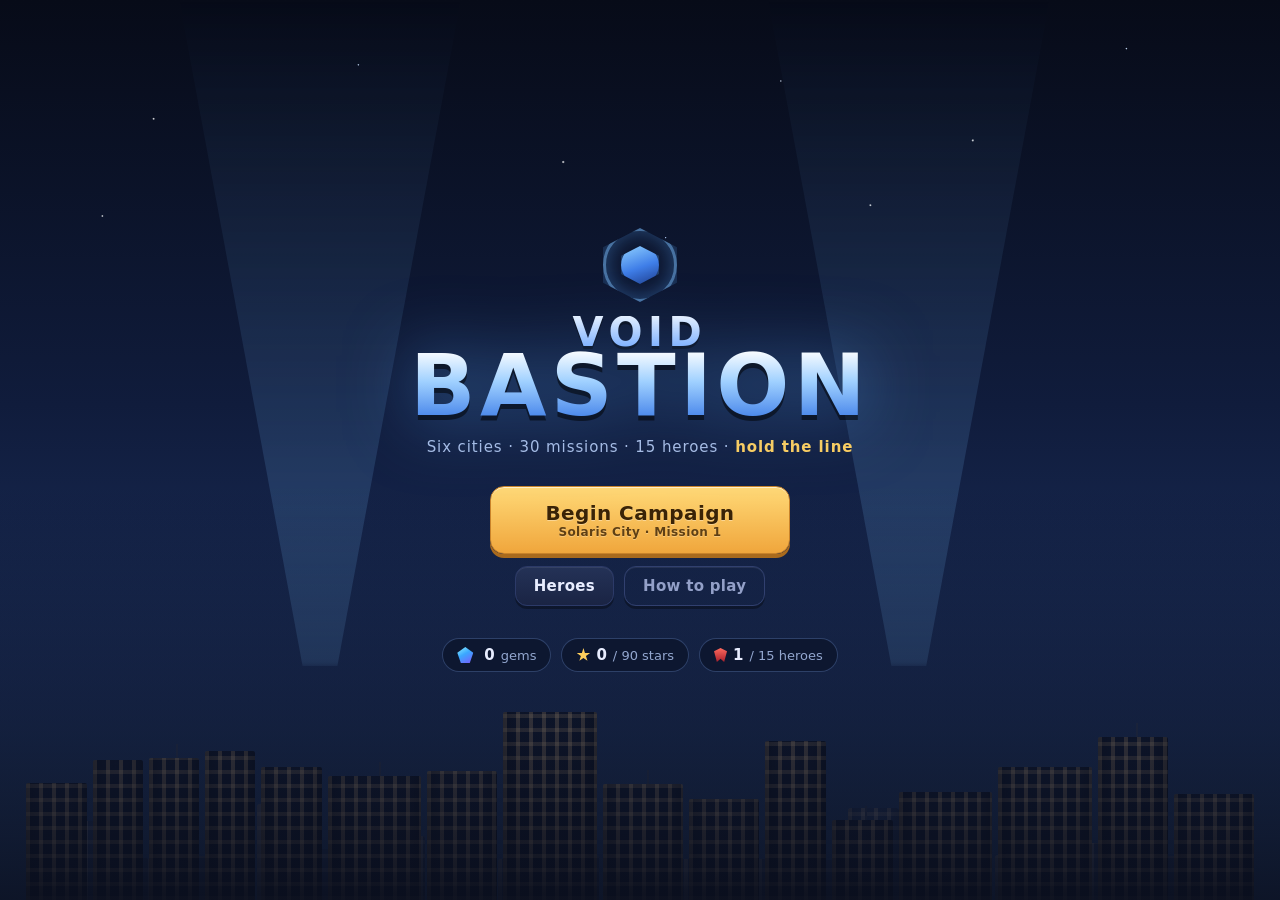
==== docs/index.html @ 84820d8e "Add a build script and an installable app build Playing through a link inside another app is a poor " ====
<!DOCTYPE html>
<html lang="en">
<head>
<meta charset="utf-8" />
<meta name="viewport" content="width=device-width, initial-scale=1, maximum-scale=1, user-scalable=no, viewport-fit=cover" />
<title>Void Bastion</title>
<meta name="description" content="A 30-mission tower-defense campaign across six cities." />
<meta name="theme-color" content="#0b1020" />
<meta name="mobile-web-app-capable" content="yes" />
<meta name="apple-mobile-web-app-capable" content="yes" />
<meta name="apple-mobile-web-app-status-bar-style" content="black-translucent" />
<meta name="apple-mobile-web-app-title" content="Void Bastion" />
<link rel="manifest" href="manifest.webmanifest" />
<link rel="apple-touch-icon" href="icon-180.png" />
<link rel="icon" href="icon-192.png" />
<style>
html,body{background:#0b1020;color-scheme:dark}
/* ============ base ============ */
:root{
  --bg:#0b1020;
  --bg2:#121a33;
  --panel:#182241;
  --panel2:#1f2b52;
  --line:#2c3a68;
  --txt:#e8edff;
  --muted:#93a0c8;
  --gold:#ffcf5c;
  --green:#4ade80;
  --red:#ff5a6e;
  --blue:#54b8ff;
  --violet:#a97bff;
  --shadow:0 10px 30px rgba(0,0,0,.45);
  --radius:14px;
}

*{box-sizing:border-box}
/* class rules like .btn-ult{display:flex} otherwise beat the UA's [hidden] */
[hidden]{display:none !important}
html,body{height:100%}
body{
  margin:0;
  background:radial-gradient(1200px 800px at 50% -10%, #1b2750 0%, var(--bg) 60%);
  color:var(--txt);
  font-family:"Trebuchet MS","Segoe UI",system-ui,-apple-system,sans-serif;
  -webkit-font-smoothing:antialiased;
  overflow:hidden;
}

.screen{
  position:fixed; inset:0;
  display:none;
  opacity:0;
  transition:opacity .28s ease;
}
.screen.active{display:flex; opacity:1}

button{font-family:inherit}

/* ============ buttons ============ */
.btn{
  appearance:none; border:1px solid var(--line);
  background:linear-gradient(#243257,#1a2444);
  color:var(--txt);
  padding:10px 18px;
  border-radius:12px;
  font-size:15px; font-weight:700; letter-spacing:.02em;
  cursor:pointer;
  box-shadow:0 3px 0 rgba(0,0,0,.35), inset 0 1px 0 rgba(255,255,255,.08);
  transition:transform .08s ease, filter .15s ease, box-shadow .1s ease;
}
.btn:hover{filter:brightness(1.15)}
.btn:active{transform:translateY(2px); box-shadow:0 1px 0 rgba(0,0,0,.35)}
.btn:disabled{opacity:.45; cursor:not-allowed; filter:grayscale(.5)}
.btn.big{padding:15px 44px; font-size:20px; border-radius:14px}
.btn.small{padding:7px 12px; font-size:13px; border-radius:10px}
.btn.ghost{background:transparent; border-color:#31406f; color:var(--muted)}
.btn.ghost:hover{color:var(--txt)}
.btn.danger{background:linear-gradient(#5c2130,#431622); border-color:#7a2d40}
.btn-primary{
  background:linear-gradient(#ffd977,#f0a63c);
  border-color:#c9832a; color:#3a2306;
  box-shadow:0 4px 0 #a96a1d, inset 0 1px 0 rgba(255,255,255,.6);
  text-shadow:0 1px 0 rgba(255,255,255,.35);
}
.btn-primary:active{box-shadow:0 1px 0 #a96a1d}

/* ============ gems / icons ============ */
.gem{
  display:inline-block; width:16px; height:16px; vertical-align:-3px;
  background:linear-gradient(150deg,#8ef1ff,#3aa8ff 45%,#7a5bff);
  clip-path:polygon(50% 0,100% 36%,78% 100%,22% 100%,0 36%);
  filter:drop-shadow(0 0 5px rgba(90,180,255,.7));
  margin-right:5px;
}
.gem.sm{width:13px;height:13px;vertical-align:-2px;margin:0 0 0 4px}
.gem-chip{
  background:rgba(20,30,60,.7); border:1px solid var(--line);
  padding:7px 14px; border-radius:999px; font-weight:800; font-size:15px;
}
.roster-chip{color:var(--muted); font-size:14px}
.muted{color:var(--muted)}

/* ============ MENU ============ */
#screen-menu{align-items:center; justify-content:center; overflow:hidden}

.skyline{position:absolute; inset:0; overflow:hidden;
  background:linear-gradient(180deg,#070b18 0%,#101c3c 45%,#1b2f5c 78%,#24406e 100%)}
.skyline .stars{
  position:absolute; inset:0 0 40% 0;
  background-image:
    radial-gradient(1.4px 1.4px at 12% 22%, #fff, transparent),
    radial-gradient(1.2px 1.2px at 28% 12%, #cfe4ff, transparent),
    radial-gradient(1.6px 1.6px at 44% 30%, #fff, transparent),
    radial-gradient(1.1px 1.1px at 61% 15%, #dbe9ff, transparent),
    radial-gradient(1.5px 1.5px at 76% 26%, #fff, transparent),
    radial-gradient(1.2px 1.2px at 88% 9%, #cfe4ff, transparent),
    radial-gradient(1.3px 1.3px at 8% 40%, #fff, transparent),
    radial-gradient(1.1px 1.1px at 52% 44%, #bcd6ff, transparent),
    radial-gradient(1.4px 1.4px at 68% 38%, #fff, transparent);
  animation:twinkle 5s ease-in-out infinite;
}
@keyframes twinkle{0%,100%{opacity:.55}50%{opacity:1}}

/* searchlights sweeping the clouds */
.skyline .beam{
  position:absolute; bottom:26%; width:34vw; height:120vh;
  transform-origin:50% 100%;
  background:linear-gradient(to top, rgba(120,190,255,.22), rgba(120,190,255,0) 62%);
  clip-path:polygon(46% 100%, 54% 100%, 100% 0, 0 0);
  filter:blur(3px);
}
.skyline .b-a{left:8%;  animation:sweep 13s ease-in-out infinite}
.skyline .b-b{right:12%; animation:sweep 17s ease-in-out infinite reverse}
@keyframes sweep{0%,100%{transform:rotate(-19deg)}50%{transform:rotate(17deg)}}

/* two parallax bands of rooftops */
.skyline .city{
  position:absolute; left:0; right:0; bottom:0;
  display:flex; align-items:flex-end; justify-content:center;
  gap:6px; padding:0 2vw;
}
.skyline .city i{
  display:block; width:var(--w); height:var(--h);
  border-radius:3px 3px 0 0;
  background-image:
    repeating-linear-gradient(90deg, rgba(255,206,130,.30) 0 4px, transparent 4px 13px),
    repeating-linear-gradient(0deg, rgba(255,206,130,.22) 0 4px, transparent 4px 14px),
    linear-gradient(to top, var(--c1), var(--c2));
  background-blend-mode:screen, screen, normal;
  box-shadow:inset 0 -14px 22px rgba(0,0,0,.5);
}
.skyline .far{--c1:#16233f; --c2:#22345c; opacity:.75; filter:blur(.4px)}
.skyline .near{--c1:#070c1a; --c2:#101a33}
.skyline .far i{height:var(--h)}
.skyline .near i{border-radius:2px 2px 0 0}
/* a few roof aerials on the near band */
.skyline .near i:nth-child(3n)::after{
  content:""; position:absolute; margin-top:-14px; margin-left:calc(var(--w) / 2 - 1px);
  width:2px; height:14px; background:#2a3757;
}
.skyline .near i{position:relative}

.skyline .haze{
  position:absolute; inset:auto 0 0 0; height:46%;
  background:linear-gradient(to top, rgba(11,16,32,.9), rgba(11,16,32,0));
}

.menu-inner{position:relative; text-align:center; z-index:2; padding:0 20px}

/* the bastion crest above the wordmark */
.crest{position:relative; width:74px; height:74px; margin:0 auto 14px}
.crest-ring,.crest-core{position:absolute; inset:0; border-radius:50%}
.crest-ring{
  border:3px solid rgba(120,190,255,.55);
  box-shadow:0 0 26px rgba(90,170,255,.45), inset 0 0 20px rgba(90,170,255,.35);
  animation:crestSpin 9s linear infinite;
  clip-path:polygon(50% 0,100% 26%,100% 74%,50% 100%,0 74%,0 26%);
}
.crest-core{
  inset:18px; background:linear-gradient(160deg,#8fd0ff,#3f7ee8 55%,#20408f);
  clip-path:polygon(50% 0,100% 26%,100% 74%,50% 100%,0 74%,0 26%);
  box-shadow:0 0 22px rgba(90,170,255,.7);
  animation:crestPulse 3.4s ease-in-out infinite;
}
@keyframes crestSpin{to{transform:rotate(360deg)}}
@keyframes crestPulse{0%,100%{opacity:.85; transform:scale(1)}50%{opacity:1; transform:scale(1.07)}}

.logo{margin:0; line-height:.84; user-select:none}
.logo-top,.logo-bot{display:block; font-weight:900; letter-spacing:.14em}
.logo-top{
  font-size:40px;
  background:linear-gradient(#eaf3ff,#7fb0ff);
  -webkit-background-clip:text; background-clip:text; color:transparent;
  filter:drop-shadow(0 3px 0 rgba(0,0,0,.45));
}
.logo-bot{
  font-size:86px; letter-spacing:.05em;
  background:linear-gradient(#ffffff,#9fd0ff 45%,#3f7ee8);
  -webkit-background-clip:text; background-clip:text; color:transparent;
  filter:drop-shadow(0 5px 0 rgba(0,0,0,.5)) drop-shadow(0 0 34px rgba(90,170,255,.5));
}
.tagline{color:#a9bde4; margin:16px 0 30px; font-size:15px; letter-spacing:.06em}
.tagline em{color:#ffcf5c; font-style:normal; font-weight:800}

.menu-buttons{display:flex; flex-direction:column; gap:12px; align-items:center}
.menu-buttons .btn-primary{min-width:300px; padding:14px 30px; line-height:1.2}
.menu-buttons .go-label{font-size:20px}
.menu-buttons .go-sub{font-size:12px; opacity:.8}
.menu-row{display:flex; gap:10px}
.menu-foot{margin-top:32px; display:flex; gap:10px; align-items:center; justify-content:center; flex-wrap:wrap}
.stat-chip{
  display:inline-flex; align-items:center; gap:6px;
  background:rgba(12,20,42,.72); border:1px solid rgba(120,160,230,.3);
  padding:7px 14px; border-radius:999px; font-size:13px; color:#93a7cf;
  backdrop-filter:blur(4px);
}
.stat-chip b{color:#e8edff; font-size:15px}
.ico-star{
  width:14px;height:14px;background:var(--gold);
  clip-path:polygon(50% 0,61% 35%,98% 35%,68% 57%,79% 91%,50% 70%,21% 91%,32% 57%,2% 35%,39% 35%);
  filter:drop-shadow(0 0 5px rgba(255,207,92,.6));
}
.ico-cape{
  width:13px;height:14px;background:linear-gradient(#ff6a5e,#a8202c);
  clip-path:polygon(50% 0,100% 22%,78% 100%,50% 76%,22% 100%,0 22%);
}

/* ============ COLLECTION ============ */
#screen-collection{flex-direction:column; padding:26px 34px; overflow:auto}
.sub-head{display:flex; align-items:center; gap:18px; margin-bottom:26px}
.sub-head h2{margin:0; font-size:28px; flex:1}
.collection-body{display:flex; gap:28px; align-items:stretch; flex-wrap:wrap; justify-content:center; margin-top:2vh}
.hero-cards{display:flex; gap:20px; flex-wrap:wrap; justify-content:center}

.hero-card{
  width:230px; border-radius:18px; padding:18px;
  background:linear-gradient(180deg,var(--panel2),var(--panel));
  border:1px solid var(--line);
  box-shadow:var(--shadow);
  position:relative; overflow:hidden;
  transition:transform .18s ease;
}
.hero-card:hover{transform:translateY(-4px)}
.hero-card::before{
  content:""; position:absolute; inset:-40% -40% auto -40%; height:70%;
  background:radial-gradient(closest-side, var(--glow,rgba(255,255,255,.25)), transparent);
  opacity:.55;
}
.hero-card.locked{filter:grayscale(.9) brightness(.62)}
.hero-card .art{position:relative; height:150px; display:grid; place-items:center}
.hero-card h3{margin:6px 0 2px; font-size:20px; text-align:center; position:relative}
.hero-card .role{text-align:center; color:var(--muted); font-size:13px; margin-bottom:10px; position:relative}
.hero-card .desc{font-size:13px; color:#c3cdf0; line-height:1.45; min-height:56px; position:relative}
.hero-card .hero-tags{
  position:relative; display:flex; gap:5px; flex-wrap:wrap; margin-top:9px;
}
.hero-card .hero-tags span{
  font-size:10px; font-weight:800; letter-spacing:.08em; text-transform:uppercase;
  padding:3px 7px; border-radius:999px;
  background:rgba(255,255,255,.1); color:#c3cdf0;
}
.hero-card .state{
  position:relative; display:block; text-align:center; margin-top:10px;
  font-weight:800; font-size:13px; letter-spacing:.08em;
}
.hero-card .state.owned{color:var(--green)}
.hero-card .state.locked{color:var(--muted)}
.hero-card .starter{position:absolute; top:10px; right:10px; font-size:10px; letter-spacing:.1em;
  background:rgba(255,255,255,.12); padding:3px 8px; border-radius:999px}

.crate-panel{
  width:300px; text-align:center; padding:22px;
  background:linear-gradient(180deg,var(--panel2),var(--panel));
  border:1px solid var(--line); border-radius:18px; box-shadow:var(--shadow);
}
.crate-panel h3{margin:8px 0 6px}
.crate-panel p{font-size:13px; margin:0 0 14px}
.crate-note{min-height:18px; color:var(--gold); font-weight:700}
.crate-visual{height:130px; display:grid; place-items:center}

/* crate art */
.crate{position:relative; width:110px; height:92px; transform-origin:50% 100%}
.crate.big{width:170px; height:142px}
.crate-body{
  position:absolute; inset:18px 0 0 0;
  background:linear-gradient(#a4652f,#6f4019);
  border:3px solid #4a2a0f; border-radius:10px;
  box-shadow:inset 0 -12px 18px rgba(0,0,0,.35), inset 0 8px 12px rgba(255,255,255,.18);
  display:grid; place-items:center;
}
.crate-star{font-size:30px; color:#ffd977; text-shadow:0 0 12px rgba(255,200,80,.9)}
.crate.big .crate-star{font-size:46px}
.crate-lid{
  position:absolute; top:0; left:-6px; right:-6px; height:26px;
  background:linear-gradient(#c07a3c,#8a5222);
  border:3px solid #4a2a0f; border-radius:8px;
  transform-origin:50% 100%;
  box-shadow:inset 0 4px 8px rgba(255,255,255,.22);
}
.crate-panel .crate{animation:crateIdle 3.4s ease-in-out infinite}
@keyframes crateIdle{0%,100%{transform:translateY(0) rotate(0)}50%{transform:translateY(-7px) rotate(-2deg)}}

/* ============ LEVEL SELECT ============ */
#screen-levels{flex-direction:column; padding:24px 34px; overflow:auto}
.progress-chip{
  background:rgba(20,30,60,.7); border:1px solid var(--line);
  padding:7px 14px; border-radius:999px; font-weight:800; font-size:14px; color:var(--muted);
}
.progress-chip b{color:var(--green)}
.level-grid{
  display:grid; grid-template-columns:repeat(auto-fill,minmax(210px,1fr));
  gap:16px; align-content:start; padding-bottom:24px;
}
.level-card{
  position:relative; text-align:left; padding:14px 16px 16px;
  border-radius:16px; border:1px solid var(--line);
  background:linear-gradient(180deg,var(--panel2),var(--panel));
  box-shadow:var(--shadow); cursor:pointer; color:var(--txt);
  transition:transform .15s ease, border-color .15s ease;
  display:flex; flex-direction:column; gap:3px;
}
.level-card:hover:not(.locked){transform:translateY(-3px); border-color:#4b60a8}
.level-card .lv-n{font-size:11px; letter-spacing:.18em; color:var(--muted); font-weight:800}
.level-card .lv-name{font-size:17px; font-weight:900}
.level-card .lv-map{font-size:12px; color:var(--muted)}
.level-card .lv-meta{margin-top:8px; display:flex; gap:8px; flex-wrap:wrap; font-size:11px; font-weight:800}
.level-card .tag{padding:3px 8px; border-radius:999px; background:rgba(255,255,255,.09); color:#cdd8f6}
.level-card .tag.boss{background:rgba(255,90,110,.2); color:#ff97a6}
.level-card .tag.swift{background:rgba(255,210,63,.18); color:#ffd977}
.level-card .tag.shield{background:rgba(120,220,255,.18); color:#9fe4ff}
.level-card .tag.gems{background:rgba(90,180,255,.16); color:#9fd0ff}
.level-card .tag.counter{
  background:color-mix(in srgb, var(--c) 20%, transparent);
  color:var(--c);
  border:1px solid color-mix(in srgb, var(--c) 45%, transparent);
}
.level-card.cleared{border-color:#2f7a4d}
.level-card .lv-done{
  position:absolute; top:12px; right:12px; font-size:15px; color:var(--green); font-weight:900;
}
.level-card.locked{opacity:.45; cursor:not-allowed; filter:grayscale(.6)}
.level-card.next{border-color:var(--gold); box-shadow:0 0 0 2px rgba(255,207,92,.22), var(--shadow)}

/* ============ CHAPTER SELECT ============ */
#screen-chapters{flex-direction:column; padding:24px 34px; overflow:auto}
.chapter-grid{
  display:grid; grid-template-columns:repeat(auto-fill,minmax(300px,1fr));
  gap:18px; align-content:start; padding-bottom:26px;
}
.chapter-card{
  position:relative; overflow:hidden; text-align:left; cursor:pointer; color:var(--txt);
  padding:20px; border-radius:20px; border:1px solid var(--line);
  background:linear-gradient(180deg,var(--panel2),var(--panel));
  box-shadow:var(--shadow);
  transition:transform .16s ease, border-color .16s ease;
  display:flex; flex-direction:column; gap:6px;
}
.chapter-card::before{
  content:""; position:absolute; inset:-60% -30% auto -30%; height:120%;
  background:radial-gradient(closest-side, var(--accent), transparent 70%);
  opacity:.22; pointer-events:none;
}
.chapter-card:hover:not(.locked){transform:translateY(-4px); border-color:var(--accent)}
.chapter-card .ch-n{font-size:11px; letter-spacing:.2em; color:var(--muted); font-weight:800; position:relative}
.chapter-card .ch-name{font-size:24px; font-weight:900; position:relative}
.chapter-card .ch-tag{font-size:12px; color:var(--accent); font-weight:800; letter-spacing:.1em;
  text-transform:uppercase; position:relative}
.chapter-card .ch-blurb{font-size:12.5px; color:#c3cdf0; line-height:1.5; margin-top:6px; position:relative}
.chapter-card .ch-boss{
  position:relative; margin-top:10px; font-size:11.5px; color:#ffb0a0;
  background:rgba(255,90,110,.12); border:1px solid rgba(255,90,110,.3);
  padding:6px 10px; border-radius:9px;
}
.chapter-card .ch-bar{
  position:relative; margin-top:12px; height:8px; border-radius:999px;
  background:rgba(255,255,255,.09); overflow:hidden;
}
.chapter-card .ch-bar i{display:block; height:100%; border-radius:999px;
  background:linear-gradient(90deg,var(--accent),#fff); box-shadow:0 0 10px var(--accent)}
.chapter-card .ch-stat{position:relative; display:flex; justify-content:space-between;
  margin-top:7px; font-size:11.5px; font-weight:800; color:var(--muted)}
.chapter-card .ch-stat b{color:var(--txt)}
.chapter-card.locked{opacity:.42; cursor:not-allowed; filter:grayscale(.65)}
.chapter-card.done{border-color:#2f7a4d}
.chapter-card .ch-lock{
  position:relative; margin-top:10px; font-size:11.5px; color:#ffcf5c; font-weight:800;
}

.chapter-blurb{margin:-12px 0 18px; color:var(--muted); font-size:13.5px}

/* mission stars */
.level-card .lv-stars{position:absolute; top:12px; right:12px; display:flex; gap:3px}
.level-card .lv-stars i{
  width:12px; height:12px; background:rgba(255,255,255,.16);
  clip-path:polygon(50% 0,61% 35%,98% 35%,68% 57%,79% 91%,50% 70%,21% 91%,32% 57%,2% 35%,39% 35%);
}
.level-card .lv-stars i.on{background:var(--gold); filter:drop-shadow(0 0 4px rgba(255,207,92,.7))}
.level-card .lv-boss-name{
  margin-top:8px; font-size:11px; font-weight:800; color:#ffb0a0;
}

.res-stars{display:flex; gap:10px; justify-content:center; margin:6px 0 12px}
.res-stars span{
  width:34px; height:34px; background:rgba(255,255,255,.14);
  clip-path:polygon(50% 0,61% 35%,98% 35%,68% 57%,79% 91%,50% 70%,21% 91%,32% 57%,2% 35%,39% 35%);
  transform:scale(.3); opacity:0;
}
.res-stars span.on{background:var(--gold); filter:drop-shadow(0 0 12px rgba(255,207,92,.8))}
.res-stars span.show{animation:starPop .45s cubic-bezier(.2,1.5,.4,1) forwards}
.res-stars span:nth-child(2).show{animation-delay:.16s}
.res-stars span:nth-child(3).show{animation-delay:.32s}
@keyframes starPop{to{transform:scale(1); opacity:1}}

/* ============ GAME ============ */
#screen-game{flex-direction:column}
.game-wrap{display:flex; width:100%; height:100%; gap:0}
.stage{flex:1; display:flex; flex-direction:column; min-width:0; padding:12px 12px 12px 16px}

.hud{
  display:flex; align-items:center; gap:12px; margin-bottom:10px;
}
.hud-item{
  display:flex; align-items:center; gap:8px;
  background:linear-gradient(#1d2950,#141d3a);
  border:1px solid var(--line); border-radius:12px;
  padding:8px 16px; font-weight:800; font-size:17px;
  box-shadow:var(--shadow);
}
.hud-item .lbl{font-size:11px; color:var(--muted); letter-spacing:.14em}
.hud-item.lives span{color:#ff8a98}
.hud-item.cash span{color:var(--gold)}
.hud-item.mission{flex-direction:column; align-items:flex-start; gap:0; padding:5px 14px}
.hud-item.mission .lbl{font-size:10px}
.hud-item.mission span:last-child{font-size:13px; color:#c3cdf0}
.hud-quit{margin-left:auto}
.ico-heart{width:16px;height:15px;background:var(--red);
  clip-path:path("M8 15C8 15 0 9.6 0 4.8 0 2.1 1.9 0 4.3 0 5.9 0 7.2 .9 8 2.2 8.8 .9 10.1 0 11.7 0 14.1 0 16 2.1 16 4.8 16 9.6 8 15 8 15Z");
  filter:drop-shadow(0 0 6px rgba(255,90,110,.55))}
.ico-coin{width:16px;height:16px;border-radius:50%;
  background:radial-gradient(circle at 34% 30%,#fff4c2,#ffc63f 55%,#c98a13);
  box-shadow:0 0 8px rgba(255,200,70,.5), inset 0 -2px 3px rgba(0,0,0,.3)}

.canvas-holder{
  position:relative; flex:1; display:flex; align-items:center; justify-content:center; min-height:0;
}
canvas#game{
  width:100%; height:auto; max-height:100%;
  border-radius:18px;
  border:2px solid #26325c;
  box-shadow:0 18px 50px rgba(0,0,0,.55);
  cursor:crosshair;
  touch-action:none;
}
canvas#game.placing{cursor:none}

.wave-banner{
  position:absolute; top:15%; left:50%; transform:translate(-50%,-14px);
  font-size:36px; font-weight:900; letter-spacing:.12em;
  color:#fff; text-shadow:0 4px 0 rgba(0,0,0,.5), 0 0 30px rgba(120,170,255,.8);
  opacity:0; pointer-events:none;
}
.wave-banner.show{animation:bannerPop 1.7s ease forwards}
@keyframes bannerPop{
  0%{opacity:0; transform:translate(-50%,10px) scale(.85)}
  18%{opacity:1; transform:translate(-50%,-14px) scale(1.04)}
  76%{opacity:1; transform:translate(-50%,-14px) scale(1)}
  100%{opacity:0; transform:translate(-50%,-40px) scale(1)}
}

/* sidebar */
.sidebar{
  width:322px; flex:0 0 322px;
  background:linear-gradient(180deg,#16203f,#101833);
  border-left:1px solid var(--line);
  padding:14px 14px 12px;
  display:flex; flex-direction:column; gap:12px;
  overflow-y:auto;
}
.shop-section h4{
  margin:0 0 8px; font-size:12px; letter-spacing:.16em; color:var(--muted); text-transform:uppercase;
}
.shop-section h4 .hint{float:right; text-transform:none; letter-spacing:0; font-size:11px; opacity:.7}
.shop-grid{display:grid; grid-template-columns:minmax(0,1fr); gap:6px}
.shop-grid.heroes{grid-template-columns:minmax(0,1fr)}

.shop-item{
  position:relative; display:flex; gap:9px; align-items:center; min-width:0;
  padding:7px 9px; border-radius:11px; cursor:pointer;
  background:linear-gradient(#1e2a52,#182142);
  border:1px solid #2b3866;
  transition:transform .08s ease, border-color .15s, box-shadow .15s;
  text-align:left;
}
.shop-item:hover{border-color:#4b60a8; transform:translateY(-2px)}
.shop-item.selected{border-color:var(--gold); box-shadow:0 0 0 2px rgba(255,207,92,.28), 0 0 18px rgba(255,190,60,.25)}
.shop-item.disabled{opacity:.4; cursor:not-allowed; transform:none}
.shop-item canvas{flex:0 0 auto; border-radius:8px; background:radial-gradient(circle at 50% 40%,#2a3560,#141c38)}
.shop-item .si-txt{min-width:0; flex:1}
.shop-item .si-name{display:block; font-size:13px; font-weight:800; white-space:nowrap; overflow:hidden; text-overflow:ellipsis}
.shop-item .si-cost{display:block; font-size:12px; color:var(--gold); font-weight:800}
.shop-item .si-cost.free{color:var(--violet)}
.shop-item .si-cost.warn{color:#ff8a98}
.shop-item .si-lock{display:block; font-size:11px; color:var(--muted)}

.inspect{
  background:rgba(10,16,34,.6); border:1px solid var(--line);
  border-radius:14px; padding:12px;
}
.inspect-head{display:flex; justify-content:space-between; align-items:center; margin-bottom:8px}
.inspect-head b{font-size:15px}
.inspect-head .lvl{font-size:11px; background:rgba(255,255,255,.1); padding:3px 8px; border-radius:999px}
.inspect-stats{display:grid; grid-template-columns:1fr 1fr; gap:4px 10px; font-size:12px; color:var(--muted); margin-bottom:10px}
.inspect-stats b{color:var(--txt); float:right}
.ins-warn{
  margin-bottom:8px; padding:6px 9px; border-radius:9px;
  font-size:11px; font-weight:800; line-height:1.3;
  color:var(--warn,#ff8a98);
  background:color-mix(in srgb, var(--warn,#ff5a6e) 14%, transparent);
  border:1px solid color-mix(in srgb, var(--warn,#ff5a6e) 45%, transparent);
}
/* activated ability — the one green control in a blue panel */
.btn-ult{
  display:flex; width:100%; align-items:center; justify-content:space-between; gap:8px;
  margin-bottom:8px;
  background:linear-gradient(#4bf08e,#17a558);
  border-color:#0f7a3f; color:#04240f;
  box-shadow:0 3px 0 #0c6633, inset 0 1px 0 rgba(255,255,255,.5);
  text-shadow:0 1px 0 rgba(255,255,255,.3);
}
.btn-ult:active{box-shadow:0 1px 0 #0c6633}
.btn-ult .ult-charges{
  font-size:11px; font-weight:900; letter-spacing:.06em;
  background:rgba(4,36,15,.28); padding:3px 7px; border-radius:999px;
}
.btn-ult:disabled{filter:grayscale(.65) brightness(.8)}

.inspect-actions{display:flex; gap:8px}
.inspect-actions .btn{flex:1}

.sidebar-foot{
  margin-top:auto; display:flex; gap:8px;
  /* stays reachable when the shop list outgrows a short viewport */
  position:sticky; bottom:-12px;
  padding:10px 0 4px;
  background:linear-gradient(180deg, rgba(16,24,51,0), #101833 24%);
}
.btn-go{
  flex:1; padding:12px; border-radius:14px; line-height:1.15;
  background:linear-gradient(#5ee38a,#22a75a); border-color:#177c40; color:#06240f;
  box-shadow:0 4px 0 #157a3f, inset 0 1px 0 rgba(255,255,255,.5);
  text-shadow:0 1px 0 rgba(255,255,255,.3);
}
.btn-go:active{box-shadow:0 1px 0 #157a3f}
.btn-go.running{background:linear-gradient(#3b4a80,#26325c); color:#aab7de; box-shadow:0 4px 0 #1a2143; text-shadow:none}
.go-label{display:block; font-size:16px; font-weight:900}
.go-sub{display:block; font-size:11px; opacity:.75; font-weight:700}
.btn.speed{flex:0 0 60px; font-size:16px; font-weight:900}
.btn.speed.on{background:linear-gradient(#ffd977,#f0a63c); color:#3a2306; border-color:#c9832a}

/* ============ overlays ============ */
.overlay{
  position:fixed; inset:0; z-index:50;
  background:rgba(6,10,22,.78); backdrop-filter:blur(6px);
  display:flex; align-items:center; justify-content:center;
  animation:fade .25s ease;
  /* a short landscape phone must still be able to reach the buttons */
  overflow-y:auto; -webkit-overflow-scrolling:touch;
  padding:max(12px, env(safe-area-inset-top)) 12px max(12px, env(safe-area-inset-bottom));
}
.result-card,.help-card{
  max-height:calc(100vh - 28px);
  overflow-y:auto;
}
@supports (height: 100dvh){
  .result-card,.help-card{max-height:calc(100dvh - 28px)}
}
.overlay[hidden]{display:none}
@keyframes fade{from{opacity:0}to{opacity:1}}

.result-card,.help-card{
  width:min(520px,90vw); text-align:center; padding:34px;
  background:linear-gradient(180deg,var(--panel2),var(--panel));
  border:1px solid var(--line); border-radius:22px; box-shadow:var(--shadow);
  animation:popIn .35s cubic-bezier(.2,1.4,.5,1);
}
@keyframes popIn{from{transform:scale(.85); opacity:0}to{transform:scale(1); opacity:1}}
.result-card h2{margin:0 0 6px; font-size:42px;
  background:linear-gradient(#ffe08a,#f08c2e); -webkit-background-clip:text; background-clip:text; color:transparent}
.result-card.defeat h2{background:linear-gradient(#ffb3bd,#e2405a); -webkit-background-clip:text; background-clip:text}
.result-card p{color:var(--muted); margin:0 0 18px}
.reward-row{font-weight:800; margin-bottom:22px; font-size:17px}
.result-actions{display:flex; gap:10px; justify-content:center}

.help-card{text-align:left}
.help-card h2{margin-top:0; text-align:center}
.help-card ol{color:#c8d2f2; line-height:1.6; font-size:14px; padding-left:20px}
.help-card .btn{display:block; margin:18px auto 0}

/* crate opening */
.crate-stage{position:relative; display:grid; place-items:center;
  width:min(560px,92vw); height:min(520px, calc(100vh - 40px)); min-height:340px}
.rays{
  position:absolute; width:640px; height:640px; opacity:0;
  background:repeating-conic-gradient(from 0deg, rgba(255,255,255,.42) 0deg 5deg, transparent 5deg 22deg);
  mask-image:radial-gradient(circle, rgba(0,0,0,.9) 12%, transparent 68%);
  -webkit-mask-image:radial-gradient(circle, rgba(0,0,0,.9) 12%, transparent 68%);
}
.crate-stage.burst .rays{animation:rays 2.6s linear forwards}
@keyframes rays{
  0%{opacity:0; transform:rotate(0) scale(.4)}
  18%{opacity:.85}
  100%{opacity:.5; transform:rotate(140deg) scale(1)}
}
#crate-anim{position:absolute; transition:opacity .2s}
.crate-stage.shaking #crate-anim{animation:crateShake .42s ease-in-out infinite}
@keyframes crateShake{
  0%,100%{transform:translate(0,0) rotate(0)}
  20%{transform:translate(-7px,2px) rotate(-4deg) scale(1.02)}
  50%{transform:translate(6px,-3px) rotate(4deg) scale(1.05)}
  80%{transform:translate(-4px,1px) rotate(-2deg) scale(1.03)}
}
.crate-stage.burst #crate-anim{animation:crateBurst .5s ease forwards}
@keyframes crateBurst{
  0%{transform:scale(1.06)}
  40%{transform:scale(1.35); filter:brightness(2.4)}
  100%{transform:scale(2.2); opacity:0; filter:brightness(3)}
}

.reveal-card{
  position:absolute; width:260px; height:360px;
  opacity:0; transform:rotateY(90deg) scale(.7);
  perspective:900px;
}
.crate-stage.revealed .reveal-card{animation:reveal .7s cubic-bezier(.2,1.3,.4,1) forwards}
@keyframes reveal{
  0%{opacity:0; transform:rotateY(90deg) scale(.7)}
  60%{opacity:1; transform:rotateY(-12deg) scale(1.06)}
  100%{opacity:1; transform:rotateY(0) scale(1)}
}
.reveal-inner{
  width:100%; height:100%; border-radius:20px; padding:16px;
  background:linear-gradient(180deg,#243257,#151d3a);
  border:2px solid var(--rare,#6f86d6);
  box-shadow:0 0 40px var(--rare,#6f86d6), inset 0 0 40px rgba(255,255,255,.06);
  display:flex; flex-direction:column; align-items:center; justify-content:center; gap:6px;
  text-align:center;
}
.reveal-art{width:170px; height:170px; display:grid; place-items:center}
.reveal-name{font-size:26px; font-weight:900}
.reveal-role{font-size:13px; color:var(--muted); letter-spacing:.1em; text-transform:uppercase}
.reveal-tag{
  margin-top:8px; font-size:12px; font-weight:900; letter-spacing:.18em;
  padding:5px 12px; border-radius:999px;
  background:var(--rare,#6f86d6); color:#0b1020;
}
.crate-continue{position:absolute; bottom:2px}

/* short viewports — tighten the chrome so the map keeps its room */
@media (max-height:720px){
  .stage{padding:8px 8px 8px 12px}
  .hud{margin-bottom:6px}
  .hud-item{padding:5px 12px; font-size:15px}
  .shop-item{padding:6px}
  .shop-grid{gap:6px}
  .sidebar{gap:8px; padding:10px 12px 10px}
  .shop-section h4{margin-bottom:5px}
  .inspect{padding:9px}
}

/* small screens */
@media (max-width:900px){
  .logo-top{font-size:44px} .logo-bot{font-size:62px}
  .sidebar{width:230px; flex-basis:230px}
  .shop-grid{grid-template-columns:1fr}
}

/* ============================================================
   TOUCH + PHONE LAYOUT
   The desktop build is a canvas beside a 322px sidebar, which
   leaves a phone with almost no battlefield. On small screens the
   sidebar becomes a dock instead: horizontal shop rails under the
   map in portrait, a compact icon rail beside it in landscape.
   ============================================================ */

/* stop the page itself behaving like a scrollable document */
html, body{
  overscroll-behavior:none;
  -webkit-tap-highlight-color:transparent;
  -webkit-text-size-adjust:100%;
}
body{ user-select:none; -webkit-user-select:none; }
.btn, .shop-item, .level-card, .chapter-card, .hero-card{ touch-action:manipulation; }

/* keep chrome clear of the notch and the home indicator */
.hud{ padding-left:env(safe-area-inset-left); padding-right:env(safe-area-inset-right); }
#screen-menu .menu-inner,
#screen-chapters, #screen-levels, #screen-collection{
  padding-left:max(16px, env(safe-area-inset-left));
  padding-right:max(16px, env(safe-area-inset-right));
}

/* the rotate nudge */
.rotate-hint{
  display:flex; align-items:center; gap:9px;
  padding:7px 10px; border-radius:10px;
  background:rgba(20,30,60,.7); border:1px solid var(--line);
  color:#c3cdf0; font-size:11.5px; font-weight:700;
  flex:0 0 auto;
}
.rotate-hint span:nth-child(2){flex:1; min-width:0}
.rotate-hint[hidden]{display:none}
.rot-icon{
  width:14px; height:20px; border:2px solid #9fc4ff; border-radius:3px;
  animation:rotTip 2.4s ease-in-out infinite;
}
@keyframes rotTip{0%,55%{transform:rotate(0)}75%,100%{transform:rotate(90deg)}}
.rot-x{
  appearance:none; background:none; border:0; color:var(--muted);
  font-size:17px; line-height:1; padding:0 2px; cursor:pointer;
}

/* ---------- narrow screens, portrait: stack the whole thing ---------- */
@media (max-width:900px) and (orientation:portrait){
  .game-wrap{flex-direction:column}

  .stage{flex:0 0 auto; padding:6px 6px 0; min-height:0}
  .hud{gap:6px; margin-bottom:6px; flex-wrap:wrap}
  .hud-item{padding:5px 10px; font-size:14px; border-radius:10px}
  .hud-item .lbl{font-size:9px; letter-spacing:.1em}
  .hud-item.mission{padding:4px 10px}
  .hud-item.mission span:last-child{font-size:11px}
  .canvas-holder{flex:0 0 auto}
  canvas#game{border-radius:12px; border-width:1px}

  /* the sidebar becomes a bottom dock */
  .sidebar{
    width:100%; flex:1 1 auto; min-height:0;
    border-left:none; border-top:1px solid var(--line);
    padding:8px 8px calc(6px + env(safe-area-inset-bottom));
    gap:8px; overflow:hidden;
    display:flex; flex-direction:column;
  }
  .shop-section{min-height:0}
  .shop-section h4{margin-bottom:5px; font-size:10px}
  /* rails you swipe sideways */
  .shop-grid, .shop-grid.heroes{
    display:flex; gap:8px; overflow-x:auto; overflow-y:hidden;
    padding-bottom:4px; scroll-snap-type:x proximity;
    -webkit-overflow-scrolling:touch;
  }
  .shop-grid::-webkit-scrollbar{height:4px}
  .shop-grid::-webkit-scrollbar-thumb{background:#2e3c6e; border-radius:2px}
  .shop-item{
    flex:0 0 auto; width:156px; scroll-snap-align:start;
    padding:9px; min-height:58px;
  }
  .shop-item canvas{width:42px; height:42px}
  .shop-item .si-name{font-size:13.5px}
  .shop-item .si-cost,.shop-item .si-lock{font-size:12px}
  /* spread the rails through the dock instead of stacking them at the top */
  .sidebar{justify-content:flex-start; gap:12px}
  .shop-section:last-of-type{margin-bottom:2px}

  /* selected unit slides up as a sheet above the dock */
  .inspect{
    position:fixed; left:8px; right:8px;
    bottom:calc(70px + env(safe-area-inset-bottom));
    z-index:6; padding:12px;
    background:rgba(12,19,40,.97); backdrop-filter:blur(8px);
    box-shadow:0 -8px 30px rgba(0,0,0,.5);
    animation:sheetUp .2s ease;
  }
  @keyframes sheetUp{from{transform:translateY(14px); opacity:0}to{transform:none; opacity:1}}
  .inspect-actions .btn, .btn-ult{min-height:42px}

  /* the action bar is pinned to the bottom of the screen */
  .sidebar-foot{
    position:fixed; left:0; right:0; bottom:0; margin:0; z-index:7;
    padding:8px 10px calc(8px + env(safe-area-inset-bottom));
    background:linear-gradient(180deg, rgba(16,24,51,.86), #101833 40%);
    border-top:1px solid var(--line);
    backdrop-filter:blur(6px);
  }
  .btn-go{min-height:50px}
  .btn.speed{flex:0 0 66px; min-height:50px}
  /* leave room for the pinned bar */
  .sidebar{padding-bottom:76px}
}

/* ---------- landscape phones: compact icon rail beside the map ---------- */
@media (max-height:560px) and (orientation:landscape){
  .stage{padding:6px 4px 6px 8px}
  .hud{gap:6px; margin-bottom:5px}
  .hud-item{padding:4px 10px; font-size:13px}
  .hud-item .lbl{font-size:9px}
  .hud-item.mission{display:none}
  canvas#game{border-radius:10px; border-width:1px}

  .sidebar{
    width:132px; flex:0 0 132px; gap:6px;
    padding:6px 6px calc(4px + env(safe-area-inset-bottom));
  }
  .shop-section h4{font-size:9px; letter-spacing:.1em; margin-bottom:4px}
  .shop-section h4 .hint{display:none}
  .shop-grid{gap:5px}
  .shop-item{padding:5px; gap:6px; min-height:40px}
  .shop-item canvas{width:30px; height:30px}
  .shop-item .si-name{font-size:10.5px; letter-spacing:-.01em}
  .shop-item .si-cost,.shop-item .si-lock{font-size:9.5px}
  .sidebar{width:142px; flex-basis:142px}
  .inspect{padding:8px; font-size:11px}
  .inspect-stats{grid-template-columns:1fr; gap:2px; font-size:10px}
  .btn-ult{font-size:11px; padding:6px 8px}
  .inspect-actions .btn{font-size:11px; padding:6px 6px}
  .go-label{font-size:13px}
  .go-sub{display:none}
  .btn.speed{flex:0 0 44px; font-size:13px}
}

@media (max-height:560px) and (orientation:landscape){
  .result-card,.help-card{padding:18px 22px; border-radius:16px}
  .result-card h2{font-size:26px; margin-bottom:2px}
  .help-card h2{font-size:20px}
  .help-card ol{font-size:12px; line-height:1.45; margin:8px 0}
  .res-stars span{width:26px; height:26px}
  .reward-row{margin-bottom:12px; font-size:14px}
  .crate-stage{height:calc(100vh - 24px); min-height:0}
  .reveal-card{width:200px; height:min(300px, calc(100vh - 90px))}
  .reveal-art{width:110px; height:110px}
  .reveal-art canvas{width:110px; height:110px}
  .reveal-name{font-size:20px}
  .crate.big{width:120px; height:100px}
}

/* ---------- type + card scaling on small screens ---------- */
@media (max-width:640px){
  .logo-top{font-size:clamp(22px,7vw,40px)}
  .logo-bot{font-size:clamp(44px,15vw,86px)}
  .tagline{font-size:12.5px; margin:12px 0 22px}
  .crest{width:56px; height:56px}
  .menu-buttons .btn-primary{min-width:min(300px,86vw)}
  .menu-foot{gap:7px}
  .stat-chip{font-size:11.5px; padding:6px 11px}

  .sub-head{gap:10px; margin-bottom:16px; flex-wrap:wrap}
  .sub-head h2{font-size:20px}
  .progress-chip,.gem-chip{font-size:12px; padding:6px 11px}

  .chapter-grid{grid-template-columns:1fr; gap:12px}
  .chapter-card{padding:16px; border-radius:16px}
  .chapter-card .ch-name{font-size:20px}
  .level-grid{grid-template-columns:repeat(auto-fill,minmax(150px,1fr)); gap:10px}
  .level-card{padding:12px}
  .level-card .lv-name{font-size:15px}

  .hero-cards{gap:12px}
  .hero-card{width:min(260px,88vw)}
  .crate-panel{width:min(300px,88vw)}

  .result-card,.help-card{padding:24px 20px; border-radius:18px}
  .result-card h2{font-size:30px}
  .help-card ol{font-size:13px; padding-left:18px}
  .reveal-card{width:min(240px,72vw); height:min(340px,52vh)}
}

/* thumb-sized hit areas on touch */
@media (hover:none){
  .btn.small{min-height:40px; padding:9px 14px}
  .hud-quit{min-height:40px; padding:9px 16px}
  .rot-x{min-width:40px; min-height:40px; font-size:20px; margin:-10px -6px -10px 0}
  [data-back], #btn-back-chapters{min-height:42px}
}

/* on a touch device the hover lift just leaves cards stuck mid-animation */
@media (hover:none){
  .hero-card:hover,.level-card:hover:not(.locked),.chapter-card:hover:not(.locked){transform:none}
  .shop-item:hover{transform:none}
  .btn:hover{filter:none}
}

</style>
</head>
<body>
<!-- ===================== MENU ===================== -->
<section class="screen active" id="screen-menu">
  <div class="skyline">
    <div class="stars"></div>
    <div class="beam b-a"></div><div class="beam b-b"></div>
    <div class="city far"><i style="--w:54px;--h:47px"></i><i style="--w:62px;--h:79px"></i><i style="--w:38px;--h:42px"></i><i style="--w:70px;--h:44px"></i><i style="--w:54px;--h:75px"></i><i style="--w:38px;--h:96px"></i><i style="--w:70px;--h:51px"></i><i style="--w:38px;--h:43px"></i><i style="--w:62px;--h:64px"></i><i style="--w:38px;--h:53px"></i><i style="--w:38px;--h:73px"></i><i style="--w:62px;--h:41px"></i><i style="--w:70px;--h:45px"></i><i style="--w:46px;--h:78px"></i><i style="--w:70px;--h:41px"></i><i style="--w:70px;--h:75px"></i><i style="--w:62px;--h:41px"></i><i style="--w:46px;--h:40px"></i><i style="--w:70px;--h:92px"></i><i style="--w:46px;--h:56px"></i><i style="--w:62px;--h:47px"></i><i style="--w:70px;--h:45px"></i><i style="--w:70px;--h:57px"></i><i style="--w:70px;--h:90px"></i><i style="--w:46px;--h:44px"></i><i style="--w:70px;--h:74px"></i></div>
    <div class="city near"><i style="--w:68px;--h:117px"></i><i style="--w:56px;--h:140px"></i><i style="--w:56px;--h:142px"></i><i style="--w:56px;--h:149px"></i><i style="--w:68px;--h:133px"></i><i style="--w:104px;--h:124px"></i><i style="--w:78px;--h:129px"></i><i style="--w:104px;--h:188px"></i><i style="--w:90px;--h:116px"></i><i style="--w:78px;--h:101px"></i><i style="--w:68px;--h:159px"></i><i style="--w:68px;--h:80px"></i><i style="--w:104px;--h:108px"></i><i style="--w:104px;--h:133px"></i><i style="--w:78px;--h:163px"></i><i style="--w:90px;--h:106px"></i></div>
    <div class="haze"></div>
  </div>

  <div class="menu-inner">
    <div class="crest">
      <span class="crest-ring"></span>
      <span class="crest-core"></span>
    </div>
    <h1 class="logo">
      <span class="logo-top">VOID</span>
      <span class="logo-bot">BASTION</span>
    </h1>
    <p class="tagline">Six cities &middot; 30 missions &middot; 15 heroes &middot; <em>hold the line</em></p>

    <div class="menu-buttons">
      <button class="btn btn-primary big" id="btn-play">
        <span class="go-label" id="menu-play-label">Begin Campaign</span>
        <span class="go-sub" id="menu-play-sub">Solaris City · Mission 1</span>
      </button>
      <div class="menu-row">
        <button class="btn" id="btn-collection">Heroes</button>
        <button class="btn ghost" id="btn-howto">How to play</button>
      </div>
    </div>

    <div class="menu-foot">
      <span class="stat-chip"><i class="gem"></i><b id="menu-gems">0</b><span>gems</span></span>
      <span class="stat-chip"><i class="ico-star"></i><b id="menu-stars">0</b><span>/ <span id="menu-stars-max">90</span> stars</span></span>
      <span class="stat-chip"><i class="ico-cape"></i><b id="menu-roster">1</b><span>/ <span id="menu-roster-max">15</span> heroes</span></span>
    </div>
  </div>
</section>

<!-- ===================== COLLECTION ===================== -->
<section class="screen" id="screen-collection">
  <header class="sub-head">
    <button class="btn small" data-back>&larr; Back</button>
    <h2>Hero Collection</h2>
    <span class="gem-chip"><i class="gem"></i><span id="col-gems">0</span></span>
  </header>

  <div class="collection-body">
    <div class="hero-cards" id="hero-cards"><!-- built by JS --></div>

    <div class="crate-panel">
      <div class="crate-visual" id="crate-visual">
        <div class="crate">
          <div class="crate-lid"></div>
          <div class="crate-body"><span class="crate-star">★</span></div>
        </div>
      </div>
      <h3>Hero Crate</h3>
      <p class="muted">Contains one hero. Duplicates convert to <b>75</b> gems.</p>
      <button class="btn btn-primary" id="btn-open-crate">Open Crate &mdash; 150 <i class="gem sm"></i></button>
      <p class="crate-note" id="crate-note">Earn gems by clearing rounds.</p>
    </div>
  </div>
</section>

<!-- ===================== CHAPTER SELECT ===================== -->
<section class="screen" id="screen-chapters">
  <header class="sub-head">
    <button class="btn small" data-back>&larr; Menu</button>
    <h2>Campaign</h2>
    <span class="progress-chip"><i class="ico-star"></i><b id="ch-stars">0</b> stars</span>
    <span class="gem-chip"><i class="gem"></i><span id="ch-gems">0</span></span>
  </header>
  <div class="chapter-grid" id="chapter-grid"><!-- built by JS --></div>
</section>

<!-- ===================== MISSION SELECT ===================== -->
<section class="screen" id="screen-levels">
  <header class="sub-head">
    <button class="btn small" id="btn-back-chapters">&larr; Cities</button>
    <h2 id="lvl-chapter-name">Solaris City</h2>
    <span class="progress-chip" id="lvl-gate">0/15 stars</span>
    <span class="gem-chip"><i class="gem"></i><span id="lvl-gems">0</span></span>
  </header>
  <p class="chapter-blurb" id="lvl-blurb"></p>
  <div class="level-grid" id="level-grid"><!-- built by JS --></div>
</section>

<!-- ===================== GAME ===================== -->
<section class="screen" id="screen-game">
  <div class="game-wrap">
    <div class="stage">
      <div class="hud">
        <div class="hud-item lives"><i class="ico-heart"></i><span id="hud-lives">100</span></div>
        <div class="hud-item cash"><i class="ico-coin"></i><span id="hud-cash">650</span></div>
        <div class="hud-item round"><span class="lbl">ROUND</span><span id="hud-round">0/6</span></div>
        <div class="hud-item mission"><span class="lbl" id="hud-level">LEVEL 1</span><span id="hud-map">Sentry Ridge</span></div>
        <button class="btn small ghost hud-quit" id="btn-quit">Quit</button>
      </div>

      <div class="canvas-holder">
        <canvas id="game" width="1120" height="640"></canvas>
        <div class="wave-banner" id="wave-banner"></div>
      </div>
    </div>

    <aside class="sidebar">
      <div class="rotate-hint" id="rotate-hint" hidden>
        <span class="rot-icon"></span>
        <span>Turn sideways for a bigger battlefield</span>
        <button class="rot-x" id="rotate-hint-x" aria-label="Dismiss">&times;</button>
      </div>
      <div class="shop-section">
        <h4>Towers</h4>
        <div class="shop-grid" id="shop-towers"></div>
      </div>
      <div class="shop-section">
        <h4>Heroes <span class="hint" id="hero-slots">0 / 2 deployed</span></h4>
        <div class="shop-grid heroes" id="shop-heroes"></div>
      </div>

      <div class="inspect" id="inspect" hidden>
        <div class="inspect-head">
          <b id="ins-name">—</b>
          <span class="lvl" id="ins-level">Lv 1</span>
        </div>
        <div class="inspect-stats" id="ins-stats"></div>
        <div class="ins-warn" id="ins-warn" hidden></div>
        <button class="btn small btn-ult" id="btn-ult" hidden>
          <span id="ult-name">Unleash</span>
          <span class="ult-charges" id="ult-charges">1 / 1</span>
        </button>
        <div class="inspect-actions">
          <button class="btn small btn-primary" id="btn-upgrade">Upgrade</button>
          <button class="btn small danger" id="btn-sell">Sell</button>
        </div>
      </div>

      <div class="sidebar-foot">
        <button class="btn btn-go" id="btn-start-round">
          <span class="go-label">Start Round</span>
          <span class="go-sub" id="go-sub">15 rounds to win</span>
        </button>
        <button class="btn speed" id="btn-speed">1&times;</button>
      </div>
    </aside>
  </div>
</section>

<!-- ===================== OVERLAYS ===================== -->
<div class="overlay" id="overlay-result" hidden>
  <div class="result-card">
    <h2 id="res-title">Victory!</h2>
    <div class="res-stars" id="res-stars" hidden><span></span><span></span><span></span></div>
    <p id="res-sub">You defended the bastion.</p>
    <div class="reward-row"><i class="gem"></i><span id="res-gems">+0</span> gems earned</div>
    <div class="result-actions">
      <button class="btn btn-primary" id="btn-res-again">Play again</button>
      <button class="btn" id="btn-res-menu">Menu</button>
    </div>
  </div>
</div>

<div class="overlay" id="overlay-crate" hidden>
  <div class="crate-stage" id="crate-stage">
    <div class="rays"></div>
    <div class="crate big" id="crate-anim">
      <div class="crate-lid"></div>
      <div class="crate-body"><span class="crate-star">★</span></div>
    </div>
    <div class="reveal-card" id="reveal-card">
      <div class="reveal-inner">
        <div class="reveal-art" id="reveal-art"></div>
        <div class="reveal-name" id="reveal-name">Hero</div>
        <div class="reveal-role" id="reveal-role">role</div>
        <div class="reveal-tag" id="reveal-tag">NEW HERO</div>
      </div>
    </div>
    <button class="btn btn-primary crate-continue" id="btn-crate-continue" hidden>Continue</button>
  </div>
</div>

<div class="overlay" id="overlay-help" hidden>
  <div class="help-card">
    <h2>How to play</h2>
    <ol>
      <li>Pick a tower or hero from the right panel, then click the grass to place it. You can't build on the track.</li>
      <li>Press <b>Start Round</b> to send in the legion. Clear every round to finish the level.</li>
      <li>Every trooper that reaches the bastion costs you lives. Kills earn cash for more towers.</li>
      <li>You may deploy only <b>2 heroes per mission</b> — choose them to suit the map.</li>
      <li>Click a placed unit to <b>upgrade</b> or <b>sell</b> it.</li>
      <li>Clearing rounds earns <b>gems</b>. Spend 150 gems on a crate to unlock the other heroes.</li>
      <li><b>Verdant</b>, <b>Streak</b> and <b>Paragon</b> have clickable ultimates — click them on the
          map to fire. Each gets 1 use per round, 2 once upgraded, and 3 at max level.</li>
      <li>From level 3 the legion sends <b>counter escorts</b>: some suppress heroes that carry a
          matching tag while they're nearby, others are flatly immune to a damage type. Check the
          level card before you pick your two heroes — and remember towers are never affected.</li>
      <li>Beat all <b>10 levels</b> across four maps to finish the campaign.</li>
    </ol>
    <button class="btn btn-primary" id="btn-help-close">Got it</button>
  </div>
</div>
<script>
/* ------------------------------------------------------------------
   utils.js — tiny math / drawing helpers shared by the whole demo
------------------------------------------------------------------- */
const TAU = Math.PI * 2;

const clamp = (v, a, b) => (v < a ? a : v > b ? b : v);
const lerp = (a, b, t) => a + (b - a) * t;
const rand = (a, b) => a + Math.random() * (b - a);
const randInt = (a, b) => Math.floor(rand(a, b + 1));
const pick = (arr) => arr[(Math.random() * arr.length) | 0];

function dist(ax, ay, bx, by) {
  const dx = ax - bx, dy = ay - by;
  return Math.sqrt(dx * dx + dy * dy);
}

function distSq(ax, ay, bx, by) {
  const dx = ax - bx, dy = ay - by;
  return dx * dx + dy * dy;
}

const easeOutCubic = (t) => 1 - Math.pow(1 - t, 3);
const easeOutBack = (t) => 1 + 2.7 * Math.pow(t - 1, 3) + 1.7 * Math.pow(t - 1, 2);

/** shortest squared distance from a point to a line segment */
function pointSegDistSq(px, py, x1, y1, x2, y2) {
  const dx = x2 - x1, dy = y2 - y1;
  const len2 = dx * dx + dy * dy;
  let t = len2 ? ((px - x1) * dx + (py - y1) * dy) / len2 : 0;
  t = clamp(t, 0, 1);
  return distSq(px, py, x1 + dx * t, y1 + dy * t);
}

/** lighten (amt > 0) or darken (amt < 0) a #rrggbb colour */
function shade(hex, amt) {
  const n = parseInt(hex.slice(1), 16);
  const f = (c) => clamp(Math.round(c + 255 * amt), 0, 255);
  return `rgb(${f((n >> 16) & 255)},${f((n >> 8) & 255)},${f(n & 255)})`;
}

function rgba(hex, a) {
  const n = parseInt(hex.slice(1), 16);
  return `rgba(${(n >> 16) & 255},${(n >> 8) & 255},${n & 255},${a})`;
}

/** rounded-rect path helper (older Safari lacks ctx.roundRect) */
function roundRect(ctx, x, y, w, h, r) {
  ctx.beginPath();
  ctx.moveTo(x + r, y);
  ctx.arcTo(x + w, y, x + w, y + h, r);
  ctx.arcTo(x + w, y + h, x, y + h, r);
  ctx.arcTo(x, y + h, x, y, r);
  ctx.arcTo(x, y, x + w, y, r);
  ctx.closePath();
}

/** star polygon, used for hero badges and sparkles */
function starPath(ctx, x, y, spikes, outer, inner, rot = 0) {
  ctx.beginPath();
  for (let i = 0; i < spikes * 2; i++) {
    const r = i % 2 ? inner : outer;
    const a = rot + (i * Math.PI) / spikes - Math.PI / 2;
    ctx[i ? 'lineTo' : 'moveTo'](x + Math.cos(a) * r, y + Math.sin(a) * r);
  }
  ctx.closePath();
}

/**
 * Builds a polyline path with cumulative lengths so entities can be
 * positioned by "distance travelled" instead of raw coordinates.
 */
function buildPath(points) {
  const segs = [];
  let total = 0;
  for (let i = 0; i < points.length - 1; i++) {
    const a = points[i], b = points[i + 1];
    const len = dist(a.x, a.y, b.x, b.y);
    segs.push({ a, b, len, start: total, ux: (b.x - a.x) / len, uy: (b.y - a.y) / len });
    total += len;
  }
  return {
    points,
    segs,
    length: total,
    /** world position at a distance along the path */
    at(d) {
      d = clamp(d, 0, total);
      for (let i = 0; i < segs.length; i++) {
        const s = segs[i];
        if (d <= s.start + s.len || i === segs.length - 1) {
          const k = d - s.start;
          return { x: s.a.x + s.ux * k, y: s.a.y + s.uy * k, ang: Math.atan2(s.uy, s.ux) };
        }
      }
      return { x: segs[0].a.x, y: segs[0].a.y, ang: 0 };
    },
    /** squared distance from an arbitrary point to the track */
    distanceTo(px, py) {
      let best = Infinity;
      for (const s of segs) {
        const d2 = pointSegDistSq(px, py, s.a.x, s.a.y, s.b.x, s.b.y);
        if (d2 < best) best = d2;
      }
      return Math.sqrt(best);
    },
  };
}

/** deterministic RNG so procedural maps look the same on every load */
function mulberry32(seed) {
  let a = seed >>> 0;
  return function () {
    a = (a + 0x6D2B79F5) | 0;
    let t = Math.imul(a ^ (a >>> 15), 1 | a);
    t = (t + Math.imul(t ^ (t >>> 7), 61 | t)) ^ t;
    return ((t ^ (t >>> 14)) >>> 0) / 4294967296;
  };
}

/* ------------------------------------------------------------------
   data.js — maps, the Void Legion, the campaign, towers and heroes.
   All artwork is procedural canvas drawing so the demo ships as
   plain files with zero assets to load.
------------------------------------------------------------------- */

/* ---------------- stage ---------------- */
const CANVAS_W = 1120;
const CANVAS_H = 640;
const TRACK_WIDTH = 46;

/* how many heroes may be deployed in a single run */
const HERO_SLOTS = 2;

/* ---------------- chapters ----------------
   Six cities, five missions each. Every mission gets its own procedurally
   generated route, so all thirty maps are distinct but a city still reads as
   one place. Clearing a mission opens the next; taking all three stars on
   every mission in a city is what opens the next city. */
const CHAPTERS = [
  {
    id: 'solaris', name: 'Solaris City', tag: 'The shining city',
    blurb: 'Deco towers and open plazas. The legion tests the brightest city on the map first.',
    accent: '#4fa8ff', decor: 'city',
    theme: {
      ground: ['#3f5a86', '#33496e', '#26375a'],
      tuftLight: '150,200,255', tuftDark: '30,48,84',
      trackEdge: '#1e2b47', track: '#6a7fa8', trackMid: '#7d92bd',
      grit: ['70,95,140', '190,215,255'],
    },
    boss: {
      id: 'magnate', name: 'The Magnate', color: '#7fd4ff',
      hp: 260, speed: 40, reward: 120,
      power: { kind: 'summon', interval: 6, count: 3 },
      line: 'Deploys a drone screen — kill the escorts or drown in them.',
    },
  },
  {
    id: 'grimhaven', name: 'Grimhaven', tag: 'The rain city',
    blurb: 'Gargoyles, gas lamps and permanent drizzle. Something in the dark is laughing.',
    accent: '#a97bff', decor: 'gothic',
    theme: {
      ground: ['#2b2c3d', '#232433', '#191a26'],
      tuftLight: '130,140,190', tuftDark: '18,18,28',
      trackEdge: '#12131c', track: '#3d4055', trackMid: '#4b4f67',
      grit: ['70,72,100', '150,155,195'],
    },
    boss: {
      id: 'grin', name: 'Mister Grin', color: '#b06cf0',
      hp: 320, speed: 52, reward: 150,
      power: { kind: 'gas', interval: 5.5, radius: 210, duration: 3 },
      line: 'Laughing gas: whichever hero is closest simply stops working.',
    },
  },
  {
    id: 'tempest', name: 'Tempest Bay', tag: 'The storm coast',
    blurb: 'A drowned harbour under permanent thunderheads. The water is not the problem.',
    accent: '#38d9c0', decor: 'coast',
    theme: {
      ground: ['#1f5a63', '#18464f', '#11333a'],
      tuftLight: '140,240,230', tuftDark: '10,50,58',
      trackEdge: '#0d2b31', track: '#4d7d84', trackMid: '#5d9199',
      grit: ['40,90,98', '170,225,230'],
    },
    boss: {
      id: 'maelstrom', name: 'Maelstrom', color: '#5bc8ff',
      hp: 420, speed: 48, reward: 180,
      power: { kind: 'emp', interval: 7, radius: 240, duration: 2.4 },
      line: 'Surge pulse: every tower in reach goes dark for a few seconds.',
    },
  },
  {
    id: 'ashfall', name: 'Ashfall Reach', tag: 'The burning flats',
    blurb: 'Cinder plains where the ground itself is still cooling. Fire is useless here.',
    accent: '#ff7a3d', decor: 'volcanic',
    theme: {
      ground: ['#4a3634', '#3a2926', '#2a1d1b'],
      tuftLight: '196,104,58', tuftDark: '60,38,32',
      trackEdge: '#2a1c18', track: '#5d4038', trackMid: '#6d4c41',
      grit: ['96,60,48', '190,110,70'],
    },
    boss: {
      id: 'cinderlord', name: 'The Cinderlord', color: '#ff9a3d',
      hp: 520, speed: 44, reward: 210,
      power: { kind: 'regen', interval: 3, amount: 22 },
      line: 'Burns hotter as it takes hits, and knits its own plating back together.',
    },
  },
  {
    id: 'frostline', name: 'Frostline Expanse', tag: 'The white silence',
    blurb: 'Whiteout country. Machinery seizes, and so does anything you have built.',
    accent: '#9fe4ff', decor: 'ice',
    theme: {
      ground: ['#dfe9f5', '#c6d6e8', '#aabdd4'],
      tuftLight: '255,255,255', tuftDark: '140,164,192',
      trackEdge: '#4a5a72', track: '#6d7f97', trackMid: '#7e91aa',
      grit: ['70,90,115', '210,225,245'],
    },
    boss: {
      id: 'rimewarden', name: 'The Rimewarden', color: '#c8f0ff',
      hp: 640, speed: 40, reward: 250,
      power: { kind: 'freeze', interval: 6.5, radius: 280, duration: 3 },
      line: 'Flash-freezes everything you own inside a huge radius.',
    },
  },
  {
    id: 'reach', name: 'The Emerald Reach', tag: 'The cosmos',
    blurb: 'Past the last beacon, where the ring-light fails. The Sovereign is waiting.',
    accent: '#3ef07a', decor: 'void',
    theme: {
      ground: ['#2b2450', '#221c42', '#181432'],
      tuftLight: '150,120,255', tuftDark: '60,44,120',
      trackEdge: '#140f2c', track: '#3b3168', trackMid: '#4a3d80',
      grit: ['90,72,160', '180,150,255'],
    },
    boss: {
      id: 'sovereign', name: 'The Void Sovereign', color: '#9dff6b',
      hp: 900, speed: 36, reward: 400,
      power: { kind: 'null', interval: 8, radius: 340, duration: 4, count: 4 },
      line: 'Null pulse: every hero on the field goes offline, and more keep coming.',
    },
  },
];
const CHAPTER_BY_ID = Object.fromEntries(CHAPTERS.map((c) => [c.id, c]));
const MISSIONS_PER_CHAPTER = 5;

/* ---------------- procedural routes ----------------
   Four route families, each guaranteed not to cross itself so towers always
   have somewhere legal to stand. The seed picks the family and its shape, so
   every mission has its own map and that map never changes. */
function generateRoute(seed) {
  const rng = mulberry32(seed);
  const pickOne = (arr) => arr[(rng() * arr.length) | 0];
  const M = 96;                       // keep turns off the very edge
  const family = pickOne(['serpentine', 'vertical', 'comb', 'spiral']);
  const pts = [];

  if (family === 'serpentine') {
    const bands = 3 + ((rng() * 3) | 0);                 // 3..5 horizontal legs
    const top = M + rng() * 40;
    const gap = (CANVAS_H - top - M) / (bands - 1);
    let leftToRight = rng() < .5;
    pts.push({ x: leftToRight ? -50 : CANVAS_W + 50, y: top });
    for (let i = 0; i < bands; i++) {
      const y = top + gap * i;
      const near = M + rng() * 70;
      const far = CANVAS_W - M - rng() * 70;
      const a = leftToRight ? near : far;
      const b = leftToRight ? far : near;
      pts.push({ x: a, y }, { x: b, y });
      if (i < bands - 1) pts.push({ x: b, y: y + gap });
      leftToRight = !leftToRight;
    }
    const last = pts[pts.length - 1];
    pts.push({ x: last.x, y: CANVAS_H + 60 });

  } else if (family === 'vertical') {
    const bands = 3 + ((rng() * 3) | 0);                 // vertical legs
    const left = M + rng() * 40;
    const gap = (CANVAS_W - left - M) / (bands - 1);
    let topToBottom = rng() < .5;
    pts.push({ x: left, y: topToBottom ? -50 : CANVAS_H + 50 });
    for (let i = 0; i < bands; i++) {
      const x = left + gap * i;
      const near = M + rng() * 50;
      const far = CANVAS_H - M - rng() * 50;
      const a = topToBottom ? near : far;
      const b = topToBottom ? far : near;
      pts.push({ x, y: a }, { x, y: b });
      if (i < bands - 1) pts.push({ x: x + gap, y: b });
      topToBottom = !topToBottom;
    }
    const last = pts[pts.length - 1];
    pts.push({ x: CANVAS_W + 60, y: last.y });

  } else if (family === 'comb') {
    const teeth = 3 + ((rng() * 2) | 0);                 // up-down switchbacks
    const spine = rng() < .5 ? M + 40 + rng() * 60 : CANVAS_H - M - 40 - rng() * 60;
    const other = spine < CANVAS_H / 2 ? CANVAS_H - M - rng() * 60 : M + rng() * 60;
    const step = (CANVAS_W - M * 2) / (teeth * 2 - 1);
    pts.push({ x: -50, y: spine });
    let up = true;
    for (let i = 0; i < teeth * 2; i++) {
      const x = M + step * i;
      const y = up ? spine : other;
      pts.push({ x, y });
      up = !up;
      if (i < teeth * 2 - 1) pts.push({ x, y: up ? spine : other });
    }
    const last = pts[pts.length - 1];
    pts.push({ x: CANVAS_W + 60, y: last.y });

  } else {
    /* spiral inward — long route, lots of adjacency for towers */
    let l = M - 20 + rng() * 30, r = CANVAS_W - M + 20 - rng() * 30;
    let t = M - 20 + rng() * 30, b = CANVAS_H - M + 20 - rng() * 30;
    const inset = 100 + rng() * 30;
    pts.push({ x: -50, y: t });
    for (let i = 0; i < 2; i++) {
      pts.push({ x: r, y: t });
      pts.push({ x: r, y: b });
      pts.push({ x: l, y: b });
      if (i === 1) break;
      t += inset; l += inset;
      pts.push({ x: l, y: t });
      r -= inset; b -= inset;
    }
    const last = pts[pts.length - 1];
    pts.push({ x: last.x, y: -60 });
  }

  return pts;
}

/* ---------------- the 30 maps ---------------- */
const MAPS = [];
CHAPTERS.forEach((ch, ci) => {
  for (let i = 0; i < MISSIONS_PER_CHAPTER; i++) {
    const seed = 9000 + ci * 137 + i * 29;
    MAPS.push({
      id: `${ch.id}-${i + 1}`,
      name: `${ch.name} ${['I', 'II', 'III', 'IV', 'V'][i]}`,
      chapter: ch.id,
      seed,
      decor: ch.decor,
      theme: ch.theme,
      points: generateRoute(seed),
    });
  }
});
const MAP_BY_ID = Object.fromEntries(MAPS.map((m) => [m.id, m]));

/* scattered scenery — kept clear of the route */
function generateScenery(path, map, count = 30) {
  const rng = mulberry32(map.seed ^ 0x2f1d);
  const kinds = {
    forest: ['tree', 'tree', 'tree', 'rock', 'bush', 'bush'],
    volcanic: ['rock', 'rock', 'lava', 'deadtree', 'lava'],
    ice: ['pine', 'pine', 'ice', 'rock', 'ice'],
    void: ['crystal', 'crystal', 'rock', 'rift'],
    city: ['building', 'building', 'planter', 'lamp', 'building'],
    gothic: ['spire', 'deadtree', 'lamp', 'spire', 'rock'],
    coast: ['water', 'rock', 'palm', 'water', 'palm'],
  }[map.decor];

  const out = [];
  let guard = 0;
  while (out.length < count && guard++ < 4000) {
    const x = 40 + rng() * (CANVAS_W - 80);
    const y = 40 + rng() * (CANVAS_H - 80);
    if (path.distanceTo(x, y) < 62) continue;
    const a = path.at(0), b = path.at(path.length);
    if (distSq(x, y, a.x, a.y) < 110 * 110) continue;
    if (distSq(x, y, b.x, b.y) < 130 * 130) continue;
    if (out.some((s) => distSq(s.x, s.y, x, y) < 68 * 68)) continue;
    out.push({ t: kinds[(rng() * kinds.length) | 0], x, y, s: .78 + rng() * .5 });
  }
  return out;
}

/* the live map — rebound by setMap() */
let CURRENT_MAP = MAPS[0];
let PATH = buildPath(CURRENT_MAP.points);
let SCENERY = generateScenery(PATH, CURRENT_MAP);

function setMap(id) {
  CURRENT_MAP = MAP_BY_ID[id] || MAPS[0];
  PATH = buildPath(CURRENT_MAP.points);
  SCENERY = generateScenery(PATH, CURRENT_MAP);
  return CURRENT_MAP;
}

/* ---------------- the Void Legion ---------------- */
/* Each tier is a heavier grade of armour. Damage strips a grade at a time,
   so an Elite sheds plating down through the ranks before it drops. */
const TROOPS = [
  { name: 'Grunt',  color: '#8d94a8', trim: '#5a6076', speed: 62,  r: 12, reward: 1 },
  { name: 'Scout',  color: '#4f86d6', trim: '#2c4f86', speed: 80,  r: 13, reward: 1 },
  { name: 'Ranger', color: '#3fb173', trim: '#227048', speed: 98,  r: 14, reward: 1 },
  { name: 'Shocker',color: '#e0be3f', trim: '#8f7716', speed: 142, r: 15, reward: 2 },
  { name: 'Elite',  color: '#d4568f', trim: '#7d2b53', speed: 178, r: 16, reward: 2 },
];
const DREAD = {
  name: 'Dreadnought', color: '#3a4157', speed: 46, r: 34, hp: 120, reward: 40, leak: 15,
};

/* ---------------- counter units ----------------
   Each special escort shuts down a different slice of the roster, either by
   suppressing heroes that carry a tag while it is nearby, or by being flatly
   immune to that kind of damage. Towers are never affected — they stay the
   backbone so a counter wave is a problem to solve, not an instant loss. */
const SPECIALS = {
  riftstone: {
    id: 'riftstone', name: 'Riftstone Carrier', color: '#7cff6b', badge: 'crystal',
    aura: 155, suppress: ['solar'],
    short: 'Riftstone', desc: 'Its shard smothers solar power — Paragon goes dark nearby.',
  },
  amber: {
    id: 'amber', name: 'Amber Ring', color: '#ffc53f', badge: 'ring',
    immune: ['construct'],
    short: 'Amber Ring', desc: 'A rival ring: completely immune to construct damage.',
  },
  dampener: {
    id: 'dampener', name: 'Static Dampener', color: '#5bc8ff', badge: 'coil',
    aura: 165, suppress: ['tech', 'electric'],
    short: 'Dampener', desc: 'Kills circuits and current — tech and electric heroes stall out.',
  },
  shroud: {
    id: 'shroud', name: 'Ash Shroud', color: '#c07bff', badge: 'smoke',
    aura: 145, suppress: ['mind'], immune: ['fire'],
    short: 'Ash Shroud', desc: 'Fireproof, and its haze blanks out trickery and marks.',
  },
};
const SPECIAL_LIST = Object.values(SPECIALS);

/* modifiers a wave can carry */
const SWIFT_MUL = 1.45;   // faster runners
const SHIELD_SOAK = 1;    // shielded troopers shrug off this much of every hit

/* ---------------- campaign ----------------
   30 missions: six cities of five. Difficulty is driven by the global mission
   number, so the thirtieth fight is a very different animal from the first. */
const LEVELS = [];
CHAPTERS.forEach((ch, ci) => {
  for (let i = 0; i < MISSIONS_PER_CHAPTER; i++) {
    const n = ci * MISSIONS_PER_CHAPTER + i + 1;
    const last = i === MISSIONS_PER_CHAPTER - 1;
    /* counter escorts start in the second city and stack up from there */
    const pool = ['dampener', 'riftstone', 'amber', 'shroud'];
    const specials = ci === 0 ? [] : pool.slice(0, clamp(ci, 1, 4));
    LEVELS.push({
      n,
      chapter: ch.id,
      mission: i + 1,
      map: `${ch.id}-${i + 1}`,
      name: `${ch.name} — ${['Landfall', 'Push', 'Crossfire', 'Siege', 'Showdown'][i]}`,
      rounds: 6 + ci + Math.floor(i * 1.5),
      tiers: clamp(2 + ci, 2, TROOPS.length),
      cash: 650 + ci * 60,
      lives: Math.max(60, 100 - ci * 6),
      specials,
      /* every city's fifth mission is its boss fight */
      chapterBoss: last ? ch.boss : null,
      boss: last ? [Math.max(3, 6 + ci)] : (i >= 2 ? [4 + i] : null),
      mods: {
        speed: 1 + ci * .035,
        swift: ci >= 1 && i >= 1,
        shield: ci >= 2 && i >= 1,
      },
    });
  }
});
const LEVEL_COUNT = LEVELS.length;
const LEVEL_BY_N = Object.fromEntries(LEVELS.map((l) => [l.n, l]));

/** gems paid out for finishing a mission (first clear pays double) */
function levelReward(lv) { return 18 + lv.n * 4; }

/** stars are earned on how much of the bastion survived */
const STAR_THRESHOLDS = [0, .55, .9];      // 1★ clear, 2★ 55% lives, 3★ 90%
function starsFor(livesLeft, livesStart) {
  const k = livesStart > 0 ? livesLeft / livesStart : 0;
  if (k >= STAR_THRESHOLDS[2]) return 3;
  if (k >= STAR_THRESHOLDS[1]) return 2;
  return 1;
}

/**
 * Waves are generated rather than hand-authored — deterministic, so a mission
 * always plays the same, but escalating hard with the global mission number.
 */
function buildLevelWaves(lv) {
  const waves = [];
  const mods = lv.mods || {};
  const diff = 1 + (lv.n - 1) * .085;

  for (let r = 1; r <= lv.rounds; r++) {
    const p = lv.rounds > 1 ? (r - 1) / (lv.rounds - 1) : 1;
    const top = clamp(Math.round(p * (lv.tiers - 1)), 0, TROOPS.length - 1);
    const groups = [];

    /* the city boss headlines the final round of a showdown */
    if (lv.chapterBoss && r === lv.rounds) {
      groups.push({ tier: 'chapterBoss', count: 1, gap: 1, delay: 1.5 });
    }
    if (lv.boss && lv.boss.includes(r)) {
      groups.push({ tier: 'boss', count: 1 + Math.floor(lv.n / 9), gap: 3.2, delay: 0 });
    }

    const count = Math.round((9 + r * 2.2) * diff);
    const gap = Math.max(.16, .58 - p * .24 - lv.n * .004);
    groups.push({
      tier: top, count, gap, delay: groups.length ? 2.5 : 0,
      swift: !!mods.swift && r % 3 === 0,
    });

    if (top > 0) {
      groups.push({
        tier: Math.max(0, top - 1), count: Math.round(count * .85), gap: gap * .8,
        delay: 4.5, shield: !!mods.shield && r % 2 === 0,
      });
    }
    if (top > 2 && r > lv.rounds * .5) {
      groups.push({
        tier: top - 2, count: Math.round(count * 1.1), gap: gap * .7, delay: 8.5,
        swift: !!mods.swift,
      });
    }

    /* counter escorts thicken as the mission runs on */
    if (lv.specials.length && r >= Math.max(2, Math.ceil(lv.rounds * .3))) {
      lv.specials.forEach((sid, i) => {
        if ((r + i) % 2) return;
        groups.push({
          tier: clamp(top - 1, 1, TROOPS.length - 1),
          count: 2 + Math.floor(p * 4) + Math.floor(lv.n / 8),
          gap: 1.5, delay: 6 + i * 3.5, special: sid,
          shield: !!mods.shield && p > .6,
        });
      });
    }
    waves.push(groups);
  }
  return waves;
}

/* ---------------- procedural art ---------------- */
/* every unit draws itself around (0,0) facing +X; the game rotates. */
const Art = {
  /* --- shared bits --- */
  base(ctx, c1, c2, r = 17) {
    ctx.fillStyle = 'rgba(0,0,0,.28)';
    ctx.beginPath(); ctx.ellipse(0, r * .55, r * 1.05, r * .62, 0, 0, TAU); ctx.fill();
    const g = ctx.createLinearGradient(0, -r, 0, r);
    g.addColorStop(0, c1); g.addColorStop(1, c2);
    ctx.fillStyle = g;
    ctx.beginPath(); ctx.arc(0, 0, r, 0, TAU); ctx.fill();
    ctx.strokeStyle = 'rgba(0,0,0,.35)'; ctx.lineWidth = 2; ctx.stroke();
    ctx.fillStyle = 'rgba(255,255,255,.22)';
    ctx.beginPath(); ctx.ellipse(-r * .3, -r * .38, r * .42, r * .26, -.5, 0, TAU); ctx.fill();
  },

  /* --- towers --- */
  sentry(ctx, lvl, t) {
    Art.base(ctx, '#7f8db5', '#3b4670');
    /* barrel */
    ctx.fillStyle = '#232a46';
    roundRect(ctx, 0, -6.5, 27, 13, 5); ctx.fill();
    ctx.fillStyle = '#39436c';
    roundRect(ctx, 4, -4.5, 14, 4, 2); ctx.fill();
    /* muzzle + loaded dart */
    ctx.fillStyle = '#c9d4f5';
    roundRect(ctx, 22, -5.5, 7, 11, 3); ctx.fill();
    ctx.fillStyle = lvl > 1 ? '#ffd977' : '#eef3ff';
    ctx.beginPath(); ctx.moveTo(36, 0); ctx.lineTo(28, 3.4); ctx.lineTo(28, -3.4); ctx.closePath(); ctx.fill();
    /* hub */
    ctx.fillStyle = lvl > 1 ? '#ffcf5c' : '#8fa3d8';
    ctx.beginPath(); ctx.arc(-3, 0, 6.5, 0, TAU); ctx.fill();
    ctx.fillStyle = 'rgba(0,0,0,.3)';
    ctx.beginPath(); ctx.arc(-3, 0, 2.4, 0, TAU); ctx.fill();
    if (lvl > 2) { ctx.fillStyle = '#ffcf5c'; starPath(ctx, -3, -15, 5, 5, 2.2); ctx.fill(); }
  },
  tack(ctx, lvl, t) {
    Art.base(ctx, '#d79a54', '#7c4a1c');
    ctx.save(); ctx.rotate(t * 1.6);
    ctx.fillStyle = '#e8eefc';
    for (let i = 0; i < 8; i++) {
      ctx.rotate(TAU / 8);
      ctx.beginPath(); ctx.moveTo(9, -2.6); ctx.lineTo(21, 0); ctx.lineTo(9, 2.6); ctx.closePath(); ctx.fill();
    }
    ctx.restore();
    ctx.fillStyle = lvl > 1 ? '#ffcf5c' : '#5c3a15';
    ctx.beginPath(); ctx.arc(0, 0, 7, 0, TAU); ctx.fill();
  },
  frost(ctx, lvl, t) {
    Art.base(ctx, '#9fe4ff', '#3b7fb5');
    ctx.save(); ctx.rotate(t * .7);
    ctx.strokeStyle = '#eaffff'; ctx.lineWidth = 2.6; ctx.lineCap = 'round';
    for (let i = 0; i < 6; i++) {
      ctx.rotate(TAU / 6);
      ctx.beginPath(); ctx.moveTo(0, 0); ctx.lineTo(0, -15);
      ctx.moveTo(0, -9); ctx.lineTo(4.5, -13); ctx.moveTo(0, -9); ctx.lineTo(-4.5, -13);
      ctx.stroke();
    }
    ctx.restore();
    ctx.fillStyle = lvl > 1 ? '#ffffff' : '#d8f6ff';
    ctx.beginPath(); ctx.arc(0, 0, 5.5 + Math.sin(t * 3) * .6, 0, TAU); ctx.fill();
  },
  bomb(ctx, lvl, t) {
    Art.base(ctx, '#6d7590', '#33384f');
    ctx.fillStyle = '#1d2133';
    ctx.save(); ctx.rotate(-.35);
    roundRect(ctx, -2, -8, 26, 16, 7); ctx.fill();
    ctx.fillStyle = '#454d6b'; roundRect(ctx, 16, -6, 8, 12, 4); ctx.fill();
    ctx.restore();
    ctx.fillStyle = lvl > 1 ? '#ffcf5c' : '#8a92ad';
    ctx.beginPath(); ctx.arc(-4, 2, 6, 0, TAU); ctx.fill();
  },

  /* --- heroes --- */
  ember(ctx, lvl, t) {
    const bob = Math.sin(t * 2.4) * 1.2;
    ctx.save(); ctx.translate(0, bob);

    ctx.fillStyle = 'rgba(0,0,0,.3)';
    ctx.beginPath(); ctx.ellipse(0, 13, 14, 5.5, 0, 0, TAU); ctx.fill();

    /* cloak */
    const g = ctx.createLinearGradient(0, -14, 0, 14);
    g.addColorStop(0, '#ff9a4d'); g.addColorStop(1, '#932a17');
    ctx.fillStyle = g;
    ctx.beginPath();
    ctx.moveTo(0, -12); ctx.quadraticCurveTo(13, -4, 10, 13);
    ctx.lineTo(-10, 13); ctx.quadraticCurveTo(-13, -4, 0, -12);
    ctx.fill();
    ctx.strokeStyle = 'rgba(0,0,0,.25)'; ctx.lineWidth = 1.4; ctx.stroke();

    /* face inside a hood */
    ctx.fillStyle = '#ffd9b0';
    ctx.beginPath(); ctx.ellipse(1, -14, 5.4, 5.8, 0, 0, TAU); ctx.fill();
    ctx.fillStyle = '#2a1710';
    ctx.beginPath(); ctx.arc(3, -15, 1.3, 0, TAU); ctx.fill();
    ctx.fillStyle = '#c8452a';
    ctx.beginPath();
    ctx.arc(0, -15, 8, Math.PI * .78, Math.PI * 2.16);
    ctx.quadraticCurveTo(-2, -8, -7, -9);
    ctx.fill();

    /* single flame plume — brighter core inside a soft outer tongue */
    const f = Math.sin(t * 7) * 1.6, f2 = Math.cos(t * 5.5) * 1.2;
    ctx.fillStyle = '#ff6a1e';
    ctx.beginPath();
    ctx.moveTo(-5, -20);
    ctx.quadraticCurveTo(-7 + f2, -27, -1 + f, -34);
    ctx.quadraticCurveTo(4 + f2, -27, 5, -20);
    ctx.quadraticCurveTo(0, -17.5, -5, -20);
    ctx.fill();
    ctx.fillStyle = '#ffd15c';
    ctx.beginPath();
    ctx.moveTo(-2.6, -20.5);
    ctx.quadraticCurveTo(-3.4 + f2 * .6, -25, -.4 + f * .7, -29.5);
    ctx.quadraticCurveTo(2.4, -25, 2.6, -20.5);
    ctx.quadraticCurveTo(0, -19, -2.6, -20.5);
    ctx.fill();

    /* bow, held out front */
    ctx.strokeStyle = lvl > 1 ? '#ffd977' : '#d9a066'; ctx.lineWidth = 2.6;
    ctx.lineCap = 'round';
    ctx.beginPath(); ctx.arc(11, -1, 11, -1.25, 1.25); ctx.stroke();
    ctx.strokeStyle = 'rgba(255,255,255,.7)'; ctx.lineWidth = 1;
    ctx.beginPath(); ctx.moveTo(14.5, -11.4); ctx.lineTo(14.5, 9.4); ctx.stroke();
    /* nocked arrow glows while idle */
    ctx.strokeStyle = 'rgba(255,190,90,.9)'; ctx.lineWidth = 1.6;
    ctx.beginPath(); ctx.moveTo(8, -1); ctx.lineTo(19, -1); ctx.stroke();
    ctx.restore();
  },
  volt(ctx, lvl, t) {
    const bob = Math.sin(t * 2.1 + 1) * 1.4;
    ctx.save(); ctx.translate(0, bob);
    ctx.fillStyle = 'rgba(0,0,0,.3)';
    ctx.beginPath(); ctx.ellipse(0, 12, 15, 6, 0, 0, TAU); ctx.fill();
    const g = ctx.createLinearGradient(0, -16, 0, 14);
    g.addColorStop(0, '#7ee6ff'); g.addColorStop(1, '#2b46a8');
    ctx.fillStyle = g;
    ctx.beginPath();
    ctx.moveTo(0, -13); ctx.quadraticCurveTo(13, -4, 10, 13);
    ctx.lineTo(-10, 13); ctx.quadraticCurveTo(-13, -4, 0, -13); ctx.fill();
    ctx.fillStyle = '#e9f3ff';
    ctx.beginPath(); ctx.arc(0, -15, 7, 0, TAU); ctx.fill();
    /* visor */
    ctx.fillStyle = '#0d2a55';
    roundRect(ctx, -6, -17, 12, 5, 2.5); ctx.fill();
    /* orb */
    const pulse = .8 + Math.sin(t * 5) * .2;
    ctx.fillStyle = 'rgba(140,225,255,.35)';
    ctx.beginPath(); ctx.arc(13, 0, 9 * pulse, 0, TAU); ctx.fill();
    ctx.fillStyle = lvl > 1 ? '#fff' : '#bff0ff';
    ctx.beginPath(); ctx.arc(13, 0, 4.5 * pulse, 0, TAU); ctx.fill();
    /* sparks */
    ctx.strokeStyle = 'rgba(190,240,255,.9)'; ctx.lineWidth = 1.4;
    for (let i = 0; i < 3; i++) {
      const a = t * 4 + (i * TAU) / 3;
      ctx.beginPath();
      ctx.moveTo(13 + Math.cos(a) * 7, Math.sin(a) * 7);
      ctx.lineTo(13 + Math.cos(a) * 11, Math.sin(a) * 11);
      ctx.stroke();
    }
    ctx.restore();
  },
  terra(ctx, lvl, t) {
    const bob = Math.sin(t * 1.6) * 1;
    ctx.save(); ctx.translate(0, bob);
    ctx.fillStyle = 'rgba(0,0,0,.32)';
    ctx.beginPath(); ctx.ellipse(0, 13, 17, 6.5, 0, 0, TAU); ctx.fill();
    const g = ctx.createLinearGradient(0, -16, 0, 15);
    g.addColorStop(0, '#a3b58f'); g.addColorStop(1, '#4a5340');
    ctx.fillStyle = g;
    roundRect(ctx, -12, -12, 24, 26, 8); ctx.fill();
    ctx.strokeStyle = 'rgba(0,0,0,.35)'; ctx.lineWidth = 2; ctx.stroke();
    /* mossy shoulders */
    ctx.fillStyle = '#6fbf5a';
    ctx.beginPath(); ctx.ellipse(-9, -9, 6, 4, -.4, 0, TAU); ctx.fill();
    ctx.beginPath(); ctx.ellipse(9, -10, 5, 3.4, .4, 0, TAU); ctx.fill();
    /* head */
    ctx.fillStyle = '#8c9b7a';
    roundRect(ctx, -7, -22, 14, 12, 5); ctx.fill();
    ctx.fillStyle = lvl > 1 ? '#ffd977' : '#d9ffb0';
    ctx.beginPath(); ctx.arc(-3, -16, 1.9, 0, TAU); ctx.arc(3, -16, 1.9, 0, TAU); ctx.fill();
    /* hammer */
    ctx.save(); ctx.translate(14, 2); ctx.rotate(Math.sin(t * 1.6) * .12 - .3);
    ctx.fillStyle = '#5a4630'; roundRect(ctx, -1.6, -4, 3.2, 16, 1.5); ctx.fill();
    ctx.fillStyle = '#7e8a95'; roundRect(ctx, -7, -12, 14, 9, 3); ctx.fill();
    ctx.strokeStyle = 'rgba(0,0,0,.3)'; ctx.lineWidth = 1.6; ctx.stroke();
    ctx.restore();
    ctx.restore();
  },
  verdant(ctx, lvl, t) {
    const bob = Math.sin(t * 2.2) * 1.8;
    const pulse = .75 + Math.sin(t * 4) * .25;
    ctx.save(); ctx.translate(0, bob);

    /* he hovers, so the ground gets a glow instead of a shadow */
    const hover = ctx.createRadialGradient(0, 15, 1, 0, 15, 19);
    hover.addColorStop(0, `rgba(70,255,140,${.45 * pulse})`);
    hover.addColorStop(1, 'rgba(70,255,140,0)');
    ctx.fillStyle = hover;
    ctx.beginPath(); ctx.ellipse(0, 15, 19, 7, 0, 0, TAU); ctx.fill();

    /* legs */
    ctx.fillStyle = '#0d1a13';
    roundRect(ctx, -7.5, 2, 6, 12, 3); ctx.fill();
    roundRect(ctx, 1.5, 2, 6, 12, 3); ctx.fill();

    /* torso */
    const g = ctx.createLinearGradient(0, -12, 0, 6);
    g.addColorStop(0, '#4dff9b'); g.addColorStop(1, '#0e8b4c');
    ctx.fillStyle = g;
    ctx.beginPath();
    ctx.moveTo(-8.5, -11); ctx.lineTo(8.5, -11);
    ctx.quadraticCurveTo(11, -2, 8, 5); ctx.lineTo(-8, 5);
    ctx.quadraticCurveTo(-11, -2, -8.5, -11);
    ctx.fill();
    /* black shoulders */
    ctx.fillStyle = '#101c16';
    roundRect(ctx, -12.5, -11.5, 5.5, 11, 2.5); ctx.fill();
    roundRect(ctx, 7, -11.5, 5.5, 11, 2.5); ctx.fill();

    /* chest emblem — a ring construct glyph */
    ctx.strokeStyle = '#eafff2'; ctx.lineWidth = 1.7;
    ctx.beginPath(); ctx.arc(0, -4, 4, 0, TAU); ctx.stroke();
    ctx.fillStyle = '#eafff2';
    ctx.fillRect(-5.4, -4.85, 10.8, 1.7);

    /* head: jaw, mask, visor slit */
    ctx.fillStyle = '#f0c49b';
    ctx.beginPath(); ctx.arc(0, -16, 6, 0, TAU); ctx.fill();
    ctx.fillStyle = '#15a15a';
    ctx.beginPath(); ctx.arc(0, -16, 6, Math.PI * .94, Math.PI * 2.06); ctx.fill();
    ctx.fillStyle = '#2a1a10';
    ctx.beginPath(); ctx.arc(0, -20.5, 6, Math.PI * 1.05, Math.PI * 1.95); ctx.fill();
    ctx.fillStyle = '#eafff2';
    ctx.beginPath(); ctx.ellipse(2.6, -17.2, 2.1, 1.2, -.12, 0, TAU); ctx.fill();

    /* extended fist with the power ring */
    ctx.fillStyle = '#101c16';
    roundRect(ctx, 8, -6, 10, 7.5, 3.2); ctx.fill();
    const orb = ctx.createRadialGradient(20, -2.2, 0, 20, -2.2, 8 * pulse);
    orb.addColorStop(0, 'rgba(220,255,235,.95)');
    orb.addColorStop(.4, `rgba(80,255,150,${.75 * pulse})`);
    orb.addColorStop(1, 'rgba(60,240,130,0)');
    ctx.fillStyle = orb;
    ctx.beginPath(); ctx.arc(20, -2.2, 8 * pulse, 0, TAU); ctx.fill();
    ctx.strokeStyle = '#bfffd8'; ctx.lineWidth = 1.8;
    ctx.beginPath(); ctx.arc(18.5, -2.2, 3.2, 0, TAU); ctx.stroke();

    /* level 3 gets orbiting construct sparks */
    if (lvl > 2) {
      ctx.fillStyle = '#9dffc6';
      for (let i = 0; i < 4; i++) {
        const a = t * 2.2 + (i * TAU) / 4;
        ctx.beginPath();
        ctx.arc(Math.cos(a) * 20, -4 + Math.sin(a) * 9, 1.9, 0, TAU);
        ctx.fill();
      }
      ctx.strokeStyle = 'rgba(120,255,180,.45)'; ctx.lineWidth = 1.2;
      ctx.beginPath(); ctx.ellipse(0, -4, 20, 9, 0, 0, TAU); ctx.stroke();
    }
    ctx.restore();
  },
  streak(ctx, lvl, t) {
    const bob = Math.sin(t * 3.4) * 1.4;
    ctx.save(); ctx.translate(0, bob);

    /* he never quite stands still — a low blur skirt under the feet */
    ctx.fillStyle = 'rgba(255,190,60,.22)';
    ctx.beginPath(); ctx.ellipse(-4, 13, 17, 4.5, 0, 0, TAU); ctx.fill();

    /* crackle around the boots */
    ctx.strokeStyle = `rgba(255,225,120,${.5 + Math.sin(t * 18) * .3})`;
    ctx.lineWidth = 1.4;
    for (let i = 0; i < 3; i++) {
      const a = t * 9 + i * 2.1;
      ctx.beginPath();
      ctx.moveTo(Math.cos(a) * 12, 9 + Math.sin(a) * 3);
      ctx.lineTo(Math.cos(a) * 18, 12 + Math.sin(a) * 4);
      ctx.stroke();
    }

    ctx.fillStyle = '#7d1520';
    roundRect(ctx, -7.5, 2, 6, 12, 3); ctx.fill();
    roundRect(ctx, 1.5, 2, 6, 12, 3); ctx.fill();

    /* suit */
    const g = ctx.createLinearGradient(0, -13, 0, 6);
    g.addColorStop(0, '#f0453f'); g.addColorStop(1, '#8e1119');
    ctx.fillStyle = g;
    ctx.beginPath();
    ctx.moveTo(-8.5, -11); ctx.lineTo(8.5, -11);
    ctx.quadraticCurveTo(11, -2, 8, 5); ctx.lineTo(-8, 5);
    ctx.quadraticCurveTo(-11, -2, -8.5, -11);
    ctx.fill();

    /* chest bolt */
    ctx.fillStyle = '#ffd23f';
    ctx.beginPath();
    ctx.moveTo(1, -10); ctx.lineTo(-3.5, -3.5); ctx.lineTo(-.5, -3.5);
    ctx.lineTo(-2.5, 2.5); ctx.lineTo(3.5, -5); ctx.lineTo(.5, -5);
    ctx.closePath(); ctx.fill();

    /* helm with wing flashes */
    ctx.fillStyle = '#d93a34';
    ctx.beginPath(); ctx.arc(0, -16, 6.2, 0, TAU); ctx.fill();
    ctx.fillStyle = '#f7d9c0';
    ctx.beginPath(); ctx.arc(1.5, -14.5, 4.4, -.5, 1.9); ctx.fill();
    ctx.fillStyle = '#ffd23f';
    for (const s2 of [-1, 1]) {
      ctx.beginPath();
      ctx.moveTo(s2 * 5.5, -18.5);
      ctx.lineTo(s2 * 12, -21.5 + Math.sin(t * 14 + s2) * 1.2);
      ctx.lineTo(s2 * 5.5, -15.5);
      ctx.closePath(); ctx.fill();
    }

    /* trailing after-images while idle */
    ctx.globalAlpha = .18;
    for (let i = 1; i <= (lvl > 2 ? 3 : 2); i++) {
      ctx.fillStyle = '#ff6a5e';
      ctx.beginPath();
      ctx.ellipse(-10 - i * 6, -2, 5 - i, 11 - i * 1.6, 0, 0, TAU);
      ctx.fill();
    }
    ctx.globalAlpha = 1;
    ctx.restore();
  },
  paragon(ctx, lvl, t) {
    const bob = Math.sin(t * 1.9) * 2.2;
    ctx.save(); ctx.translate(0, bob);

    /* hovering, so a soft light pool rather than a shadow */
    const pool = ctx.createRadialGradient(0, 15, 1, 0, 15, 18);
    pool.addColorStop(0, 'rgba(120,190,255,.4)');
    pool.addColorStop(1, 'rgba(120,190,255,0)');
    ctx.fillStyle = pool;
    ctx.beginPath(); ctx.ellipse(0, 15, 18, 6.5, 0, 0, TAU); ctx.fill();

    /* cape */
    ctx.fillStyle = '#a8202c';
    ctx.beginPath();
    ctx.moveTo(-7, -11);
    ctx.quadraticCurveTo(-19 - Math.sin(t * 2.2) * 3, 0, -12, 14);
    ctx.lineTo(-2, 6); ctx.lineTo(-4, -10);
    ctx.closePath(); ctx.fill();

    ctx.fillStyle = '#1d3f8f';
    roundRect(ctx, -7.5, 2, 6, 12, 3); ctx.fill();
    roundRect(ctx, 1.5, 2, 6, 12, 3); ctx.fill();

    /* suit */
    const g = ctx.createLinearGradient(0, -13, 0, 6);
    g.addColorStop(0, '#3f7ee8'); g.addColorStop(1, '#16357c');
    ctx.fillStyle = g;
    ctx.beginPath();
    ctx.moveTo(-8.5, -11); ctx.lineTo(8.5, -11);
    ctx.quadraticCurveTo(11, -2, 8, 5); ctx.lineTo(-8, 5);
    ctx.quadraticCurveTo(-11, -2, -8.5, -11);
    ctx.fill();

    /* crest: a solar diamond */
    ctx.fillStyle = '#ffd23f';
    ctx.beginPath();
    ctx.moveTo(0, -9.5); ctx.lineTo(4.5, -5); ctx.lineTo(0, -.5); ctx.lineTo(-4.5, -5);
    ctx.closePath(); ctx.fill();
    ctx.fillStyle = '#a8202c';
    ctx.beginPath();
    ctx.moveTo(0, -7.5); ctx.lineTo(2.4, -5); ctx.lineTo(0, -2.5); ctx.lineTo(-2.4, -5);
    ctx.closePath(); ctx.fill();

    /* head */
    ctx.fillStyle = '#f7d9c0';
    ctx.beginPath(); ctx.arc(0, -16, 6.2, 0, TAU); ctx.fill();
    ctx.fillStyle = '#16181f';
    ctx.beginPath(); ctx.arc(0, -19.5, 6.4, Math.PI * 1.02, Math.PI * 1.98); ctx.fill();
    ctx.beginPath(); ctx.arc(-4.5, -17.5, 2.6, 0, TAU); ctx.fill();

    /* eyes banked with heat */
    const heat = .55 + Math.sin(t * 3) * .45;
    ctx.fillStyle = `rgba(255,${120 - heat * 60},60,${.55 + heat * .45})`;
    ctx.beginPath();
    ctx.ellipse(2, -16.5, 2.4, 1.1, 0, 0, TAU);
    ctx.ellipse(-2.6, -16.5, 1.8, 1, 0, 0, TAU);
    ctx.fill();
    if (lvl > 2) {
      ctx.strokeStyle = `rgba(255,190,90,${heat * .7})`;
      ctx.lineWidth = 1.3;
      ctx.beginPath(); ctx.moveTo(4, -16.4); ctx.lineTo(11, -16.2); ctx.stroke();
    }
    ctx.restore();
  },
  nocturne(ctx, lvl, t) {
    const bob = Math.sin(t * 1.7) * 1.2;
    ctx.save(); ctx.translate(0, bob);
    ctx.fillStyle = 'rgba(0,0,0,.35)';
    ctx.beginPath(); ctx.ellipse(0, 14, 15, 5, 0, 0, TAU); ctx.fill();

    /* cape sweeping behind */
    ctx.fillStyle = '#14171f';
    ctx.beginPath();
    ctx.moveTo(-6, -11);
    ctx.quadraticCurveTo(-22 - Math.sin(t * 1.6) * 3, 2, -14, 15);
    ctx.lineTo(14, 15);
    ctx.quadraticCurveTo(21 + Math.sin(t * 1.6) * 3, 2, 6, -11);
    ctx.closePath(); ctx.fill();

    ctx.fillStyle = '#1c2029';
    roundRect(ctx, -7.5, 2, 6, 12, 3); ctx.fill();
    roundRect(ctx, 1.5, 2, 6, 12, 3); ctx.fill();

    const g = ctx.createLinearGradient(0, -12, 0, 6);
    g.addColorStop(0, '#39404f'); g.addColorStop(1, '#161a23');
    ctx.fillStyle = g;
    ctx.beginPath();
    ctx.moveTo(-8.5, -11); ctx.lineTo(8.5, -11);
    ctx.quadraticCurveTo(11, -2, 8, 5); ctx.lineTo(-8, 5);
    ctx.quadraticCurveTo(-11, -2, -8.5, -11);
    ctx.fill();

    /* utility belt */
    ctx.fillStyle = '#d8ac3f';
    roundRect(ctx, -8, 1, 16, 3.4, 1.5); ctx.fill();
    /* chest sigil */
    ctx.fillStyle = '#0d1016';
    ctx.beginPath();
    ctx.moveTo(-5, -6); ctx.quadraticCurveTo(0, -2, 5, -6);
    ctx.quadraticCurveTo(2, -8.5, 0, -6.5); ctx.quadraticCurveTo(-2, -8.5, -5, -6);
    ctx.fill();

    /* cowl with ears */
    ctx.fillStyle = '#232833';
    ctx.beginPath(); ctx.arc(0, -15, 6, 0, TAU); ctx.fill();
    ctx.beginPath();
    ctx.moveTo(-5.5, -18); ctx.lineTo(-4, -26); ctx.lineTo(-1.5, -18); ctx.closePath();
    ctx.moveTo(5.5, -18); ctx.lineTo(4, -26); ctx.lineTo(1.5, -18); ctx.closePath();
    ctx.fill();
    ctx.fillStyle = '#3a3f4c';
    ctx.beginPath(); ctx.arc(0, -12.5, 6, Math.PI * .1, Math.PI * .9); ctx.fill();
    /* lit eye slits */
    ctx.fillStyle = lvl > 2 ? '#8fdcff' : '#dfe7f5';
    roundRect(ctx, -4.6, -16.6, 3.6, 1.7, .8); ctx.fill();
    roundRect(ctx, 1, -16.6, 3.6, 1.7, .8); ctx.fill();

    /* batarang ready in hand */
    ctx.fillStyle = '#8f98ab';
    ctx.save(); ctx.translate(13, -2); ctx.rotate(t * 3);
    ctx.beginPath();
    ctx.moveTo(-6, 0); ctx.lineTo(0, -3); ctx.lineTo(6, 0); ctx.lineTo(0, 2); ctx.closePath();
    ctx.fill();
    ctx.restore();
    ctx.restore();
  },
  ironclad(ctx, lvl, t) {
    const bob = Math.sin(t * 2.1) * 1.6;
    ctx.save(); ctx.translate(0, bob);

    /* repulsor wash under the boots */
    const jet = ctx.createRadialGradient(0, 15, 1, 0, 15, 17);
    jet.addColorStop(0, 'rgba(140,210,255,.45)');
    jet.addColorStop(1, 'rgba(140,210,255,0)');
    ctx.fillStyle = jet;
    ctx.beginPath(); ctx.ellipse(0, 15, 17, 6, 0, 0, TAU); ctx.fill();

    ctx.fillStyle = '#8f1f26';
    roundRect(ctx, -7.5, 2, 6, 12, 3); ctx.fill();
    roundRect(ctx, 1.5, 2, 6, 12, 3); ctx.fill();

    /* armour */
    const g = ctx.createLinearGradient(0, -12, 0, 6);
    g.addColorStop(0, '#e04b3a'); g.addColorStop(1, '#8d1c22');
    ctx.fillStyle = g;
    ctx.beginPath();
    ctx.moveTo(-8.5, -11); ctx.lineTo(8.5, -11);
    ctx.quadraticCurveTo(11, -2, 8, 5); ctx.lineTo(-8, 5);
    ctx.quadraticCurveTo(-11, -2, -8.5, -11);
    ctx.fill();
    ctx.fillStyle = '#e8b93f';
    roundRect(ctx, -10.5, -11, 5, 10, 2.5); ctx.fill();
    roundRect(ctx, 5.5, -11, 5, 10, 2.5); ctx.fill();

    /* arc reactor */
    const pulse = .7 + Math.sin(t * 4) * .3;
    const core = ctx.createRadialGradient(0, -5, 0, 0, -5, 8 * pulse);
    core.addColorStop(0, 'rgba(240,255,255,.98)');
    core.addColorStop(.45, `rgba(130,225,255,${.85 * pulse})`);
    core.addColorStop(1, 'rgba(90,180,255,0)');
    ctx.fillStyle = core;
    ctx.beginPath(); ctx.arc(0, -5, 8 * pulse, 0, TAU); ctx.fill();
    ctx.strokeStyle = '#f0e6c0'; ctx.lineWidth = 1.3;
    ctx.beginPath(); ctx.arc(0, -5, 3.6, 0, TAU); ctx.stroke();

    /* helm */
    ctx.fillStyle = '#e8b93f';
    ctx.beginPath(); ctx.arc(0, -15, 6.2, 0, TAU); ctx.fill();
    ctx.fillStyle = '#c53a30';
    ctx.beginPath(); ctx.arc(0, -17, 6.2, Math.PI * 1.02, Math.PI * 1.98); ctx.fill();
    ctx.fillStyle = '#cffaff';
    roundRect(ctx, -4.4, -16, 3.4, 1.9, .9); ctx.fill();
    roundRect(ctx, 1, -16, 3.4, 1.9, .9); ctx.fill();

    /* palm repulsor charged */
    ctx.fillStyle = '#e8b93f';
    roundRect(ctx, 8, -6, 9, 7, 3); ctx.fill();
    const pr = ctx.createRadialGradient(17, -2.5, 0, 17, -2.5, 7 * pulse);
    pr.addColorStop(0, 'rgba(230,250,255,.95)');
    pr.addColorStop(1, 'rgba(110,200,255,0)');
    ctx.fillStyle = pr;
    ctx.beginPath(); ctx.arc(17, -2.5, 7 * pulse, 0, TAU); ctx.fill();

    if (lvl > 2) {
      /* shoulder pods snapped open at max tier */
      ctx.fillStyle = '#4a4f5e';
      roundRect(ctx, -13, -14, 6, 4, 1.5); ctx.fill();
      roundRect(ctx, 7, -14, 6, 4, 1.5); ctx.fill();
    }
    ctx.restore();
  },
  havoc(ctx, lvl, t) {
    const breathe = Math.sin(t * 1.6) * 1.4;
    ctx.save(); ctx.translate(0, breathe * .4);
    ctx.fillStyle = 'rgba(0,0,0,.34)';
    ctx.beginPath(); ctx.ellipse(0, 15, 20, 6.5, 0, 0, TAU); ctx.fill();

    /* legs */
    ctx.fillStyle = '#4b3a86';
    roundRect(ctx, -9, 4, 8, 11, 3); ctx.fill();
    roundRect(ctx, 1, 4, 8, 11, 3); ctx.fill();

    /* enormous torso */
    const g = ctx.createLinearGradient(0, -14, 0, 8);
    g.addColorStop(0, '#7ee060'); g.addColorStop(1, '#2f7c31');
    ctx.fillStyle = g;
    ctx.beginPath();
    ctx.moveTo(-13, -8);
    ctx.quadraticCurveTo(-15, 6, -9, 7);
    ctx.lineTo(9, 7);
    ctx.quadraticCurveTo(15, 6, 13, -8);
    ctx.quadraticCurveTo(8, -13, 0, -12);
    ctx.quadraticCurveTo(-8, -13, -13, -8);
    ctx.fill();
    ctx.strokeStyle = 'rgba(0,0,0,.3)'; ctx.lineWidth = 1.5; ctx.stroke();

    /* slabs of arm, knuckles down */
    ctx.fillStyle = '#5fbe49';
    ctx.save(); ctx.translate(-14, -4); ctx.rotate(-.25 + breathe * .04);
    roundRect(ctx, -5, 0, 9, 16, 4.5); ctx.fill(); ctx.restore();
    ctx.save(); ctx.translate(14, -4); ctx.rotate(.25 - breathe * .04);
    roundRect(ctx, -4, 0, 9, 16, 4.5); ctx.fill(); ctx.restore();

    /* small head sunk into the shoulders */
    ctx.fillStyle = '#6ccf52';
    roundRect(ctx, -6, -20, 12, 10, 4.5); ctx.fill();
    ctx.fillStyle = '#123d16';
    roundRect(ctx, -4.5, -17.5, 3.4, 1.8, .8); ctx.fill();
    roundRect(ctx, 1.1, -17.5, 3.4, 1.8, .8); ctx.fill();
    /* clenched jaw */
    ctx.fillStyle = '#e9ffe2';
    roundRect(ctx, -3, -12.6, 6, 1.5, .6); ctx.fill();

    if (lvl > 2) {
      ctx.strokeStyle = `rgba(140,255,120,${.35 + Math.sin(t * 6) * .25})`;
      ctx.lineWidth = 2;
      ctx.beginPath(); ctx.arc(0, -2, 24, 0, TAU); ctx.stroke();
    }
    ctx.restore();
  },
  jester(ctx, lvl, t) {
    const bob = Math.sin(t * 2.6) * 1.5;
    ctx.save(); ctx.translate(0, bob);
    ctx.fillStyle = 'rgba(0,0,0,.3)';
    ctx.beginPath(); ctx.ellipse(0, 14, 14, 5, 0, 0, TAU); ctx.fill();

    ctx.fillStyle = '#2d6b3a';
    roundRect(ctx, -7.5, 2, 6, 12, 3); ctx.fill();
    roundRect(ctx, 1.5, 2, 6, 12, 3); ctx.fill();

    /* long purple coat */
    const g = ctx.createLinearGradient(0, -12, 0, 8);
    g.addColorStop(0, '#a35cd8'); g.addColorStop(1, '#4d2170');
    ctx.fillStyle = g;
    ctx.beginPath();
    ctx.moveTo(-9, -11); ctx.lineTo(9, -11);
    ctx.quadraticCurveTo(12, 0, 9, 9); ctx.lineTo(-9, 9);
    ctx.quadraticCurveTo(-12, 0, -9, -11);
    ctx.fill();
    /* lapels and flower */
    ctx.fillStyle = '#f0a83c';
    ctx.beginPath();
    ctx.moveTo(-4, -11); ctx.lineTo(0, -3); ctx.lineTo(4, -11); ctx.closePath(); ctx.fill();
    ctx.fillStyle = '#4ade80';
    ctx.beginPath(); ctx.arc(-6, -8, 2.4, 0, TAU); ctx.fill();

    /* chalk-white face */
    ctx.fillStyle = '#f4f2ee';
    ctx.beginPath(); ctx.arc(0, -16, 6.2, 0, TAU); ctx.fill();
    /* green hair */
    ctx.fillStyle = '#3fbf5f';
    ctx.beginPath(); ctx.arc(0, -18.5, 6.4, Math.PI * 1.02, Math.PI * 1.98); ctx.fill();
    for (const s2 of [-1, 1]) {
      ctx.beginPath();
      ctx.moveTo(s2 * 4, -19);
      ctx.quadraticCurveTo(s2 * 11, -18 + Math.sin(t * 5 + s2) * 1.5, s2 * 7, -12);
      ctx.quadraticCurveTo(s2 * 6, -16, s2 * 4, -19);
      ctx.fill();
    }
    /* eyes and the grin */
    ctx.fillStyle = '#16121c';
    ctx.beginPath(); ctx.arc(-2.2, -17, 1.2, 0, TAU); ctx.arc(2.2, -17, 1.2, 0, TAU); ctx.fill();
    ctx.strokeStyle = '#c8324f'; ctx.lineWidth = 1.6; ctx.lineCap = 'round';
    ctx.beginPath(); ctx.arc(0, -14.5, 3.6, .15, Math.PI - .15); ctx.stroke();

    /* fanned cards */
    ctx.save(); ctx.translate(12, -1);
    for (let i = -1; i <= 1; i++) {
      ctx.save(); ctx.rotate(i * .3 + Math.sin(t * 2) * .08);
      ctx.fillStyle = '#f4f2ee';
      roundRect(ctx, -2, -7, 4.4, 9, 1); ctx.fill();
      ctx.fillStyle = i === 0 ? '#c8324f' : '#16121c';
      ctx.beginPath(); ctx.arc(.2, -2.5, 1, 0, TAU); ctx.fill();
      ctx.restore();
    }
    ctx.restore();
    ctx.restore();
  },
  webline(ctx, lvl, t) {
    const bob = Math.sin(t * 3) * 1.6;
    ctx.save(); ctx.translate(0, bob);
    ctx.fillStyle = 'rgba(0,0,0,.3)';
    ctx.beginPath(); ctx.ellipse(0, 14, 13, 4.5, 0, 0, TAU); ctx.fill();

    /* crouched, coiled */
    ctx.fillStyle = '#1d3f8f';
    roundRect(ctx, -8, 3, 6.5, 11, 3); ctx.fill();
    roundRect(ctx, 1.5, 3, 6.5, 11, 3); ctx.fill();
    const g = ctx.createLinearGradient(0, -12, 0, 6);
    g.addColorStop(0, '#e0433f'); g.addColorStop(1, '#95201f');
    ctx.fillStyle = g;
    ctx.beginPath();
    ctx.moveTo(-8.5, -10); ctx.lineTo(8.5, -10);
    ctx.quadraticCurveTo(11, -1, 8, 6); ctx.lineTo(-8, 6);
    ctx.quadraticCurveTo(-11, -1, -8.5, -10);
    ctx.fill();
    /* web lines across the chest */
    ctx.strokeStyle = 'rgba(20,25,45,.75)'; ctx.lineWidth = .8;
    for (let i = -2; i <= 2; i++) {
      ctx.beginPath(); ctx.moveTo(i * 3.4, -10); ctx.lineTo(i * 2, 6); ctx.stroke();
    }
    for (let i = 0; i < 3; i++) {
      ctx.beginPath(); ctx.arc(0, -12, 5 + i * 4.5, .5, Math.PI - .5); ctx.stroke();
    }
    /* mask with big lenses */
    ctx.fillStyle = '#d0392f';
    ctx.beginPath(); ctx.arc(0, -15, 6.2, 0, TAU); ctx.fill();
    ctx.fillStyle = '#f2f6ff';
    ctx.beginPath();
    ctx.ellipse(-2.6, -15.6, 3, 2.1, .35, 0, TAU);
    ctx.ellipse(2.6, -15.6, 3, 2.1, -.35, 0, TAU);
    ctx.fill();
    /* a line of web trailing from the wrist */
    ctx.strokeStyle = 'rgba(240,246,255,.7)'; ctx.lineWidth = 1.2;
    ctx.beginPath();
    ctx.moveTo(10, -2);
    ctx.quadraticCurveTo(17, -6 + Math.sin(t * 4) * 2, 22, -1);
    ctx.stroke();
    ctx.restore();
  },
  skyforge(ctx, lvl, t) {
    const bob = Math.sin(t * 1.9) * 1.6;
    ctx.save(); ctx.translate(0, bob);
    ctx.fillStyle = 'rgba(0,0,0,.32)';
    ctx.beginPath(); ctx.ellipse(0, 14, 16, 5.5, 0, 0, TAU); ctx.fill();

    /* cape */
    ctx.fillStyle = '#8f1f2e';
    ctx.beginPath();
    ctx.moveTo(-7, -11);
    ctx.quadraticCurveTo(-19 - Math.sin(t * 2) * 3, 2, -12, 15);
    ctx.lineTo(-1, 7); ctx.lineTo(-4, -10);
    ctx.closePath(); ctx.fill();

    ctx.fillStyle = '#2a2f3d';
    roundRect(ctx, -7.5, 2, 6, 12, 3); ctx.fill();
    roundRect(ctx, 1.5, 2, 6, 12, 3); ctx.fill();

    const g = ctx.createLinearGradient(0, -12, 0, 6);
    g.addColorStop(0, '#9aa6bd'); g.addColorStop(1, '#4a5468');
    ctx.fillStyle = g;
    ctx.beginPath();
    ctx.moveTo(-9, -11); ctx.lineTo(9, -11);
    ctx.quadraticCurveTo(11.5, -2, 8, 5); ctx.lineTo(-8, 5);
    ctx.quadraticCurveTo(-11.5, -2, -9, -11);
    ctx.fill();
    /* armour discs */
    ctx.fillStyle = '#cfd8ea';
    for (const dx of [-4.5, 4.5]) {
      ctx.beginPath(); ctx.arc(dx, -5, 2.6, 0, TAU); ctx.fill();
    }

    /* winged helm */
    ctx.fillStyle = '#f0d9a8';
    ctx.beginPath(); ctx.arc(0, -15, 6, 0, TAU); ctx.fill();
    ctx.fillStyle = '#b8c3d8';
    ctx.beginPath(); ctx.arc(0, -17, 6.2, Math.PI * 1.02, Math.PI * 1.98); ctx.fill();
    ctx.fillStyle = '#e8eefc';
    for (const s2 of [-1, 1]) {
      ctx.beginPath();
      ctx.moveTo(s2 * 5, -18);
      ctx.lineTo(s2 * 12, -25 + Math.sin(t * 3) * 1.2);
      ctx.lineTo(s2 * 5, -15);
      ctx.closePath(); ctx.fill();
    }

    /* hammer, wreathed in current */
    ctx.save(); ctx.translate(15, 0); ctx.rotate(Math.sin(t * 2) * .15);
    ctx.fillStyle = '#6b5a44';
    roundRect(ctx, -1.6, -2, 3.2, 15, 1.4); ctx.fill();
    ctx.fillStyle = '#aeb8ca';
    roundRect(ctx, -6, -12, 12, 10, 2.5); ctx.fill();
    ctx.strokeStyle = 'rgba(0,0,0,.35)'; ctx.lineWidth = 1.4; ctx.stroke();
    ctx.strokeStyle = `rgba(150,230,255,${.5 + Math.sin(t * 18) * .4})`;
    ctx.lineWidth = 1.4;
    for (let i = 0; i < 3; i++) {
      const a = t * 7 + i * 2.1;
      ctx.beginPath();
      ctx.moveTo(Math.cos(a) * 8, -7 + Math.sin(a) * 8);
      ctx.lineTo(Math.cos(a) * 13, -7 + Math.sin(a) * 13);
      ctx.stroke();
    }
    ctx.restore();
    ctx.restore();
  },
  bulwark(ctx, lvl, t) {
    const bob = Math.sin(t * 2) * 1.2;
    ctx.save(); ctx.translate(0, bob);
    ctx.fillStyle = 'rgba(0,0,0,.3)';
    ctx.beginPath(); ctx.ellipse(0, 14, 14, 5, 0, 0, TAU); ctx.fill();

    ctx.fillStyle = '#1b2a52';
    roundRect(ctx, -7.5, 2, 6, 12, 3); ctx.fill();
    roundRect(ctx, 1.5, 2, 6, 12, 3); ctx.fill();

    const g = ctx.createLinearGradient(0, -12, 0, 6);
    g.addColorStop(0, '#3f6fd0'); g.addColorStop(1, '#1c3576');
    ctx.fillStyle = g;
    ctx.beginPath();
    ctx.moveTo(-8.5, -11); ctx.lineTo(8.5, -11);
    ctx.quadraticCurveTo(11, -2, 8, 5); ctx.lineTo(-8, 5);
    ctx.quadraticCurveTo(-11, -2, -8.5, -11);
    ctx.fill();
    /* chest star */
    ctx.fillStyle = '#f2f6ff';
    starPath(ctx, 0, -5, 5, 4.6, 2);
    ctx.fill();

    ctx.fillStyle = '#f0c9a0';
    ctx.beginPath(); ctx.arc(0, -15, 5.8, 0, TAU); ctx.fill();
    ctx.fillStyle = '#3f6fd0';
    ctx.beginPath(); ctx.arc(0, -17, 6, Math.PI * 1.02, Math.PI * 1.98); ctx.fill();
    ctx.fillStyle = '#f2f6ff';
    for (const s2 of [-1, 1]) {
      ctx.beginPath();
      ctx.moveTo(s2 * 5, -18.5); ctx.lineTo(s2 * 9.5, -21); ctx.lineTo(s2 * 5, -15.5);
      ctx.closePath(); ctx.fill();
    }

    /* the shield, held out and spinning slowly */
    ctx.save(); ctx.translate(13, 0); ctx.rotate(t * 1.4);
    const rings = ['#d8443f', '#f2f6ff', '#d8443f', '#2f5fc0'];
    rings.forEach((c, i) => {
      ctx.fillStyle = c;
      ctx.beginPath(); ctx.arc(0, 0, 9 - i * 2.1, 0, TAU); ctx.fill();
    });
    ctx.fillStyle = '#f2f6ff';
    starPath(ctx, 0, 0, 5, 2.6, 1.1);
    ctx.fill();
    ctx.restore();
    ctx.restore();
  },
  valkyra(ctx, lvl, t) {
    const bob = Math.sin(t * 2.2) * 1.3;
    ctx.save(); ctx.translate(0, bob);
    ctx.fillStyle = 'rgba(0,0,0,.3)';
    ctx.beginPath(); ctx.ellipse(0, 14, 14, 5, 0, 0, TAU); ctx.fill();

    /* skirt + boots */
    ctx.fillStyle = '#2f4fa8';
    ctx.beginPath();
    ctx.moveTo(-8, 0); ctx.lineTo(8, 0); ctx.lineTo(10, 12); ctx.lineTo(-10, 12);
    ctx.closePath(); ctx.fill();
    ctx.fillStyle = '#a8202c';
    roundRect(ctx, -7.5, 10, 6, 5, 2); ctx.fill();
    roundRect(ctx, 1.5, 10, 6, 5, 2); ctx.fill();

    /* bodice */
    const g = ctx.createLinearGradient(0, -12, 0, 2);
    g.addColorStop(0, '#d84a3c'); g.addColorStop(1, '#8e1d24');
    ctx.fillStyle = g;
    ctx.beginPath();
    ctx.moveTo(-8, -11); ctx.lineTo(8, -11);
    ctx.quadraticCurveTo(10, -4, 7, 1); ctx.lineTo(-7, 1);
    ctx.quadraticCurveTo(-10, -4, -8, -11);
    ctx.fill();
    ctx.fillStyle = '#e8b93f';
    ctx.beginPath();
    ctx.moveTo(0, -9); ctx.lineTo(4, -5); ctx.lineTo(0, -2); ctx.lineTo(-4, -5);
    ctx.closePath(); ctx.fill();

    /* head, dark hair, tiara */
    ctx.fillStyle = '#1c1620';
    ctx.beginPath(); ctx.arc(0, -14, 7.4, 0, TAU); ctx.fill();
    ctx.fillStyle = '#f2d2b0';
    ctx.beginPath(); ctx.arc(.5, -15, 5.4, 0, TAU); ctx.fill();
    ctx.fillStyle = '#e8b93f';
    roundRect(ctx, -5, -21, 10, 2.4, 1); ctx.fill();
    ctx.fillStyle = '#d84a3c';
    ctx.beginPath(); ctx.arc(.5, -20.4, 1.5, 0, TAU); ctx.fill();

    /* bracers + glowing lasso */
    ctx.fillStyle = '#dfe6f5';
    roundRect(ctx, -13, -5, 5, 6, 2); ctx.fill();
    roundRect(ctx, 8, -5, 5, 6, 2); ctx.fill();
    ctx.strokeStyle = `rgba(255,200,90,${.6 + Math.sin(t * 5) * .3})`;
    ctx.lineWidth = 2;
    ctx.beginPath();
    ctx.ellipse(17, 2, 7, 4.5, Math.sin(t * 2) * .3, 0, TAU);
    ctx.stroke();
    ctx.restore();
  },
  arcanist(ctx, lvl, t) {
    const bob = Math.sin(t * 1.7) * 2;
    ctx.save(); ctx.translate(0, bob);

    /* he hovers over a faint sigil */
    ctx.strokeStyle = `rgba(255,140,60,${.35 + Math.sin(t * 2) * .2})`;
    ctx.lineWidth = 1.4;
    ctx.save(); ctx.translate(0, 15); ctx.scale(1, .38); ctx.rotate(t * .8);
    ctx.beginPath(); ctx.arc(0, 0, 17, 0, TAU); ctx.stroke();
    ctx.beginPath(); ctx.arc(0, 0, 12, 0, TAU); ctx.stroke();
    for (let i = 0; i < 6; i++) {
      const a = (i / 6) * TAU;
      ctx.beginPath();
      ctx.moveTo(Math.cos(a) * 12, Math.sin(a) * 12);
      ctx.lineTo(Math.cos(a) * 17, Math.sin(a) * 17);
      ctx.stroke();
    }
    ctx.restore();

    /* cloak */
    ctx.fillStyle = '#a8202c';
    ctx.beginPath();
    ctx.moveTo(-7, -11);
    ctx.quadraticCurveTo(-20 - Math.sin(t * 1.8) * 4, 2, -13, 14);
    ctx.lineTo(13, 14);
    ctx.quadraticCurveTo(20 + Math.sin(t * 1.8) * 4, 2, 7, -11);
    ctx.closePath(); ctx.fill();

    const g = ctx.createLinearGradient(0, -12, 0, 6);
    g.addColorStop(0, '#3d4a6b'); g.addColorStop(1, '#1c2338');
    ctx.fillStyle = g;
    ctx.beginPath();
    ctx.moveTo(-7.5, -11); ctx.lineTo(7.5, -11);
    ctx.quadraticCurveTo(10, -2, 7, 6); ctx.lineTo(-7, 6);
    ctx.quadraticCurveTo(-10, -2, -7.5, -11);
    ctx.fill();

    /* amulet */
    const pulse = .7 + Math.sin(t * 3.5) * .3;
    ctx.fillStyle = `rgba(140,240,180,${pulse})`;
    ctx.beginPath(); ctx.ellipse(0, -5, 2.6, 3.4, 0, 0, TAU); ctx.fill();

    ctx.fillStyle = '#f0c9a0';
    ctx.beginPath(); ctx.arc(0, -15, 5.8, 0, TAU); ctx.fill();
    ctx.fillStyle = '#20242f';
    ctx.beginPath(); ctx.arc(0, -17.5, 6, Math.PI * 1.02, Math.PI * 1.98); ctx.fill();
    ctx.fillStyle = '#c8ccd8';
    roundRect(ctx, -6.5, -14.5, 2.6, 4, 1); ctx.fill();

    /* a conjured ring in the raised hand */
    ctx.save(); ctx.translate(15, -6); ctx.rotate(t * 2.2);
    ctx.strokeStyle = `rgba(255,150,60,${.75 + Math.sin(t * 6) * .25})`;
    ctx.lineWidth = 2.2;
    ctx.beginPath(); ctx.arc(0, 0, 7, .3, TAU - .3); ctx.stroke();
    ctx.lineWidth = 1.2;
    ctx.beginPath(); ctx.arc(0, 0, 4, .8, TAU - .2); ctx.stroke();
    ctx.restore();
    ctx.restore();
  },
};

/* ---------------- towers ---------------- */
const TOWERS = [
  {
    id: 'sentry', name: 'Dart Sentry', cost: 200, art: Art.sentry, rotates: true,
    range: 132, cooldown: .58, damage: 1, pierce: 2, projSpeed: 560, kind: 'dart',
    color: '#8fa3d8', desc: 'Reliable single-target darts.',
  },
  {
    id: 'tack', name: 'Tack Ring', cost: 320, art: Art.tack,
    range: 96, cooldown: 1.05, damage: 1, pierce: 1, projSpeed: 330, kind: 'burst', shots: 8,
    color: '#d79a54', desc: 'Fires eight tacks in a ring. Great on corners.',
  },
  {
    id: 'frost', name: 'Frost Totem', cost: 380, art: Art.frost,
    range: 112, cooldown: 1.7, damage: 1, kind: 'frost', slow: .45, slowTime: 2.2,
    color: '#9fe4ff', desc: 'Chilling pulse slows every balloon in range.',
  },
  {
    id: 'bomb', name: 'Bomb Lobber', cost: 480, art: Art.bomb, rotates: true,
    range: 158, cooldown: 1.5, damage: 2, projSpeed: 300, kind: 'bomb', blast: 54,
    color: '#8a92ad', desc: 'Lobs explosives that damage a whole cluster.',
  },
];

/* ---------------- heroes ---------------- */
const HEROES = [
  {
    id: 'ember', name: 'Ember', role: 'Flame Archer', art: Art.ember,
    rarity: 'Starter', rarityColor: '#ff9a4d', glow: 'rgba(255,140,60,.45)',
    starter: true,
    range: 158, cooldown: .36, damage: 1, pierce: 1, projSpeed: 620, kind: 'dart',
    burn: { dps: 1, time: 2.4 }, color: '#ff8a3d', tags: ['fire'],
    desc: 'Rapid flaming arrows that set balloons alight for extra damage over time.',
  },
  {
    id: 'volt', name: 'Volt', role: 'Storm Caller', art: Art.volt,
    rarity: 'Rare', rarityColor: '#62d9ff', glow: 'rgba(90,200,255,.45)',
    range: 168, cooldown: 1.1, damage: 2, kind: 'chain', chains: 4, color: '#62d9ff',
    tags: ['electric'],
    desc: 'Calls down forked lightning that arcs between up to four balloons at once.',
  },
  {
    id: 'terra', name: 'Terra', role: 'Stone Warden', art: Art.terra,
    rarity: 'Epic', rarityColor: '#a97bff', glow: 'rgba(160,120,255,.45)',
    range: 118, cooldown: 1.8, damage: 3, kind: 'slam', knockback: 46,
    slow: .35, slowTime: 1.4, color: '#9bbf78', tags: ['kinetic'],
    desc: 'Shatters the ground, damaging every nearby balloon and shoving them backwards.',
  },
  {
    id: 'verdant', name: 'Verdant', role: 'Ring Bearer', art: Art.verdant,
    rarity: 'Legendary', rarityColor: '#3ef07a', glow: 'rgba(60,240,130,.45)',
    range: 150, cooldown: .72, damage: 1, kind: 'ray', color: '#3ef07a', tags: ['construct'],
    /* the only hero with a player-triggered ability */
    ability: {
      kind: 'saw',
      name: 'Buzzsaw Construct',
      charges: [1, 2, 3],   // by hero level
      hint: 'Click Verdant to unleash',
    },
    desc: 'A weak ring beam chips away on its own — click him to grow huge and roll a giant '
        + 'sawblade construct down the whole track.',
  },
  {
    id: 'streak', name: 'Streak', role: 'Speedster', art: Art.streak,
    rarity: 'Epic', rarityColor: '#ffd23f', glow: 'rgba(255,200,60,.45)',
    range: 142, cooldown: .28, damage: 1, kind: 'ray', color: '#ffd23f', rayColor: '#ffe27a',
    tags: ['electric', 'speed'],
    ability: {
      kind: 'overdrive',
      name: 'Overdrive',
      charges: [1, 2, 3],
      duration: [5, 6.5, 8],
      hint: 'Click Streak to go supersonic',
    },
    desc: 'Snaps off quick lightning jabs. Click him to enter Overdrive — a burst of supersonic '
        + 'fire where every shot forks between targets.',
  },
  {
    id: 'paragon', name: 'Paragon', role: 'Solar Sentinel', art: Art.paragon,
    rarity: 'Legendary', rarityColor: '#4fa8ff', glow: 'rgba(90,170,255,.45)',
    range: 182, cooldown: 1.25, damage: 2, pierce: 2, projSpeed: 660, kind: 'dart',
    color: '#4fa8ff', tags: ['solar'],
    ability: {
      kind: 'lance',
      name: 'Solar Lance',
      charges: [1, 2, 3],
      duration: [2.2, 2.8, 3.4],
      hint: 'Click Paragon to fire the lance',
    },
    desc: 'Hurls heavy solar bolts. Click him to open his eyes and sweep a blinding beam across '
        + 'the field, burning everything it touches.',
  },
  {
    id: 'nocturne', name: 'Nocturne', role: 'Dark Detective', art: Art.nocturne,
    rarity: 'Epic', rarityColor: '#8fa8d8', glow: 'rgba(120,150,210,.4)',
    range: 165, cooldown: .8, damage: 2, pierce: 4, projSpeed: 520, kind: 'dart',
    color: '#8fa8d8', tags: ['mind', 'kinetic'],
    ability: {
      kind: 'mark',
      name: 'Prep Time',
      charges: [1, 2, 3],
      duration: [6, 8, 10],
      hint: 'Click Nocturne to mark the field',
    },
    desc: 'No powers — just a batarang that cuts through a whole file of troopers. His prep work '
        + 'marks every hostile on the field so everything you own hits them twice as hard.',
  },
  {
    id: 'ironclad', name: 'Ironclad', role: 'Arc Armorer', art: Art.ironclad,
    rarity: 'Legendary', rarityColor: '#ff8a5c', glow: 'rgba(255,140,80,.42)',
    range: 172, cooldown: .5, damage: 2, pierce: 1, projSpeed: 720, kind: 'dart',
    color: '#e04b3a', tags: ['tech'],
    ability: {
      kind: 'missiles',
      name: 'Micro-Missile Barrage',
      charges: [1, 2, 3],
      salvo: [8, 12, 18],
      hint: 'Click Ironclad to empty the pods',
    },
    desc: 'Repulsor bolts on a fast cycle. His shoulder pods snap open and empty a swarm of '
        + 'homing micro-missiles across the field.',
  },
  {
    id: 'havoc', name: 'Havoc', role: 'Rage Titan', art: Art.havoc,
    rarity: 'Legendary', rarityColor: '#6ccf52', glow: 'rgba(110,210,80,.42)',
    range: 96, cooldown: 1.5, damage: 5, kind: 'smash', color: '#6ccf52', tags: ['kinetic'],
    ability: {
      kind: 'thunderclap',
      name: 'Thunderclap',
      charges: [1, 2, 3],
      radius: [230, 280, 340],
      hint: 'Click Havoc to bring both fists down',
    },
    desc: 'Hits like a falling building but only at arm’s length. Thunderclap flattens everything '
        + 'in a huge radius, stuns it and throws it back down the route.',
  },
  {
    id: 'jester', name: 'Jester', role: 'Chaos Agent', art: Art.jester,
    rarity: 'Legendary', rarityColor: '#b06cf0', glow: 'rgba(175,110,240,.42)',
    range: 155, cooldown: .62, damage: 1, pierce: 2, projSpeed: 560, kind: 'cards',
    color: '#a35cd8', tags: ['mind', 'chaos'],
    ability: {
      kind: 'wildcard',
      name: 'Wild Card',
      charges: [1, 2, 3],
      hint: 'Click Jester and see what happens',
    },
    desc: 'Fans out razor cards for wildly inconsistent damage. Wild Card deals every hostile on '
        + 'the field a random fate — blown up, stunned, sent marching backwards, or shaken down '
        + 'for pocket money.',
  },
  {
    id: 'webline', name: 'Webline', role: 'Wall-Crawler', art: Art.webline,
    rarity: 'Epic', rarityColor: '#e0433f', glow: 'rgba(224,67,63,.4)',
    range: 158, cooldown: .34, damage: 1, pierce: 2, projSpeed: 700, kind: 'dart',
    color: '#e0433f', tags: ['agility'],
    web: { slow: .45, time: 2.2 },
    ability: {
      kind: 'webzone',
      name: 'Web Zone',
      charges: [1, 2, 3],
      duration: [5, 7, 9],
      radius: [140, 165, 195],
      hint: 'Click Webline to string the route',
    },
    desc: 'Quick web-shots that gum troopers up as they run. Web Zone strings the whole area and '
        + 'anything crossing it crawls.',
  },
  {
    id: 'skyforge', name: 'Skyforge', role: 'Storm Smith', art: Art.skyforge,
    rarity: 'Legendary', rarityColor: '#b8c3d8', glow: 'rgba(170,215,255,.45)',
    range: 176, cooldown: 1.15, damage: 3, kind: 'chain', chains: 3,
    color: '#aeb8ca', tags: ['electric', 'storm'],
    ability: {
      kind: 'stormcall',
      name: 'Storm Call',
      charges: [1, 2, 3],
      strikes: [10, 16, 24],
      hint: 'Click Skyforge to call the sky down',
    },
    desc: 'A thrown hammer that arcs between targets. Storm Call drops a barrage of lightning '
        + 'bolts across the whole route, one after another.',
  },
  {
    id: 'bulwark', name: 'Bulwark', role: 'Shield Bearer', art: Art.bulwark,
    rarity: 'Epic', rarityColor: '#3f6fd0', glow: 'rgba(90,150,235,.42)',
    range: 168, cooldown: .95, damage: 2, pierce: 6, projSpeed: 480, kind: 'dart',
    color: '#3f6fd0', tags: ['kinetic'],
    ability: {
      kind: 'rally',
      name: 'Rally',
      charges: [1, 2, 3],
      duration: [6, 8, 10],
      hint: 'Click Bulwark to rally the line',
    },
    desc: 'A ricocheting shield that cuts through a whole column. Rally hardens the whole '
        + 'defence: every tower and hero fires far faster while it holds.',
  },
  {
    id: 'valkyra', name: 'Valkyra', role: 'Warrior Princess', art: Art.valkyra,
    rarity: 'Legendary', rarityColor: '#e8b93f', glow: 'rgba(232,185,63,.45)',
    range: 132, cooldown: .55, damage: 4, kind: 'smash',
    color: '#d84a3c', tags: ['kinetic', 'mystic'],
    ability: {
      kind: 'lasso',
      name: 'Lasso of Truth',
      charges: [1, 2, 3],
      duration: [4, 5.5, 7],
      hint: 'Click Valkyra to bind the line',
    },
    desc: 'Sword and bracers at close quarters, hitting everything in reach. The lasso binds every '
        + 'hostile on the field in place and drags them backwards.',
  },
  {
    id: 'arcanist', name: 'Arcanist', role: 'Sorcerer Supreme', art: Art.arcanist,
    rarity: 'Legendary', rarityColor: '#ff8a3d', glow: 'rgba(255,150,80,.45)',
    range: 190, cooldown: 1.35, damage: 3, pierce: 3, projSpeed: 560, kind: 'dart',
    color: '#ff8a3d', tags: ['mystic'],
    ability: {
      kind: 'portal',
      name: 'Mirror Portal',
      charges: [1, 2, 3],
      send: [.35, .5, .68],
      hint: 'Click Arcanist to fold the route',
    },
    desc: 'Bolts of raw spellwork that punch through ranks. Mirror Portal opens a gate under the '
        + 'legion and drops every hostile a long way back down the route.',
  },
];

const HERO_BY_ID = Object.fromEntries(HEROES.map((h) => [h.id, h]));
const TOWER_BY_ID = Object.fromEntries(TOWERS.map((t) => [t.id, t]));
const UNIT_BY_ID = { ...TOWER_BY_ID, ...HERO_BY_ID };

/* upgrade curve — shared by towers and heroes */
const MAX_LEVEL = 3;
function upgradeCost(def, level) {
  const base = def.cost || 300; // heroes are free to place, priced off 300
  return Math.round(base * (level === 1 ? .85 : 1.6));
}
function levelMods(level) {
  return {
    range: 1 + (level - 1) * .14,
    rate: 1 - (level - 1) * .22,      // cooldown multiplier
    damage: level === 3 ? 1 : 0,      // flat bonus at level 3
    pierce: level - 1,
  };
}

/* ------------------------------------------------------------------
   save.js — tiny localStorage-backed profile (gems + unlocked heroes)
------------------------------------------------------------------- */
const SAVE_KEY = 'balloon-bastion-demo-v1';

const Save = {
  data: { gems: 0, heroes: ['ember'], bestRound: 0, seenHelp: false, levels: 0, stars: {} },

  load() {
    try {
      const raw = localStorage.getItem(SAVE_KEY);
      if (raw) {
        const parsed = JSON.parse(raw);
        this.data = { ...this.data, ...parsed };
      }
    } catch (e) {
      /* corrupted or unavailable storage — fall back to a fresh profile */
      console.warn('save unavailable, running in memory only', e);
    }
    // the starter hero can never be missing
    if (!this.data.heroes.includes('ember')) this.data.heroes.unshift('ember');
    return this.data;
  },

  flush() {
    try {
      localStorage.setItem(SAVE_KEY, JSON.stringify(this.data));
    } catch (e) { /* private mode: keep playing without persistence */ }
  },

  get gems() { return this.data.gems; },
  addGems(n) { this.data.gems += n; this.flush(); return this.data.gems; },
  spendGems(n) {
    if (this.data.gems < n) return false;
    this.data.gems -= n; this.flush(); return true;
  },

  owns(id) { return this.data.heroes.includes(id); },
  ownedHeroes() { return HEROES.filter((h) => this.owns(h.id)); },
  lockedHeroes() { return HEROES.filter((h) => !this.owns(h.id)); },
  unlock(id) {
    if (this.owns(id)) return false;
    this.data.heroes.push(id); this.flush(); return true;
  },

  recordRound(r) {
    if (r > this.data.bestRound) { this.data.bestRound = r; this.flush(); }
  },

  /* ---- campaign progress ---- */
  clearedLevels() { return this.data.levels || 0; },
  starsOn(n) { return (this.data.stars && this.data.stars[n]) || 0; },
  totalStars() {
    return Object.values(this.data.stars || {}).reduce((a, b) => a + b, 0);
  },

  /** every mission in a chapter three-starred? that is what opens the next city */
  chapterMastered(chapterId) {
    return LEVELS.filter((l) => l.chapter === chapterId).every((l) => this.starsOn(l.n) >= 3);
  },
  chapterUnlocked(chapterId) {
    const idx = CHAPTERS.findIndex((c) => c.id === chapterId);
    if (idx <= 0) return true;
    return this.chapterMastered(CHAPTERS[idx - 1].id);
  },

  isUnlocked(n) {
    const lv = LEVEL_BY_N[n];
    if (!lv) return false;
    if (!this.chapterUnlocked(lv.chapter)) return false;
    if (lv.mission === 1) return true;              // first mission of an open city
    return this.starsOn(n - 1) >= 1;                // otherwise clear the one before
  },

  clearLevel(n, stars) {
    if (n > this.clearedLevels()) this.data.levels = n;
    if (!this.data.stars) this.data.stars = {};
    if (stars > this.starsOn(n)) this.data.stars[n] = stars;
    this.flush();
  },
  campaignComplete() {
    return LEVELS.every((l) => this.starsOn(l.n) >= 1);
  },
};

/* ------------------------------------------------------------------
   audio.js — every sound is synthesised at runtime, no audio files.

   The approach: real-world sounds are mostly a noise transient plus a
   pitched body. A balloon pop is a broadband crack with a low cavity
   thump behind it; a circular saw is a buzzing blade tone amplitude-
   modulated at the rate its teeth pass, plus a bed of grind noise. So
   the toolkit below is two primitives — `tone` and `noise` (filtered,
   with a sweepable cutoff) — and each effect layers them.
------------------------------------------------------------------- */
const Sfx = {
  ctx: null,
  master: null,
  noiseBuf: null,
  muted: false,
  _voices: new Set(),   // sustained sounds (the saw) that must be stopped
  _popTimes: [],        // gate so a cascading balloon isn't a machine gun

  ready() {
    if (this.ctx) return this.ctx;
    const AC = window.AudioContext || window.webkitAudioContext;
    if (!AC) return null;
    const c = new AC();
    this.ctx = c;

    /* a compressor keeps a wave of simultaneous pops from clipping */
    const comp = c.createDynamicsCompressor();
    comp.threshold.value = -15;
    comp.knee.value = 24;
    comp.ratio.value = 9;
    comp.attack.value = .003;
    comp.release.value = .2;
    const out = c.createGain();
    out.gain.value = .85;
    comp.connect(out);
    out.connect(c.destination);
    this.master = comp;

    /* one reusable bed of white noise — cheaper than minting a buffer per shot */
    const len = Math.ceil(c.sampleRate * 2);
    const buf = c.createBuffer(1, len, c.sampleRate);
    const data = buf.getChannelData(0);
    for (let i = 0; i < len; i++) data[i] = Math.random() * 2 - 1;
    this.noiseBuf = buf;

    return c;
  },

  /* browsers block audio until the first gesture */
  resume() {
    const c = this.ready();
    if (c && c.state === 'suspended') c.resume();
  },

  stopAll() {
    for (const v of [...this._voices]) v.stop();
  },

  /* ---------------- primitives ---------------- */

  /** a pitched body: one oscillator with an optional glide */
  tone({ freq = 440, to = freq, dur = .1, type = 'sine', gain = .08, delay = 0, attack = .004,
         hold = 0 }) {
    const c = this.ready();
    if (!c || this.muted) return;
    const t0 = c.currentTime + delay;
    const osc = c.createOscillator();
    const g = c.createGain();
    osc.type = type;
    osc.frequency.setValueAtTime(freq, t0);
    if (to !== freq) osc.frequency.exponentialRampToValueAtTime(Math.max(1, to), t0 + dur);
    const atk = Math.min(attack, dur * .5);
    g.gain.setValueAtTime(0, t0);
    g.gain.linearRampToValueAtTime(gain, t0 + atk);
    if (hold > 0) g.gain.setValueAtTime(gain, t0 + Math.min(atk + hold, dur * .9));
    g.gain.exponentialRampToValueAtTime(.0001, t0 + dur);
    osc.connect(g); g.connect(this.master);
    osc.start(t0); osc.stop(t0 + dur + .02);
  },

  /** a transient: filtered noise with a sweepable cutoff */
  noise({ dur = .18, gain = .09, type = 'lowpass', freq = 1200, freqTo = 0, q = 1,
          delay = 0, attack = .002, hold = 0 }) {
    const c = this.ready();
    if (!c || this.muted) return;
    const t0 = c.currentTime + delay;
    const src = c.createBufferSource();
    src.buffer = this.noiseBuf;
    const bq = c.createBiquadFilter();
    bq.type = type;
    bq.Q.value = q;
    bq.frequency.setValueAtTime(freq, t0);
    if (freqTo) bq.frequency.exponentialRampToValueAtTime(Math.max(30, freqTo), t0 + dur);
    const g = c.createGain();
    const atk = Math.min(attack, dur * .4);
    g.gain.setValueAtTime(0, t0);
    g.gain.linearRampToValueAtTime(gain, t0 + atk);
    if (hold > 0) g.gain.setValueAtTime(gain, t0 + Math.min(atk + hold, dur * .9));
    g.gain.exponentialRampToValueAtTime(.0001, t0 + dur);
    src.connect(bq); bq.connect(g); g.connect(this.master);
    /* start somewhere random in the bed so repeats don't sound identical */
    src.start(t0, Math.random() * (2 - dur - .05), dur + .04);
  },

  /* ---------------- balloons ---------------- */

  /**
   * A trooper going down: armour cracking apart over a short low thud, with a
   * fizz off the ruptured power core. Heavier grades crack lower and duller.
   */
  kill(tier = 0) {
    const c = this.ready();
    if (!c || this.muted) return;
    /* a pink balloon cascades five layers in one frame — thin the stack */
    const now = c.currentTime;
    this._popTimes = this._popTimes.filter((t) => t > now - .05);
    if (this._popTimes.length >= 3) return;
    this._popTimes.push(now);

    const t = clamp(tier, 0, 4);
    const crack = 2000 - t * 190;
    /* the plate splitting */
    this.noise({ dur: .06, gain: .22, type: 'bandpass', freq: crack, freqTo: crack * .3, q: 1.1, attack: .0006 });
    /* metal debris scatter */
    this.noise({ dur: .09, gain: .1, type: 'highpass', freq: 3600, attack: .0005 });
    /* body thud */
    this.tone({ freq: 190 - t * 20, to: 58, dur: .1, type: 'sine', gain: .13, attack: .001 });
    /* core fizz */
    this.tone({ freq: 1500 + t * 120, to: 400, dur: .07, type: 'sawtooth', gain: .03, attack: .001 });
  },

  /** a balloon reaching the bastion: the squeal of one deflating away */
  leak() {
    this.tone({ freq: 920, to: 170, dur: .55, type: 'sawtooth', gain: .06, attack: .012, hold: .3 });
    this.tone({ freq: 934, to: 164, dur: .55, type: 'square', gain: .03, attack: .012, hold: .3 });
    this.noise({ dur: .55, gain: .14, type: 'bandpass', freq: 1300, freqTo: 380, q: 2.2, hold: .25 });
  },

  /* ---------------- weapons ---------------- */

  /** dart leaving a barrel: a short airy thwip that rises as it goes */
  shoot() {
    this.noise({ dur: .05, gain: .26, type: 'bandpass', freq: 900, freqTo: 3400, q: 1.4, attack: .001 });
    this.tone({ freq: 430, to: 1500, dur: .04, type: 'sine', gain: .03, attack: .001 });
  },

  /** a ring of metal tacks flung at once */
  tack() {
    this.noise({ dur: .06, gain: .3, type: 'bandpass', freq: 3200, freqTo: 1500, q: 3, attack: .001 });
    [2400, 3150, 4300].forEach((f, i) =>
      this.tone({ freq: f, to: f * .82, dur: .07, type: 'triangle', gain: .022, delay: i * .012, attack: .001 }));
  },

  /** explosion: a hard crack, a filtered body that darkens, and a sub drop */
  boom() {
    this.noise({ dur: .05, gain: .24, type: 'highpass', freq: 1300, attack: .0007 });
    this.noise({ dur: .75, gain: .2, type: 'lowpass', freq: 950, freqTo: 110, q: .7, attack: .004, hold: .1 });
    this.tone({ freq: 125, to: 32, dur: .6, type: 'sine', gain: .18, attack: .002, hold: .08 });
  },

  /** frost pulse: an airy rush upward with icy partials over it */
  frost() {
    this.noise({ dur: .4, gain: .055, type: 'highpass', freq: 2000, freqTo: 7500, attack: .025 });
    [1850, 2470, 3300].forEach((f, i) =>
      this.tone({ freq: f, to: f * 1.16, dur: .45, type: 'sine', gain: .024, delay: i * .03, attack: .015 }));
  },

  /** lightning: a bright crackle collapsing downward, then a thunder tail */
  zap() {
    this.noise({ dur: .12, gain: .3, type: 'bandpass', freq: 5200, freqTo: 1100, q: .8, attack: .0006 });
    this.tone({ freq: 2700, to: 210, dur: .14, type: 'sawtooth', gain: .05, attack: .001 });
    this.noise({ dur: .28, gain: .05, type: 'lowpass', freq: 420, freqTo: 150, delay: .05, attack: .01 });
  },

  /** stone slam: a deep impact with debris rattling after it */
  slam() {
    this.tone({ freq: 132, to: 33, dur: .5, type: 'sine', gain: .21, attack: .002, hold: .07 });
    this.noise({ dur: .45, gain: .16, type: 'lowpass', freq: 620, freqTo: 110, attack: .001, hold: .05 });
    for (let i = 0; i < 4; i++) {
      this.noise({ dur: .05, gain: .028, type: 'bandpass', freq: rand(1200, 2700), q: 2.4,
        delay: .06 + i * .05, attack: .001 });
    }
  },

  /* ---------------- the ring construct ---------------- */

  /** a light electric jab — Streak and Verdant's passive shots */
  spark() {
    this.noise({ dur: .07, gain: .16, type: 'bandpass', freq: 4200, freqTo: 1800, q: 2.4, attack: .0006 });
    this.tone({ freq: 1900, to: 700, dur: .07, type: 'sawtooth', gain: .022, attack: .001 });
  },

  /** Overdrive kicking in: a sonic-boom crack into a electric whine */
  overdrive() {
    this.noise({ dur: .12, gain: .3, type: 'highpass', freq: 1800, attack: .0006 });
    this.tone({ freq: 220, to: 2400, dur: .35, type: 'sawtooth', gain: .06, attack: .01 });
    this.tone({ freq: 2400, to: 1800, dur: .8, type: 'square', gain: .022, delay: .3, attack: .05, hold: .3 });
    this.noise({ dur: .7, gain: .05, type: 'bandpass', freq: 3000, freqTo: 6000, q: 1.6, delay: .25, attack: .08 });
  },

  /** Verdant winding up: a rising charge with an energy rush behind it */
  ultCharge() {
    this.tone({ freq: 170, to: 1450, dur: .45, type: 'sawtooth', gain: .05, attack: .06 });
    this.noise({ dur: .45, gain: .06, type: 'bandpass', freq: 600, freqTo: 5200, q: 1.4, attack: .05 });
  },

  /** the lance igniting: a deep charge and a bright ignition crack */
  lanceStart() {
    this.tone({ freq: 90, to: 700, dur: .3, type: 'sawtooth', gain: .07, attack: .02 });
    this.noise({ dur: .16, gain: .3, type: 'highpass', freq: 2200, attack: .001, delay: .16 });
  },

  /**
   * The solar lance while it burns: a searing sustained voice — a bright
   * detuned pair over a wide band of roaring noise.
   */
  startLance() {
    const c = this.ready();
    const noop = { stop() {} };
    if (!c || this.muted) return noop;
    const t0 = c.currentTime;

    const out = c.createGain();
    out.gain.setValueAtTime(.0001, t0);
    out.gain.linearRampToValueAtTime(.13, t0 + .1);
    out.connect(this.master);

    const a = c.createOscillator(); a.type = 'sawtooth'; a.frequency.setValueAtTime(320, t0);
    const b = c.createOscillator(); b.type = 'sawtooth'; b.frequency.setValueAtTime(324, t0);
    const og = c.createGain(); og.gain.value = .22;
    const lp = c.createBiquadFilter(); lp.type = 'lowpass'; lp.frequency.value = 3200; lp.Q.value = 3;
    a.connect(og); b.connect(og); og.connect(lp); lp.connect(out);

    const roar = c.createBufferSource(); roar.buffer = this.noiseBuf; roar.loop = true;
    const bp = c.createBiquadFilter(); bp.type = 'bandpass'; bp.frequency.value = 1400; bp.Q.value = .7;
    const rg = c.createGain(); rg.gain.value = .5;
    roar.connect(bp); bp.connect(rg); rg.connect(out);

    a.start(t0); b.start(t0); roar.start(t0, Math.random() * 1.5);

    const voice = {
      stopped: false,
      bite() {},
      stop() {
        if (voice.stopped) return;
        voice.stopped = true;
        const n = c.currentTime;
        out.gain.cancelScheduledValues(n);
        out.gain.setValueAtTime(Math.max(.0001, out.gain.value), n);
        out.gain.exponentialRampToValueAtTime(.0001, n + .25);
        a.stop(n + .3); b.stop(n + .3); roar.stop(n + .3);
        Sfx._voices.delete(voice);
      },
    };
    this._voices.add(voice);
    return voice;
  },

  /**
   * The sawblade, as a sustained voice rather than a one-shot.
   * A blade tone plus its octave, amplitude-modulated at the rate the teeth
   * pass (that's the "brrrr"), with a bed of bandpassed grind noise. It
   * spins up on start, bites when it cuts something, and spins down on stop.
   */
  startSaw(level = 1) {
    const c = this.ready();
    const noop = { stop() {}, bite() {} };
    if (!c || this.muted) return noop;

    const t0 = c.currentTime;
    const base = 78 + (level - 1) * 15;

    const out = c.createGain();
    out.gain.setValueAtTime(.0001, t0);
    out.gain.linearRampToValueAtTime(.12, t0 + .14);
    out.connect(this.master);

    /* tooth chatter: an LFO swings the blade's amplitude 0..1 */
    const am = c.createGain();
    am.gain.value = .5;
    const amDepth = c.createGain();
    amDepth.gain.value = .5;
    const lfo = c.createOscillator();
    lfo.type = 'sawtooth';
    lfo.frequency.setValueAtTime(26 + (level - 1) * 8, t0);
    lfo.connect(amDepth); amDepth.connect(am.gain);

    const blade = c.createOscillator();
    blade.type = 'sawtooth';
    blade.frequency.setValueAtTime(base, t0);
    const blade2 = c.createOscillator();
    blade2.type = 'square';
    blade2.frequency.setValueAtTime(base * 2.02, t0);
    const mix = c.createGain();
    mix.gain.value = .45;
    const lp = c.createBiquadFilter();
    lp.type = 'lowpass';
    lp.frequency.value = 2300 + (level - 1) * 800;
    lp.Q.value = .8;
    blade.connect(mix); blade2.connect(mix);
    mix.connect(lp); lp.connect(am); am.connect(out);

    /* the grind */
    const grind = c.createBufferSource();
    grind.buffer = this.noiseBuf;
    grind.loop = true;
    const bp = c.createBiquadFilter();
    bp.type = 'bandpass';
    bp.frequency.value = 2400 + (level - 1) * 900;
    bp.Q.value = 1.1;
    const gg = c.createGain();
    const grindLevel = .085 + (level - 1) * .022;
    gg.gain.value = grindLevel;
    grind.connect(bp); bp.connect(gg); gg.connect(out);

    blade.start(t0); blade2.start(t0); lfo.start(t0);
    grind.start(t0, Math.random() * 1.5);

    const voice = {
      stopped: false,
      /** a momentary bite when the blade meets a balloon */
      bite() {
        if (voice.stopped) return;
        const n = c.currentTime;
        gg.gain.cancelScheduledValues(n);
        gg.gain.setValueAtTime(grindLevel * 2.7, n);
        gg.gain.exponentialRampToValueAtTime(grindLevel, n + .15);
        blade.frequency.cancelScheduledValues(n);
        blade.frequency.setValueAtTime(base * 1.16, n);
        blade.frequency.exponentialRampToValueAtTime(base, n + .2);
      },
      stop() {
        if (voice.stopped) return;
        voice.stopped = true;
        const n = c.currentTime;
        /* spin down rather than cut out */
        blade.frequency.cancelScheduledValues(n);
        blade.frequency.setValueAtTime(Math.max(1, blade.frequency.value), n);
        blade.frequency.exponentialRampToValueAtTime(base * .4, n + .3);
        lfo.frequency.cancelScheduledValues(n);
        lfo.frequency.setValueAtTime(Math.max(1, lfo.frequency.value), n);
        lfo.frequency.exponentialRampToValueAtTime(6, n + .3);
        out.gain.cancelScheduledValues(n);
        out.gain.setValueAtTime(Math.max(.0001, out.gain.value), n);
        out.gain.exponentialRampToValueAtTime(.0001, n + .32);
        blade.stop(n + .36); blade2.stop(n + .36); lfo.stop(n + .36); grind.stop(n + .36);
        Sfx._voices.delete(voice);
      },
    };
    this._voices.add(voice);
    return voice;
  },

  /* ---------------- interface ---------------- */

  /** placing a unit: a wooden thunk with a small confirming chime */
  place() {
    this.noise({ dur: .09, gain: .11, type: 'lowpass', freq: 850, freqTo: 200, attack: .001 });
    this.tone({ freq: 185, to: 118, dur: .1, type: 'sine', gain: .08, attack: .002 });
    this.tone({ freq: 720, to: 1080, dur: .12, type: 'triangle', gain: .04, delay: .035 });
  },

  /** money: a bright metallic ding over a register clunk, then coins settling */
  coin() {
    this.noise({ dur: .05, gain: .16, type: 'bandpass', freq: 5200, q: 2, attack: .0005 });
    [1568, 2349, 3136].forEach((f, i) =>
      this.tone({ freq: f, to: f * .99, dur: .34, type: 'triangle', gain: .04, delay: i * .015, attack: .001 }));
    this.tone({ freq: 320, to: 180, dur: .12, type: 'sine', gain: .07, delay: .01, attack: .002 });
    for (let i = 0; i < 4; i++) {
      this.noise({ dur: .05, gain: .05, type: 'bandpass', freq: rand(3200, 6200), q: 4,
        delay: .09 + i * .045, attack: .0006 });
    }
  },

  /**
   * A coin landing in the counter. The pitch climbs with the kill streak so a
   * good run sounds like a run of good luck — purely audible, no economy change.
   */
  pickup(streak = 1) {
    const step = Math.min(streak - 1, 15);
    const f = 880 * Math.pow(2, step / 12);       // a semitone per kill
    this.tone({ freq: f, dur: .09, type: 'triangle', gain: .035, attack: .001 });
    this.tone({ freq: f * 1.5, dur: .07, type: 'sine', gain: .022, delay: .015, attack: .001 });
    this.noise({ dur: .03, gain: .05, type: 'highpass', freq: 6000, attack: .0005 });
  },

  /** a round or level payout: the same ka-ching with a rising cash flourish */
  cash() {
    this.coin();
    [1046, 1319, 1568, 2093].forEach((f, i) =>
      this.tone({ freq: f, dur: .3, type: 'triangle', gain: .045, delay: .05 + i * .06, attack: .002 }));
    this.tone({ freq: 262, to: 392, dur: .35, type: 'sine', gain: .05, delay: .05, attack: .01 });
  },

  click() {
    this.tone({ freq: 660, to: 880, dur: .05, type: 'triangle', gain: .03, attack: .001 });
  },

  /* ---------------- counters and new abilities ---------------- */

  /** damage bouncing off an immune escort */
  deflect() {
    this.tone({ freq: 1400, to: 2100, dur: .09, type: 'square', gain: .03, attack: .001 });
    this.noise({ dur: .07, gain: .12, type: 'bandpass', freq: 3400, q: 4, attack: .0006 });
  },

  /** a hero being jammed by a counter escort */
  suppress() {
    this.tone({ freq: 620, to: 180, dur: .34, type: 'sawtooth', gain: .05, attack: .004 });
    this.noise({ dur: .3, gain: .07, type: 'lowpass', freq: 1400, freqTo: 300, attack: .006 });
  },

  /** Havoc's fists meeting the ground */
  smash() {
    this.tone({ freq: 150, to: 42, dur: .28, type: 'sine', gain: .17, attack: .001, hold: .04 });
    this.noise({ dur: .22, gain: .16, type: 'lowpass', freq: 800, freqTo: 160, attack: .001 });
  },

  /** the full Thunderclap: a colossal double impact */
  thunderclap() {
    this.noise({ dur: .07, gain: .3, type: 'highpass', freq: 900, attack: .0006 });
    this.noise({ dur: 1.1, gain: .24, type: 'lowpass', freq: 1200, freqTo: 90, attack: .003, hold: .16 });
    this.tone({ freq: 150, to: 26, dur: .95, type: 'sine', gain: .22, attack: .002, hold: .12 });
    this.tone({ freq: 88, to: 30, dur: 1.2, type: 'square', gain: .07, delay: .05, attack: .01, hold: .2 });
  },

  /** Jester's cards leaving his hand */
  cards() {
    for (let i = 0; i < 3; i++) {
      this.noise({ dur: .045, gain: .13, type: 'bandpass', freq: rand(2600, 4200), q: 3,
        delay: i * .022, attack: .0008 });
    }
  },

  /** Wild Card: a stinger that refuses to settle */
  wildcard() {
    [523, 622, 740, 880, 1046].forEach((f, i) =>
      this.tone({ freq: f * (i % 2 ? .97 : 1.03), dur: .18, type: 'square',
        gain: .04, delay: i * .05, attack: .002 }));
    this.noise({ dur: .5, gain: .07, type: 'bandpass', freq: 900, freqTo: 4200, q: 1.2, attack: .02 });
    this.tone({ freq: 300, to: 90, dur: .5, type: 'sawtooth', gain: .04, delay: .22, attack: .01 });
  },

  /** Nocturne finishing his prep */
  mark() {
    this.tone({ freq: 1200, to: 1600, dur: .1, type: 'sine', gain: .035, attack: .002 });
    this.tone({ freq: 300, to: 220, dur: .4, type: 'triangle', gain: .05, delay: .05, attack: .01, hold: .1 });
    for (let i = 0; i < 3; i++) {
      this.noise({ dur: .05, gain: .07, type: 'bandpass', freq: 5200, q: 5, delay: .08 + i * .06 });
    }
  },

  /** Ironclad emptying the pods */
  missiles() {
    for (let i = 0; i < 6; i++) {
      this.noise({ dur: .16, gain: .11, type: 'bandpass', freq: 1200, freqTo: 3600, q: 1.4,
        delay: i * .045, attack: .004 });
      this.tone({ freq: 420 + i * 40, to: 1500, dur: .18, type: 'sawtooth', gain: .022,
        delay: i * .045, attack: .004 });
    }
  },

  /* ---------------- city bosses ---------------- */
  bossSummon() {
    this.tone({ freq: 180, to: 90, dur: .4, type: 'square', gain: .06, attack: .006, hold: .08 });
    this.noise({ dur: .35, gain: .1, type: 'bandpass', freq: 900, freqTo: 2600, q: 1.2, attack: .01 });
  },
  bossGas() {
    this.tone({ freq: 700, to: 240, dur: .7, type: 'sine', gain: .05, attack: .04, hold: .2 });
    this.noise({ dur: .8, gain: .09, type: 'lowpass', freq: 1800, freqTo: 400, attack: .06, hold: .2 });
    [660, 784, 587].forEach((f, i) =>
      this.tone({ freq: f, dur: .16, type: 'square', gain: .03, delay: .1 + i * .12 }));
  },
  bossEmp() {
    this.tone({ freq: 2400, to: 60, dur: .5, type: 'sawtooth', gain: .07, attack: .002 });
    this.noise({ dur: .5, gain: .12, type: 'lowpass', freq: 4000, freqTo: 200, attack: .002 });
  },
  bossFreeze() {
    this.noise({ dur: .7, gain: .1, type: 'highpass', freq: 1500, freqTo: 8000, attack: .02 });
    [1400, 1900, 2600, 3300].forEach((f, i) =>
      this.tone({ freq: f, to: f * .82, dur: .6, type: 'sine', gain: .028, delay: i * .04, attack: .01 }));
    this.tone({ freq: 200, to: 80, dur: .5, type: 'sine', gain: .07, attack: .01 });
  },
  bossRegen() {
    [523, 659, 784].forEach((f, i) =>
      this.tone({ freq: f, to: f * 1.06, dur: .3, type: 'triangle', gain: .035, delay: i * .06, attack: .01 }));
  },
  bossNull() {
    this.tone({ freq: 90, to: 34, dur: 1.1, type: 'sine', gain: .2, attack: .004, hold: .2 });
    this.noise({ dur: 1, gain: .16, type: 'lowpass', freq: 2600, freqTo: 120, attack: .004, hold: .12 });
    this.tone({ freq: 1600, to: 200, dur: .7, type: 'sawtooth', gain: .05, attack: .002 });
  },

  /* ---------------- new hero abilities ---------------- */
  web() {
    this.noise({ dur: .3, gain: .14, type: 'bandpass', freq: 2600, freqTo: 900, q: 1.6, attack: .004 });
    this.tone({ freq: 900, to: 300, dur: .28, type: 'triangle', gain: .035, attack: .004 });
  },
  stormcall() {
    this.tone({ freq: 70, to: 44, dur: 1.2, type: 'sine', gain: .16, attack: .02, hold: .3 });
    this.noise({ dur: 1.1, gain: .12, type: 'lowpass', freq: 900, freqTo: 200, attack: .03, hold: .2 });
  },
  rally() {
    [392, 523, 659, 784].forEach((f, i) =>
      this.tone({ freq: f, dur: .35, type: 'triangle', gain: .055, delay: i * .07, attack: .004 }));
    this.noise({ dur: .3, gain: .07, type: 'highpass', freq: 3000, attack: .01 });
  },
  lasso() {
    this.tone({ freq: 500, to: 1500, dur: .35, type: 'sine', gain: .05, attack: .006 });
    this.noise({ dur: .3, gain: .1, type: 'bandpass', freq: 1800, freqTo: 4200, q: 2, attack: .006 });
    this.tone({ freq: 240, to: 160, dur: .4, type: 'triangle', gain: .05, delay: .18, attack: .008 });
  },
  portal() {
    this.tone({ freq: 220, to: 1100, dur: .4, type: 'sine', gain: .06, attack: .01 });
    this.tone({ freq: 1100, to: 180, dur: .5, type: 'sine', gain: .05, delay: .3, attack: .01 });
    this.noise({ dur: .8, gain: .09, type: 'bandpass', freq: 700, freqTo: 3600, q: 1, attack: .04 });
  },

  /** can't afford it / can't do that */
  deny() {
    this.tone({ freq: 225, to: 155, dur: .12, type: 'square', gain: .05, attack: .002 });
    this.tone({ freq: 168, to: 112, dur: .14, type: 'square', gain: .04, delay: .055, attack: .002 });
  },

  /** the crate straining before it bursts: a low wooden rumble */
  crateRumble() {
    this.noise({ dur: 1.15, gain: .06, type: 'lowpass', freq: 260, freqTo: 700, q: .9, attack: .3 });
    this.tone({ freq: 150, to: 400, dur: 1.15, type: 'sawtooth', gain: .028, attack: .3 });
  },

  /** crate: the lid cracking open, then a rush of sparkle */
  crate() {
    this.noise({ dur: .08, gain: .19, type: 'bandpass', freq: 950, freqTo: 300, q: 1.2, attack: .0008 });
    this.noise({ dur: .5, gain: .07, type: 'highpass', freq: 3000, freqTo: 9000, attack: .035 });
    for (let i = 0; i < 7; i++) {
      this.tone({ freq: 1200 + i * 390, dur: .34, type: 'sine', gain: .02, delay: .06 + i * .05, attack: .002 });
    }
  },

  fanfare() {
    const notes = [523, 659, 784, 1046];
    notes.forEach((f, i) => {
      this.tone({ freq: f, dur: .32, type: 'triangle', gain: .07, delay: i * .1 });
      this.tone({ freq: f * 2, dur: .2, type: 'sine', gain: .022, delay: i * .1 });
    });
    [523, 659, 784, 1318].forEach((f) =>
      this.tone({ freq: f, dur: .9, type: 'triangle', gain: .045, delay: .44, attack: .02 }));
  },

  defeat() {
    [440, 370, 294, 208].forEach((f, i) =>
      this.tone({ freq: f, to: f * .97, dur: .45, type: 'sawtooth', gain: .05, delay: i * .17, attack: .01 }));
    this.noise({ dur: 1.2, gain: .03, type: 'lowpass', freq: 520, freqTo: 180, delay: .5, attack: .1 });
  },
};

/* ------------------------------------------------------------------
   game.js — simulation + rendering for the tower-defense stage
------------------------------------------------------------------- */

/* =============================== VOID LEGION TROOPER =============================== */
class Enemy {
  constructor(tier, opts = {}) {
    this.tier = tier;                 // 0..4, 'boss' or 'chapterBoss'
    this.chapterBoss = tier === 'chapterBoss' ? opts.bossDef : null;
    this.boss = tier === 'boss' || !!this.chapterBoss;
    this.d = 0;                       // distance marched along the route
    this.x = 0; this.y = 0; this.ang = 0;
    this.seed = rand(0, TAU);
    this.dead = false;
    this.slowT = 0; this.slowF = 1;
    this.burnT = 0; this.burnTick = 0;
    this.hitFlash = 0;
    this.spawnAnim = 0;
    this.swift = !!opts.swift;        // runner
    this.shield = !!opts.shield;      // soaks part of every hit
    this.speedMul = opts.speedMul || 1;
    this.special = opts.special ? SPECIALS[opts.special] : null;   // counter escort
    this.marked = 0;                  // Nocturne's prep work: takes double damage
    this.backward = 0;                // Jester's confusion: marches the wrong way
    this.hp = this.chapterBoss ? this.chapterBoss.hp
      : this.boss ? Math.round(DREAD.hp * (opts.hpMul || 1)) : 1;
    this.maxHp = this.hp;
    this.r = this.chapterBoss ? 46 : this.boss ? DREAD.r : TROOPS[tier].r;
    this.powerCd = this.chapterBoss ? this.chapterBoss.power.interval * .6 : 0;
    this.step = rand(0, TAU);         // walk cycle offset
  }

  get info() { return this.chapterBoss || (this.boss ? DREAD : TROOPS[this.tier]); }
  get color() { return this.info.color; }
  get speed() {
    return this.info.speed * this.slowF * this.speedMul * (this.swift ? SWIFT_MUL : 1);
  }
  /** does this unit shrug off a damage source carrying these tags? */
  immuneTo(tags) {
    if (!this.special || !this.special.immune || !tags) return false;
    return tags.some((t) => this.special.immune.includes(t));
  }

  update(dt, game) {
    this.spawnAnim = Math.min(1, this.spawnAnim + dt * 4);
    if (this.slowT > 0) { this.slowT -= dt; if (this.slowT <= 0) this.slowF = 1; }
    if (this.hitFlash > 0) this.hitFlash -= dt * 4;

    if (this.burnT > 0) {
      this.burnT -= dt;
      this.burnTick -= dt;
      if (this.burnTick <= 0) {
        this.burnTick = .55;
        game.damage(this, 1, { silent: true, dot: true });
        if (this.dead) return;
      }
      if (Math.random() < dt * 24) {
        game.particles.push(new Particle(this.x + rand(-6, 6), this.y + rand(-8, 4), {
          vx: rand(-14, 14), vy: rand(-46, -22), life: .5, size: rand(2, 4.5),
          color: pick(['#ffd166', '#ff8a3d', '#ff5f2e']), kind: 'spark',
        }));
      }
    }

    if (this.marked > 0) this.marked -= dt;
    if (this.chapterBoss) {
      this.powerCd -= dt;
      if (this.powerCd <= 0) {
        this.powerCd = this.chapterBoss.power.interval;
        game.bossPower(this);
      }
    }

    const v = this.speed;
    if (this.backward > 0) {
      /* confused: marching back the way it came */
      this.backward -= dt;
      this.d = Math.max(0, this.d - v * .6 * dt);
      this.step += dt * v * .09;
      const q = PATH.at(this.d);
      this.x = q.x; this.y = q.y; this.ang = q.ang;
      return;
    }

    this.d += v * dt;
    this.step += dt * v * .09;
    if (this.d >= PATH.length) { game.leak(this); return; }
    const p = PATH.at(this.d);
    this.x = p.x; this.y = p.y; this.ang = p.ang;
  }

  chill(factor, time) {
    if (factor < this.slowF) this.slowF = factor;
    this.slowT = Math.max(this.slowT, time);
  }

  ignite(time) { this.burnT = Math.max(this.burnT, time); }

  draw(ctx, time) {
    const grow = easeOutBack(this.spawnAnim);
    ctx.save();
    ctx.translate(this.x, this.y);

    ctx.fillStyle = 'rgba(0,0,0,.24)';
    ctx.beginPath();
    ctx.ellipse(2, this.r * .82 + 4, this.r * .74, this.r * .3, 0, 0, TAU);
    ctx.fill();

    if (this.chapterBoss) this.drawChapterBoss(ctx, time, grow);
    else if (this.boss) this.drawDread(ctx, time, grow);
    else this.drawTrooper(ctx, time, grow);

    ctx.restore();
  }

  drawTrooper(ctx, time, grow) {
    const info = TROOPS[this.tier];
    ctx.scale(grow * 1.18, grow * 1.18);
    /* troopers stay upright and face the way they are marching */
    if (Math.cos(this.ang) < 0) ctx.scale(-1, 1);

    const swing = Math.sin(this.step * 2) * 3.4;
    const bounce = Math.abs(Math.cos(this.step * 2)) * 1.4;
    ctx.translate(0, -bounce);

    /* legs */
    ctx.fillStyle = '#22262f';
    ctx.save(); ctx.translate(-1.5, 4); ctx.rotate(swing * .06);
    roundRect(ctx, -2.6, 0, 5, 9, 2); ctx.fill(); ctx.restore();
    ctx.save(); ctx.translate(2.5, 4); ctx.rotate(-swing * .06);
    roundRect(ctx, -2.6, 0, 5, 9, 2); ctx.fill(); ctx.restore();

    /* torso plating in the tier colour */
    const g = ctx.createLinearGradient(0, -9, 0, 5);
    g.addColorStop(0, shade(info.color, .18));
    g.addColorStop(1, info.trim);
    ctx.fillStyle = g;
    roundRect(ctx, -6.5, -8, 13, 13, 4); ctx.fill();
    ctx.strokeStyle = 'rgba(0,0,0,.45)'; ctx.lineWidth = 1.4; ctx.stroke();

    /* shoulder pads */
    ctx.fillStyle = info.trim;
    roundRect(ctx, -9, -8.5, 4.5, 7, 2); ctx.fill();
    roundRect(ctx, 4.5, -8.5, 4.5, 7, 2); ctx.fill();

    /* rifle held forward */
    ctx.fillStyle = '#171a22';
    roundRect(ctx, 5, -4.5, 12, 2.8, 1.2); ctx.fill();
    ctx.fillStyle = '#3d4453';
    roundRect(ctx, 12, -5.4, 4, 1.6, .8); ctx.fill();

    /* helmet with a hot visor slit */
    ctx.fillStyle = '#2b3040';
    ctx.beginPath(); ctx.arc(0, -12.5, 5.4, 0, TAU); ctx.fill();
    ctx.fillStyle = shade(info.color, -.05);
    ctx.beginPath(); ctx.arc(0, -13.6, 5.4, Math.PI * 1.02, Math.PI * 1.98); ctx.fill();
    const glow = .6 + Math.sin(time * 5 + this.seed) * .4;
    ctx.fillStyle = `rgba(255,60,50,${.6 + glow * .4})`;
    roundRect(ctx, -3.4, -12.6, 7, 2.1, 1); ctx.fill();
    ctx.fillStyle = `rgba(255,180,160,${glow * .5})`;
    roundRect(ctx, 1, -12.4, 2.2, 1.6, .8); ctx.fill();

    if (this.swift) {
      /* speed streaks trailing behind a runner */
      ctx.strokeStyle = 'rgba(255,240,180,.5)'; ctx.lineWidth = 1.4;
      for (let i = 0; i < 3; i++) {
        ctx.beginPath();
        ctx.moveTo(-10 - i * 4, -6 + i * 4);
        ctx.lineTo(-17 - i * 5, -6 + i * 4);
        ctx.stroke();
      }
    }
    if (this.shield) {
      const p = .5 + Math.sin(time * 4 + this.seed) * .5;
      ctx.strokeStyle = `rgba(120,220,255,${.45 + p * .35})`;
      ctx.lineWidth = 1.8;
      ctx.beginPath(); ctx.arc(0, -5, 14, 0, TAU); ctx.stroke();
      ctx.fillStyle = `rgba(120,220,255,${.1 + p * .07})`;
      ctx.beginPath(); ctx.arc(0, -5, 14, 0, TAU); ctx.fill();
    }
    if (this.special) this.drawSpecial(ctx, time);
    if (this.slowT > 0) {
      ctx.fillStyle = 'rgba(160,230,255,.3)';
      roundRect(ctx, -8, -14, 16, 20, 5); ctx.fill();
    }
    if (this.marked > 0) {
      const p = .6 + Math.sin(time * 9) * .4;
      ctx.strokeStyle = `rgba(255,90,110,${p})`;
      ctx.lineWidth = 1.6;
      ctx.beginPath(); ctx.arc(0, -6, 13, 0, TAU); ctx.stroke();
      ctx.beginPath();
      ctx.moveTo(-17, -6); ctx.lineTo(-11, -6); ctx.moveTo(11, -6); ctx.lineTo(17, -6);
      ctx.moveTo(0, -23); ctx.lineTo(0, -17); ctx.moveTo(0, 5); ctx.lineTo(0, 11);
      ctx.stroke();
    }
    if (this.backward > 0) {
      ctx.fillStyle = `rgba(200,140,255,${.5 + Math.sin(time * 12) * .3})`;
      ctx.font = 'bold 11px Trebuchet MS, sans-serif';
      ctx.textAlign = 'center';
      ctx.fillText('?', 0, -24);
    }
    if (this.hitFlash > 0) {
      ctx.fillStyle = `rgba(255,255,255,${clamp(this.hitFlash, 0, .7)})`;
      roundRect(ctx, -8, -16, 16, 22, 5); ctx.fill();
    }
  }

  /** the escort's badge, and the ground ring showing its suppression reach */
  drawSpecial(ctx, time) {
    const sp = this.special;
    const p = .5 + Math.sin(time * 3 + this.seed) * .5;

    ctx.save();
    ctx.strokeStyle = rgba(sp.color, .8);
    ctx.lineWidth = 1.6;
    ctx.beginPath(); ctx.arc(0, -6, 12 + p * 1.5, 0, TAU); ctx.stroke();

    ctx.fillStyle = sp.color;
    ctx.save();
    ctx.translate(0, -22);
    if (sp.badge === 'crystal') {
      ctx.beginPath();
      ctx.moveTo(0, -6); ctx.lineTo(3.4, 0); ctx.lineTo(0, 5); ctx.lineTo(-3.4, 0);
      ctx.closePath(); ctx.fill();
    } else if (sp.badge === 'ring') {
      ctx.lineWidth = 2.2; ctx.strokeStyle = sp.color;
      ctx.beginPath(); ctx.arc(0, 0, 4, 0, TAU); ctx.stroke();
    } else if (sp.badge === 'coil') {
      ctx.lineWidth = 1.6; ctx.strokeStyle = sp.color;
      ctx.beginPath();
      for (let i = 0; i < 3; i++) ctx.arc(0, -3 + i * 3, 3.4, .2, Math.PI - .2);
      ctx.stroke();
    } else {
      ctx.globalAlpha = .8;
      ctx.beginPath();
      ctx.arc(-2.5, 0, 3, 0, TAU); ctx.arc(2.5, -1, 3.4, 0, TAU); ctx.arc(0, 2, 2.6, 0, TAU);
      ctx.fill();
    }
    ctx.restore();

    /* a soft halo so the escort is obvious in a crowd */
    const halo = ctx.createRadialGradient(0, -6, 2, 0, -6, 22);
    halo.addColorStop(0, rgba(sp.color, .3));
    halo.addColorStop(1, rgba(sp.color, 0));
    ctx.fillStyle = halo;
    ctx.beginPath(); ctx.arc(0, -6, 22, 0, TAU); ctx.fill();
    ctx.restore();
  }

  /** a city's warlord: bigger, lit in its own colour, with a named health bar */
  drawChapterBoss(ctx, time, grow) {
    const bd = this.chapterBoss;
    ctx.scale(grow, grow);
    if (Math.cos(this.ang) < 0) ctx.scale(-1, 1);
    const gait = Math.sin(this.step * 1.4) * 2.5;
    const charge = clamp(1 - this.powerCd / bd.power.interval, 0, 1);

    /* aura, brighter as the next power comes round */
    const halo = ctx.createRadialGradient(0, 0, 8, 0, 0, 62);
    halo.addColorStop(0, rgba(bd.color, .18 + charge * .32));
    halo.addColorStop(1, rgba(bd.color, 0));
    ctx.fillStyle = halo;
    ctx.beginPath(); ctx.arc(0, 0, 62, 0, TAU); ctx.fill();

    /* legs */
    ctx.strokeStyle = '#14161f'; ctx.lineWidth = 7; ctx.lineCap = 'round';
    for (const s2 of [-1, 1]) {
      ctx.beginPath();
      ctx.moveTo(s2 * 18, 10);
      ctx.lineTo(s2 * 24 + gait * s2, 26);
      ctx.lineTo(s2 * 17 + gait * s2, 40);
      ctx.stroke();
    }

    /* hull */
    const w = 86, h = 56;
    const g = ctx.createLinearGradient(0, -h / 2, 0, h / 2);
    g.addColorStop(0, shade(bd.color, .1));
    g.addColorStop(.5, '#2b3145');
    g.addColorStop(1, '#12151f');
    ctx.fillStyle = g;
    roundRect(ctx, -w / 2, -h / 2, w, h, 16); ctx.fill();
    ctx.strokeStyle = rgba(bd.color, .8); ctx.lineWidth = 3; ctx.stroke();

    /* shoulder mounts */
    ctx.fillStyle = '#1b2030';
    roundRect(ctx, -w / 2 - 8, -h / 2 + 4, 12, 20, 5); ctx.fill();
    roundRect(ctx, w / 2 - 4, -h / 2 + 4, 12, 20, 5); ctx.fill();

    /* core, winding up between powers */
    const pulse = .5 + Math.sin(time * 6) * .5;
    const core = ctx.createRadialGradient(0, 0, 1, 0, 0, 20 + charge * 8);
    core.addColorStop(0, 'rgba(255,255,255,.95)');
    core.addColorStop(.4, rgba(bd.color, .85));
    core.addColorStop(1, rgba(bd.color, 0));
    ctx.fillStyle = core;
    ctx.beginPath(); ctx.arc(0, 0, (20 + charge * 8) * (.85 + pulse * .15), 0, TAU); ctx.fill();

    /* crown of spikes so it reads as the boss at a glance */
    ctx.fillStyle = rgba(bd.color, .95);
    for (let i = -2; i <= 2; i++) {
      ctx.beginPath();
      ctx.moveTo(i * 12 - 4, -h / 2);
      ctx.lineTo(i * 12, -h / 2 - 14 - Math.abs(i) * -3);
      ctx.lineTo(i * 12 + 4, -h / 2);
      ctx.closePath(); ctx.fill();
    }

    /* name plate + health */
    const p = clamp(this.hp / this.maxHp, 0, 1);
    ctx.fillStyle = 'rgba(0,0,0,.6)';
    roundRect(ctx, -52, -h / 2 - 40, 104, 10, 5); ctx.fill();
    const hg = ctx.createLinearGradient(-52, 0, 52, 0);
    hg.addColorStop(0, '#ff5a6e'); hg.addColorStop(1, bd.color);
    ctx.fillStyle = hg;
    roundRect(ctx, -50.5, -h / 2 - 38.5, 101 * p, 7, 3.5); ctx.fill();
    ctx.fillStyle = '#ffffff';
    ctx.font = 'bold 11px Trebuchet MS, sans-serif';
    ctx.textAlign = 'center';
    ctx.fillText(bd.name.toUpperCase(), 0, -h / 2 - 46);

    if (this.hitFlash > 0) {
      ctx.fillStyle = `rgba(255,255,255,${clamp(this.hitFlash, 0, .8)})`;
      roundRect(ctx, -w / 2, -h / 2, w, h, 16); ctx.fill();
    }
  }

  drawDread(ctx, time, grow) {
    ctx.scale(grow, grow);
    if (Math.cos(this.ang) < 0) ctx.scale(-1, 1);
    const gait = Math.sin(this.step * 1.6) * 2;

    const w = 74, h = 46;
    /* walker legs */
    ctx.strokeStyle = '#1b2030'; ctx.lineWidth = 5; ctx.lineCap = 'round';
    for (const s2 of [-1, 1]) {
      ctx.beginPath();
      ctx.moveTo(s2 * 16, 8);
      ctx.lineTo(s2 * 20 + gait * s2, 20);
      ctx.lineTo(s2 * 14 + gait * s2, 30);
      ctx.stroke();
    }

    /* hull */
    const g = ctx.createLinearGradient(0, -h / 2, 0, h / 2);
    g.addColorStop(0, '#5b6580'); g.addColorStop(.5, DREAD.color); g.addColorStop(1, '#1d2231');
    ctx.fillStyle = g;
    roundRect(ctx, -w / 2, -h / 2, w, h, 12); ctx.fill();
    ctx.strokeStyle = 'rgba(0,0,0,.5)'; ctx.lineWidth = 2.5; ctx.stroke();

    /* armour seams */
    ctx.strokeStyle = 'rgba(255,255,255,.14)'; ctx.lineWidth = 1.6;
    for (let i = -1; i <= 1; i++) {
      ctx.beginPath(); ctx.moveTo(i * 18, -h / 2 + 5); ctx.lineTo(i * 18, h / 2 - 5); ctx.stroke();
    }

    /* cannon and core */
    ctx.fillStyle = '#171b28';
    roundRect(ctx, w / 2 - 6, -7, 20, 12, 4); ctx.fill();
    const pulse = .55 + Math.sin(time * 5) * .45;
    const core = ctx.createRadialGradient(-4, 0, 1, -4, 0, 13);
    core.addColorStop(0, `rgba(255,80,60,${.7 + pulse * .3})`);
    core.addColorStop(1, 'rgba(255,60,40,0)');
    ctx.fillStyle = core;
    ctx.beginPath(); ctx.arc(-4, 0, 13, 0, TAU); ctx.fill();
    ctx.fillStyle = `rgba(255,180,140,${pulse})`;
    ctx.beginPath(); ctx.arc(-4, 0, 4.5, 0, TAU); ctx.fill();

    /* health bar */
    const p = clamp(this.hp / this.maxHp, 0, 1);
    ctx.fillStyle = 'rgba(0,0,0,.55)';
    roundRect(ctx, -34, -h / 2 - 16, 68, 8, 4); ctx.fill();
    const hg = ctx.createLinearGradient(-34, 0, 34, 0);
    hg.addColorStop(0, '#ff5a6e'); hg.addColorStop(1, '#ffd166');
    ctx.fillStyle = hg;
    roundRect(ctx, -32.5, -h / 2 - 14.5, 65 * p, 5, 2.5); ctx.fill();

    if (this.hitFlash > 0) {
      ctx.fillStyle = `rgba(255,255,255,${clamp(this.hitFlash, 0, .8)})`;
      roundRect(ctx, -w / 2, -h / 2, w, h, 12); ctx.fill();
    }
  }
}

/* =============================== TOWER =============================== */
class Tower {
  constructor(def, x, y, isHero) {
    this.def = def;
    this.isHero = !!isHero;
    this.x = x; this.y = y;
    this.level = 1;
    this.angle = 0;
    this.facing = 1;
    this.cd = 0;
    this.recoil = 0;
    this.pops = 0;
    this.spent = def.cost || 0;
    this.placeAnim = 0;
    /* activated-ability state */
    this.charges = this.maxCharges;
    this.ultAnim = 0;
    this.overdrive = 0;      // Streak's supersonic window
    this.disabled = 0;       // knocked offline by a boss power
  }

  get mods() { return levelMods(this.level); }
  get maxCharges() { return this.def.ability ? this.def.ability.charges[this.level - 1] : 0; }
  get ultReady() { return !!this.def.ability && this.charges > 0; }
  get range() { return this.def.range * this.mods.range; }
  get rate() { return this.def.cooldown * this.mods.rate; }
  get damage() { return this.def.damage + this.mods.damage; }
  get pierce() { return (this.def.pierce || 1) + this.mods.pierce; }
  /** Overdrive collapses the cooldown to a fraction of normal; Rally speeds everything up */
  firingRateIn(game) {
    let r = this.overdrive > 0 ? this.rate * .17 : this.rate;
    if (game && game.rally > 0) r *= .5;
    return r;
  }

  update(dt, game) {
    this.placeAnim = Math.min(1, this.placeAnim + dt * 3.2);
    if (this.ultAnim > 0) this.ultAnim = Math.max(0, this.ultAnim - dt);
    if (this.overdrive > 0) {
      this.overdrive = Math.max(0, this.overdrive - dt);
      /* he blurs through his own after-images while it lasts */
      if (Math.random() < dt * 30) {
        game.particles.push(new Particle(this.x + rand(-10, 10), this.y + rand(-12, 8), {
          vx: rand(-30, 30), vy: rand(-40, 10), life: .3, size: rand(2, 4),
          color: pick(['#ffd23f', '#ff6a5e', '#fff2b0']), kind: 'spark',
        }));
      }
    }
    if (this.recoil > 0) this.recoil = Math.max(0, this.recoil - dt * 26);
    this.cd -= dt;

    if (this.disabled > 0) {
      this.disabled -= dt;
      this.cd = Math.max(this.cd, .15);
      return;
    }
    if (this.suppressed) { this.cd = Math.max(this.cd, .15); return; }

    const target = game.firstInRange(this.x, this.y, this.range);
    if (target) {
      const want = Math.atan2(target.y - this.y, target.x - this.x);
      /* short-path angle interpolation */
      let diff = ((want - this.angle + Math.PI * 3) % TAU) - Math.PI;
      this.angle += diff * Math.min(1, dt * 12);
      this.facing = Math.cos(want) < 0 ? -1 : 1;
    }

    if (this.cd <= 0) {
      const kind = this.def.kind;
      if (kind === 'frost' || kind === 'slam') {
        if (game.anyInRange(this.x, this.y, this.range)) { this.fire(game, null); this.cd = this.firingRateIn(game); }
      } else if (target) {
        this.fire(game, target); this.cd = this.firingRateIn(game);
      }
    }
  }

  fire(game, target) {
    const d = this.def;
    this.recoil = 5;

    /* while Overdrive is up every shot forks between nearby targets */
    if (this.overdrive > 0 && d.ability && d.ability.kind === 'overdrive' && target) {
      const pool = game.enemies.filter((e) => !e.dead
        && distSq(e.x, e.y, this.x, this.y) <= this.range * this.range);
      pool.sort((a, b) => distSq(a.x, a.y, target.x, target.y) - distSq(b.x, b.y, target.x, target.y));
      const hits = pool.slice(0, 3);
      const pts = [{ x: this.x + this.facing * 12, y: this.y - 3 }, ...hits.map((e) => ({ x: e.x, y: e.y }))];
      game.beams.push({ pts, life: .12, maxLife: .12, color: '#ffe27a', width: 2.6 });
      hits.forEach((e) => game.damage(e, this.damage, { source: this, x: e.x, y: e.y, tags: d.tags }));
      Sfx.spark();
      return;
    }

    switch (d.kind) {
      case 'dart': {
        const a = this.angle;
        game.projectiles.push(new Projectile(this, {
          x: this.x + Math.cos(a) * 18, y: this.y + Math.sin(a) * 18,
          vx: Math.cos(a) * d.projSpeed, vy: Math.sin(a) * d.projSpeed,
          damage: this.damage, pierce: this.pierce, life: this.range / d.projSpeed + .12,
          kind: 'dart', color: this.isHero ? (d.color || '#ffb15c') : '#e9eeff',
          burn: d.burn ? d.burn.time : 0, size: 4, tags: d.tags, web: d.web || null,
        }));
        Sfx.shoot();
        break;
      }
      case 'burst': {
        for (let i = 0; i < d.shots; i++) {
          const a = (i / d.shots) * TAU + game.time * .5;
          game.projectiles.push(new Projectile(this, {
            x: this.x + Math.cos(a) * 14, y: this.y + Math.sin(a) * 14,
            vx: Math.cos(a) * d.projSpeed, vy: Math.sin(a) * d.projSpeed,
            damage: this.damage, pierce: this.pierce, life: this.range / d.projSpeed,
            kind: 'tack', color: '#f2f6ff', size: 3.2,
          }));
        }
        Sfx.tack();
        break;
      }
      case 'bomb': {
        const a = this.angle;
        game.projectiles.push(new Projectile(this, {
          x: this.x + Math.cos(a) * 18, y: this.y + Math.sin(a) * 18,
          vx: Math.cos(a) * d.projSpeed, vy: Math.sin(a) * d.projSpeed,
          damage: this.damage, pierce: 1, life: this.range / d.projSpeed,
          kind: 'bomb', color: '#20263c', size: 7, blast: d.blast + (this.level - 1) * 8,
        }));
        Sfx.shoot();
        break;
      }
      case 'frost': {
        game.rings.push({ x: this.x, y: this.y, r: 8, max: this.range, life: .55, maxLife: .55, color: '#a9e9ff' });
        for (const b of game.enemies) {
          if (b.dead || distSq(b.x, b.y, this.x, this.y) > this.range * this.range) continue;
          b.chill(d.slow, d.slowTime);
          game.damage(b, this.damage, { source: this, x: b.x, y: b.y, tags: d.tags });
        }
        Sfx.frost();
        break;
      }
      case 'chain': {
        const hits = [];
        let from = { x: this.x, y: this.y };
        let pool = game.enemies.filter((b) => !b.dead && distSq(b.x, b.y, this.x, this.y) <= this.range * this.range);
        const maxChains = d.chains + (this.level - 1);
        for (let i = 0; i < maxChains && pool.length; i++) {
          pool.sort((a, b) => distSq(a.x, a.y, from.x, from.y) - distSq(b.x, b.y, from.x, from.y));
          const t = pool.shift();
          hits.push(t);
          from = t;
        }
        if (!hits.length) return;
        const pts = [{ x: this.x + this.facing * 13, y: this.y }, ...hits.map((b) => ({ x: b.x, y: b.y }))];
        game.beams.push({ pts, life: .22, maxLife: .22, color: '#8fe6ff', width: 3.4 });
        hits.forEach((b, i) => game.damage(b, Math.max(1, this.damage - (i > 1 ? 1 : 0)),
          { source: this, x: b.x, y: b.y, tags: d.tags }));
        game.shake = Math.max(game.shake, 2);
        Sfx.zap();
        break;
      }
      case 'slam': {
        game.rings.push({ x: this.x, y: this.y, r: 10, max: this.range, life: .45, maxLife: .45, color: '#d8b58a', thick: 7 });
        for (let i = 0; i < 14; i++) {
          const a = rand(0, TAU);
          game.particles.push(new Particle(this.x, this.y, {
            vx: Math.cos(a) * rand(60, 190), vy: Math.sin(a) * rand(60, 190) - 40,
            life: rand(.4, .8), size: rand(2.5, 5.5), color: pick(['#a08054', '#7f6a49', '#c9b28c']),
            kind: 'shard', gravity: 320,
          }));
        }
        for (const b of game.enemies) {
          if (b.dead || distSq(b.x, b.y, this.x, this.y) > this.range * this.range) continue;
          b.d = Math.max(0, b.d - d.knockback);
          b.chill(d.slow, d.slowTime);
          game.damage(b, this.damage, { source: this, x: b.x, y: b.y, tags: d.tags });
        }
        game.shake = Math.max(game.shake, 6);
        Sfx.slam();
        break;
      }
      case 'smash': {
        /* arm's length only, but it flattens everything in the arc */
        game.rings.push({ x: this.x, y: this.y, r: 10, max: this.range, life: .35,
          maxLife: .35, color: '#8bef6a', thick: 8 });
        for (let i = 0; i < 12; i++) {
          const a = rand(0, TAU);
          game.particles.push(new Particle(this.x, this.y, {
            vx: Math.cos(a) * rand(70, 200), vy: Math.sin(a) * rand(70, 200) - 40,
            life: rand(.3, .6), size: rand(2.5, 5), color: pick(['#8bef6a', '#c8b18a', '#6b5a3f']),
            kind: 'shard', gravity: 340,
          }));
        }
        for (const b of game.enemies) {
          if (b.dead || distSq(b.x, b.y, this.x, this.y) > this.range * this.range) continue;
          b.d = Math.max(0, b.d - 18);
          game.damage(b, this.damage, { source: this, x: b.x, y: b.y, tags: d.tags });
        }
        game.shake = Math.max(game.shake, 5);
        Sfx.smash();
        break;
      }
      case 'cards': {
        /* a fan of three, each card rolling its own damage */
        const base = this.angle;
        for (let i = -1; i <= 1; i++) {
          const a = base + i * .22;
          game.projectiles.push(new Projectile(this, {
            x: this.x + Math.cos(a) * 14, y: this.y + Math.sin(a) * 14,
            vx: Math.cos(a) * d.projSpeed, vy: Math.sin(a) * d.projSpeed,
            damage: randInt(1, 3 + this.level), pierce: this.pierce,
            life: this.range / d.projSpeed + .1,
            kind: 'card', color: '#f4f2ee', size: 4, tags: d.tags,
          }));
        }
        Sfx.cards();
        break;
      }
      case 'ray': {
        /* weak but constant green energy beam */
        game.beams.push({
          pts: [{ x: this.x + this.facing * 15, y: this.y - 3 }, { x: target.x, y: target.y }],
          life: .15, maxLife: .15, color: d.rayColor || '#5cff9e', width: 3, straight: true,
        });
        game.damage(target, this.damage, { source: this, x: target.x, y: target.y, tags: d.tags });
        game.spark(target.x, target.y, d.rayColor || '#9dffc6', 5);
        Sfx.spark();
        break;
      }
    }
  }

  draw(ctx, time, selected) {
    const pop = easeOutBack(this.placeAnim);
    ctx.save();
    ctx.translate(this.x, this.y);
    ctx.scale(pop, pop);

    if (this.disabled > 0) {
      ctx.save();
      ctx.filter = 'grayscale(1) brightness(.7)';
      if (this.def.rotates) { ctx.save(); ctx.rotate(this.angle); this.def.art(ctx, this.level, time); ctx.restore(); }
      else if (this.isHero) { ctx.save(); ctx.scale(this.facing, 1); this.def.art(ctx, this.level, time); ctx.restore(); }
      else this.def.art(ctx, this.level, time);
      ctx.restore();
      const p = .5 + Math.sin(time * 14) * .5;
      ctx.strokeStyle = `rgba(150,220,255,${.5 + p * .4})`;
      ctx.lineWidth = 2;
      ctx.beginPath(); ctx.arc(0, -2, 22, 0, TAU); ctx.stroke();
      for (let i = 0; i < 4; i++) {
        const a = time * 3 + (i * TAU) / 4;
        ctx.beginPath();
        ctx.moveTo(Math.cos(a) * 16, -2 + Math.sin(a) * 16);
        ctx.lineTo(Math.cos(a) * 26, -2 + Math.sin(a) * 26);
        ctx.stroke();
      }
      ctx.restore();
      return;
    }

    if (this.def.rotates) {
      ctx.save();
      ctx.rotate(this.angle);
      ctx.translate(-this.recoil, 0);
      this.def.art(ctx, this.level, time);
      ctx.restore();
    } else if (this.isHero) {
      /* mid-ultimate the hero swells and blazes */
      const ult = this.ultAnim > 0 ? Math.sin((1 - this.ultAnim / ULT_ANIM_TIME) * Math.PI) : 0;
      if (ult > 0) ctx.scale(1 + ult * .9, 1 + ult * .9);

      /* heroes stay upright and simply face their target */
      if (this.def.glow) {
        const r = 34 + ult * 26;
        const gl = ctx.createRadialGradient(0, 0, 4, 0, 0, r);
        gl.addColorStop(0, ult > 0 ? `rgba(90,255,150,${.45 + ult * .5})` : this.def.glow);
        gl.addColorStop(1, 'rgba(0,0,0,0)');
        ctx.fillStyle = gl;
        ctx.beginPath(); ctx.arc(0, 0, r, 0, TAU); ctx.fill();
      }

      /* a jammed hero: drained of colour, ringed in the jammer's own light */
      if (this.suppressed) {
        ctx.save();
        ctx.filter = 'grayscale(1) brightness(.65)';
        ctx.save(); ctx.scale(this.facing, 1);
        this.def.art(ctx, this.level, time);
        ctx.restore();
        ctx.restore();

        const p = .5 + Math.sin(time * 5) * .5;
        ctx.strokeStyle = rgba(this.suppressed.color, .5 + p * .4);
        ctx.lineWidth = 2.2;
        ctx.setLineDash([5, 4]);
        ctx.lineDashOffset = time * 16;
        ctx.beginPath(); ctx.arc(0, -2, 24, 0, TAU); ctx.stroke();
        ctx.setLineDash([]);
        /* a struck-through circle: this one is offline */
        ctx.strokeStyle = rgba(this.suppressed.color, .95);
        ctx.lineWidth = 2;
        ctx.beginPath(); ctx.arc(0, -30, 6.5, 0, TAU); ctx.stroke();
        ctx.beginPath(); ctx.moveTo(-4.6, -34.6); ctx.lineTo(4.6, -25.4); ctx.stroke();
        ctx.restore();
        return;
      }

      /* Overdrive: after-images, crackle and a ring counting the window down */
      if (this.overdrive > 0) {
        const dur = this.def.ability.duration[this.level - 1];
        const left = clamp(this.overdrive / dur, 0, 1);
        ctx.save();
        ctx.globalAlpha = .3;
        for (let i = 1; i <= 3; i++) {
          ctx.save();
          ctx.translate(-this.facing * i * 7, 0);
          ctx.scale(this.facing, 1);
          ctx.globalAlpha = .26 - i * .06;
          this.def.art(ctx, this.level, time - i * .05);
          ctx.restore();
        }
        ctx.restore();

        ctx.strokeStyle = `rgba(255,214,80,${.45 + Math.sin(time * 30) * .3})`;
        ctx.lineWidth = 2.2;
        ctx.beginPath(); ctx.arc(0, -2, 26, 0, TAU); ctx.stroke();
        for (let i = 0; i < 5; i++) {
          const a = time * 14 + (i * TAU) / 5;
          ctx.beginPath();
          ctx.moveTo(Math.cos(a) * 22, -2 + Math.sin(a) * 22);
          ctx.lineTo(Math.cos(a + .25) * 32, -2 + Math.sin(a + .25) * 32);
          ctx.stroke();
        }
        ctx.strokeStyle = 'rgba(255,255,255,.9)';
        ctx.lineWidth = 3.4; ctx.lineCap = 'round';
        ctx.beginPath();
        ctx.arc(0, -2, 31, -Math.PI / 2, -Math.PI / 2 + TAU * left);
        ctx.stroke();
      }

      /* a charged ability advertises itself with a slow pulsing ring */
      if (this.ultReady && ult === 0) {
        const p = .5 + Math.sin(time * 3.4) * .5;
        ctx.strokeStyle = `rgba(92,255,158,${.25 + p * .45})`;
        ctx.lineWidth = 2;
        ctx.beginPath(); ctx.arc(0, 0, 26 + p * 4, 0, TAU); ctx.stroke();
      }

      ctx.save();
      ctx.scale(this.facing, 1);
      this.def.art(ctx, this.level, time);
      ctx.restore();

      if (ult > 0) {
        ctx.globalCompositeOperation = 'lighter';
        ctx.fillStyle = `rgba(70,255,140,${ult * .16})`;
        ctx.beginPath(); ctx.arc(0, -4, 20, 0, TAU); ctx.fill();
        ctx.globalCompositeOperation = 'source-over';
        ctx.strokeStyle = `rgba(180,255,210,${ult * .8})`;
        ctx.lineWidth = 1.6;
        ctx.beginPath(); ctx.arc(0, -4, 22 + ult * 4, 0, TAU); ctx.stroke();
      }

      /* level pips */
      ctx.fillStyle = '#ffd977';
      for (let i = 0; i < this.level; i++) {
        starPath(ctx, -6 + i * 6, 20, 5, 3.2, 1.4);
        ctx.fill();
      }

      /* ability charges, one pip per use left */
      if (this.def.ability) {
        const n = this.maxCharges;
        for (let i = 0; i < n; i++) {
          const cx = -(n - 1) * 4.5 + i * 9;
          const lit = i < this.charges;
          ctx.beginPath(); ctx.arc(cx, -32, 3.4, 0, TAU);
          ctx.fillStyle = lit ? '#5cff9e' : 'rgba(255,255,255,.16)';
          ctx.fill();
          if (lit) {
            ctx.strokeStyle = 'rgba(180,255,210,.9)'; ctx.lineWidth = 1.2; ctx.stroke();
          }
        }
      }
    } else {
      this.def.art(ctx, this.level, time);
    }
    ctx.restore();

    if (selected) {
      ctx.save();
      ctx.strokeStyle = 'rgba(255,255,255,.5)';
      ctx.fillStyle = 'rgba(255,255,255,.07)';
      ctx.lineWidth = 2;
      ctx.setLineDash([7, 6]);
      ctx.lineDashOffset = -time * 22;
      ctx.beginPath(); ctx.arc(this.x, this.y, this.range, 0, TAU);
      ctx.fill(); ctx.stroke();
      ctx.restore();
    }
  }
}

/* =============================== PROJECTILE =============================== */
class Projectile {
  constructor(owner, o) {
    Object.assign(this, o);
    this.owner = owner;
    this.dead = false;
    this.hits = new Set();
    this.age = 0;
    this.spin = rand(0, TAU);
  }

  update(dt, game) {
    this.age += dt;

    /* micro-missiles steer toward their mark */
    if (this.kind === 'missile') {
      if (!this.target || this.target.dead) {
        this.target = game.firstInRange(this.x, this.y, 900);
      }
      if (this.target) {
        const want = Math.atan2(this.target.y - this.y, this.target.x - this.x);
        const cur = Math.atan2(this.vy, this.vx);
        let diff = ((want - cur + Math.PI * 3) % TAU) - Math.PI;
        const a = cur + diff * Math.min(1, dt * 6);
        const sp = Math.hypot(this.vx, this.vy);
        this.vx = Math.cos(a) * sp;
        this.vy = Math.sin(a) * sp;
      }
      if (Math.random() < dt * 60) {
        game.particles.push(new Particle(this.x, this.y, {
          vx: rand(-20, 20), vy: rand(-20, 20), life: .25, size: rand(2, 4),
          color: pick(['#ffd9a0', '#ff8a5c', '#9aa3b8']), kind: 'smoke',
        }));
      }
    }

    if (this.age >= this.life) {
      if (this.kind === 'bomb' || this.kind === 'missile') {
        game.explode(this.x, this.y, this.blast, this.damage, this.owner, this.tags);
      }
      this.dead = true; return;
    }
    this.x += this.vx * dt;
    this.y += this.vy * dt;
    this.spin += dt * 14;

    if (this.x < -30 || this.x > CANVAS_W + 30 || this.y < -30 || this.y > CANVAS_H + 30) {
      this.dead = true; return;
    }

    for (const b of game.enemies) {
      if (b.dead || this.hits.has(b)) continue;
      const rr = b.r + this.size;
      if (distSq(b.x, b.y, this.x, this.y) > rr * rr) continue;

      if (this.kind === 'bomb' || this.kind === 'missile') {
        game.explode(this.x, this.y, this.blast, this.damage, this.owner, this.tags);
        this.dead = true; return;
      }
      this.hits.add(b);
      if (this.burn) b.ignite(this.burn);
      if (this.web) b.chill(this.web.slow, this.web.time);
      game.damage(b, this.damage, { source: this.owner, x: this.x, y: this.y, tags: this.tags });
      if (--this.pierce <= 0) { this.dead = true; return; }
    }
  }

  draw(ctx) {
    ctx.save();
    ctx.translate(this.x, this.y);
    if (this.kind === 'missile') {
      ctx.rotate(Math.atan2(this.vy, this.vx));
      ctx.fillStyle = '#d8dee9';
      roundRect(ctx, -5, -2, 10, 4, 1.6); ctx.fill();
      ctx.fillStyle = '#c53a30';
      ctx.beginPath(); ctx.moveTo(5, 0); ctx.lineTo(1, 2.4); ctx.lineTo(1, -2.4); ctx.closePath(); ctx.fill();
      ctx.fillStyle = `rgba(255,${170 + Math.random() * 60},80,.95)`;
      ctx.beginPath(); ctx.moveTo(-5, 0); ctx.lineTo(-11 - Math.random() * 4, 0);
      ctx.lineTo(-5, 1.8); ctx.closePath(); ctx.fill();
    } else if (this.kind === 'bomb') {
      ctx.rotate(this.spin);
      ctx.fillStyle = '#20263c';
      ctx.beginPath(); ctx.arc(0, 0, this.size, 0, TAU); ctx.fill();
      ctx.fillStyle = 'rgba(255,255,255,.3)';
      ctx.beginPath(); ctx.arc(-2, -2, 2, 0, TAU); ctx.fill();
      ctx.strokeStyle = '#ffb15c'; ctx.lineWidth = 1.6;
      ctx.beginPath(); ctx.moveTo(0, -this.size); ctx.lineTo(2, -this.size - 4); ctx.stroke();
      ctx.fillStyle = '#ffe066';
      ctx.beginPath(); ctx.arc(2.5, -this.size - 5, 1.8 + Math.random(), 0, TAU); ctx.fill();
    } else if (this.kind === 'card') {
      ctx.rotate(this.spin);
      ctx.fillStyle = '#f4f2ee';
      roundRect(ctx, -3, -4.5, 6, 9, 1.4); ctx.fill();
      ctx.fillStyle = this.damage > 2 ? '#c8324f' : '#16121c';
      ctx.beginPath(); ctx.arc(0, 0, 1.4, 0, TAU); ctx.fill();
    } else if (this.kind === 'tack') {
      ctx.rotate(Math.atan2(this.vy, this.vx));
      ctx.fillStyle = this.color;
      ctx.beginPath(); ctx.moveTo(6, 0); ctx.lineTo(-4, 2.4); ctx.lineTo(-4, -2.4); ctx.closePath(); ctx.fill();
    } else {
      ctx.rotate(Math.atan2(this.vy, this.vx));
      /* motion streak */
      const grad = ctx.createLinearGradient(-16, 0, 6, 0);
      grad.addColorStop(0, rgba('#ffffff', 0));
      grad.addColorStop(1, this.color === '#ffb15c' ? 'rgba(255,177,92,.85)' : 'rgba(230,238,255,.8)');
      ctx.strokeStyle = grad; ctx.lineWidth = 2.6; ctx.lineCap = 'round';
      ctx.beginPath(); ctx.moveTo(-16, 0); ctx.lineTo(4, 0); ctx.stroke();
      ctx.fillStyle = this.color;
      ctx.beginPath(); ctx.moveTo(9, 0); ctx.lineTo(-2, 3); ctx.lineTo(-2, -3); ctx.closePath(); ctx.fill();
    }
    ctx.restore();
  }
}

/* =============================== SAW CONSTRUCT =============================== */
/* Verdant's ultimate: a ring-construct sawblade that rolls the whole track. */
const ULT_ANIM_TIME = 1.1;

class Saw {
  constructor(level) {
    this.level = level;
    this.d = 0;
    this.speed = 400 + (level - 1) * 80;
    this.r = 32 + (level - 1) * 7;
    this.damage = level >= 3 ? 14 : level === 2 ? 11 : 9;
    this.spin = 0;
    this.age = 0;
    this.dead = false;
    this.x = PATH.at(0).x; this.y = PATH.at(0).y;
    /* brief per-target cooldown so a Dreadnought is chewed, not one-shot */
    this.hitAt = new Map();
    /* the blade hum runs for as long as the saw is on the track */
    this.voice = Sfx.startSaw(level);
  }

  update(dt, game) {
    this.age += dt;
    this.spin += dt * 15;
    this.d += this.speed * dt;
    const p = PATH.at(this.d);
    this.x = p.x; this.y = p.y;

    /* sparks off the track */
    for (let i = 0, n = game.n(2); i < n; i++) {
      const a = rand(0, TAU);
      game.particles.push(new Particle(this.x, this.y, {
        vx: Math.cos(a) * rand(50, 220), vy: Math.sin(a) * rand(50, 220),
        life: rand(.2, .5), size: rand(1.5, 3.5),
        color: pick(['#5cff9e', '#bfffd8', '#1fbf6a']), kind: 'spark', gravity: 60,
      }));
    }

    for (const b of game.enemies) {
      if (b.dead) continue;
      const rr = this.r + b.r;
      if (distSq(b.x, b.y, this.x, this.y) > rr * rr) continue;
      if ((this.hitAt.get(b) || 0) > this.age) continue;
      this.hitAt.set(b, this.age + .12);
      game.damage(b, this.damage, { source: this, x: b.x, y: b.y, silent: true, tags: ['construct'] });
      game.spark(b.x, b.y, '#9dffc6', 6);
      this.voice.bite();
    }

    if (this.d >= PATH.length) {
      this.dead = true;
      this.voice.stop();
      game.explodeFx(this.x, this.y, 70, '#5cff9e');
      game.shake = Math.max(game.shake, 6);
    }
  }

  draw(ctx, time) {
    ctx.save();
    ctx.translate(this.x, this.y);

    /* construct glow */
    const gl = ctx.createRadialGradient(0, 0, this.r * .3, 0, 0, this.r * 1.75);
    gl.addColorStop(0, 'rgba(92,255,158,.55)');
    gl.addColorStop(1, 'rgba(92,255,158,0)');
    ctx.fillStyle = gl;
    ctx.beginPath(); ctx.arc(0, 0, this.r * 1.75, 0, TAU); ctx.fill();

    const blade = (radius, spin, alpha) => {
      ctx.save();
      ctx.rotate(spin);
      const ri = radius * .82;
      const teeth = 12;
      const w = (TAU / teeth) * .38;

      /* raked teeth around the rim */
      ctx.fillStyle = `rgba(200,255,222,${.85 * alpha})`;
      for (let i = 0; i < teeth; i++) {
        const a = (i / teeth) * TAU;
        ctx.beginPath();
        ctx.moveTo(Math.cos(a - w) * ri, Math.sin(a - w) * ri);
        ctx.lineTo(Math.cos(a - w * .25) * radius, Math.sin(a - w * .25) * radius);
        ctx.lineTo(Math.cos(a + w * .55) * radius, Math.sin(a + w * .55) * radius);
        ctx.lineTo(Math.cos(a + w) * ri, Math.sin(a + w) * ri);
        ctx.closePath();
        ctx.fill();
      }

      /* the disc itself */
      const g = ctx.createRadialGradient(0, 0, ri * .15, 0, 0, ri);
      g.addColorStop(0, `rgba(225,255,238,${.9 * alpha})`);
      g.addColorStop(.55, `rgba(70,240,135,${.8 * alpha})`);
      g.addColorStop(1, `rgba(20,150,78,${.9 * alpha})`);
      ctx.fillStyle = g;
      ctx.beginPath(); ctx.arc(0, 0, ri, 0, TAU); ctx.fill();
      ctx.strokeStyle = `rgba(225,255,238,${.95 * alpha})`;
      ctx.lineWidth = 2.2;
      ctx.beginPath(); ctx.arc(0, 0, ri, 0, TAU); ctx.stroke();

      /* spokes sell the spin */
      ctx.strokeStyle = `rgba(12,110,58,${.55 * alpha})`;
      ctx.lineWidth = 2.6;
      for (let i = 0; i < 4; i++) {
        const a = (i / 4) * TAU;
        ctx.beginPath();
        ctx.moveTo(Math.cos(a) * ri * .32, Math.sin(a) * ri * .32);
        ctx.lineTo(Math.cos(a) * ri * .88, Math.sin(a) * ri * .88);
        ctx.stroke();
      }
      ctx.restore();
    };

    blade(this.r, this.spin, 1);
    /* the level-3 construct runs a second counter-rotating blade */
    if (this.level >= 3) blade(this.r * .72, -this.spin * 1.4, .8);

    /* hub */
    ctx.fillStyle = 'rgba(230,255,240,.9)';
    ctx.beginPath(); ctx.arc(0, 0, this.r * .22, 0, TAU); ctx.fill();
    ctx.strokeStyle = 'rgba(120,255,180,.9)'; ctx.lineWidth = 2;
    ctx.beginPath(); ctx.arc(0, 0, this.r * .38, 0, TAU); ctx.stroke();

    if (this.level >= 3) {
      ctx.strokeStyle = `rgba(180,255,210,${.5 + Math.sin(time * 20) * .3})`;
      ctx.lineWidth = 1.6;
      for (let i = 0; i < 3; i++) {
        const a = time * 6 + (i * TAU) / 3;
        ctx.beginPath();
        ctx.moveTo(Math.cos(a) * this.r * 1.05, Math.sin(a) * this.r * 1.05);
        ctx.lineTo(Math.cos(a + .4) * this.r * 1.5, Math.sin(a + .4) * this.r * 1.5);
        ctx.stroke();
      }
    }
    ctx.restore();
  }
}

/* =============================== SOLAR LANCE =============================== */
/* Paragon's ultimate: a sustained beam that tracks the leading trooper and
   burns everything standing in the line. */
class Lance {
  constructor(tower, duration) {
    this.t = tower;
    this.life = duration;
    this.max = duration;
    this.tick = 0;
    this.angle = tower.angle;
    this.dead = false;
    this.width = 15 + tower.level * 3;
    this.damage = 2 + tower.level;
    this.voice = Sfx.startLance();
    this.end = { x: tower.x, y: tower.y };
  }

  update(dt, game) {
    this.life -= dt;

    /* sweep toward whichever trooper is furthest along */
    const target = game.firstInRange(this.t.x, this.t.y, 4000);
    if (target) {
      const want = Math.atan2(target.y - this.t.y, target.x - this.t.x);
      let diff = ((want - this.angle + Math.PI * 3) % TAU) - Math.PI;
      this.angle += diff * Math.min(1, dt * 5);
      this.t.facing = Math.cos(this.angle) < 0 ? -1 : 1;
    }

    /* the beam runs off the edge of the field */
    const reach = 1600;
    this.end = {
      x: this.t.x + Math.cos(this.angle) * reach,
      y: this.t.y + Math.sin(this.angle) * reach,
    };

    this.tick -= dt;
    if (this.tick <= 0) {
      this.tick = .1;
      const w = this.width;
      for (const e of game.enemies) {
        if (e.dead) continue;
        const d2 = pointSegDistSq(e.x, e.y, this.t.x, this.t.y, this.end.x, this.end.y);
        if (d2 > (w + e.r) * (w + e.r)) continue;
        game.damage(e, this.damage, { source: this.t, x: e.x, y: e.y, silent: true, tags: ['solar'] });
        e.ignite(1.2);
        if (Math.random() < .5) game.spark(e.x, e.y, '#ffd9a0', 4);
      }
      game.flash = Math.max(game.flash, .18);
    }

    if (Math.random() < dt * 40) {
      const k = rand(.2, 1);
      game.particles.push(new Particle(
        lerp(this.t.x, this.end.x, k * .35), lerp(this.t.y, this.end.y, k * .35), {
          vx: rand(-50, 50), vy: rand(-70, -10), life: rand(.2, .5), size: rand(2, 4.5),
          color: pick(['#fff3c4', '#ffb15c', '#ff7a3d']), kind: 'spark',
        }));
    }

    if (this.life <= 0) {
      this.dead = true;
      this.voice.stop();
      game.flash = Math.max(game.flash, .3);
    }
  }

  draw(ctx, time) {
    /* fade in and out at the ends of the burn */
    const k = clamp(Math.min(this.life, this.max - this.life) / .18, 0, 1);
    const w = this.width * k;
    ctx.save();
    ctx.globalCompositeOperation = 'lighter';

    const grad = ctx.createLinearGradient(this.t.x, this.t.y, this.end.x, this.end.y);
    grad.addColorStop(0, `rgba(255,255,235,${.95 * k})`);
    grad.addColorStop(.25, `rgba(255,190,110,${.75 * k})`);
    grad.addColorStop(1, 'rgba(255,110,60,0)');

    /* outer bloom, then the searing core */
    ctx.lineCap = 'round';
    ctx.strokeStyle = grad;
    ctx.lineWidth = w * 2.4;
    ctx.globalAlpha = .35;
    ctx.beginPath(); ctx.moveTo(this.t.x, this.t.y); ctx.lineTo(this.end.x, this.end.y); ctx.stroke();
    ctx.globalAlpha = 1;
    ctx.lineWidth = w;
    ctx.beginPath(); ctx.moveTo(this.t.x, this.t.y); ctx.lineTo(this.end.x, this.end.y); ctx.stroke();
    ctx.strokeStyle = `rgba(255,255,255,${.95 * k})`;
    ctx.lineWidth = Math.max(1, w * .32 + Math.sin(time * 40) * 1.2);
    ctx.beginPath(); ctx.moveTo(this.t.x, this.t.y); ctx.lineTo(this.end.x, this.end.y); ctx.stroke();

    /* muzzle flare at the eyes */
    const fl = ctx.createRadialGradient(this.t.x, this.t.y - 6, 1, this.t.x, this.t.y - 6, 22 * k);
    fl.addColorStop(0, `rgba(255,250,225,${.55 * k})`);
    fl.addColorStop(1, 'rgba(255,140,60,0)');
    ctx.fillStyle = fl;
    ctx.beginPath(); ctx.arc(this.t.x, this.t.y - 6, 22 * k, 0, TAU); ctx.fill();
    ctx.restore();
  }
}

/* =============================== CASH PICKUP =============================== */
/* Money is still collected automatically — these only exist so earning it
   reads and sounds good. They pop off a kill, arc, then home to the counter. */
const CASH_TARGET = { x: 150, y: 26 };

class Coin {
  constructor(x, y, value) {
    this.x = x; this.y = y;
    this.value = value;
    this.vx = rand(-90, 90);
    this.vy = rand(-210, -130);
    this.age = 0;
    this.pop = .28 + Math.random() * .18;   // free-flight time before it homes
    this.dead = false;
    this.spin = rand(0, TAU);
    this.spinV = rand(6, 13) * (Math.random() < .5 ? -1 : 1);
  }

  update(dt) {
    this.age += dt;
    this.spin += this.spinV * dt;
    if (this.age < this.pop) {
      this.vy += 620 * dt;
      this.x += this.vx * dt;
      this.y += this.vy * dt;
      return;
    }
    /* then it accelerates toward the cash readout */
    const k = clamp((this.age - this.pop) / .5, 0, 1);
    const speed = lerp(340, 1500, k * k);
    const dx = CASH_TARGET.x - this.x, dy = CASH_TARGET.y - this.y;
    const len = Math.hypot(dx, dy) || 1;
    this.x += (dx / len) * speed * dt;
    this.y += (dy / len) * speed * dt;
    if (len < 26) this.dead = true;
  }

  draw(ctx) {
    const w = Math.abs(Math.cos(this.spin));
    ctx.save();
    ctx.translate(this.x, this.y);
    ctx.fillStyle = 'rgba(255,220,120,.28)';
    ctx.beginPath(); ctx.arc(0, 0, 8, 0, TAU); ctx.fill();
    const g = ctx.createLinearGradient(0, -7, 0, 7);
    g.addColorStop(0, '#fff2b8'); g.addColorStop(.5, '#ffc63f'); g.addColorStop(1, '#c98a13');
    ctx.fillStyle = g;
    ctx.beginPath(); ctx.ellipse(0, 0, Math.max(1.4, 6 * w), 6, 0, 0, TAU); ctx.fill();
    ctx.strokeStyle = 'rgba(120,80,10,.55)'; ctx.lineWidth = 1;
    ctx.stroke();
    if (w > .45) {
      ctx.fillStyle = 'rgba(140,95,15,.75)';
      ctx.font = 'bold 7px Trebuchet MS, sans-serif';
      ctx.textAlign = 'center';
      ctx.fillText('$', 0, 2.5);
    }
    ctx.restore();
  }
}

/* =============================== PARTICLE =============================== */
class Particle {
  constructor(x, y, o) {
    this.x = x; this.y = y;
    this.vx = 0; this.vy = 0; this.gravity = 0;
    this.life = .5; this.size = 3; this.color = '#fff'; this.kind = 'spark';
    this.rot = rand(0, TAU); this.spin = rand(-8, 8);
    Object.assign(this, o);
    this.maxLife = this.life;
  }

  update(dt) {
    this.life -= dt;
    this.vy += this.gravity * dt;
    this.vx *= 1 - dt * 1.4;
    this.x += this.vx * dt;
    this.y += this.vy * dt;
    this.rot += this.spin * dt;
  }

  draw(ctx) {
    const t = clamp(this.life / this.maxLife, 0, 1);
    ctx.save();
    ctx.globalAlpha = this.kind === 'smoke' ? t * .5 : t;
    ctx.translate(this.x, this.y);
    ctx.rotate(this.rot);
    ctx.fillStyle = this.color;
    if (this.kind === 'shard') {
      const s = this.size * (.6 + t * .6);
      ctx.beginPath();
      ctx.moveTo(-s, -s * .6); ctx.quadraticCurveTo(0, -s * 1.4, s, -s * .4);
      ctx.quadraticCurveTo(s * .3, s, -s * .5, s * .7);
      ctx.closePath(); ctx.fill();
    } else if (this.kind === 'smoke') {
      ctx.beginPath(); ctx.arc(0, 0, this.size * (1.6 - t), 0, TAU); ctx.fill();
    } else {
      ctx.beginPath(); ctx.arc(0, 0, this.size * t, 0, TAU); ctx.fill();
    }
    ctx.restore();
  }
}

/* =============================== GAME =============================== */
class Game {
  constructor(canvas) {
    this.canvas = canvas;
    this.ctx = canvas.getContext('2d');
    this.bg = null;
    this.onEvent = () => {};
    this.map = null;
    this.fx = 1;
    this.reset(1);
  }

  reset(levelNo = this.levelNo || 1) {
    Sfx.stopAll();
    /* phones render the same fight with a lighter particle budget */
    const coarse = window.matchMedia && window.matchMedia('(pointer: coarse)').matches;
    this.fx = coarse || window.innerWidth < 900 ? .5 : 1;
    this.levelNo = clamp(levelNo, 1, LEVEL_COUNT);
    this.level = LEVELS[this.levelNo - 1];
    if (!this.map || this.map !== this.level.map) this.setMapAndBake(this.level.map);
    this.waves = buildLevelWaves(this.level);

    this.time = 0;
    this.lives = this.level.lives;
    this.cash = this.level.cash;
    this.round = 0;
    this.runGems = 0;
    this.speed = 1;
    this.running = false;      // a round is in progress
    this.over = false;
    this.paused = false;

    this.enemies = [];
    this.towers = [];
    this.projectiles = [];
    this.saws = [];
    this.lances = [];
    this.coins = [];
    this.webs = [];
    this.strikes = [];
    this.rally = 0;
    this.streak = 0;
    this.streakT = 0;
    this.particles = [];
    this.rings = [];
    this.beams = [];
    this.texts = [];
    this.queue = [];
    this.roundTime = 0;
    this.shake = 0;
    this.flash = 0;

    this.placing = null;       // { def, isHero }
    this.selected = null;
    this.pointer = { x: -999, y: -999, valid: false, inside: false };
    this.heroesPlaced = new Set();
  }

  get heroSlotsUsed() { return this.heroesPlaced.size; }
  get heroSlotsFree() { return HERO_SLOTS - this.heroesPlaced.size; }

  setMapAndBake(id) {
    setMap(id);
    this.map = id;
    this.bakeBackground();
  }

  /* ---------------- background baking ---------------- */
  bakeBackground() {
    const map = CURRENT_MAP;
    const th = map.theme;
    const rng = mulberry32(map.seed ^ 0x5f3a);
    const c = document.createElement('canvas');
    c.width = CANVAS_W; c.height = CANVAS_H;
    const g = c.getContext('2d');

    /* ground */
    const ground = g.createLinearGradient(0, 0, 0, CANVAS_H);
    ground.addColorStop(0, th.ground[0]);
    ground.addColorStop(.5, th.ground[1]);
    ground.addColorStop(1, th.ground[2]);
    g.fillStyle = ground;
    g.fillRect(0, 0, CANVAS_W, CANVAS_H);

    /* patchy tone variation */
    for (let i = 0; i < 90; i++) {
      const x = rng() * CANVAS_W, y = rng() * CANVAS_H, r = 70 + rng() * 120;
      g.fillStyle = `rgba(${rng() < .5 ? th.tuftLight : th.tuftDark},.035)`;
      g.beginPath(); g.ellipse(x, y, r, r * .6, rng() * TAU, 0, TAU); g.fill();
    }

    /* ground detail — tufts, cinders or frost flecks depending on the map */
    g.lineWidth = 1.3; g.lineCap = 'round';
    for (let i = 0; i < 520; i++) {
      const x = rng() * CANVAS_W, y = rng() * CANVAS_H, h = 2 + rng() * 1.6;
      g.strokeStyle = `rgba(${rng() < .5 ? th.tuftLight : th.tuftDark},.12)`;
      g.beginPath();
      g.moveTo(x - 3, y); g.quadraticCurveTo(x - 2, y - h, x - 4, y - h * 1.3);
      g.moveTo(x, y); g.quadraticCurveTo(x, y - h, x + 1, y - h * 1.4);
      g.moveTo(x + 3, y); g.quadraticCurveTo(x + 2, y - h, x + 4, y - h * 1.2);
      g.stroke();
    }

    /* --- the route --- */
    const stroke = (w, style) => {
      g.strokeStyle = style; g.lineWidth = w;
      g.lineJoin = 'round'; g.lineCap = 'round';
      g.beginPath();
      PATH.points.forEach((p, i) => (i ? g.lineTo(p.x, p.y) : g.moveTo(p.x, p.y)));
      g.stroke();
    };
    stroke(TRACK_WIDTH + 16, 'rgba(0,0,0,.22)');
    stroke(TRACK_WIDTH + 8, th.trackEdge);
    stroke(TRACK_WIDTH, th.track);
    stroke(TRACK_WIDTH - 12, th.trackMid);

    /* grit scattered along the route */
    for (let d = 0; d < PATH.length; d += 7) {
      const p = PATH.at(d);
      const off = (rng() - .5) * (TRACK_WIDTH - 10);
      const nx = -Math.sin(p.ang) * off, ny = Math.cos(p.ang) * off;
      g.fillStyle = `rgba(${rng() < .5 ? th.grit[0] : th.grit[1]},.55)`;
      g.beginPath(); g.arc(p.x + nx, p.y + ny, .8 + rng() * 1.4, 0, TAU); g.fill();
    }

    /* breach point and the bastion line */
    const start = PATH.at(2), end = PATH.at(PATH.length - 40);
    g.save();
    g.translate(start.x, start.y);
    g.rotate(start.ang);
    g.fillStyle = 'rgba(255,60,50,.18)';
    g.beginPath(); g.ellipse(0, 0, 14, 30, 0, 0, TAU); g.fill();
    g.strokeStyle = 'rgba(255,90,70,.55)'; g.lineWidth = 4;
    g.beginPath(); g.ellipse(0, 0, 14, 30, 0, 0, TAU); g.stroke();
    g.restore();

    g.save();
    const gx = clamp(end.x, 60, CANVAS_W - 60);
    const gy = clamp(end.y, 60, CANVAS_H - 70);
    g.translate(gx, gy);
    g.rotate(Math.abs(Math.cos(end.ang)) > .5 ? Math.PI / 2 : 0);
    g.fillStyle = 'rgba(90,200,255,.14)';
    g.fillRect(-46, 0, 92, 80);
    g.strokeStyle = 'rgba(120,210,255,.6)'; g.lineWidth = 3;
    g.setLineDash([10, 8]);
    g.beginPath(); g.moveTo(-46, 0); g.lineTo(46, 0); g.stroke();
    g.setLineDash([]);
    g.restore();
    g.font = 'bold 14px Trebuchet MS, sans-serif';
    g.textAlign = 'center';
    const label = 'BASTION';
    const lw = g.measureText(label).width + 18;
    g.fillStyle = 'rgba(8,14,30,.72)';
    roundRect(g, gx - lw / 2, gy - 26, lw, 20, 10); g.fill();
    g.strokeStyle = 'rgba(120,210,255,.5)'; g.lineWidth = 1.4; g.stroke();
    g.fillStyle = '#cfe6ff';
    g.fillText(label, gx, gy - 12);

    /* scenery */
    for (const s2 of SCENERY) {
      g.save(); g.translate(s2.x, s2.y); g.scale(s2.s, s2.s);
      this.drawDecor(g, s2.t, rng);
      g.restore();
    }

    /* vignette */
    const vig = g.createRadialGradient(CANVAS_W / 2, CANVAS_H / 2, CANVAS_H * .35,
      CANVAS_W / 2, CANVAS_H / 2, CANVAS_H * .95);
    vig.addColorStop(0, 'rgba(0,0,0,0)');
    vig.addColorStop(1, 'rgba(0,0,0,.45)');
    g.fillStyle = vig;
    g.fillRect(0, 0, CANVAS_W, CANVAS_H);

    this.bg = c;
  }

  /** one piece of scenery, drawn around the origin */
  drawDecor(g, kind, rng) {
    const shadow = (w, h) => {
      g.fillStyle = 'rgba(0,0,0,.25)';
      g.beginPath(); g.ellipse(4, h, w, w * .32, 0, 0, TAU); g.fill();
    };

    switch (kind) {
      case 'tree':
        shadow(22, 24);
        g.fillStyle = '#5b4326'; g.fillRect(-5, 0, 10, 26);
        for (let i = 0; i < 3; i++) {
          g.fillStyle = ['#2f7a3c', '#3a8f47', '#46a552'][i];
          g.beginPath(); g.arc(0, -6 - i * 11, 24 - i * 5, 0, TAU); g.fill();
        }
        g.fillStyle = 'rgba(255,255,255,.12)';
        g.beginPath(); g.arc(-8, -26, 8, 0, TAU); g.fill();
        break;

      case 'pine':
        shadow(20, 26);
        g.fillStyle = '#4a3a28'; g.fillRect(-4, 6, 8, 20);
        for (let i = 0; i < 3; i++) {
          g.fillStyle = ['#1f5240', '#28654e', '#2f7a5c'][i];
          g.beginPath();
          g.moveTo(0, -34 + i * 12); g.lineTo(16 - i * 2, 2 + i * 4); g.lineTo(-16 + i * 2, 2 + i * 4);
          g.closePath(); g.fill();
        }
        g.fillStyle = 'rgba(255,255,255,.75)';
        g.beginPath(); g.moveTo(0, -34); g.lineTo(6, -20); g.lineTo(-6, -20); g.closePath(); g.fill();
        break;

      case 'deadtree':
        shadow(14, 18);
        g.strokeStyle = '#3a2b24'; g.lineWidth = 5; g.lineCap = 'round';
        g.beginPath(); g.moveTo(0, 18); g.lineTo(0, -18); g.stroke();
        g.lineWidth = 3;
        g.beginPath(); g.moveTo(0, -4); g.lineTo(-13, -16);
        g.moveTo(0, -10); g.lineTo(12, -20); g.stroke();
        break;

      case 'rock': {
        shadow(20, 12);
        const rg = g.createLinearGradient(0, -18, 0, 14);
        rg.addColorStop(0, '#9aa2b4'); rg.addColorStop(1, '#5b6274');
        g.fillStyle = rg;
        g.beginPath();
        g.moveTo(-18, 12); g.lineTo(-11, -12); g.lineTo(4, -18);
        g.lineTo(17, -4); g.lineTo(14, 12); g.closePath(); g.fill();
        g.strokeStyle = 'rgba(0,0,0,.25)'; g.lineWidth = 2; g.stroke();
        break;
      }

      case 'bush':
        shadow(18, 10);
        for (let i = 0; i < 4; i++) {
          g.fillStyle = ['#2c6b34', '#357c3d', '#3f8f47', '#2c6b34'][i];
          g.beginPath(); g.arc(-12 + i * 8, (rng() - .5) * 6, 10 - (i % 2) * 2, 0, TAU); g.fill();
        }
        break;

      case 'lava': {
        const lg = g.createRadialGradient(0, 0, 2, 0, 0, 22);
        lg.addColorStop(0, 'rgba(255,220,120,.95)');
        lg.addColorStop(.45, 'rgba(255,120,40,.85)');
        lg.addColorStop(1, 'rgba(140,30,10,0)');
        g.fillStyle = lg;
        g.beginPath(); g.ellipse(0, 0, 22, 13, 0, 0, TAU); g.fill();
        g.fillStyle = 'rgba(60,30,24,.9)';
        g.beginPath(); g.ellipse(0, 0, 24, 15, 0, 0, TAU);
        g.ellipse(0, 0, 18, 10, 0, 0, TAU);
        g.fill('evenodd');
        break;
      }

      case 'ice': {
        shadow(16, 10);
        const ig = g.createLinearGradient(0, -20, 0, 12);
        ig.addColorStop(0, 'rgba(235,250,255,.95)');
        ig.addColorStop(1, 'rgba(140,190,225,.9)');
        g.fillStyle = ig;
        g.beginPath();
        g.moveTo(0, -22); g.lineTo(11, 4); g.lineTo(2, 12); g.lineTo(-10, 2); g.closePath(); g.fill();
        g.strokeStyle = 'rgba(255,255,255,.8)'; g.lineWidth = 1.4; g.stroke();
        break;
      }

      case 'crystal': {
        const cg = g.createLinearGradient(0, -26, 0, 12);
        cg.addColorStop(0, 'rgba(210,170,255,.95)');
        cg.addColorStop(1, 'rgba(90,60,190,.9)');
        g.fillStyle = cg;
        g.beginPath();
        g.moveTo(0, -26); g.lineTo(10, -2); g.lineTo(4, 12); g.lineTo(-7, 6); g.lineTo(-9, -8);
        g.closePath(); g.fill();
        g.fillStyle = 'rgba(255,255,255,.35)';
        g.beginPath(); g.moveTo(0, -24); g.lineTo(4, -4); g.lineTo(-1, 2); g.closePath(); g.fill();
        break;
      }

      case 'building': {
        shadow(24, 16);
        const h = 34 + rng() * 26;
        const w = 26 + rng() * 14;
        const bg = g.createLinearGradient(0, -h, 0, 14);
        bg.addColorStop(0, '#5b7099'); bg.addColorStop(1, '#28344f');
        g.fillStyle = bg;
        roundRect(g, -w / 2, -h, w, h + 14, 3); g.fill();
        g.strokeStyle = 'rgba(0,0,0,.35)'; g.lineWidth = 1.6; g.stroke();
        /* lit windows */
        g.fillStyle = 'rgba(255,214,130,.75)';
        for (let yy = -h + 7; yy < 6; yy += 9) {
          for (let xx = -w / 2 + 5; xx < w / 2 - 4; xx += 8) {
            if (rng() < .45) continue;
            g.fillRect(xx, yy, 3.4, 4.4);
          }
        }
        /* deco crown */
        g.fillStyle = '#7f95bd';
        roundRect(g, -w / 2 - 2, -h - 4, w + 4, 5, 2); g.fill();
        break;
      }

      case 'planter': {
        shadow(16, 10);
        g.fillStyle = '#3c4a68';
        roundRect(g, -13, 0, 26, 11, 3); g.fill();
        for (let i = 0; i < 3; i++) {
          g.fillStyle = ['#2f7a3c', '#3a8f47', '#46a552'][i];
          g.beginPath(); g.arc(-7 + i * 7, -5 + rng() * 3, 7, 0, TAU); g.fill();
        }
        break;
      }

      case 'lamp': {
        shadow(9, 14);
        g.strokeStyle = '#1d2334'; g.lineWidth = 3;
        g.beginPath(); g.moveTo(0, 14); g.lineTo(0, -18); g.stroke();
        const lg = g.createRadialGradient(0, -22, 1, 0, -22, 16);
        lg.addColorStop(0, 'rgba(255,224,150,.9)');
        lg.addColorStop(1, 'rgba(255,200,110,0)');
        g.fillStyle = lg;
        g.beginPath(); g.arc(0, -22, 16, 0, TAU); g.fill();
        g.fillStyle = '#ffe6a8';
        g.beginPath(); g.arc(0, -22, 4, 0, TAU); g.fill();
        break;
      }

      case 'spire': {
        shadow(18, 16);
        const sg = g.createLinearGradient(0, -40, 0, 16);
        sg.addColorStop(0, '#4a4f6b'); sg.addColorStop(1, '#20233a');
        g.fillStyle = sg;
        g.beginPath();
        g.moveTo(0, -42); g.lineTo(11, -12); g.lineTo(13, 16); g.lineTo(-13, 16); g.lineTo(-11, -12);
        g.closePath(); g.fill();
        g.strokeStyle = 'rgba(0,0,0,.4)'; g.lineWidth = 1.6; g.stroke();
        /* a gargoyle silhouette perched on the ledge */
        g.fillStyle = '#171a2a';
        g.beginPath();
        g.arc(0, -14, 5, Math.PI, TAU);
        g.lineTo(7, -8); g.lineTo(-7, -8); g.closePath(); g.fill();
        g.fillStyle = 'rgba(255,110,110,.75)';
        g.beginPath(); g.arc(-2, -15, 1.1, 0, TAU); g.arc(2, -15, 1.1, 0, TAU); g.fill();
        break;
      }

      case 'water': {
        const wg = g.createRadialGradient(0, 0, 2, 0, 0, 26);
        wg.addColorStop(0, 'rgba(150,240,230,.55)');
        wg.addColorStop(.6, 'rgba(60,160,170,.4)');
        wg.addColorStop(1, 'rgba(30,90,110,0)');
        g.fillStyle = wg;
        g.beginPath(); g.ellipse(0, 0, 26, 14, 0, 0, TAU); g.fill();
        g.strokeStyle = 'rgba(190,255,250,.5)'; g.lineWidth = 1.2;
        for (let i = 0; i < 3; i++) {
          g.beginPath(); g.ellipse(0, 1 + i * 3, 18 - i * 5, 8 - i * 2.5, 0, .2, Math.PI - .2); g.stroke();
        }
        break;
      }

      case 'palm': {
        shadow(14, 18);
        g.strokeStyle = '#6b5637'; g.lineWidth = 4; g.lineCap = 'round';
        g.beginPath(); g.moveTo(0, 18); g.quadraticCurveTo(-4, 0, 2, -18); g.stroke();
        g.fillStyle = '#2f7a5c';
        for (let i = 0; i < 5; i++) {
          const a = -Math.PI / 2 + (i - 2) * .55;
          g.save(); g.translate(2, -18); g.rotate(a);
          g.beginPath();
          g.moveTo(0, 0); g.quadraticCurveTo(11, -5, 20, 2); g.quadraticCurveTo(11, 3, 0, 3);
          g.closePath(); g.fill();
          g.restore();
        }
        break;
      }

      case 'rift': {
        const rg2 = g.createRadialGradient(0, 0, 1, 0, 0, 26);
        rg2.addColorStop(0, 'rgba(220,180,255,.85)');
        rg2.addColorStop(.5, 'rgba(140,90,255,.5)');
        rg2.addColorStop(1, 'rgba(80,40,180,0)');
        g.fillStyle = rg2;
        g.beginPath(); g.ellipse(0, 0, 12, 26, .3, 0, TAU); g.fill();
        break;
      }
    }
  }

  /* ---------------- placement ---------------- */
  beginPlacing(def, isHero) {
    this.placing = { def, isHero };
    this.selected = null;
    this.canvas.classList.add('placing');
  }

  cancelPlacing() {
    this.placing = null;
    this.canvas.classList.remove('placing');
    this.onEvent('shop');
  }

  canPlaceAt(x, y) {
    if (x < 26 || y < 26 || x > CANVAS_W - 26 || y > CANVAS_H - 26) return false;
    if (PATH.distanceTo(x, y) < TRACK_WIDTH / 2 + 16) return false;
    for (const t of this.towers) if (distSq(t.x, t.y, x, y) < 34 * 34) return false;
    return true;
  }

  tryPlace(x, y) {
    const p = this.placing;
    if (!p) return false;
    const cost = p.isHero ? 0 : p.def.cost;
    if (p.isHero && !this.heroesPlaced.has(p.def.id) && this.heroSlotsFree <= 0) {
      this.floatText(x, y - 20, `Only ${HERO_SLOTS} heroes per mission`, '#ff5a6e', 1.2, 14);
      Sfx.deny();
      return false;
    }
    if (!this.canPlaceAt(x, y) || this.cash < cost) {
      Sfx.deny();
      return false;
    }
    const t = new Tower(p.def, x, y, p.isHero);
    this.towers.push(t);
    this.cash -= cost;
    if (p.isHero) this.heroesPlaced.add(p.def.id);
    this.floatText(x, y - 26, p.isHero ? p.def.name + '!' : `-$${cost}`, p.isHero ? '#a97bff' : '#ffcf5c');
    for (let i = 0; i < 12; i++) {
      const a = rand(0, TAU);
      this.particles.push(new Particle(x, y, {
        vx: Math.cos(a) * rand(30, 120), vy: Math.sin(a) * rand(30, 120),
        life: .45, size: rand(2, 4), color: '#dfe8ff', kind: 'spark',
      }));
    }
    this.shake = Math.max(this.shake, 3);
    Sfx.place();
    this.selected = t;
    this.cancelPlacing();
    return true;
  }

  sell(t) {
    const idx = this.towers.indexOf(t);
    if (idx < 0) return;
    this.towers.splice(idx, 1);
    if (t.isHero) this.heroesPlaced.delete(t.def.id);
    const refund = Math.round(t.spent * .7);
    this.cash += refund;
    this.floatText(t.x, t.y - 20, `+$${refund}`, '#4ade80');
    this.selected = null;
    Sfx.coin();
    this.onEvent('shop');
  }

  upgrade(t) {
    if (t.level >= MAX_LEVEL) return;
    const cost = upgradeCost(t.def, t.level);
    if (this.cash < cost) { Sfx.deny(); return; }
    this.cash -= cost;
    t.spent += cost;
    t.level++;
    t.placeAnim = .55;
    if (t.def.ability) t.charges = t.maxCharges;   // a new tier hands back a full set
    this.floatText(t.x, t.y - 26, `LV ${t.level}`, '#8fe6ff');
    for (let i = 0; i < 18; i++) {
      const a = rand(0, TAU);
      this.particles.push(new Particle(t.x, t.y, {
        vx: Math.cos(a) * rand(40, 150), vy: Math.sin(a) * rand(40, 150) - 30,
        life: .6, size: rand(2, 4.5), color: pick(['#8fe6ff', '#ffd977', '#ffffff']), kind: 'spark', gravity: 160,
      }));
    }
    Sfx.coin();
    this.onEvent('shop');
  }

  /* ---------------- activated abilities ---------------- */
  canUseUlt(t) {
    return !!(t && t.def.ability && !this.over && t.charges > 0 && !t.suppressed && !(t.disabled > 0)
      && (this.running || this.enemies.length > 0));
  }

  activateUlt(t) {
    if (!t || !t.def.ability || this.over) return false;
    if (t.disabled > 0) {
      this.floatText(t.x, t.y - 40, 'Offline', '#ff5a6e', 1.1, 13);
      Sfx.deny();
      return false;
    }
    if (t.suppressed) {
      this.floatText(t.x, t.y - 40, `${t.suppressed.short} is jamming him`, '#ff5a6e', 1.3, 13);
      Sfx.deny();
      return false;
    }
    if (t.charges <= 0) {
      this.floatText(t.x, t.y - 40, 'No charges left', '#ff5a6e', 1, 14);
      Sfx.deny();
      return false;
    }
    if (!this.running && !this.enemies.length) {
      this.floatText(t.x, t.y - 40, 'Start a round first', '#ffcf5c', 1, 14);
      Sfx.deny();
      return false;
    }

    const ab = t.def.ability;
    t.charges--;
    t.ultAnim = ULT_ANIM_TIME;

    const burst = (color, n = 26) => {
      this.rings.push({ x: t.x, y: t.y, r: 12, max: 150, life: .55, maxLife: .55, color, thick: 7 });
      for (let i = 0, k = this.n(n); i < k; i++) {
        const a = rand(0, TAU);
        this.particles.push(new Particle(t.x, t.y, {
          vx: Math.cos(a) * rand(80, 260), vy: Math.sin(a) * rand(80, 260) - 40,
          life: rand(.4, .9), size: rand(2, 5), color, kind: 'spark', gravity: 90,
        }));
      }
    };

    switch (ab.kind) {
      case 'saw':
        this.saws.push(new Saw(t.level));
        burst('#5cff9e');
        Sfx.ultCharge();
        break;
      case 'overdrive':
        t.overdrive = ab.duration[t.level - 1];
        burst('#ffd23f', 34);
        this.flash = Math.max(this.flash, .25);
        Sfx.overdrive();
        break;
      case 'lance':
        this.lances.push(new Lance(t, ab.duration[t.level - 1]));
        burst('#ffe9a8', 30);
        this.flash = Math.max(this.flash, .45);
        Sfx.lanceStart();
        break;

      case 'mark': {
        /* prep work: every hostile currently on the field takes double damage */
        const dur = ab.duration[t.level - 1];
        let n = 0;
        for (const e of this.enemies) {
          if (e.dead) continue;
          e.marked = Math.max(e.marked, dur);
          n++;
          this.spark(e.x, e.y, '#ff5a6e', 3);
        }
        this.markedUntil = this.time + dur;
        burst('#8fa8d8', 22);
        this.floatText(t.x, t.y - 66, `${n} marked`, '#ff8a98', 1.3, 15);
        Sfx.mark();
        break;
      }

      case 'missiles': {
        const salvo = ab.salvo[t.level - 1];
        for (let i = 0; i < salvo; i++) {
          const a = rand(0, TAU);
          this.projectiles.push(new Projectile(t, {
            x: t.x, y: t.y - 6,
            vx: Math.cos(a) * rand(150, 260), vy: Math.sin(a) * rand(150, 260),
            damage: 2 + t.level, pierce: 1, life: 3.5, kind: 'missile',
            color: '#ff8a5c', size: 5, blast: 46 + t.level * 6, tags: t.def.tags,
          }));
        }
        burst('#ff8a5c', 24);
        Sfx.missiles();
        break;
      }

      case 'thunderclap': {
        const radius = ab.radius[t.level - 1];
        this.rings.push({ x: t.x, y: t.y, r: 16, max: radius, life: .7, maxLife: .7,
          color: '#a8ff8a', thick: 12 });
        this.rings.push({ x: t.x, y: t.y, r: 8, max: radius * .6, life: .5, maxLife: .5,
          color: '#ffffff', thick: 6 });
        for (const e of this.enemies) {
          if (e.dead || distSq(e.x, e.y, t.x, t.y) > radius * radius) continue;
          e.d = Math.max(0, e.d - 90);
          e.chill(0, 1.6);                       // flat stun
          this.damage(e, 5 + t.level * 2, { source: t, x: e.x, y: e.y, tags: t.def.tags });
        }
        for (let i = 0, kn = this.n(40); i < kn; i++) {
          const a = rand(0, TAU);
          this.particles.push(new Particle(t.x, t.y, {
            vx: Math.cos(a) * rand(120, 420), vy: Math.sin(a) * rand(120, 420) - 40,
            life: rand(.4, .9), size: rand(2.5, 6),
            color: pick(['#a8ff8a', '#e6ffd8', '#8a7a5a']), kind: 'shard', gravity: 300,
          }));
        }
        this.shake = Math.max(this.shake, 16);
        this.flash = Math.max(this.flash, .3);
        Sfx.thunderclap();
        break;
      }

      case 'webzone': {
        const r = ab.radius[t.level - 1];
        const p = PATH.at(clamp(this.leadDistance() + 60, 0, PATH.length));
        this.webs.push({
          x: p.x, y: p.y, r, life: ab.duration[t.level - 1],
          maxLife: ab.duration[t.level - 1], slow: .3, seed: rand(0, TAU),
        });
        burst('#e8eefc', 20);
        this.floatText(t.x, t.y - 66, 'WEB ZONE', '#e8eefc', 1.2, 15);
        Sfx.web();
        break;
      }

      case 'stormcall': {
        /* bolts walk down the route one after another */
        const strikes = ab.strikes[t.level - 1];
        const targets = [...this.enemies].filter((e) => !e.dead).sort((a, b) => b.d - a.d);
        for (let i = 0; i < strikes; i++) {
          const e = targets[i % Math.max(1, targets.length)];
          const at = e ? { x: e.x, y: e.y } : PATH.at(rand(0, PATH.length));
          this.strikes.push({ x: at.x, y: at.y, delay: i * .09, life: .3, maxLife: .3,
            damage: 3 + t.level, done: false, tags: t.def.tags });
        }
        burst('#cfe6ff', 26);
        this.flash = Math.max(this.flash, .3);
        Sfx.stormcall();
        break;
      }

      case 'rally': {
        this.rally = Math.max(this.rally, ab.duration[t.level - 1]);
        burst('#7fb0ff', 30);
        for (const other of this.towers) {
          this.rings.push({ x: other.x, y: other.y, r: 6, max: 40, life: .5, maxLife: .5,
            color: '#7fb0ff', thick: 3 });
        }
        this.floatText(t.x, t.y - 66, 'RALLY — DOUBLE RATE', '#9fc4ff', 1.6, 16);
        Sfx.rally();
        break;
      }

      case 'lasso': {
        const dur = ab.duration[t.level - 1];
        let n = 0;
        for (const e of this.enemies) {
          if (e.dead) continue;
          e.chill(0, dur);                       // bound in place
          e.d = Math.max(0, e.d - 40);
          n++;
        }
        burst('#ffc85a', 28);
        this.floatText(t.x, t.y - 66, `${n} bound`, '#ffd77a', 1.4, 16);
        Sfx.lasso();
        break;
      }

      case 'portal': {
        const frac = ab.send[t.level - 1];
        let n = 0;
        for (const e of this.enemies) {
          if (e.dead) continue;
          const before = e.d;
          e.d = Math.max(0, e.d - PATH.length * frac);
          if (e.d < before) n++;
          const p2 = PATH.at(e.d);
          this.rings.push({ x: p2.x, y: p2.y, r: 4, max: 26, life: .4, maxLife: .4,
            color: '#ff9a4d', thick: 3 });
          e.x = p2.x; e.y = p2.y;
        }
        burst('#ff9a4d', 34);
        this.flash = Math.max(this.flash, .3);
        this.floatText(t.x, t.y - 66, `${n} sent back`, '#ffb37a', 1.5, 16);
        Sfx.portal();
        break;
      }

      case 'wildcard': {
        /* every hostile draws a card and lives with it */
        let blown = 0, stunned = 0, turned = 0, robbed = 0;
        for (const e of [...this.enemies]) {
          if (e.dead) continue;
          const roll = Math.random();
          if (roll < .3) {
            this.explode(e.x, e.y, 54, 4 + t.level, t, t.def.tags);
            blown++;
          } else if (roll < .58) {
            e.chill(0, 2.2);
            stunned++;
            this.spark(e.x, e.y, '#b06cf0', 4);
          } else if (roll < .82) {
            e.backward = 2.4;
            turned++;
            this.floatText(e.x, e.y - 22, '?!', '#c08cff', .8, 13);
          } else {
            const purse = 20 + this.levelNo * 3;
            this.cash += purse;
            this.spawnCoins(e.x, e.y, 2, purse);
            robbed++;
          }
        }
        burst('#b06cf0', 30);
        this.floatText(t.x, t.y - 66,
          `${blown} blown · ${stunned} stunned · ${turned} turned · ${robbed} robbed`,
          '#d8b0ff', 2, 14);
        this.flash = Math.max(this.flash, .25);
        Sfx.wildcard();
        break;
      }
    }

    this.floatText(t.x, t.y - 46, ab.name.toUpperCase() + '!', t.def.rarityColor || '#5cff9e', 1.5, 20);
    this.shake = Math.max(this.shake, 9);
    this.onEvent('shop');
    return true;
  }

  /* ---------------- rounds ---------------- */
  startRound() {
    if (this.running || this.over) return;
    if (this.round >= this.waves.length) return;
    this.round++;
    this.running = true;
    this.roundTime = 0;
    /* ability charges are per round, so every round starts fully loaded */
    for (const t of this.towers) if (t.def.ability) t.charges = t.maxCharges;
    this.queue = [];
    const speedMul = (this.level.mods && this.level.mods.speed) || 1;
    for (const grp of this.waves[this.round - 1]) {
      for (let i = 0; i < grp.count; i++) {
        this.queue.push({
          tier: grp.tier, t: grp.delay + i * grp.gap,
          opts: {
            swift: !!grp.swift, shield: !!grp.shield, speedMul, special: grp.special,
            bossDef: grp.tier === 'chapterBoss' ? this.level.chapterBoss : null,
            /* Dreadnoughts get tougher as the campaign goes on */
            hpMul: 1 + (this.levelNo - 1) * .13,
          },
        });
      }
    }
    this.queue.sort((a, b) => a.t - b.t);
    this.onEvent('round-start', this.round);
  }

  finishRound() {
    this.running = false;
    const bonus = 95 + this.round * 14 + this.levelNo * 10;
    this.cash += bonus;
    this.floatText(CANVAS_W / 2, 90, `Round ${this.round} cleared  +$${bonus}`, '#4ade80', 2.2, 22);
    for (let i = 0; i < 12; i++) {
      const c = new Coin(CANVAS_W / 2 + rand(-90, 90), 120 + rand(-20, 20), bonus / 12);
      c.pop = .35 + i * .05;
      this.coins.push(c);
    }
    Sfx.cash();
    if (this.round >= this.waves.length) this.end(true);
    else this.onEvent('round-end', this.round);
  }

  end(win) {
    if (this.over) return;
    this.over = true;
    Sfx.stopAll();
    this.running = false;
    if (win) {
      const first = Save.starsOn(this.levelNo) === 0;
      const stars = starsFor(this.lives, this.level.lives);
      const best = stars > Save.starsOn(this.levelNo);
      this.runGems = levelReward(this.level) * (first ? 2 : 1) + (stars - 1) * 10;
      Save.addGems(this.runGems);
      Save.clearLevel(this.levelNo, stars);
      Sfx.fanfare();
      this.onEvent('victory', { gems: this.runGems, first, level: this.levelNo, stars, best });
    } else {
      /* a failed run still pays for the rounds that were held */
      this.runGems = Math.max(0, (this.round - 1) * 4);
      if (this.runGems) Save.addGems(this.runGems);
      Sfx.defeat();
      this.onEvent('defeat', { gems: this.runGems, level: this.levelNo });
    }
  }

  leak(b) {
    b.dead = true;
    const dmg = b.boss ? DREAD.leak : b.tier + 1;
    this.lives -= dmg;
    this.shake = Math.max(this.shake, 7);
    /* the track exits below the canvas, so pin the warning where it's visible */
    const exit = PATH.at(PATH.length - 70);
    this.floatText(exit.x, Math.min(exit.y, CANVAS_H - 46), `-${dmg}`, '#ff5a6e', 1.1, 20);
    Sfx.leak();
    if (this.lives <= 0) { this.lives = 0; this.end(false); }
  }

  /* ---------------- boss powers ---------------- */
  /**
   * Each city warlord has one trick, fired on a timer. Tower lockouts are
   * always brief and always telegraphed by the boss's charging core.
   */
  bossPower(b) {
    const pw = b.chapterBoss.power;
    const col = b.chapterBoss.color;
    this.rings.push({ x: b.x, y: b.y, r: 20, max: pw.radius || 180,
      life: .6, maxLife: .6, color: col, thick: 9 });
    this.shake = Math.max(this.shake, 7);

    switch (pw.kind) {
      case 'summon': {
        for (let i = 0; i < pw.count; i++) {
          const e = new Enemy(clamp(2 + Math.floor(this.levelNo / 10), 0, 4), {
            speedMul: b.speedMul,
          });
          e.d = Math.max(0, b.d - 20 - i * 16);
          e.spawnAnim = .2;
          this.enemies.push(e);
        }
        this.floatText(b.x, b.y - 66, 'DRONE SCREEN', col, 1.3, 15);
        Sfx.bossSummon();
        break;
      }
      case 'gas': {
        /* the nearest hero simply stops working for a moment */
        let best = null, bd = Infinity;
        for (const t of this.towers) {
          if (!t.isHero) continue;
          const d2 = distSq(t.x, t.y, b.x, b.y);
          if (d2 < bd && d2 <= pw.radius * pw.radius) { bd = d2; best = t; }
        }
        if (best) {
          best.disabled = Math.max(best.disabled || 0, pw.duration);
          this.floatText(best.x, best.y - 44, 'LAUGHING GAS', col, 1.3, 14);
        }
        Sfx.bossGas();
        break;
      }
      case 'emp':
      case 'freeze': {
        let n = 0;
        for (const t of this.towers) {
          if (distSq(t.x, t.y, b.x, b.y) > pw.radius * pw.radius) continue;
          t.disabled = Math.max(t.disabled || 0, pw.duration);
          n++;
        }
        this.floatText(b.x, b.y - 66,
          pw.kind === 'freeze' ? `FLASH FREEZE · ${n}` : `SURGE PULSE · ${n}`, col, 1.4, 16);
        this.flash = Math.max(this.flash, .2);
        if (pw.kind === 'freeze') Sfx.bossFreeze(); else Sfx.bossEmp();
        break;
      }
      case 'regen': {
        b.hp = Math.min(b.maxHp, b.hp + pw.amount);
        this.floatText(b.x, b.y - 66, `+${pw.amount}`, '#7dff9c', 1, 15);
        for (let i = 0; i < 10; i++) {
          const a = rand(0, TAU);
          this.particles.push(new Particle(b.x + Math.cos(a) * 40, b.y + Math.sin(a) * 40, {
            vx: -Math.cos(a) * 90, vy: -Math.sin(a) * 90, life: .45, size: rand(2, 4),
            color: '#ffb15c', kind: 'spark',
          }));
        }
        Sfx.bossRegen();
        break;
      }
      case 'null': {
        for (const t of this.towers) {
          if (!t.isHero) continue;
          if (distSq(t.x, t.y, b.x, b.y) > pw.radius * pw.radius) continue;
          t.disabled = Math.max(t.disabled || 0, pw.duration);
        }
        for (let i = 0; i < pw.count; i++) {
          const e = new Enemy(4, { speedMul: b.speedMul, shield: true });
          e.d = Math.max(0, b.d - 24 - i * 18);
          e.spawnAnim = .2;
          this.enemies.push(e);
        }
        this.floatText(b.x, b.y - 70, 'NULL PULSE', col, 1.6, 18);
        this.flash = Math.max(this.flash, .4);
        Sfx.bossNull();
        break;
      }
    }
  }

  /* ---------------- counter escorts ---------------- */
  /**
   * Recomputed each step: a hero is suppressed while an escort that counters
   * one of its tags is inside its own aura. Towers are never suppressed.
   */
  updateSuppression() {
    const auras = [];
    for (const e of this.enemies) {
      if (!e.dead && e.special && e.special.suppress) auras.push(e);
    }
    for (const t of this.towers) {
      if (!t.isHero || !t.def.tags) { t.suppressed = null; continue; }
      let hit = null;
      for (const e of auras) {
        const r = e.special.aura;
        if (distSq(e.x, e.y, t.x, t.y) > r * r) continue;
        if (!e.special.suppress.some((tag) => t.def.tags.includes(tag))) continue;
        hit = e.special;
        break;
      }
      if (hit && !t.suppressed) {
        this.floatText(t.x, t.y - 40, 'SUPPRESSED', hit.color, 1.1, 13);
        Sfx.suppress();
      }
      t.suppressed = hit;
    }
  }

  /* ---------------- combat helpers ---------------- */
  firstInRange(x, y, r) {
    let best = null, bestD = -1;
    const r2 = r * r;
    for (const b of this.enemies) {
      if (b.dead) continue;
      if (distSq(b.x, b.y, x, y) > r2) continue;
      if (b.d > bestD) { bestD = b.d; best = b; }
    }
    return best;
  }

  leadDistance() {
    let best = 0;
    for (const e of this.enemies) if (!e.dead && e.d > best) best = e.d;
    return best;
  }

  anyInRange(x, y, r) {
    const r2 = r * r;
    for (const b of this.enemies) if (!b.dead && distSq(b.x, b.y, x, y) <= r2) return true;
    return false;
  }

  damage(b, amount, opts = {}) {
    if (b.dead) return;

    /* a counter escort simply refuses the damage type it is built against */
    if (opts.tags && b.immuneTo(opts.tags)) {
      if (!b.immuneShown || this.time - b.immuneShown > .6) {
        b.immuneShown = this.time;
        this.floatText(b.x, b.y - 26, 'IMMUNE', b.special.color, .8, 13);
        this.spark(b.x, b.y, b.special.color, 5);
        Sfx.deflect();
      }
      return;
    }

    /* Nocturne's mark doubles everything that lands on it */
    if (b.marked > 0) amount *= 2;

    /* shielded troopers shrug off part of every hit (but never all of it) */
    if (b.shield && !opts.dot) amount = Math.max(1, amount - SHIELD_SOAK);

    if (b.boss) {
      b.hp -= amount;
      b.hitFlash = .6;
      this.spark(b.x, b.y, '#ffb0a0', 3);
      if (b.hp <= 0) {
        b.dead = true;
        const reward = b.chapterBoss ? b.chapterBoss.reward : DREAD.reward;
        this.cash += reward;
        if (b.chapterBoss) {
          this.floatText(CANVAS_W / 2, 140, `${b.chapterBoss.name} DOWN`, b.chapterBoss.color, 2.6, 30);
          this.flash = Math.max(this.flash, .5);
          this.shake = Math.max(this.shake, 18);
          for (let i = 0; i < 3; i++) {
            this.explodeFx(b.x + rand(-30, 30), b.y + rand(-30, 30), 90, b.chapterBoss.color);
          }
        }
        this.spawnCoins(b.x, b.y, 4, reward);
        this.cashChime();
        this.explodeFx(b.x, b.y, 70, '#ff7a4d');
        this.floatText(b.x, b.y - 40, `+$${reward}`, '#ffcf5c', 1.2, 18);
        this.shake = Math.max(this.shake, 10);
        Sfx.boom();
        /* a wrecked walker spills the squad riding inside it */
        for (let i = 0; i < 4; i++) {
          const child = new Enemy(3, { speedMul: b.speedMul });
          child.d = Math.max(0, b.d - 14 - i * 12);
          child.spawnAnim = .4;
          this.enemies.push(child);
        }
      }
      return;
    }

    while (amount > 0 && !b.dead) {
      const info = TROOPS[b.tier];
      this.cash += info.reward;
      this.killFx(b.x, b.y, info.color, b.tier > 0);
      if (!opts.silent) Sfx.kill(b.tier);
      amount--;
      b.tier--;
      if (b.tier < 0) {
        b.dead = true;
        this.spawnCoins(b.x, b.y, 1 + (b.special ? 1 : 0), info.reward);
        this.cashChime();
      } else { b.r = TROOPS[b.tier].r; b.hitFlash = .4; }
    }
  }

  explode(x, y, radius, damage, owner, tags) {
    this.explodeFx(x, y, radius, '#ffb15c');
    this.shake = Math.max(this.shake, 5);
    Sfx.boom();
    for (const b of this.enemies) {
      if (b.dead) continue;
      if (distSq(b.x, b.y, x, y) <= radius * radius) {
        this.damage(b, damage, { source: owner, silent: true, tags });
      }
    }
  }

  /** particle count, trimmed on small screens */
  n(count) { return Math.max(1, Math.round(count * this.fx)); }

  /* ---------------- cash feedback ---------------- */
  /** coins arc out of a kill and fly to the counter; balance is untouched */
  spawnCoins(x, y, n, value) {
    const many = Math.min(n, 4);
    for (let i = 0; i < many; i++) this.coins.push(new Coin(x, y, value));
  }

  /** a kill streak only raises the pitch of the chime — no economy change */
  cashChime() {
    this.streak = Math.min(this.streak + 1, 24);
    this.streakT = 1.4;
    Sfx.pickup(this.streak);
  }

  /* ---------------- fx ---------------- */
  killFx(x, y, color, armour) {
    /* armour plate shards plus a burst off the power core */
    for (let i = 0, n = this.n(7); i < n; i++) {
      const a = rand(0, TAU);
      this.particles.push(new Particle(x, y, {
        vx: Math.cos(a) * rand(40, 190), vy: Math.sin(a) * rand(40, 190) - 50,
        life: rand(.35, .7), size: rand(2, 4.5),
        color: armour ? color : pick([color, '#9aa3b8', '#5c6376']),
        kind: 'shard', gravity: 460,
      }));
    }
    for (let i = 0, n = this.n(4); i < n; i++) {
      const a = rand(0, TAU);
      this.particles.push(new Particle(x, y, {
        vx: Math.cos(a) * rand(60, 150), vy: Math.sin(a) * rand(60, 150),
        life: .22, size: rand(1.5, 3), color: '#ff6a4d', kind: 'spark',
      }));
    }
    this.rings.push({ x, y, r: 4, max: 24, life: .2, maxLife: .2, color: '#ff8a6a', thick: 2.2 });
  }

  explodeFx(x, y, radius, color) {
    this.rings.push({ x, y, r: 6, max: radius, life: .4, maxLife: .4, color, thick: 6 });
    for (let i = 0, n = this.n(22); i < n; i++) {
      const a = rand(0, TAU), sp = rand(60, 260);
      this.particles.push(new Particle(x, y, {
        vx: Math.cos(a) * sp, vy: Math.sin(a) * sp,
        life: rand(.3, .7), size: rand(3, 7),
        color: pick([color, '#ffe066', '#ffffff']), kind: 'spark', gravity: 120,
      }));
    }
    for (let i = 0, n = this.n(8); i < n; i++) {
      this.particles.push(new Particle(x + rand(-10, 10), y + rand(-10, 10), {
        vx: rand(-30, 30), vy: rand(-60, -20),
        life: rand(.5, 1), size: rand(6, 12), color: '#8a8f9e', kind: 'smoke',
      }));
    }
  }

  spark(x, y, color, n = 4) {
    for (let i = 0; i < n; i++) {
      const a = rand(0, TAU);
      this.particles.push(new Particle(x, y, {
        vx: Math.cos(a) * rand(30, 90), vy: Math.sin(a) * rand(30, 90),
        life: .25, size: rand(1.5, 3), color, kind: 'spark',
      }));
    }
  }

  floatText(x, y, text, color, life = .9, size = 15) {
    this.texts.push({ x, y, text, color, life, maxLife: life, size });
  }

  /* ---------------- main step ---------------- */
  update(dtReal) {
    if (this.paused) return;
    const steps = this.speed > 1 ? Math.ceil(this.speed) : 1;
    const dt = (dtReal * this.speed) / steps;
    for (let s = 0; s < steps; s++) this.step(dt);
  }

  step(dt) {
    this.time += dt;

    /* once the run is decided the field freezes and only fx play out */
    if (this.over) {
      for (const p of this.particles) p.update(dt);
      for (const r of this.rings) { r.life -= dt; r.r = lerp(r.r, r.max, dt * 9); }
      for (const b of this.beams) b.life -= dt;
      for (const t of this.texts) { t.life -= dt; t.y -= dt * 26; }
      for (const c of this.coins) c.update(dt);
      this.webs = []; this.strikes = [];
      this.particles = this.particles.filter((p) => p.life > 0);
      this.coins = this.coins.filter((c) => !c.dead);
      this.rings = this.rings.filter((r) => r.life > 0);
      this.beams = this.beams.filter((b) => b.life > 0);
      this.texts = this.texts.filter((t) => t.life > 0);
      if (this.shake > 0) this.shake = Math.max(0, this.shake - dt * 26);
      if (this.flash > 0) this.flash = Math.max(0, this.flash - dt * 2.4);
      return;
    }

    /* spawn queue */
    if (this.running) {
      this.roundTime += dt;
      while (this.queue.length && this.queue[0].t <= this.roundTime) {
        const e = this.queue.shift();
        this.enemies.push(new Enemy(e.tier, e.opts));
      }
    }

    for (const b of this.enemies) if (!b.dead) b.update(dt, this);
    this.updateSuppression();
    for (const t of this.towers) t.update(dt, this);
    for (const p of this.projectiles) if (!p.dead) p.update(dt, this);
    for (const sw of this.saws) if (!sw.dead) sw.update(dt, this);
    for (const ln of this.lances) if (!ln.dead) ln.update(dt, this);
    if (this.rally > 0) this.rally -= dt;
    for (const w of this.webs) {
      w.life -= dt;
      for (const e of this.enemies) {
        if (e.dead) continue;
        if (distSq(e.x, e.y, w.x, w.y) <= w.r * w.r) e.chill(w.slow, .3);
      }
    }
    this.webs = this.webs.filter((w) => w.life > 0);

    for (const st of this.strikes) {
      if (st.delay > 0) { st.delay -= dt; continue; }
      if (!st.done) {
        st.done = true;
        for (const e of this.enemies) {
          if (e.dead) continue;
          if (distSq(e.x, e.y, st.x, st.y) > 46 * 46) continue;
          this.damage(e, st.damage, { x: e.x, y: e.y, silent: true, tags: st.tags });
        }
        this.spark(st.x, st.y, '#cfe6ff', 8);
        this.shake = Math.max(this.shake, 3);
        Sfx.zap();
      }
      st.life -= dt;
    }
    this.strikes = this.strikes.filter((st) => st.delay > 0 || st.life > 0);

    for (const c of this.coins) c.update(dt);
    if (this.streakT > 0) {
      this.streakT -= dt;
      if (this.streakT <= 0) this.streak = 0;
    }
    for (const p of this.particles) p.update(dt);
    for (const r of this.rings) { r.life -= dt; r.r = lerp(r.r, r.max, dt * 9); }
    for (const b of this.beams) b.life -= dt;
    for (const t of this.texts) { t.life -= dt; t.y -= dt * 26; }

    this.enemies = this.enemies.filter((b) => !b.dead);
    this.projectiles = this.projectiles.filter((p) => !p.dead);
    this.saws = this.saws.filter((sw) => !sw.dead);
    this.lances = this.lances.filter((ln) => !ln.dead);
    this.particles = this.particles.filter((p) => p.life > 0);
    this.coins = this.coins.filter((c) => !c.dead);
    this.rings = this.rings.filter((r) => r.life > 0);
    this.beams = this.beams.filter((b) => b.life > 0);
    this.texts = this.texts.filter((t) => t.life > 0);

    if (this.shake > 0) this.shake = Math.max(0, this.shake - dt * 26);
    if (this.flash > 0) this.flash = Math.max(0, this.flash - dt * 2.4);

    if (this.running && !this.over && !this.queue.length && !this.enemies.length
        && !this.saws.length && !this.lances.length && !this.strikes.length) this.finishRound();
  }

  /* ---------------- draw ---------------- */
  draw() {
    const ctx = this.ctx;
    ctx.save();
    if (this.shake > .2) {
      ctx.translate(rand(-this.shake, this.shake), rand(-this.shake, this.shake));
    }

    ctx.drawImage(this.bg, 0, 0);

    /* range preview under everything else */
    if (this.placing && this.pointer.inside) {
      const { x, y } = this.pointer;
      const ok = this.canPlaceAt(x, y) && this.cash >= (this.placing.isHero ? 0 : this.placing.def.cost);
      ctx.save();
      ctx.fillStyle = ok ? 'rgba(120,255,170,.13)' : 'rgba(255,90,110,.16)';
      ctx.strokeStyle = ok ? 'rgba(150,255,190,.8)' : 'rgba(255,120,140,.85)';
      ctx.lineWidth = 2; ctx.setLineDash([8, 6]); ctx.lineDashOffset = -this.time * 30;
      ctx.beginPath(); ctx.arc(x, y, this.placing.def.range, 0, TAU); ctx.fill(); ctx.stroke();
      ctx.restore();
    }

    /* web zones sit under everything */
    for (const w of this.webs) {
      const k = clamp(w.life / w.maxLife, 0, 1);
      ctx.save();
      ctx.globalAlpha = .18 + k * .22;
      ctx.fillStyle = '#e8eefc';
      ctx.beginPath(); ctx.arc(w.x, w.y, w.r, 0, TAU); ctx.fill();
      ctx.strokeStyle = 'rgba(240,246,255,.8)';
      ctx.lineWidth = 1.2;
      for (let i = 0; i < 8; i++) {
        const a = (i / 8) * TAU + w.seed;
        ctx.beginPath();
        ctx.moveTo(w.x, w.y);
        ctx.lineTo(w.x + Math.cos(a) * w.r, w.y + Math.sin(a) * w.r);
        ctx.stroke();
      }
      for (let ring = 1; ring <= 3; ring++) {
        ctx.beginPath();
        ctx.arc(w.x, w.y, (w.r / 3) * ring, 0, TAU);
        ctx.stroke();
      }
      ctx.restore();
    }

    /* rings (ground fx) */
    for (const r of this.rings) {
      const t = r.life / r.maxLife;
      ctx.save();
      ctx.globalAlpha = t * .85;
      ctx.strokeStyle = r.color;
      ctx.lineWidth = (r.thick || 3) * t;
      ctx.beginPath(); ctx.arc(r.x, r.y, r.r, 0, TAU); ctx.stroke();
      ctx.restore();
    }

    /* cheap depth sort so units overlap believably */
    const drawables = [...this.towers].sort((a, b) => a.y - b.y);
    for (const t of drawables) t.draw(ctx, this.time, this.selected === t);

    for (const b of this.enemies) b.draw(ctx, this.time);
    for (const p of this.projectiles) p.draw(ctx);
    for (const sw of this.saws) sw.draw(ctx, this.time);
    for (const ln of this.lances) ln.draw(ctx, this.time);

    /* Storm Call bolts */
    for (const st of this.strikes) {
      if (st.delay > 0 || st.life <= 0) continue;
      const k = st.life / st.maxLife;
      ctx.save();
      ctx.globalAlpha = k;
      ctx.strokeStyle = '#e8f4ff';
      ctx.lineWidth = 3 * k + 1;
      if (this.fx > .75) { ctx.shadowColor = '#9fd0ff'; ctx.shadowBlur = 18; }
      ctx.beginPath();
      ctx.moveTo(st.x + rand(-14, 14), 0);
      let y = 0;
      while (y < st.y - 10) {
        y += 26;
        ctx.lineTo(st.x + rand(-16, 16), Math.min(y, st.y));
      }
      ctx.lineTo(st.x, st.y);
      ctx.stroke();
      ctx.restore();
    }

    /* lightning beams */
    for (const bm of this.beams) {
      const t = bm.life / bm.maxLife;
      ctx.save();
      ctx.globalAlpha = t;
      ctx.strokeStyle = bm.color;
      ctx.lineWidth = bm.width * t;
      ctx.lineCap = 'round'; ctx.lineJoin = 'round';
      if (this.fx > .75) { ctx.shadowColor = bm.color; ctx.shadowBlur = 16; }
      ctx.beginPath();
      bm.pts.forEach((p, i) => {
        if (i === 0) { ctx.moveTo(p.x, p.y); return; }
        if (bm.straight) { ctx.lineTo(p.x, p.y); return; }
        const prev = bm.pts[i - 1];
        /* jagged mid point for a lightning feel */
        const mx = (prev.x + p.x) / 2 + rand(-9, 9);
        const my = (prev.y + p.y) / 2 + rand(-9, 9);
        ctx.lineTo(mx, my); ctx.lineTo(p.x, p.y);
      });
      ctx.stroke();
      ctx.strokeStyle = '#ffffff'; ctx.lineWidth = bm.width * t * .4;
      ctx.stroke();
      ctx.restore();
    }

    for (const p of this.particles) p.draw(ctx);
    for (const c of this.coins) c.draw(ctx);

    /* floating text */
    for (const t of this.texts) {
      const a = clamp(t.life / t.maxLife, 0, 1);
      ctx.save();
      ctx.globalAlpha = a;
      ctx.font = `900 ${t.size}px Trebuchet MS, sans-serif`;
      ctx.textAlign = 'center';
      ctx.lineWidth = 4; ctx.strokeStyle = 'rgba(0,0,0,.65)';
      ctx.strokeText(t.text, t.x, t.y);
      ctx.fillStyle = t.color;
      ctx.fillText(t.text, t.x, t.y);
      ctx.restore();
    }

    /* an ability flash washes over the whole field */
    if (this.flash > .01) {
      ctx.save();
      ctx.globalCompositeOperation = 'lighter';
      ctx.fillStyle = `rgba(255,240,210,${clamp(this.flash, 0, .55)})`;
      ctx.fillRect(-20, -20, CANVAS_W + 40, CANVAS_H + 40);
      ctx.restore();
    }

    /* ghost of the unit being placed */
    if (this.placing && this.pointer.inside) {
      const { x, y } = this.pointer;
      const ok = this.canPlaceAt(x, y) && this.cash >= (this.placing.isHero ? 0 : this.placing.def.cost);
      ctx.save();
      ctx.globalAlpha = .8;
      ctx.translate(x, y);
      if (!ok) ctx.filter = 'grayscale(1)';
      this.placing.def.art(ctx, 1, this.time);
      ctx.restore();
    }

    ctx.restore();
  }
}

/* ------------------------------------------------------------------
   ui.js — screens, shop, hero collection and the crate ceremony
------------------------------------------------------------------- */
const $ = (sel) => document.querySelector(sel);
const $$ = (sel) => Array.from(document.querySelectorAll(sel));

const UI = {
  game: null,
  shopItems: [],
  crateBusy: false,

  init(game) {
    this.game = game;
    game.onEvent = (type, payload) => this.onGameEvent(type, payload);

    /* ---- menu ---- */
    $('#btn-play').onclick = () => { this.renderChapters(); this.show('chapters'); };
    $('#btn-back-chapters').onclick = () => { this.renderChapters(); this.show('chapters'); };
    $('#btn-collection').onclick = () => { this.renderCollection(); this.show('collection'); };
    $('#btn-howto').onclick = () => $('#overlay-help').hidden = false;
    $('#btn-help-close').onclick = () => { $('#overlay-help').hidden = true; Save.data.seenHelp = true; Save.flush(); };
    $$('[data-back]').forEach((b) => (b.onclick = () => this.show('menu')));
    $('#btn-res-again').onclick = () => { $('#overlay-result').hidden = true; this.startRun(); };

    /* ---- collection ---- */
    $('#btn-open-crate').onclick = () => this.openCrate();
    $('#btn-crate-continue').onclick = () => this.closeCrate();

    /* ---- game chrome ---- */
    $('#btn-start-round').onclick = () => this.game.startRound();
    $('#btn-speed').onclick = () => this.toggleSpeed();
    $('#btn-quit').onclick = () => this.quitRun();
    $('#btn-upgrade').onclick = () => this.game.selected && this.game.upgrade(this.game.selected);
    $('#btn-sell').onclick = () => this.game.selected && this.game.sell(this.game.selected);
    $('#btn-ult').onclick = () => this.game.selected && this.game.activateUlt(this.game.selected);

    /* ---- results ---- */
    $('#btn-res-again').onclick = () => { $('#overlay-result').hidden = true; this.startRun(); };
    $('#btn-res-menu').onclick = () => { $('#overlay-result').hidden = true; this.show('menu'); };

    this.bindCanvas(game.canvas);
    this.bindKeys();
    this.bindMobile();
    this.refreshMenu();
  },

  /* =================== screens =================== */
  show(name) {
    $$('.screen').forEach((s) => s.classList.remove('active'));
    $(`#screen-${name}`).classList.add('active');
    if (name === 'menu') this.refreshMenu();
  },

  refreshMenu() {
    $('#menu-gems').textContent = Save.gems;
    $('#menu-roster').textContent = Save.data.heroes.length;
    $('#menu-roster-max').textContent = HEROES.length;
    $('#menu-stars').textContent = Save.totalStars();
    $('#menu-stars-max').textContent = LEVEL_COUNT * 3;

    /* the play button points at wherever you left off */
    const next = LEVELS.find((l) => Save.isUnlocked(l.n) && Save.starsOn(l.n) === 0) || LEVELS[0];
    const ch = CHAPTER_BY_ID[next.chapter];
    $('#menu-play-label').textContent = Save.totalStars() ? 'Continue' : 'Begin Campaign';
    $('#menu-play-sub').textContent = `${ch.name} · Mission ${next.mission}`;
  },

  /* =================== chapters =================== */
  renderChapters() {
    $('#ch-gems').textContent = Save.gems;
    $('#ch-stars').textContent = `${Save.totalStars()} / ${LEVEL_COUNT * 3}`;
    const grid = $('#chapter-grid');
    grid.innerHTML = '';

    CHAPTERS.forEach((ch, i) => {
      const unlocked = Save.chapterUnlocked(ch.id);
      const levels = LEVELS.filter((l) => l.chapter === ch.id);
      const stars = levels.reduce((a, l) => a + Save.starsOn(l.n), 0);
      const max = levels.length * 3;
      const mastered = stars >= max;
      const prev = i > 0 ? CHAPTERS[i - 1] : null;

      const card = document.createElement('button');
      card.className = 'chapter-card' + (unlocked ? '' : ' locked') + (mastered ? ' done' : '');
      card.style.setProperty('--accent', ch.accent);
      card.innerHTML = `
        <span class="ch-n">CITY ${i + 1}${mastered ? ' · MASTERED' : ''}</span>
        <span class="ch-name">${unlocked ? ch.name : '???'}</span>
        <span class="ch-tag">${unlocked ? ch.tag : 'sealed'}</span>
        <span class="ch-blurb">${unlocked ? ch.blurb : `Take every star in ${prev ? prev.name : 'the previous city'} to open this one.`}</span>
        ${unlocked ? `<span class="ch-boss"><b>${ch.boss.name}</b> — ${ch.boss.line}</span>` : ''}
        <span class="ch-bar"><i style="width:${max ? (stars / max) * 100 : 0}%"></i></span>
        <span class="ch-stat"><span>${levels.length} missions</span><b>${stars} / ${max} ★</b></span>
        ${unlocked || !prev ? '' : `<span class="ch-lock">🔒 needs ${
          levels.length * 3 - LEVELS.filter((l) => l.chapter === prev.id)
            .reduce((a, l) => a + Save.starsOn(l.n), 0)} more stars in ${prev.name}</span>`}`;
      card.onclick = () => {
        if (!unlocked) { Sfx.deny(); return; }
        Sfx.click();
        this.renderLevels(ch.id);
        this.show('levels');
      };
      grid.appendChild(card);
    });
  },

  /* =================== campaign =================== */
  renderLevels(chapterId) {
    this.chapterId = chapterId || this.chapterId || CHAPTERS[0].id;
    const ch = CHAPTER_BY_ID[this.chapterId];
    const levels = LEVELS.filter((l) => l.chapter === ch.id);
    const stars = levels.reduce((a, l) => a + Save.starsOn(l.n), 0);
    const max = levels.length * 3;

    $('#lvl-gems').textContent = Save.gems;
    $('#lvl-chapter-name').textContent = ch.name;
    $('#lvl-blurb').textContent = stars >= max
      ? `${ch.name} is fully mastered — the next city is open.`
      : `${ch.blurb} Take all ${max} stars here to open the next city.`;
    $('#lvl-gate').innerHTML = `<b>${stars}</b>/${max} stars`;

    const grid = $('#level-grid');
    grid.innerHTML = '';

    for (const lv of levels) {
      const unlocked = Save.isUnlocked(lv.n);
      const got = Save.starsOn(lv.n);
      const next = unlocked && got === 0;
      const mods = lv.mods || {};

      const card = document.createElement('button');
      card.className = 'level-card' + (got ? ' cleared' : '')
        + (!unlocked ? ' locked' : '') + (next ? ' next' : '');
      card.innerHTML = `
        <span class="lv-stars">${[1, 2, 3].map((k) =>
          `<i class="${got >= k ? 'on' : ''}"></i>`).join('')}</span>
        <span class="lv-n">MISSION ${lv.mission}</span>
        <span class="lv-name">${unlocked ? lv.name.split(' — ')[1] : 'Locked'}</span>
        <span class="lv-map">${lv.rounds} rounds · ${lv.lives} lives</span>
        <span class="lv-meta">
          ${lv.boss ? `<span class="tag boss">${lv.boss.length}× Dreadnought</span>` : ''}
          ${mods.swift ? '<span class="tag swift">Runners</span>' : ''}
          ${mods.shield ? '<span class="tag shield">Shielded</span>' : ''}
          ${(lv.specials || []).map((sid) =>
            `<span class="tag counter" style="--c:${SPECIALS[sid].color}"
                   title="${SPECIALS[sid].desc}">${SPECIALS[sid].short}</span>`).join('')}
          <span class="tag gems">+${levelReward(lv)} gems</span>
        </span>
        ${lv.chapterBoss ? `<span class="lv-boss-name">☠ ${lv.chapterBoss.name}</span>` : ''}`;
      card.onclick = () => {
        if (!unlocked) { Sfx.deny(); return; }
        Sfx.click();
        this.startRun(lv.n);
      };
      grid.appendChild(card);
    }
  },

  startRun(levelNo) {
    this.game.reset(levelNo || this.game.levelNo || 1);
    this.buildShop();
    this.syncHud(true);
    this.show('game');
    Sfx.resume();
    if (this.syncRotateHint) this.syncRotateHint();
    if (!Save.data.seenHelp) $('#overlay-help').hidden = false;
  },

  quitRun() {
    const lv = LEVEL_BY_N[this.game.levelNo];
    this.game.reset(this.game.levelNo);
    this.renderLevels(lv ? lv.chapter : undefined);
    this.show('levels');
  },

  /* =================== shop =================== */
  buildShop() {
    const towerWrap = $('#shop-towers');
    const heroWrap = $('#shop-heroes');
    towerWrap.innerHTML = '';
    heroWrap.innerHTML = '';
    this.shopItems = [];

    TOWERS.forEach((def) => towerWrap.appendChild(this.shopItem(def, false)));
    HEROES.forEach((def) => heroWrap.appendChild(this.shopItem(def, true)));
    this.syncShop();
  },

  shopItem(def, isHero) {
    const owned = !isHero || Save.owns(def.id);
    const el = document.createElement('button');
    el.className = 'shop-item';
    el.dataset.id = def.id;
    el.dataset.hero = isHero ? '1' : '';
    el.title = def.desc;

    const icon = document.createElement('canvas');
    icon.width = 46; icon.height = 46;
    const c = icon.getContext('2d');
    c.translate(23, isHero ? 30 : 25);
    c.scale(.82, .82);
    def.art(c, 1, 0);
    el.appendChild(icon);

    const txt = document.createElement('span');
    txt.className = 'si-txt';
    txt.innerHTML = owned
      ? `<span class="si-name">${def.name}</span>
         <span class="si-cost${isHero ? ' free' : ''}">${isHero
            ? (def.tags ? def.tags.join(' · ') : 'HERO') : '$' + def.cost}</span>`
      : `<span class="si-name">${def.name}</span><span class="si-lock">🔒 in crates</span>`;
    el.appendChild(txt);

    el.onclick = () => {
      if (el.classList.contains('disabled')) return;
      const g = this.game;
      if (g.placing && g.placing.def === def) {
        g.cancelPlacing();
        if (this.coarse) g.pointer.inside = false;
        this.syncShop();
        return;
      }
      g.beginPlacing(def, isHero);
      if (this.coarse) {
        /* no hover on touch — show the ghost immediately, centre of the map */
        g.pointer.x = CANVAS_W / 2;
        g.pointer.y = CANVAS_H / 2;
        g.pointer.inside = true;
      }
      this.syncShop();
      this.syncInspect();
      Sfx.click();
    };

    this.shopItems.push({ el, def, isHero });
    return el;
  },

  syncShop() {
    const g = this.game;
    for (const it of this.shopItems) {
      const owned = !it.isHero || Save.owns(it.def.id);
      const placed = it.isHero && g.heroesPlaced.has(it.def.id);
      const noSlot = it.isHero && !placed && g.heroSlotsFree <= 0;
      const poor = !it.isHero && g.cash < it.def.cost;
      const disabled = !owned || placed || poor || noSlot;
      it.el.classList.toggle('disabled', disabled);
      it.el.classList.toggle('selected', !!g.placing && g.placing.def === it.def);
      if (it.isHero && owned) {
        const cost = it.el.querySelector('.si-cost');
        const tower = placed && g.towers.find((t) => t.def === it.def);
        if (cost) {
          cost.textContent = tower && tower.suppressed ? `⚠ ${tower.suppressed.short}`
            : placed ? 'deployed'
            : noSlot ? 'no slot free'
            : (it.def.tags ? it.def.tags.join(' · ') : 'HERO');
          cost.classList.toggle('warn', !!(tower && tower.suppressed));
        }
      }
    }
    const slots = $('#hero-slots');
    if (slots) slots.textContent = `${g.heroSlotsUsed} / ${HERO_SLOTS} deployed`;
  },

  syncInspect() {
    const t = this.game.selected;
    const panel = $('#inspect');
    if (!t) { panel.hidden = true; return; }
    panel.hidden = false;
    $('#ins-name').textContent = t.def.name;
    $('#ins-level').textContent = `Lv ${t.level}`;
    const rate = (1 / t.rate).toFixed(1);
    $('#ins-stats').innerHTML = `
      <div>Damage <b>${t.damage}</b></div>
      <div>Range <b>${Math.round(t.range)}</b></div>
      <div>Rate <b>${rate}/s</b></div>
      <div>Value <b>$${Math.round(t.spent * .7)}</b></div>`;
    const warn = $('#ins-warn');
    if (t.suppressed) {
      warn.hidden = false;
      warn.textContent = `${t.suppressed.name} is suppressing this hero`;
      warn.style.setProperty('--warn', t.suppressed.color);
    } else {
      warn.hidden = true;
    }

    const ult = $('#btn-ult');
    if (t.def.ability) {
      ult.hidden = false;
      $('#ult-name').textContent = t.def.ability.name;
      $('#ult-charges').textContent = `${t.charges} / ${t.maxCharges}`;
      ult.disabled = !this.game.canUseUlt(t);
    } else {
      ult.hidden = true;
    }

    const up = $('#btn-upgrade');
    if (t.level >= MAX_LEVEL) {
      up.disabled = true; up.textContent = 'Max level';
    } else {
      const cost = upgradeCost(t.def, t.level);
      up.disabled = this.game.cash < cost;
      up.textContent = `Upgrade $${cost}`;
    }
    $('#btn-sell').textContent = `Sell $${Math.round(t.spent * .7)}`;
  },

  syncHud() {
    const g = this.game;
    $('#hud-lives').textContent = g.lives;
    $('#hud-cash').textContent = g.cash;
    $('#hud-round').textContent = `${g.round}/${g.waves.length}`;
    $('#hud-level').textContent = `MISSION ${g.level.mission} · ${g.levelNo}/${LEVEL_COUNT}`;
    $('#hud-map').textContent = CHAPTER_BY_ID[g.level.chapter].name;

    const go = $('#btn-start-round');
    go.classList.toggle('running', g.running);
    go.disabled = g.running || g.over;
    go.querySelector('.go-label').textContent = g.running ? 'Round running…' : 'Start Round';
    go.querySelector('#go-sub').textContent = g.running
      ? `${g.enemies.length} hostiles on the field`
      : g.round === 0 ? `${g.waves.length} rounds to clear` : `Next: round ${g.round + 1}`;
  },

  toggleSpeed() {
    const g = this.game;
    g.speed = g.speed === 1 ? 2 : g.speed === 2 ? 3 : 1;
    const b = $('#btn-speed');
    b.textContent = `${g.speed}×`;
    b.classList.toggle('on', g.speed > 1);
  },

  banner(text) {
    const el = $('#wave-banner');
    el.textContent = text;
    el.classList.remove('show');
    void el.offsetWidth;   // restart the animation
    el.classList.add('show');
  },

  onGameEvent(type, payload) {
    switch (type) {
      case 'round-start': this.banner(`ROUND ${payload}`); break;
      case 'round-end': this.syncShop(); break;
      case 'shop': this.syncShop(); this.syncInspect(); break;
      case 'victory': setTimeout(() => this.showResult(true, payload), 900); break;
      case 'defeat': setTimeout(() => this.showResult(false, payload), 1100); break;
    }
  },

  showResult(win, payload) {
    const g = this.game;
    const gems = payload.gems || 0;
    const card = $('#overlay-result').firstElementChild;
    card.classList.toggle('defeat', !win);

    const done = win && Save.campaignComplete();
    const ch = CHAPTER_BY_ID[g.level.chapter];
    const chapterDone = win && Save.chapterMastered(ch.id);

    $('#res-title').textContent = done ? 'Campaign Complete!'
      : chapterDone ? `${ch.name} Mastered!`
      : win ? 'Mission Clear!' : 'Overrun!';

    const starRow = $('#res-stars');
    starRow.hidden = !win;
    if (win) {
      const kids = Array.from(starRow.children);
      kids.forEach((el, i) => {
        el.className = '';
        void el.offsetWidth;
        el.className = (i < payload.stars ? 'on ' : '') + 'show';
      });
      if (payload.stars === 3) setTimeout(() => Sfx.coin(), 500);
    }

    $('#res-sub').textContent = done
      ? 'Every city is held. The Void Legion is broken on every front.'
      : win
        ? `${g.level.name} held with ${g.lives}/${g.level.lives} lives.`
          + (payload.best ? ' New best!' : '')
          + (chapterDone ? ` The next city is open.` : '')
        : `The bastion fell on round ${g.round} of ${g.waves.length}. `
          + `Three stars needs ${Math.ceil(g.level.lives * .9)} lives left.`;
    $('#res-gems').textContent = `+${gems}`;

    /* offer the next level straight from the result card */
    const again = $('#btn-res-again');
    const hasNext = win && g.levelNo < LEVEL_COUNT;
    again.textContent = hasNext ? `Level ${g.levelNo + 1} →` : win ? 'Play again' : 'Retry level';
    again.onclick = () => {
      $('#overlay-result').hidden = true;
      this.startRun(hasNext ? g.levelNo + 1 : g.levelNo);
    };
    $('#btn-res-menu').textContent = 'Missions';
    $('#btn-res-menu').onclick = () => {
      $('#overlay-result').hidden = true;
      this.renderLevels(g.level.chapter);
      this.show('levels');
    };

    $('#overlay-result').hidden = false;
    this.refreshMenu();
  },

  /* =================== collection =================== */
  renderCollection() {
    $('#col-gems').textContent = Save.gems;
    const wrap = $('#hero-cards');
    wrap.innerHTML = '';

    for (const h of HEROES) {
      const owned = Save.owns(h.id);
      const card = document.createElement('div');
      card.className = 'hero-card' + (owned ? '' : ' locked');
      card.style.setProperty('--glow', h.glow);

      const art = document.createElement('div');
      art.className = 'art';
      const cv = document.createElement('canvas');
      cv.width = 150; cv.height = 150;
      const c = cv.getContext('2d');
      c.translate(75, 92);
      c.scale(2.6, 2.6);
      h.art(c, owned ? 2 : 1, 0);
      art.appendChild(cv);

      card.appendChild(art);
      card.insertAdjacentHTML('beforeend', `
        <h3>${owned ? h.name : '???'}</h3>
        <div class="role">${h.role}</div>
        <div class="desc">${owned ? h.desc : 'Locked. Open a hero crate for a chance to recruit.'}</div>
        ${owned && h.tags ? `<div class="hero-tags">${h.tags
          .map((t) => `<span>${t}</span>`).join('')}</div>` : ''}
        <span class="state ${owned ? 'owned' : 'locked'}">${owned ? '✔ UNLOCKED' : '🔒 LOCKED'}</span>
        ${h.starter ? '<span class="starter">STARTER</span>' : ''}`);
      wrap.appendChild(card);
    }

    const btn = $('#btn-open-crate');
    btn.disabled = Save.gems < 150;
    const note = $('#crate-note');
    if (Save.lockedHeroes().length === 0) note.textContent = 'Full roster! Crates now pay out gems.';
    else if (Save.gems < 150) note.textContent = `${150 - Save.gems} more gems needed.`;
    else note.textContent = 'Ready to open!';
  },

  openCrate() {
    if (this.crateBusy) return;
    if (!Save.spendGems(150)) return;
    this.crateBusy = true;

    const locked = Save.lockedHeroes();
    const isNew = locked.length > 0;
    const hero = isNew ? pick(locked) : pick(HEROES);
    if (isNew) Save.unlock(hero.id);
    else Save.addGems(75);

    const stage = $('#crate-stage');
    stage.className = 'crate-stage';
    $('#reveal-card').style.setProperty('--rare', hero.rarityColor);
    $('#btn-crate-continue').hidden = true;
    $('#overlay-crate').hidden = false;

    Sfx.resume();
    Sfx.crateRumble();
    stage.classList.add('shaking');

    setTimeout(() => {
      stage.classList.remove('shaking');
      stage.classList.add('burst');
      Sfx.crate();
    }, 1250);

    setTimeout(() => {
      /* fill in the reveal card */
      const art = $('#reveal-art');
      art.innerHTML = '';
      const cv = document.createElement('canvas');
      cv.width = 170; cv.height = 170;
      const c = cv.getContext('2d');
      c.translate(85, 104);
      c.scale(3, 3);
      hero.art(c, 3, 0);
      art.appendChild(cv);

      $('#reveal-name').textContent = hero.name;
      $('#reveal-role').textContent = hero.role;
      const tag = $('#reveal-tag');
      tag.textContent = isNew ? `NEW · ${hero.rarity.toUpperCase()}` : 'DUPLICATE · +75 GEMS';
      stage.classList.add('revealed');
      $('#btn-crate-continue').hidden = false;
      if (isNew) Sfx.fanfare(); else Sfx.coin();
    }, 1750);
  },

  closeCrate() {
    $('#overlay-crate').hidden = true;
    this.crateBusy = false;
    this.renderCollection();
    this.refreshMenu();
  },

  /* =================== phones =================== */
  bindMobile() {
    /* iOS keeps audio locked until a gesture — take the first one we get */
    const unlock = () => Sfx.resume();
    window.addEventListener('pointerdown', unlock, { once: true });
    window.addEventListener('touchstart', unlock, { once: true });

    const hint = $('#rotate-hint');
    $('#rotate-hint-x').onclick = () => {
      hint.hidden = true;
      this.hintDismissed = true;
    };
    const sync = () => {
      const portrait = window.matchMedia('(orientation: portrait)').matches;
      const small = window.innerWidth < 900;
      const show = !this.hintDismissed && portrait && small && this.coarse;
      hint.hidden = !show;
      /* say it once, briefly, then stop nagging */
      if (show && !this.hintTimer) {
        this.hintTimer = setTimeout(() => { this.hintDismissed = true; hint.hidden = true; }, 9000);
      }
    };
    window.addEventListener('resize', sync);
    window.addEventListener('orientationchange', () => setTimeout(sync, 200));
    this.syncRotateHint = sync;
    sync();
  },

  /* =================== input =================== */
  bindCanvas(canvas) {
    const g = this.game;
    /* touch has no hover, so placement works as drag-then-release instead */
    const coarse = window.matchMedia && window.matchMedia('(pointer: coarse)').matches;
    this.coarse = coarse;
    let dragging = false;

    const toWorld = (ev) => {
      const r = canvas.getBoundingClientRect();
      return {
        x: ((ev.clientX - r.left) / r.width) * CANVAS_W,
        y: ((ev.clientY - r.top) / r.height) * CANVAS_H,
      };
    };

    /** tap on a placed unit: select it, and fire a charged hero on the same tap */
    const pick = (p) => {
      const reach = coarse ? 34 : 26;
      let hit = null;
      for (const t of g.towers) if (distSq(t.x, t.y, p.x, p.y) < reach * reach) hit = t;
      g.selected = hit;
      if (hit && hit.def.ability && g.canUseUlt(hit)) g.activateUlt(hit);
      this.syncInspect();
    };

    canvas.addEventListener('pointermove', (ev) => {
      const p = toWorld(ev);
      g.pointer.x = p.x; g.pointer.y = p.y;
      g.pointer.inside = true;
      if (coarse && dragging) ev.preventDefault();
    }, { passive: false });

    canvas.addEventListener('pointerleave', () => {
      if (!coarse) g.pointer.inside = false;
    });

    canvas.addEventListener('pointerdown', (ev) => {
      Sfx.resume();
      const p = toWorld(ev);
      if (ev.button === 2) { g.cancelPlacing(); this.syncShop(); return; }

      g.pointer.x = p.x; g.pointer.y = p.y;
      g.pointer.inside = true;

      if (!coarse) {
        /* mouse: click places straight away, the hover preview already showed it */
        if (g.placing) {
          if (g.tryPlace(p.x, p.y)) { this.syncShop(); this.syncInspect(); }
          return;
        }
        pick(p);
        return;
      }

      /* touch: hold the preview under the finger and wait for the lift */
      dragging = true;
      if (canvas.setPointerCapture) {
        try { canvas.setPointerCapture(ev.pointerId); } catch (e) { /* ignore */ }
      }
      ev.preventDefault();
    }, { passive: false });

    canvas.addEventListener('pointerup', (ev) => {
      if (!coarse || !dragging) return;
      dragging = false;
      const p = toWorld(ev);
      g.pointer.x = p.x; g.pointer.y = p.y;

      if (g.placing) {
        if (g.tryPlace(p.x, p.y)) { this.syncShop(); this.syncInspect(); }
        else this.syncShop();
      } else {
        pick(p);
      }
      /* drop the ghost once the finger is gone */
      g.pointer.inside = !!g.placing;
      ev.preventDefault();
    }, { passive: false });

    canvas.addEventListener('pointercancel', () => {
      dragging = false;
      if (coarse) g.pointer.inside = !!g.placing;
    });

    canvas.addEventListener('contextmenu', (ev) => ev.preventDefault());
  },

  bindKeys() {
    window.addEventListener('keydown', (ev) => {
      const g = this.game;
      if (ev.key === 'Escape') {
        g.cancelPlacing(); g.selected = null;
        this.syncShop(); this.syncInspect();
      }
      if (!$('#screen-game').classList.contains('active')) return;
      if (ev.code === 'Space') { ev.preventDefault(); if (!g.running && !g.over) g.startRound(); }
      if (ev.key >= '1' && ev.key <= '4') {
        const def = TOWERS[+ev.key - 1];
        if (def) { g.beginPlacing(def, false); this.syncShop(); }
      }
      if (ev.key.toLowerCase() === 'f') this.toggleSpeed();
      if (ev.key.toLowerCase() === 'q') {
        /* fire the selected hero's ability, or whichever one is charged */
        const t = (g.selected && g.selected.def.ability) ? g.selected
          : g.towers.find((x) => g.canUseUlt(x));
        if (t) g.activateUlt(t);
      }
    });
  },
};

/* ------------------------------------------------------------------
   main.js — boot + the render loop
------------------------------------------------------------------- */
(function boot() {
  Save.load();

  const canvas = document.getElementById('game');
  const game = new Game(canvas);
  UI.init(game);

  let last = performance.now();
  let hudTick = 0;

  function frame(now) {
    /* clamp so an alt-tab pause doesn't teleport a whole wave */
    const dt = Math.min(0.05, (now - last) / 1000);
    last = now;

    const inGame = document.getElementById('screen-game').classList.contains('active');
    if (inGame) {
      game.update(dt);
      game.draw();

      hudTick -= dt;
      if (hudTick <= 0) {
        hudTick = 0.1;
        UI.syncHud();
        UI.syncShop();
        UI.syncInspect();
      }
    }
    requestAnimationFrame(frame);
  }

  requestAnimationFrame(frame);

  /* expose for quick tinkering in the console during the demo */
  window.BB = { game, UI, Save };
})();

</script>
<script>
/* offline support wherever the browser allows it (https, or localhost) */
if ('serviceWorker' in navigator && window.isSecureContext) {
  window.addEventListener('load', () => {
    navigator.serviceWorker.register('sw.js').catch(() => { /* fine without it */ });
  });
}
</script>
</body>
</html>
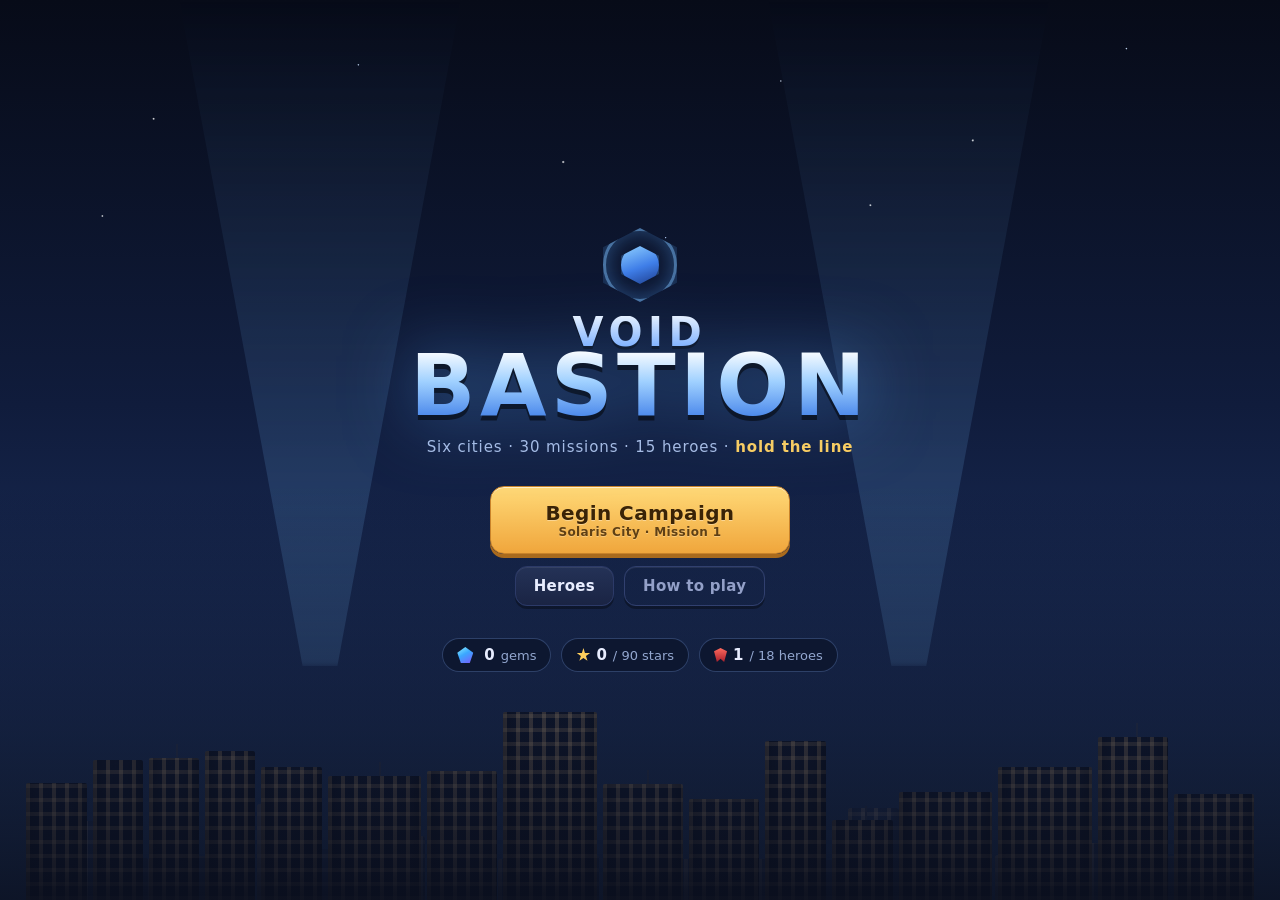
==== commit f0d20e48: "Rebalance the campaign, gate ultimates behind upgrades, add case openings The opening cities were a " ====
--- a/docs/index.html
+++ b/docs/index.html
@@ -588,7 +588,8 @@
   background:linear-gradient(#ffe08a,#f08c2e); -webkit-background-clip:text; background-clip:text; color:transparent}
 .result-card.defeat h2{background:linear-gradient(#ffb3bd,#e2405a); -webkit-background-clip:text; background-clip:text}
 .result-card p{color:var(--muted); margin:0 0 18px}
-.reward-row{font-weight:800; margin-bottom:22px; font-size:17px}
+.reward-row{font-weight:800; margin-bottom:6px; font-size:17px}
+.res-gem-note{margin-bottom:18px; font-size:12px; color:var(--muted); font-weight:700}
 .result-actions{display:flex; gap:10px; justify-content:center}
 
 .help-card{text-align:left}
@@ -672,6 +673,37 @@
   .logo-top{font-size:44px} .logo-bot{font-size:62px}
   .sidebar{width:230px; flex-basis:230px}
   .shop-grid{grid-template-columns:1fr}
+}
+
+/* fullscreen toggle + install prompt */
+.ico-expand{
+  width:14px; height:14px; display:block;
+  border:2px solid currentColor; border-radius:2px;
+  clip-path:polygon(0 0,42% 0,42% 18%,18% 18%,18% 42%,0 42%,
+                    58% 0,100% 0,100% 42%,82% 42%,82% 18%,58% 18%,
+                    0 58%,18% 58%,18% 82%,42% 82%,42% 100%,0 100%,
+                    82% 58%,100% 58%,100% 100%,58% 100%,58% 82%,82% 82%);
+}
+.hud-full{margin-left:auto}
+.hud-full + .hud-quit{margin-left:8px}
+
+.install-card{
+  position:relative; max-width:min(420px,88vw); margin:0 auto 18px;
+  padding:14px 38px 14px 16px; border-radius:14px; text-align:left;
+  background:rgba(12,20,42,.82); border:1px solid rgba(120,160,230,.32);
+  backdrop-filter:blur(6px); box-shadow:var(--shadow);
+}
+.install-card b{display:block; font-size:14px; margin-bottom:3px}
+.install-card p{margin:0; font-size:12.5px; color:var(--muted); line-height:1.5}
+.install-card .btn{margin-top:10px}
+.install-card kbd{
+  display:inline-block; padding:1px 6px; border-radius:6px; font:inherit; font-size:11.5px;
+  background:rgba(255,255,255,.12); color:#e8edff; border:1px solid rgba(255,255,255,.18);
+}
+.install-x{
+  position:absolute; top:6px; right:6px; width:34px; height:34px;
+  appearance:none; background:none; border:0; color:var(--muted);
+  font-size:19px; line-height:1; cursor:pointer;
 }
 
 /* ============================================================
@@ -878,6 +910,104 @@
   .btn:hover{filter:none}
 }
 
+/* ============ CASE OPENING ============ */
+.case-stage{
+  position:relative; width:min(760px,94vw);
+  display:flex; flex-direction:column; align-items:center; gap:16px;
+}
+/* the old ceremony pinned this to the bottom; here it belongs in the flow */
+.case-stage .crate-continue{position:static; margin-top:2px}
+.case-head{text-align:center}
+.case-head b{display:block; font-size:22px; letter-spacing:.04em}
+.case-head span{font-size:12px; color:var(--muted)}
+
+.reel-frame{
+  position:relative; width:100%; height:132px; overflow:hidden;
+  border-radius:14px; border:1px solid var(--line);
+  background:linear-gradient(180deg,#141d3a,#0d1226);
+  box-shadow:inset 0 0 40px rgba(0,0,0,.6);
+}
+.reel{display:flex; gap:8px; padding:10px; will-change:transform}
+.reel-item{
+  position:relative; flex:0 0 auto; width:104px; height:112px;
+  border-radius:10px; overflow:hidden;
+  background:linear-gradient(180deg,#212c50,#161e3a);
+  border:1px solid #2b3866;
+  display:flex; align-items:center; justify-content:center;
+}
+/* the rarity stripe is what you actually read as the reel flies past */
+.reel-item::after{
+  content:""; position:absolute; left:0; right:0; bottom:0; height:5px;
+  background:var(--r,#5b8dd6); box-shadow:0 0 12px var(--r,#5b8dd6);
+}
+.reel-item::before{
+  content:""; position:absolute; inset:auto 0 0 0; height:52%;
+  background:linear-gradient(to top, var(--r,#5b8dd6), transparent);
+  opacity:.22;
+}
+.reel-item canvas{position:relative; z-index:1}
+
+.reel-marker{
+  position:absolute; left:50%; top:0; bottom:0; width:3px; margin-left:-1.5px;
+  background:linear-gradient(180deg,#fff,#ffcf5c); z-index:3;
+  box-shadow:0 0 16px rgba(255,207,92,.9);
+}
+.reel-marker::before,.reel-marker::after{
+  content:""; position:absolute; left:50%; transform:translateX(-50%);
+  border-left:7px solid transparent; border-right:7px solid transparent;
+}
+.reel-marker::before{top:-1px; border-top:9px solid #ffcf5c}
+.reel-marker::after{bottom:-1px; border-bottom:9px solid #ffcf5c}
+.reel-fade{position:absolute; top:0; bottom:0; width:90px; z-index:2; pointer-events:none}
+.reel-fade.left{left:0; background:linear-gradient(90deg,#0d1226,transparent)}
+.reel-fade.right{right:0; background:linear-gradient(270deg,#0d1226,transparent)}
+
+.case-result{
+  display:flex; align-items:center; gap:16px;
+  padding:14px 22px 14px 14px; border-radius:16px;
+  background:linear-gradient(180deg,#212c50,#141c38);
+  border:2px solid var(--r,#5b8dd6);
+  box-shadow:0 0 34px var(--r,#5b8dd6);
+  animation:casePop .4s cubic-bezier(.2,1.4,.4,1);
+}
+.case-result[hidden]{display:none}
+@keyframes casePop{from{transform:scale(.85); opacity:0}to{transform:scale(1); opacity:1}}
+.case-info{display:flex; flex-direction:column; gap:3px}
+.case-rarity{
+  font-size:11px; font-weight:900; letter-spacing:.16em; color:var(--r,#5b8dd6);
+}
+.case-info b{font-size:24px}
+.case-tag{
+  align-self:flex-start; margin-top:4px; font-size:11px; font-weight:900; letter-spacing:.12em;
+  padding:4px 10px; border-radius:999px; background:var(--r,#5b8dd6); color:#0b1020;
+}
+
+/* the case buttons on the collection screen */
+.crate-list{display:flex; flex-direction:column; gap:10px; margin-bottom:12px}
+.case-btn{
+  position:relative; text-align:left; padding:12px 14px; border-radius:14px;
+  border:1px solid var(--line); cursor:pointer; color:var(--txt);
+  background:linear-gradient(180deg,#212c50,#161e3a);
+  display:flex; flex-direction:column; gap:3px;
+  transition:transform .12s ease, border-color .12s ease;
+}
+.case-btn:hover:not(:disabled){transform:translateY(-2px); border-color:var(--c)}
+.case-btn:disabled{opacity:.5; cursor:not-allowed}
+.case-btn .cb-top{display:flex; justify-content:space-between; align-items:baseline; gap:8px}
+.case-btn .cb-name{font-size:15px; font-weight:900; color:var(--c)}
+.case-btn .cb-cost{font-size:14px; font-weight:900; color:var(--gold)}
+.case-btn .cb-blurb{font-size:11.5px; color:var(--muted); line-height:1.4}
+.case-btn .cb-odds{display:flex; gap:6px; margin-top:5px}
+.case-btn .cb-odds i{
+  flex:1; height:5px; border-radius:999px; background:var(--o);
+}
+@media (max-width:640px){
+  .reel-frame{height:112px}
+  .reel-item{width:84px; height:92px}
+  .case-info b{font-size:19px}
+  .case-head b{font-size:18px}
+}
+
 </style>
 </head>
 <body>
@@ -913,6 +1043,13 @@
       </div>
     </div>
 
+    <div class="install-card" id="install-card" hidden>
+      <button class="install-x" id="install-x" aria-label="Dismiss">&times;</button>
+      <b id="install-title">Play it full screen</b>
+      <p id="install-body">Install it to your home screen and it opens like an app — no browser bars, and it works offline.</p>
+      <button class="btn btn-primary small" id="install-go" hidden>Install</button>
+    </div>
+
     <div class="menu-foot">
       <span class="stat-chip"><i class="gem"></i><b id="menu-gems">0</b><span>gems</span></span>
       <span class="stat-chip"><i class="ico-star"></i><b id="menu-stars">0</b><span>/ <span id="menu-stars-max">90</span> stars</span></span>
@@ -933,16 +1070,10 @@
     <div class="hero-cards" id="hero-cards"><!-- built by JS --></div>
 
     <div class="crate-panel">
-      <div class="crate-visual" id="crate-visual">
-        <div class="crate">
-          <div class="crate-lid"></div>
-          <div class="crate-body"><span class="crate-star">★</span></div>
-        </div>
-      </div>
-      <h3>Hero Crate</h3>
-      <p class="muted">Contains one hero. Duplicates convert to <b>75</b> gems.</p>
-      <button class="btn btn-primary" id="btn-open-crate">Open Crate &mdash; 150 <i class="gem sm"></i></button>
-      <p class="crate-note" id="crate-note">Earn gems by clearing rounds.</p>
+      <h3>Cases</h3>
+      <p class="muted">Stars are what pay for these. Duplicates convert to gems.</p>
+      <div class="crate-list" id="crate-list"><!-- built by JS --></div>
+      <p class="crate-note" id="crate-note">Earn gems by taking stars.</p>
     </div>
   </div>
 </section>
@@ -979,6 +1110,9 @@
         <div class="hud-item cash"><i class="ico-coin"></i><span id="hud-cash">650</span></div>
         <div class="hud-item round"><span class="lbl">ROUND</span><span id="hud-round">0/6</span></div>
         <div class="hud-item mission"><span class="lbl" id="hud-level">LEVEL 1</span><span id="hud-map">Sentry Ridge</span></div>
+        <button class="btn small ghost hud-full" id="btn-fullscreen" hidden aria-label="Full screen">
+          <i class="ico-expand"></i>
+        </button>
         <button class="btn small ghost hud-quit" id="btn-quit">Quit</button>
       </div>
 
@@ -1038,6 +1172,7 @@
     <div class="res-stars" id="res-stars" hidden><span></span><span></span><span></span></div>
     <p id="res-sub">You defended the bastion.</p>
     <div class="reward-row"><i class="gem"></i><span id="res-gems">+0</span> gems earned</div>
+    <div class="res-gem-note" id="res-gem-note" hidden></div>
     <div class="result-actions">
       <button class="btn btn-primary" id="btn-res-again">Play again</button>
       <button class="btn" id="btn-res-menu">Menu</button>
@@ -1046,20 +1181,28 @@
 </div>
 
 <div class="overlay" id="overlay-crate" hidden>
-  <div class="crate-stage" id="crate-stage">
-    <div class="rays"></div>
-    <div class="crate big" id="crate-anim">
-      <div class="crate-lid"></div>
-      <div class="crate-body"><span class="crate-star">★</span></div>
+  <div class="case-stage" id="case-stage">
+    <div class="case-head">
+      <b id="case-name">Field Case</b>
+      <span id="case-odds"></span>
     </div>
-    <div class="reveal-card" id="reveal-card">
-      <div class="reveal-inner">
-        <div class="reveal-art" id="reveal-art"></div>
-        <div class="reveal-name" id="reveal-name">Hero</div>
-        <div class="reveal-role" id="reveal-role">role</div>
-        <div class="reveal-tag" id="reveal-tag">NEW HERO</div>
+
+    <div class="reel-frame">
+      <div class="reel-marker"></div>
+      <div class="reel-fade left"></div>
+      <div class="reel-fade right"></div>
+      <div class="reel" id="reel"><!-- built by JS --></div>
+    </div>
+
+    <div class="case-result" id="case-result" hidden>
+      <div class="case-hero" id="case-hero"></div>
+      <div class="case-info">
+        <span class="case-rarity" id="case-rarity">Rare</span>
+        <b id="case-hero-name">Hero</b>
+        <span class="case-tag" id="case-tag">NEW HERO</span>
       </div>
     </div>
+
     <button class="btn btn-primary crate-continue" id="btn-crate-continue" hidden>Continue</button>
   </div>
 </div>
@@ -1071,7 +1214,11 @@
       <li>Pick a tower or hero from the right panel, then click the grass to place it. You can't build on the track.</li>
       <li>Press <b>Start Round</b> to send in the legion. Clear every round to finish the level.</li>
       <li>Every trooper that reaches the bastion costs you lives. Kills earn cash for more towers.</li>
-      <li>You may deploy only <b>2 heroes per mission</b> — choose them to suit the map.</li>
+      <li>Hero slots grow with the campaign: <b>one</b> in the first city, <b>two</b> in the second,
+          <b>three</b> from the third on. Towers are the backbone; heroes are support.</li>
+      <li>A hero's ultimate only unlocks once it is <b>fully upgraded</b>, and most get a single use
+          per round. Lighter kits like Streak and Nocturne unlock earlier and get two.</li>
+      <li>Later missions open a <b>second road</b> — the legion arrives from two directions at once.</li>
       <li>Click a placed unit to <b>upgrade</b> or <b>sell</b> it.</li>
       <li>Clearing rounds earns <b>gems</b>. Spend 150 gems on a crate to unlock the other heroes.</li>
       <li><b>Verdant</b>, <b>Streak</b> and <b>Paragon</b> have clickable ultimates — click them on the
@@ -1215,8 +1362,12 @@
 const CANVAS_H = 640;
 const TRACK_WIDTH = 46;
 
-/* how many heroes may be deployed in a single run */
-const HERO_SLOTS = 2;
+/* Heroes you may field, by city: one at first, then two, then three.
+   The early cities are meant to be solved with towers. */
+const HERO_SLOTS_BY_CHAPTER = [1, 2, 3, 3, 3, 3];
+function heroSlotsFor(chapterIndex) {
+  return HERO_SLOTS_BY_CHAPTER[clamp(chapterIndex, 0, HERO_SLOTS_BY_CHAPTER.length - 1)];
+}
 
 /* ---------------- chapters ----------------
    Six cities, five missions each. Every mission gets its own procedurally
@@ -1423,6 +1574,11 @@
 CHAPTERS.forEach((ch, ci) => {
   for (let i = 0; i < MISSIONS_PER_CHAPTER; i++) {
     const seed = 9000 + ci * 137 + i * 29;
+    /* from the second city on, the later missions open a second road, so the
+       legion arrives from two directions and one strongpoint is not enough */
+    const twoLanes = ci >= 1 && i >= 2;
+    const routes = [generateRoute(seed)];
+    if (twoLanes) routes.push(generateRoute(seed + 5171));
     MAPS.push({
       id: `${ch.id}-${i + 1}`,
       name: `${ch.name} ${['I', 'II', 'III', 'IV', 'V'][i]}`,
@@ -1430,14 +1586,16 @@
       seed,
       decor: ch.decor,
       theme: ch.theme,
-      points: generateRoute(seed),
+      routes,
+      points: routes[0],
+      lanes: routes.length,
     });
   }
 });
 const MAP_BY_ID = Object.fromEntries(MAPS.map((m) => [m.id, m]));
 
 /* scattered scenery — kept clear of the route */
-function generateScenery(path, map, count = 30) {
+function generateScenery(paths, map, count = 30) {
   const rng = mulberry32(map.seed ^ 0x2f1d);
   const kinds = {
     forest: ['tree', 'tree', 'tree', 'rock', 'bush', 'bush'],
@@ -1449,45 +1607,58 @@
     coast: ['water', 'rock', 'palm', 'water', 'palm'],
   }[map.decor];
 
+  const list = Array.isArray(paths) ? paths : [paths];
   const out = [];
   let guard = 0;
-  while (out.length < count && guard++ < 4000) {
+  while (out.length < count && guard++ < 6000) {
     const x = 40 + rng() * (CANVAS_W - 80);
     const y = 40 + rng() * (CANVAS_H - 80);
-    if (path.distanceTo(x, y) < 62) continue;
-    const a = path.at(0), b = path.at(path.length);
-    if (distSq(x, y, a.x, a.y) < 110 * 110) continue;
-    if (distSq(x, y, b.x, b.y) < 130 * 130) continue;
+    if (list.some((p) => p.distanceTo(x, y) < 62)) continue;
+    if (list.some((p) => distSq(x, y, p.at(0).x, p.at(0).y) < 110 * 110)) continue;
+    if (list.some((p) => distSq(x, y, p.at(p.length).x, p.at(p.length).y) < 130 * 130)) continue;
     if (out.some((s) => distSq(s.x, s.y, x, y) < 68 * 68)) continue;
     out.push({ t: kinds[(rng() * kinds.length) | 0], x, y, s: .78 + rng() * .5 });
   }
   return out;
 }
 
-/* the live map — rebound by setMap() */
+/* the live map — rebound by setMap(). PATHS holds every road on the map;
+   PATH stays pointed at the first one for everything that only needs one. */
 let CURRENT_MAP = MAPS[0];
-let PATH = buildPath(CURRENT_MAP.points);
-let SCENERY = generateScenery(PATH, CURRENT_MAP);
+let PATHS = CURRENT_MAP.routes.map(buildPath);
+let PATH = PATHS[0];
+let SCENERY = generateScenery(PATHS, CURRENT_MAP);
 
 function setMap(id) {
   CURRENT_MAP = MAP_BY_ID[id] || MAPS[0];
-  PATH = buildPath(CURRENT_MAP.points);
-  SCENERY = generateScenery(PATH, CURRENT_MAP);
+  PATHS = CURRENT_MAP.routes.map(buildPath);
+  PATH = PATHS[0];
+  SCENERY = generateScenery(PATHS, CURRENT_MAP);
   return CURRENT_MAP;
+}
+
+/** shortest distance from a point to any road on the map */
+function distanceToAnyPath(x, y) {
+  let best = Infinity;
+  for (const p of PATHS) best = Math.min(best, p.distanceTo(x, y));
+  return best;
 }
 
 /* ---------------- the Void Legion ---------------- */
 /* Each tier is a heavier grade of armour. Damage strips a grade at a time,
    so an Elite sheds plating down through the ranks before it drops. */
+/* Each grade is a heavier plate. Speeds deliberately spread wide so a wave
+   arrives strung out instead of as one convenient clump: Skirmishers outrun
+   your slow towers, Bulwarks crawl in and soak. */
 const TROOPS = [
-  { name: 'Grunt',  color: '#8d94a8', trim: '#5a6076', speed: 62,  r: 12, reward: 1 },
-  { name: 'Scout',  color: '#4f86d6', trim: '#2c4f86', speed: 80,  r: 13, reward: 1 },
-  { name: 'Ranger', color: '#3fb173', trim: '#227048', speed: 98,  r: 14, reward: 1 },
-  { name: 'Shocker',color: '#e0be3f', trim: '#8f7716', speed: 142, r: 15, reward: 2 },
-  { name: 'Elite',  color: '#d4568f', trim: '#7d2b53', speed: 178, r: 16, reward: 2 },
+  { name: 'Grunt',      color: '#8d94a8', trim: '#5a6076', speed: 74,  r: 12, reward: 1 },
+  { name: 'Skirmisher', color: '#4f86d6', trim: '#2c4f86', speed: 168, r: 13, reward: 1 },
+  { name: 'Ranger',     color: '#3fb173', trim: '#227048', speed: 104, r: 14, reward: 2 },
+  { name: 'Shocker',    color: '#e0be3f', trim: '#8f7716', speed: 152, r: 15, reward: 2 },
+  { name: 'Bulwark',    color: '#d4568f', trim: '#7d2b53', speed: 68,  r: 17, reward: 3 },
 ];
 const DREAD = {
-  name: 'Dreadnought', color: '#3a4157', speed: 46, r: 34, hp: 120, reward: 40, leak: 15,
+  name: 'Dreadnought', color: '#3a4157', speed: 44, r: 34, hp: 190, reward: 55, leak: 15,
 };
 
 /* ---------------- counter units ----------------
@@ -1522,6 +1693,49 @@
 /* modifiers a wave can carry */
 const SWIFT_MUL = 1.45;   // faster runners
 const SHIELD_SOAK = 1;    // shielded troopers shrug off this much of every hit
+
+/* ---------------- crates ----------------
+   Two tiers so gems have somewhere to go. The premium case costs most of a
+   city's earnings and is the only realistic route to a Legendary. */
+const RARITY_ORDER = ['Starter', 'Rare', 'Epic', 'Legendary'];
+const RARITY_COLOR = {
+  Starter: '#9aa4bf', Rare: '#5b8dd6', Epic: '#a97bff', Legendary: '#ffb03f',
+};
+const CRATES = [
+  {
+    id: 'standard', name: 'Field Case', cost: 220, accent: '#5b8dd6',
+    odds: { Rare: .62, Epic: .32, Legendary: .06 },
+    blurb: 'Mostly Rares. A slim shot at something better.',
+  },
+  {
+    id: 'premium', name: 'Vault Case', cost: 750, accent: '#ffb03f',
+    odds: { Rare: .18, Epic: .47, Legendary: .35 },
+    blurb: 'Expensive, but this is where Legendaries actually come from.',
+  },
+];
+const CRATE_BY_ID = Object.fromEntries(CRATES.map((c) => [c.id, c]));
+const DUPE_REFUND = { Starter: 40, Rare: 70, Epic: 140, Legendary: 320 };
+
+/** roll a rarity from a crate's odds, then a hero of that rarity */
+function rollCrate(crate, pool) {
+  const buckets = {};
+  for (const h of pool) (buckets[h.rarity] = buckets[h.rarity] || []).push(h);
+
+  let roll = Math.random();
+  for (const tier of ['Legendary', 'Epic', 'Rare']) {
+    const chance = crate.odds[tier] || 0;
+    /* only spend the odds on rarities this pool can actually pay out */
+    if (buckets[tier] && buckets[tier].length) {
+      if (roll < chance) return pick(buckets[tier]);
+      roll -= chance;
+    }
+  }
+  /* nothing hit — hand back whatever the pool does have */
+  for (const tier of ['Rare', 'Epic', 'Legendary', 'Starter']) {
+    if (buckets[tier] && buckets[tier].length) return pick(buckets[tier]);
+  }
+  return pick(pool);
+}
 
 /* ---------------- campaign ----------------
    30 missions: six cities of five. Difficulty is driven by the global mission
@@ -1540,10 +1754,11 @@
       mission: i + 1,
       map: `${ch.id}-${i + 1}`,
       name: `${ch.name} — ${['Landfall', 'Push', 'Crossfire', 'Siege', 'Showdown'][i]}`,
-      rounds: 6 + ci + Math.floor(i * 1.5),
-      tiers: clamp(2 + ci, 2, TROOPS.length),
-      cash: 650 + ci * 60,
+      rounds: 7 + ci + Math.floor(i * 1.5),
+      tiers: clamp(3 + ci, 3, TROOPS.length),
+      cash: 700 + ci * 80,
       lives: Math.max(60, 100 - ci * 6),
+      heroSlots: heroSlotsFor(ci),
       specials,
       /* every city's fifth mission is its boss fight */
       chapterBoss: last ? ch.boss : null,
@@ -1560,7 +1775,18 @@
 const LEVEL_BY_N = Object.fromEntries(LEVELS.map((l) => [l.n, l]));
 
 /** gems paid out for finishing a mission (first clear pays double) */
-function levelReward(lv) { return 18 + lv.n * 4; }
+function levelReward(lv) { return 16 + lv.n * 3; }
+
+/** gems for reaching a new star count on a mission — this is the main income */
+const STAR_BOUNTY = [0, 10, 30, 80];
+function starBounty(from, to) {
+  let sum = 0;
+  for (let k = from + 1; k <= to; k++) sum += STAR_BOUNTY[k] || 0;
+  return sum;
+}
+
+/** a one-off payout for taking every star in a city */
+function chapterBounty(chapterIndex) { return 250 + chapterIndex * 120; }
 
 /** stars are earned on how much of the bastion survived */
 const STAR_THRESHOLDS = [0, .55, .9];      // 1★ clear, 2★ 55% lives, 3★ 90%
@@ -1578,7 +1804,8 @@
 function buildLevelWaves(lv) {
   const waves = [];
   const mods = lv.mods || {};
-  const diff = 1 + (lv.n - 1) * .085;
+  /* a much steeper ramp — the opening cities were a walkover */
+  const diff = 1.55 + (lv.n - 1) * .13;
 
   for (let r = 1; r <= lv.rounds; r++) {
     const p = lv.rounds > 1 ? (r - 1) / (lv.rounds - 1) : 1;
@@ -1593,8 +1820,8 @@
       groups.push({ tier: 'boss', count: 1 + Math.floor(lv.n / 9), gap: 3.2, delay: 0 });
     }
 
-    const count = Math.round((9 + r * 2.2) * diff);
-    const gap = Math.max(.16, .58 - p * .24 - lv.n * .004);
+    const count = Math.round((10 + r * 2.6) * diff);
+    const gap = Math.max(.14, .52 - p * .24 - lv.n * .004);
     groups.push({
       tier: top, count, gap, delay: groups.length ? 2.5 : 0,
       swift: !!mods.swift && r % 3 === 0,
@@ -1602,8 +1829,15 @@
 
     if (top > 0) {
       groups.push({
-        tier: Math.max(0, top - 1), count: Math.round(count * .85), gap: gap * .8,
+        tier: Math.max(0, top - 1), count: Math.round(count * .9), gap: gap * .75,
         delay: 4.5, shield: !!mods.shield && r % 2 === 0,
+      });
+    }
+    /* a rush of Skirmishers that will outrun a slow line */
+    if (r >= 3) {
+      groups.push({
+        tier: 1, count: Math.round(count * .55), gap: gap * .5,
+        delay: 3 + (r % 2) * 4, swift: !!mods.swift,
       });
     }
     if (top > 2 && r > lv.rounds * .5) {
@@ -2518,6 +2752,152 @@
     ctx.restore();
     ctx.restore();
   },
+  quiver(ctx, lvl, t) {
+    const bob = Math.sin(t * 2) * 1.2;
+    ctx.save(); ctx.translate(0, bob);
+    ctx.fillStyle = 'rgba(0,0,0,.3)';
+    ctx.beginPath(); ctx.ellipse(0, 14, 13, 4.5, 0, 0, TAU); ctx.fill();
+
+    ctx.fillStyle = '#2b3a24';
+    roundRect(ctx, -7.5, 2, 6, 12, 3); ctx.fill();
+    roundRect(ctx, 1.5, 2, 6, 12, 3); ctx.fill();
+
+    /* quiver of arrows over the shoulder */
+    ctx.fillStyle = '#6b4a2a';
+    ctx.save(); ctx.rotate(-.4);
+    roundRect(ctx, -14, -14, 6, 15, 2.5); ctx.fill();
+    ctx.restore();
+    ctx.strokeStyle = '#d8dee9'; ctx.lineWidth = 1.4;
+    for (let i = -1; i <= 1; i++) {
+      ctx.beginPath(); ctx.moveTo(-13 + i * 2, -16); ctx.lineTo(-11 + i * 2, -23); ctx.stroke();
+    }
+
+    const g = ctx.createLinearGradient(0, -12, 0, 6);
+    g.addColorStop(0, '#7ea34a'); g.addColorStop(1, '#3d5626');
+    ctx.fillStyle = g;
+    ctx.beginPath();
+    ctx.moveTo(-8, -11); ctx.lineTo(8, -11);
+    ctx.quadraticCurveTo(10.5, -2, 7.5, 5); ctx.lineTo(-7.5, 5);
+    ctx.quadraticCurveTo(-10.5, -2, -8, -11);
+    ctx.fill();
+
+    ctx.fillStyle = '#f0c9a0';
+    ctx.beginPath(); ctx.arc(0, -15, 5.8, 0, TAU); ctx.fill();
+    ctx.fillStyle = '#4a6b2d';
+    ctx.beginPath(); ctx.arc(0, -17, 6, Math.PI * 1.02, Math.PI * 1.98); ctx.fill();
+    /* eye mask */
+    ctx.fillStyle = '#2b3a24';
+    roundRect(ctx, -5.4, -16.6, 11, 2.6, 1.2); ctx.fill();
+
+    /* drawn bow */
+    ctx.strokeStyle = lvl > 2 ? '#ffd977' : '#c9a227'; ctx.lineWidth = 2.4; ctx.lineCap = 'round';
+    ctx.beginPath(); ctx.arc(11, -2, 13, -1.35, 1.35); ctx.stroke();
+    ctx.strokeStyle = 'rgba(255,255,255,.75)'; ctx.lineWidth = 1;
+    ctx.beginPath();
+    ctx.moveTo(14, -14.6); ctx.lineTo(7, -2); ctx.lineTo(14, 10.6); ctx.stroke();
+    ctx.fillStyle = '#e8eefc';
+    ctx.beginPath(); ctx.moveTo(22, -2); ctx.lineTo(7, .4); ctx.lineTo(7, -4.4); ctx.closePath(); ctx.fill();
+    ctx.restore();
+  },
+  tempest(ctx, lvl, t) {
+    const bob = Math.sin(t * 1.8) * 2;
+    ctx.save(); ctx.translate(0, bob);
+
+    /* she rides a small weather front */
+    ctx.fillStyle = `rgba(180,215,255,${.18 + Math.sin(t * 3) * .07})`;
+    ctx.beginPath();
+    ctx.ellipse(-4, 15, 20, 6, 0, 0, TAU);
+    ctx.ellipse(6, 13, 13, 5, 0, 0, TAU);
+    ctx.fill();
+
+    ctx.fillStyle = '#2b2f52';
+    roundRect(ctx, -7.5, 1, 6, 12, 3); ctx.fill();
+    roundRect(ctx, 1.5, 1, 6, 12, 3); ctx.fill();
+
+    const g = ctx.createLinearGradient(0, -12, 0, 6);
+    g.addColorStop(0, '#c9d6f0'); g.addColorStop(1, '#5b6a99');
+    ctx.fillStyle = g;
+    ctx.beginPath();
+    ctx.moveTo(-8, -11); ctx.lineTo(8, -11);
+    ctx.quadraticCurveTo(10.5, -2, 7.5, 5); ctx.lineTo(-7.5, 5);
+    ctx.quadraticCurveTo(-10.5, -2, -8, -11);
+    ctx.fill();
+
+    /* streaming white hair */
+    ctx.fillStyle = '#eef4ff';
+    ctx.beginPath();
+    ctx.moveTo(-6, -18);
+    ctx.quadraticCurveTo(-20 - Math.sin(t * 2.4) * 4, -12, -15, -2);
+    ctx.quadraticCurveTo(-9, -10, -4, -12);
+    ctx.closePath(); ctx.fill();
+    ctx.fillStyle = '#e8c9a8';
+    ctx.beginPath(); ctx.arc(0, -15, 5.6, 0, TAU); ctx.fill();
+    ctx.fillStyle = '#eef4ff';
+    ctx.beginPath(); ctx.arc(0, -17.5, 6, Math.PI * 1.05, Math.PI * 1.95); ctx.fill();
+    /* lit eyes */
+    ctx.fillStyle = `rgba(210,240,255,${.7 + Math.sin(t * 6) * .3})`;
+    ctx.beginPath();
+    ctx.ellipse(-2.2, -15.4, 1.7, 1.1, 0, 0, TAU);
+    ctx.ellipse(2.2, -15.4, 1.7, 1.1, 0, 0, TAU);
+    ctx.fill();
+
+    /* a small storm cell in the raised hand */
+    ctx.save(); ctx.translate(14, -6);
+    ctx.fillStyle = 'rgba(150,175,215,.85)';
+    ctx.beginPath();
+    ctx.arc(-3, 0, 4, 0, TAU); ctx.arc(2, -1.5, 5, 0, TAU); ctx.arc(5, 1.5, 3.4, 0, TAU);
+    ctx.fill();
+    ctx.strokeStyle = `rgba(190,235,255,${.6 + Math.sin(t * 16) * .4})`;
+    ctx.lineWidth = 1.5;
+    ctx.beginPath(); ctx.moveTo(0, 4); ctx.lineTo(-2, 9); ctx.lineTo(1, 8); ctx.lineTo(-1, 13);
+    ctx.stroke();
+    ctx.restore();
+    ctx.restore();
+  },
+  sable(ctx, lvl, t) {
+    const bob = Math.sin(t * 2.4) * 1.2;
+    ctx.save(); ctx.translate(0, bob);
+    ctx.fillStyle = 'rgba(0,0,0,.32)';
+    ctx.beginPath(); ctx.ellipse(0, 14, 12.5, 4.5, 0, 0, TAU); ctx.fill();
+
+    ctx.fillStyle = '#15171f';
+    roundRect(ctx, -7.5, 2, 6, 12, 3); ctx.fill();
+    roundRect(ctx, 1.5, 2, 6, 12, 3); ctx.fill();
+
+    const g = ctx.createLinearGradient(0, -12, 0, 6);
+    g.addColorStop(0, '#3a3f4f'); g.addColorStop(1, '#14161d');
+    ctx.fillStyle = g;
+    ctx.beginPath();
+    ctx.moveTo(-8, -11); ctx.lineTo(8, -11);
+    ctx.quadraticCurveTo(10.5, -2, 7.5, 5); ctx.lineTo(-7.5, 5);
+    ctx.quadraticCurveTo(-10.5, -2, -8, -11);
+    ctx.fill();
+    /* belt and buckles */
+    ctx.fillStyle = '#8a3247';
+    roundRect(ctx, -8, .5, 16, 3, 1.4); ctx.fill();
+    ctx.fillStyle = '#c8506a';
+    ctx.beginPath(); ctx.arc(-4.5, -6, 1.8, 0, TAU); ctx.arc(4.5, -6, 1.8, 0, TAU); ctx.fill();
+
+    /* red hair */
+    ctx.fillStyle = '#a8342a';
+    ctx.beginPath(); ctx.arc(0, -16, 7, 0, TAU); ctx.fill();
+    ctx.fillStyle = '#f0c9a0';
+    ctx.beginPath(); ctx.arc(.5, -15.5, 5.2, 0, TAU); ctx.fill();
+    ctx.fillStyle = '#16121c';
+    ctx.beginPath(); ctx.arc(-1.6, -16, 1.1, 0, TAU); ctx.arc(2.6, -16, 1.1, 0, TAU); ctx.fill();
+
+    /* twin batons crackling */
+    for (const s2 of [-1, 1]) {
+      ctx.save(); ctx.translate(s2 * 12, -1); ctx.rotate(s2 * .5 + Math.sin(t * 3) * .1);
+      ctx.fillStyle = '#20232c';
+      roundRect(ctx, -1.6, -7, 3.2, 14, 1.4); ctx.fill();
+      ctx.strokeStyle = `rgba(120,220,255,${.5 + Math.sin(t * 14 + s2) * .4})`;
+      ctx.lineWidth = 1.4;
+      ctx.beginPath(); ctx.moveTo(0, -8); ctx.lineTo(s2 * 2.5, -12); ctx.stroke();
+      ctx.restore();
+    }
+    ctx.restore();
+  },
 };
 
 /* ---------------- towers ---------------- */
@@ -2576,7 +2956,8 @@
     ability: {
       kind: 'saw',
       name: 'Buzzsaw Construct',
-      charges: [1, 2, 3],   // by hero level
+      charges: [0, 0, 1],
+      unlockNote: 'Unlocks at Lv 3',
       hint: 'Click Verdant to unleash',
     },
     desc: 'A weak ring beam chips away on its own — click him to grow huge and roll a giant '
@@ -2590,7 +2971,8 @@
     ability: {
       kind: 'overdrive',
       name: 'Overdrive',
-      charges: [1, 2, 3],
+      charges: [0, 1, 2],
+      unlockNote: 'Unlocks at Lv 2',
       duration: [5, 6.5, 8],
       hint: 'Click Streak to go supersonic',
     },
@@ -2605,7 +2987,8 @@
     ability: {
       kind: 'lance',
       name: 'Solar Lance',
-      charges: [1, 2, 3],
+      charges: [0, 0, 1],
+      unlockNote: 'Unlocks at Lv 3',
       duration: [2.2, 2.8, 3.4],
       hint: 'Click Paragon to fire the lance',
     },
@@ -2620,7 +3003,8 @@
     ability: {
       kind: 'mark',
       name: 'Prep Time',
-      charges: [1, 2, 3],
+      charges: [0, 1, 2],
+      unlockNote: 'Unlocks at Lv 2',
       duration: [6, 8, 10],
       hint: 'Click Nocturne to mark the field',
     },
@@ -2635,7 +3019,8 @@
     ability: {
       kind: 'missiles',
       name: 'Micro-Missile Barrage',
-      charges: [1, 2, 3],
+      charges: [0, 0, 1],
+      unlockNote: 'Unlocks at Lv 3',
       salvo: [8, 12, 18],
       hint: 'Click Ironclad to empty the pods',
     },
@@ -2649,7 +3034,8 @@
     ability: {
       kind: 'thunderclap',
       name: 'Thunderclap',
-      charges: [1, 2, 3],
+      charges: [0, 0, 1],
+      unlockNote: 'Unlocks at Lv 3',
       radius: [230, 280, 340],
       hint: 'Click Havoc to bring both fists down',
     },
@@ -2664,7 +3050,8 @@
     ability: {
       kind: 'wildcard',
       name: 'Wild Card',
-      charges: [1, 2, 3],
+      charges: [0, 0, 1],
+      unlockNote: 'Unlocks at Lv 3',
       hint: 'Click Jester and see what happens',
     },
     desc: 'Fans out razor cards for wildly inconsistent damage. Wild Card deals every hostile on '
@@ -2680,7 +3067,8 @@
     ability: {
       kind: 'webzone',
       name: 'Web Zone',
-      charges: [1, 2, 3],
+      charges: [0, 1, 2],
+      unlockNote: 'Unlocks at Lv 2',
       duration: [5, 7, 9],
       radius: [140, 165, 195],
       hint: 'Click Webline to string the route',
@@ -2696,7 +3084,8 @@
     ability: {
       kind: 'stormcall',
       name: 'Storm Call',
-      charges: [1, 2, 3],
+      charges: [0, 0, 1],
+      unlockNote: 'Unlocks at Lv 3',
       strikes: [10, 16, 24],
       hint: 'Click Skyforge to call the sky down',
     },
@@ -2711,7 +3100,8 @@
     ability: {
       kind: 'rally',
       name: 'Rally',
-      charges: [1, 2, 3],
+      charges: [0, 1, 2],
+      unlockNote: 'Unlocks at Lv 2',
       duration: [6, 8, 10],
       hint: 'Click Bulwark to rally the line',
     },
@@ -2726,7 +3116,8 @@
     ability: {
       kind: 'lasso',
       name: 'Lasso of Truth',
-      charges: [1, 2, 3],
+      charges: [0, 0, 1],
+      unlockNote: 'Unlocks at Lv 3',
       duration: [4, 5.5, 7],
       hint: 'Click Valkyra to bind the line',
     },
@@ -2741,30 +3132,84 @@
     ability: {
       kind: 'portal',
       name: 'Mirror Portal',
-      charges: [1, 2, 3],
+      charges: [0, 0, 1],
+      unlockNote: 'Unlocks at Lv 3',
       send: [.35, .5, .68],
       hint: 'Click Arcanist to fold the route',
     },
     desc: 'Bolts of raw spellwork that punch through ranks. Mirror Portal opens a gate under the '
         + 'legion and drops every hostile a long way back down the route.',
   },
+  {
+    id: 'quiver', name: 'Quiver', role: 'Marksman', art: Art.quiver,
+    rarity: 'Rare', rarityColor: '#8fbf4a', glow: 'rgba(140,190,80,.4)',
+    range: 235, cooldown: 1.05, damage: 4, pierce: 2, projSpeed: 900, kind: 'dart',
+    color: '#8fbf4a', tags: ['kinetic'],
+    ability: {
+      kind: 'volley',
+      name: 'Full Quiver',
+      charges: [0, 1, 2],
+      unlockNote: 'Unlocks at Lv 2',
+      shots: [14, 20, 28],
+      hint: 'Click Quiver to empty the quiver',
+    },
+    desc: 'The longest reach on the roster and heavy single arrows, but slow between shots. '
+        + 'Full Quiver rains arrows on everything currently on the road.',
+  },
+  {
+    id: 'tempest', name: 'Tempest', role: 'Weather Witch', art: Art.tempest,
+    rarity: 'Epic', rarityColor: '#c9d6f0', glow: 'rgba(190,215,255,.45)',
+    range: 165, cooldown: 1.9, damage: 2, kind: 'frost', slow: .4, slowTime: 2.6,
+    color: '#c9d6f0', tags: ['storm'],
+    ability: {
+      kind: 'downpour',
+      name: 'Downpour',
+      charges: [0, 0, 1],
+      unlockNote: 'Unlocks at Lv 3',
+      duration: [6, 8, 10],
+      hint: 'Click Tempest to break the weather',
+    },
+    desc: 'A standing cold front that chills everything nearby. Downpour drowns the whole field: '
+        + 'everything crawls and takes steady damage while it lasts.',
+  },
+  {
+    id: 'sable', name: 'Sable', role: 'Infiltrator', art: Art.sable,
+    rarity: 'Epic', rarityColor: '#c8506a', glow: 'rgba(200,80,106,.42)',
+    range: 150, cooldown: .42, damage: 2, pierce: 1, projSpeed: 760, kind: 'dart',
+    color: '#c8506a', tags: ['kinetic', 'tech'],
+    ability: {
+      kind: 'expose',
+      name: 'Expose',
+      charges: [0, 1, 2],
+      unlockNote: 'Unlocks at Lv 2',
+      duration: [7, 9, 12],
+      hint: 'Click Sable to find the weak points',
+    },
+    desc: 'Quick baton work at close range. Expose finds the seams in every suit of armour on the '
+        + 'field, so shields stop working and everything takes an extra point per hit.',
+  },
 ];
 
 const HERO_BY_ID = Object.fromEntries(HEROES.map((h) => [h.id, h]));
 const TOWER_BY_ID = Object.fromEntries(TOWERS.map((t) => [t.id, t]));
 const UNIT_BY_ID = { ...TOWER_BY_ID, ...HERO_BY_ID };
 
-/* upgrade curve — shared by towers and heroes */
+/* Upgrades are a real commitment now — flat, readable prices rather than a
+   percentage of the unit. Maxing a hero costs 3500 and is most of a mission's
+   income, which is the point: that is what unlocks its ability. */
 const MAX_LEVEL = 3;
+const TOWER_UPGRADE_COST = [500, 1500];    // to reach level 2, then level 3
+const HERO_UPGRADE_COST = [1000, 2500];
+
 function upgradeCost(def, level) {
-  const base = def.cost || 300; // heroes are free to place, priced off 300
-  return Math.round(base * (level === 1 ? .85 : 1.6));
+  const ladder = def.ability || !def.cost ? HERO_UPGRADE_COST : TOWER_UPGRADE_COST;
+  return ladder[clamp(level - 1, 0, ladder.length - 1)];
 }
 function levelMods(level) {
   return {
-    range: 1 + (level - 1) * .14,
-    rate: 1 - (level - 1) * .22,      // cooldown multiplier
-    damage: level === 3 ? 1 : 0,      // flat bonus at level 3
+    range: 1 + (level - 1) * .16,
+    rate: 1 - (level - 1) * .24,      // cooldown multiplier
+    damage: level === 3 ? 2 : level === 2 ? 1 : 0,
     pierce: level - 1,
   };
 }
@@ -3372,6 +3817,21 @@
     this.noise({ dur: .8, gain: .09, type: 'bandpass', freq: 700, freqTo: 3600, q: 1, attack: .04 });
   },
 
+  volley() {
+    for (let i = 0; i < 5; i++) {
+      this.noise({ dur: .05, gain: .16, type: 'bandpass', freq: 1100, freqTo: 3200, q: 1.6,
+        delay: i * .05, attack: .001 });
+    }
+  },
+  downpour() {
+    this.noise({ dur: 1.6, gain: .12, type: 'highpass', freq: 900, freqTo: 4200, attack: .25, hold: .6 });
+    this.tone({ freq: 120, to: 60, dur: 1.2, type: 'sine', gain: .08, attack: .05, hold: .3 });
+  },
+  expose() {
+    this.tone({ freq: 1500, to: 520, dur: .3, type: 'square', gain: .04, attack: .002 });
+    this.noise({ dur: .35, gain: .16, type: 'bandpass', freq: 3000, freqTo: 900, q: 2.4, attack: .002 });
+  },
+
   /** can't afford it / can't do that */
   deny() {
     this.tone({ freq: 225, to: 155, dur: .12, type: 'square', gain: .05, attack: .002 });
@@ -3382,6 +3842,12 @@
   crateRumble() {
     this.noise({ dur: 1.15, gain: .06, type: 'lowpass', freq: 260, freqTo: 700, q: .9, attack: .3 });
     this.tone({ freq: 150, to: 400, dur: 1.15, type: 'sawtooth', gain: .028, attack: .3 });
+  },
+
+  /** one tile crossing the marker on the case reel */
+  reelTick() {
+    this.noise({ dur: .028, gain: .09, type: 'bandpass', freq: 2600, q: 6, attack: .0004 });
+    this.tone({ freq: 1750, dur: .022, type: 'square', gain: .012, attack: .0004 });
   },
 
   /** crate: the lid cracking open, then a rush of sparkle */
@@ -3432,6 +3898,7 @@
     this.shield = !!opts.shield;      // soaks part of every hit
     this.speedMul = opts.speedMul || 1;
     this.special = opts.special ? SPECIALS[opts.special] : null;   // counter escort
+    this.lane = opts.lane || 0;                                    // which road
     this.marked = 0;                  // Nocturne's prep work: takes double damage
     this.backward = 0;                // Jester's confusion: marches the wrong way
     this.hp = this.chapterBoss ? this.chapterBoss.hp
@@ -3443,6 +3910,7 @@
   }
 
   get info() { return this.chapterBoss || (this.boss ? DREAD : TROOPS[this.tier]); }
+  get path() { return PATHS[this.lane] || PATHS[0]; }
   get color() { return this.info.color; }
   get speed() {
     return this.info.speed * this.slowF * this.speedMul * (this.swift ? SWIFT_MUL : 1);
@@ -3489,15 +3957,15 @@
       this.backward -= dt;
       this.d = Math.max(0, this.d - v * .6 * dt);
       this.step += dt * v * .09;
-      const q = PATH.at(this.d);
+      const q = this.path.at(this.d);
       this.x = q.x; this.y = q.y; this.ang = q.ang;
       return;
     }
 
     this.d += v * dt;
     this.step += dt * v * .09;
-    if (this.d >= PATH.length) { game.leak(this); return; }
-    const p = PATH.at(this.d);
+    if (this.d >= this.path.length) { game.leak(this); return; }
+    const p = this.path.at(this.d);
     this.x = p.x; this.y = p.y; this.ang = p.ang;
   }
 
@@ -4315,8 +4783,9 @@
 const ULT_ANIM_TIME = 1.1;
 
 class Saw {
-  constructor(level) {
+  constructor(level, lane = 0) {
     this.level = level;
+    this.lane = lane;
     this.d = 0;
     this.speed = 400 + (level - 1) * 80;
     this.r = 32 + (level - 1) * 7;
@@ -4324,7 +4793,8 @@
     this.spin = 0;
     this.age = 0;
     this.dead = false;
-    this.x = PATH.at(0).x; this.y = PATH.at(0).y;
+    this.path = PATHS[lane] || PATHS[0];
+    this.x = this.path.at(0).x; this.y = this.path.at(0).y;
     /* brief per-target cooldown so a Dreadnought is chewed, not one-shot */
     this.hitAt = new Map();
     /* the blade hum runs for as long as the saw is on the track */
@@ -4335,7 +4805,7 @@
     this.age += dt;
     this.spin += dt * 15;
     this.d += this.speed * dt;
-    const p = PATH.at(this.d);
+    const p = this.path.at(this.d);
     this.x = p.x; this.y = p.y;
 
     /* sparks off the track */
@@ -4359,7 +4829,7 @@
       this.voice.bite();
     }
 
-    if (this.d >= PATH.length) {
+    if (this.d >= this.path.length) {
       this.dead = true;
       this.voice.stop();
       game.explodeFx(this.x, this.y, 70, '#5cff9e');
@@ -4691,6 +5161,10 @@
     this.webs = [];
     this.strikes = [];
     this.rally = 0;
+    this.downpour = 0;
+    this.downpourDmg = 2;
+    this.downpourTick = 0;
+    this.exposed = 0;
     this.streak = 0;
     this.streakT = 0;
     this.particles = [];
@@ -4708,8 +5182,9 @@
     this.heroesPlaced = new Set();
   }
 
+  get heroSlots() { return (this.level && this.level.heroSlots) || 1; }
   get heroSlotsUsed() { return this.heroesPlaced.size; }
-  get heroSlotsFree() { return HERO_SLOTS - this.heroesPlaced.size; }
+  get heroSlotsFree() { return this.heroSlots - this.heroesPlaced.size; }
 
   setMapAndBake(id) {
     setMap(id);
@@ -4754,29 +5229,54 @@
     }
 
     /* --- the route --- */
-    const stroke = (w, style) => {
+    const stroke = (pts, w, style) => {
       g.strokeStyle = style; g.lineWidth = w;
       g.lineJoin = 'round'; g.lineCap = 'round';
       g.beginPath();
-      PATH.points.forEach((p, i) => (i ? g.lineTo(p.x, p.y) : g.moveTo(p.x, p.y)));
+      pts.forEach((p, i) => (i ? g.lineTo(p.x, p.y) : g.moveTo(p.x, p.y)));
       g.stroke();
     };
-    stroke(TRACK_WIDTH + 16, 'rgba(0,0,0,.22)');
-    stroke(TRACK_WIDTH + 8, th.trackEdge);
-    stroke(TRACK_WIDTH, th.track);
-    stroke(TRACK_WIDTH - 12, th.trackMid);
-
-    /* grit scattered along the route */
-    for (let d = 0; d < PATH.length; d += 7) {
-      const p = PATH.at(d);
-      const off = (rng() - .5) * (TRACK_WIDTH - 10);
-      const nx = -Math.sin(p.ang) * off, ny = Math.cos(p.ang) * off;
-      g.fillStyle = `rgba(${rng() < .5 ? th.grit[0] : th.grit[1]},.55)`;
-      g.beginPath(); g.arc(p.x + nx, p.y + ny, .8 + rng() * 1.4, 0, TAU); g.fill();
-    }
-
-    /* breach point and the bastion line */
-    const start = PATH.at(2), end = PATH.at(PATH.length - 40);
+    /* every layer of every road, so crossings look built rather than stacked */
+    for (const w of [[TRACK_WIDTH + 16, 'rgba(0,0,0,.22)'], [TRACK_WIDTH + 8, th.trackEdge],
+                     [TRACK_WIDTH, th.track], [TRACK_WIDTH - 12, th.trackMid]]) {
+      for (const pth of PATHS) stroke(pth.points, w[0], w[1]);
+    }
+
+    /* grit scattered along each route */
+    for (const pth of PATHS) {
+      for (let d = 0; d < pth.length; d += 7) {
+        const p = pth.at(d);
+        const off = (rng() - .5) * (TRACK_WIDTH - 10);
+        const nx = -Math.sin(p.ang) * off, ny = Math.cos(p.ang) * off;
+        g.fillStyle = `rgba(${rng() < .5 ? th.grit[0] : th.grit[1]},.55)`;
+        g.beginPath(); g.arc(p.x + nx, p.y + ny, .8 + rng() * 1.4, 0, TAU); g.fill();
+      }
+    }
+
+    /* breach point and the bastion line, once per road */
+    for (const pth of PATHS) this.drawRoadMarkers(g, pth);
+
+    /* scenery */
+    for (const s2 of SCENERY) {
+      g.save(); g.translate(s2.x, s2.y); g.scale(s2.s, s2.s);
+      this.drawDecor(g, s2.t, rng);
+      g.restore();
+    }
+
+    /* vignette */
+    const vig = g.createRadialGradient(CANVAS_W / 2, CANVAS_H / 2, CANVAS_H * .35,
+      CANVAS_W / 2, CANVAS_H / 2, CANVAS_H * .95);
+    vig.addColorStop(0, 'rgba(0,0,0,0)');
+    vig.addColorStop(1, 'rgba(0,0,0,.45)');
+    g.fillStyle = vig;
+    g.fillRect(0, 0, CANVAS_W, CANVAS_H);
+
+    this.bg = c;
+  }
+
+  /** the red breach mouth and the blue bastion gate for one road */
+  drawRoadMarkers(g, pth) {
+    const start = pth.at(2), end = pth.at(pth.length - 40);
     g.save();
     g.translate(start.x, start.y);
     g.rotate(start.ang);
@@ -4807,23 +5307,6 @@
     g.strokeStyle = 'rgba(120,210,255,.5)'; g.lineWidth = 1.4; g.stroke();
     g.fillStyle = '#cfe6ff';
     g.fillText(label, gx, gy - 12);
-
-    /* scenery */
-    for (const s2 of SCENERY) {
-      g.save(); g.translate(s2.x, s2.y); g.scale(s2.s, s2.s);
-      this.drawDecor(g, s2.t, rng);
-      g.restore();
-    }
-
-    /* vignette */
-    const vig = g.createRadialGradient(CANVAS_W / 2, CANVAS_H / 2, CANVAS_H * .35,
-      CANVAS_W / 2, CANVAS_H / 2, CANVAS_H * .95);
-    vig.addColorStop(0, 'rgba(0,0,0,0)');
-    vig.addColorStop(1, 'rgba(0,0,0,.45)');
-    g.fillStyle = vig;
-    g.fillRect(0, 0, CANVAS_W, CANVAS_H);
-
-    this.bg = c;
   }
 
   /** one piece of scenery, drawn around the origin */
@@ -5050,7 +5533,7 @@
 
   canPlaceAt(x, y) {
     if (x < 26 || y < 26 || x > CANVAS_W - 26 || y > CANVAS_H - 26) return false;
-    if (PATH.distanceTo(x, y) < TRACK_WIDTH / 2 + 16) return false;
+    if (distanceToAnyPath(x, y) < TRACK_WIDTH / 2 + 16) return false;
     for (const t of this.towers) if (distSq(t.x, t.y, x, y) < 34 * 34) return false;
     return true;
   }
@@ -5060,7 +5543,9 @@
     if (!p) return false;
     const cost = p.isHero ? 0 : p.def.cost;
     if (p.isHero && !this.heroesPlaced.has(p.def.id) && this.heroSlotsFree <= 0) {
-      this.floatText(x, y - 20, `Only ${HERO_SLOTS} heroes per mission`, '#ff5a6e', 1.2, 14);
+      this.floatText(x, y - 20,
+        `Only ${this.heroSlots} hero${this.heroSlots > 1 ? 'es' : ''} on this mission`,
+        '#ff5a6e', 1.3, 14);
       Sfx.deny();
       return false;
     }
@@ -5167,7 +5652,7 @@
 
     switch (ab.kind) {
       case 'saw':
-        this.saws.push(new Saw(t.level));
+        this.saws.push(new Saw(t.level, this.busiestLane()));
         burst('#5cff9e');
         Sfx.ultCharge();
         break;
@@ -5245,7 +5730,9 @@
 
       case 'webzone': {
         const r = ab.radius[t.level - 1];
-        const p = PATH.at(clamp(this.leadDistance() + 60, 0, PATH.length));
+        const lead = this.leadDistance();
+        const lanePath = PATHS[lead.lane] || PATHS[0];
+        const p = lanePath.at(clamp(lead.d + 60, 0, lanePath.length));
         this.webs.push({
           x: p.x, y: p.y, r, life: ab.duration[t.level - 1],
           maxLife: ab.duration[t.level - 1], slow: .3, seed: rand(0, TAU),
@@ -5305,9 +5792,9 @@
         for (const e of this.enemies) {
           if (e.dead) continue;
           const before = e.d;
-          e.d = Math.max(0, e.d - PATH.length * frac);
+          e.d = Math.max(0, e.d - e.path.length * frac);
           if (e.d < before) n++;
-          const p2 = PATH.at(e.d);
+          const p2 = e.path.at(e.d);
           this.rings.push({ x: p2.x, y: p2.y, r: 4, max: 26, life: .4, maxLife: .4,
             color: '#ff9a4d', thick: 3 });
           e.x = p2.x; e.y = p2.y;
@@ -5316,6 +5803,43 @@
         this.flash = Math.max(this.flash, .3);
         this.floatText(t.x, t.y - 66, `${n} sent back`, '#ffb37a', 1.5, 16);
         Sfx.portal();
+        break;
+      }
+
+      case 'volley': {
+        const shots = ab.shots[t.level - 1];
+        const marks = [...this.enemies].filter((e) => !e.dead).sort((a, b) => b.d - a.d);
+        for (let i = 0; i < shots; i++) {
+          const e = marks[i % Math.max(1, marks.length)];
+          if (!e) break;
+          const a = rand(0, TAU);
+          this.projectiles.push(new Projectile(t, {
+            x: t.x + Math.cos(a) * 12, y: t.y - 30 - i * 4,
+            vx: (e.x - t.x) * 1.6, vy: (e.y - t.y) * 1.6,
+            damage: 3 + t.level, pierce: 2, life: .9, kind: 'dart',
+            color: '#d8f0a0', size: 4, tags: t.def.tags,
+          }));
+        }
+        burst('#c9ef8a', 22);
+        Sfx.volley();
+        break;
+      }
+
+      case 'downpour': {
+        this.downpour = Math.max(this.downpour, ab.duration[t.level - 1]);
+        this.downpourDmg = 1 + t.level;
+        burst('#c9d6f0', 26);
+        this.floatText(t.x, t.y - 66, 'DOWNPOUR', '#dbe8ff', 1.5, 17);
+        Sfx.downpour();
+        break;
+      }
+
+      case 'expose': {
+        this.exposed = Math.max(this.exposed, ab.duration[t.level - 1]);
+        burst('#c8506a', 24);
+        for (const e of this.enemies) if (!e.dead) this.spark(e.x, e.y, '#ff8aa8', 3);
+        this.floatText(t.x, t.y - 66, 'ARMOUR EXPOSED', '#ff9ab0', 1.6, 16);
+        Sfx.expose();
         break;
       }
 
@@ -5370,6 +5894,8 @@
     for (const t of this.towers) if (t.def.ability) t.charges = t.maxCharges;
     this.queue = [];
     const speedMul = (this.level.mods && this.level.mods.speed) || 1;
+    const lanes = PATHS.length;
+    let laneTick = 0;
     for (const grp of this.waves[this.round - 1]) {
       for (let i = 0; i < grp.count; i++) {
         this.queue.push({
@@ -5377,6 +5903,8 @@
           opts: {
             swift: !!grp.swift, shield: !!grp.shield, speedMul, special: grp.special,
             bossDef: grp.tier === 'chapterBoss' ? this.level.chapterBoss : null,
+            /* split the wave across every road the map has */
+            lane: lanes > 1 ? (laneTick++) % lanes : 0,
             /* Dreadnoughts get tougher as the campaign goes on */
             hpMul: 1 + (this.levelNo - 1) * .13,
           },
@@ -5408,14 +5936,24 @@
     Sfx.stopAll();
     this.running = false;
     if (win) {
-      const first = Save.starsOn(this.levelNo) === 0;
+      const had = Save.starsOn(this.levelNo);
+      const first = had === 0;
       const stars = starsFor(this.lives, this.level.lives);
-      const best = stars > Save.starsOn(this.levelNo);
-      this.runGems = levelReward(this.level) * (first ? 2 : 1) + (stars - 1) * 10;
+      const best = stars > had;
+      /* the clear pays a little; the stars pay properly */
+      const bounty = starBounty(had, Math.max(had, stars));
+      const chapterIdx = CHAPTERS.findIndex((c) => c.id === this.level.chapter);
+      const wasMastered = Save.chapterMastered(this.level.chapter);
+      Save.clearLevel(this.levelNo, stars);
+      const nowMastered = Save.chapterMastered(this.level.chapter);
+      const cityBonus = !wasMastered && nowMastered ? chapterBounty(chapterIdx) : 0;
+
+      this.runGems = levelReward(this.level) * (first ? 2 : 1) + bounty + cityBonus;
       Save.addGems(this.runGems);
-      Save.clearLevel(this.levelNo, stars);
       Sfx.fanfare();
-      this.onEvent('victory', { gems: this.runGems, first, level: this.levelNo, stars, best });
+      this.onEvent('victory', {
+        gems: this.runGems, first, level: this.levelNo, stars, best, bounty, cityBonus,
+      });
     } else {
       /* a failed run still pays for the rounds that were held */
       this.runGems = Math.max(0, (this.round - 1) * 4);
@@ -5430,8 +5968,9 @@
     const dmg = b.boss ? DREAD.leak : b.tier + 1;
     this.lives -= dmg;
     this.shake = Math.max(this.shake, 7);
-    /* the track exits below the canvas, so pin the warning where it's visible */
-    const exit = PATH.at(PATH.length - 70);
+    /* the road may exit off-canvas, so pin the warning where it's visible */
+    const lane = b.path || PATH;
+    const exit = lane.at(lane.length - 70);
     this.floatText(exit.x, Math.min(exit.y, CANVAS_H - 46), `-${dmg}`, '#ff5a6e', 1.1, 20);
     Sfx.leak();
     if (this.lives <= 0) { this.lives = 0; this.end(false); }
@@ -5565,10 +6104,19 @@
     return best;
   }
 
+  /** how far along its own road the leading trooper is, and on which road */
   leadDistance() {
-    let best = 0;
-    for (const e of this.enemies) if (!e.dead && e.d > best) best = e.d;
-    return best;
+    let best = 0, lane = 0;
+    for (const e of this.enemies) if (!e.dead && e.d > best) { best = e.d; lane = e.lane; }
+    return { d: best, lane };
+  }
+
+  /** the road carrying the most trouble right now */
+  busiestLane() {
+    if (PATHS.length < 2) return 0;
+    const tally = new Array(PATHS.length).fill(0);
+    for (const e of this.enemies) if (!e.dead) tally[e.lane] = (tally[e.lane] || 0) + 1;
+    return tally.indexOf(Math.max(...tally));
   }
 
   anyInRange(x, y, r) {
@@ -5594,8 +6142,9 @@
     /* Nocturne's mark doubles everything that lands on it */
     if (b.marked > 0) amount *= 2;
 
-    /* shielded troopers shrug off part of every hit (but never all of it) */
-    if (b.shield && !opts.dot) amount = Math.max(1, amount - SHIELD_SOAK);
+    /* Sable's work: seams found, so plate stops helping and hits bite deeper */
+    if (this.exposed > 0) amount += 1;
+    else if (b.shield && !opts.dot) amount = Math.max(1, amount - SHIELD_SOAK);
 
     if (b.boss) {
       b.hp -= amount;
@@ -5773,6 +6322,18 @@
     for (const sw of this.saws) if (!sw.dead) sw.update(dt, this);
     for (const ln of this.lances) if (!ln.dead) ln.update(dt, this);
     if (this.rally > 0) this.rally -= dt;
+    if (this.exposed > 0) this.exposed -= dt;
+    if (this.downpour > 0) {
+      this.downpour -= dt;
+      this.downpourTick -= dt;
+      for (const e of this.enemies) if (!e.dead) e.chill(.45, .3);
+      if (this.downpourTick <= 0) {
+        this.downpourTick = .6;
+        for (const e of [...this.enemies]) {
+          if (!e.dead) this.damage(e, this.downpourDmg, { x: e.x, y: e.y, silent: true, tags: ['storm'] });
+        }
+      }
+    }
     for (const w of this.webs) {
       w.life -= dt;
       for (const e of this.enemies) {
@@ -5955,6 +6516,22 @@
       ctx.restore();
     }
 
+    /* Downpour: rain across the whole board while it lasts */
+    if (this.downpour > 0) {
+      ctx.save();
+      ctx.strokeStyle = 'rgba(190,220,255,.35)';
+      ctx.lineWidth = 1.2;
+      const t = this.time * 900;
+      for (let i = 0; i < (this.fx > .75 ? 90 : 45); i++) {
+        const x = (i * 137.5 + t * .7) % (CANVAS_W + 60) - 30;
+        const y = (i * 271.3 + t) % (CANVAS_H + 60) - 30;
+        ctx.beginPath(); ctx.moveTo(x, y); ctx.lineTo(x - 4, y + 14); ctx.stroke();
+      }
+      ctx.fillStyle = 'rgba(90,130,190,.12)';
+      ctx.fillRect(0, 0, CANVAS_W, CANVAS_H);
+      ctx.restore();
+    }
+
     /* an ability flash washes over the whole field */
     if (this.flash > .01) {
       ctx.save();
@@ -6005,7 +6582,6 @@
     $('#btn-res-again').onclick = () => { $('#overlay-result').hidden = true; this.startRun(); };
 
     /* ---- collection ---- */
-    $('#btn-open-crate').onclick = () => this.openCrate();
     $('#btn-crate-continue').onclick = () => this.closeCrate();
 
     /* ---- game chrome ---- */
@@ -6023,6 +6599,8 @@
     this.bindCanvas(game.canvas);
     this.bindKeys();
     this.bindMobile();
+    this.bindFullscreen();
+    this.bindInstall();
     this.refreshMenu();
   },
 
@@ -6241,7 +6819,7 @@
       }
     }
     const slots = $('#hero-slots');
-    if (slots) slots.textContent = `${g.heroSlotsUsed} / ${HERO_SLOTS} deployed`;
+    if (slots) slots.textContent = `${g.heroSlotsUsed} / ${g.heroSlots} deployed`;
   },
 
   syncInspect() {
@@ -6269,8 +6847,13 @@
     const ult = $('#btn-ult');
     if (t.def.ability) {
       ult.hidden = false;
-      $('#ult-name').textContent = t.def.ability.name;
-      $('#ult-charges').textContent = `${t.charges} / ${t.maxCharges}`;
+      const locked = t.maxCharges === 0;
+      $('#ult-name').textContent = locked
+        ? `${t.def.ability.name} — locked` : t.def.ability.name;
+      $('#ult-charges').textContent = locked
+        ? (t.def.ability.unlockNote || 'Upgrade to unlock')
+        : `${t.charges} / ${t.maxCharges}`;
+      ult.classList.toggle('locked', locked);
       ult.disabled = !this.game.canUseUlt(t);
     } else {
       ult.hidden = true;
@@ -6294,6 +6877,13 @@
     $('#hud-round').textContent = `${g.round}/${g.waves.length}`;
     $('#hud-level').textContent = `MISSION ${g.level.mission} · ${g.levelNo}/${LEVEL_COUNT}`;
     $('#hud-map').textContent = CHAPTER_BY_ID[g.level.chapter].name;
+
+    /* the label is derived, not remembered — reset() used to leave it stale */
+    const sp = $('#btn-speed');
+    if (sp) {
+      sp.textContent = `${g.speed}×`;
+      sp.classList.toggle('on', g.speed > 1);
+    }
 
     const go = $('#btn-start-round');
     go.classList.toggle('running', g.running);
@@ -6365,6 +6955,11 @@
         : `The bastion fell on round ${g.round} of ${g.waves.length}. `
           + `Three stars needs ${Math.ceil(g.level.lives * .9)} lives left.`;
     $('#res-gems').textContent = `+${gems}`;
+    const bits = [];
+    if (payload.bounty) bits.push(`${payload.bounty} from stars`);
+    if (payload.cityBonus) bits.push(`${payload.cityBonus} city bounty`);
+    const note = $('#res-gem-note');
+    if (note) { note.textContent = bits.join(' · '); note.hidden = !bits.length; }
 
     /* offer the next level straight from the result card */
     const again = $('#btn-res-again');
@@ -6419,68 +7014,238 @@
       wrap.appendChild(card);
     }
 
-    const btn = $('#btn-open-crate');
-    btn.disabled = Save.gems < 150;
+    this.renderCrates();
+  },
+
+  /* ---- cases ---- */
+  renderCrates() {
+    const list = $('#crate-list');
+    list.innerHTML = '';
+    const locked = Save.lockedHeroes();
+
+    for (const crate of CRATES) {
+      const afford = Save.gems >= crate.cost;
+      const btn = document.createElement('button');
+      btn.className = 'case-btn';
+      btn.style.setProperty('--c', crate.accent);
+      btn.disabled = !afford || this.crateBusy;
+      const odds = ['Rare', 'Epic', 'Legendary']
+        .map((r) => `<i style="--o:${RARITY_COLOR[r]}; flex:${Math.max(1, (crate.odds[r] || 0) * 100)}"
+                        title="${r} ${Math.round((crate.odds[r] || 0) * 100)}%"></i>`).join('');
+      btn.innerHTML = `
+        <span class="cb-top">
+          <span class="cb-name">${crate.name}</span>
+          <span class="cb-cost">${crate.cost} gems</span>
+        </span>
+        <span class="cb-blurb">${crate.blurb}</span>
+        <span class="cb-odds">${odds}</span>`;
+      btn.onclick = () => this.openCrate(crate);
+      list.appendChild(btn);
+    }
+
     const note = $('#crate-note');
-    if (Save.lockedHeroes().length === 0) note.textContent = 'Full roster! Crates now pay out gems.';
-    else if (Save.gems < 150) note.textContent = `${150 - Save.gems} more gems needed.`;
-    else note.textContent = 'Ready to open!';
-  },
-
-  openCrate() {
+    if (!locked.length) note.textContent = 'Full roster — cases now pay out gems instead.';
+    else if (Save.gems < CRATES[0].cost) {
+      note.textContent = `${CRATES[0].cost - Save.gems} more gems for a ${CRATES[0].name}.`;
+    } else note.textContent = `${locked.length} hero${locked.length > 1 ? 'es' : ''} still out there.`;
+  },
+
+  /** a small canvas portrait, used for both reel tiles and the result */
+  heroTile(def, size, scale) {
+    const cv = document.createElement('canvas');
+    cv.width = size; cv.height = size;
+    const c = cv.getContext('2d');
+    c.translate(size / 2, size * .64);
+    c.scale(scale, scale);
+    def.art(c, 2, 0);
+    return cv;
+  },
+
+  /**
+   * The case reel: a long strip of heroes that flies past a marker and slows
+   * to a stop on the one you won. The winner is decided first — the spin is
+   * presentation, but the tension is real because the odds are.
+   */
+  openCrate(crate) {
     if (this.crateBusy) return;
-    if (!Save.spendGems(150)) return;
+    if (Save.gems < crate.cost) { Sfx.deny(); return; }
+    if (!Save.spendGems(crate.cost)) { Sfx.deny(); return; }
     this.crateBusy = true;
 
     const locked = Save.lockedHeroes();
     const isNew = locked.length > 0;
-    const hero = isNew ? pick(locked) : pick(HEROES);
-    if (isNew) Save.unlock(hero.id);
-    else Save.addGems(75);
-
-    const stage = $('#crate-stage');
-    stage.className = 'crate-stage';
-    $('#reveal-card').style.setProperty('--rare', hero.rarityColor);
+    const pool = isNew ? locked : HEROES.filter((h) => !h.starter);
+    const won = rollCrate(crate, pool);
+    const refund = DUPE_REFUND[won.rarity] || 60;
+    if (isNew) Save.unlock(won.id); else Save.addGems(refund);
+
+    /* build the strip: filler drawn from everything, winner at a fixed slot */
+    const reel = $('#reel');
+    const stage = $('#case-stage');
+    reel.innerHTML = '';
+    reel.style.transition = 'none';
+    reel.style.transform = 'translateX(0)';
+    $('#case-result').hidden = true;
     $('#btn-crate-continue').hidden = true;
+    $('#case-name').textContent = crate.name;
+    $('#case-odds').textContent = ['Legendary', 'Epic', 'Rare']
+      .map((r) => `${r} ${Math.round((crate.odds[r] || 0) * 100)}%`).join('  ·  ');
+    stage.style.setProperty('--r', RARITY_COLOR[won.rarity]);
+
+    const WIN_INDEX = 46;
+    const TOTAL = WIN_INDEX + 12;
+    const all = HEROES.filter((h) => !h.starter);
+    for (let i = 0; i < TOTAL; i++) {
+      const def = i === WIN_INDEX ? won : pick(all);
+      const cell = document.createElement('div');
+      cell.className = 'reel-item';
+      cell.style.setProperty('--r', RARITY_COLOR[def.rarity] || '#5b8dd6');
+      cell.appendChild(this.heroTile(def, 84, 1.5));
+      reel.appendChild(cell);
+    }
+
     $('#overlay-crate').hidden = false;
-
     Sfx.resume();
-    Sfx.crateRumble();
-    stage.classList.add('shaking');
-
-    setTimeout(() => {
-      stage.classList.remove('shaking');
-      stage.classList.add('burst');
-      Sfx.crate();
-    }, 1250);
-
-    setTimeout(() => {
-      /* fill in the reveal card */
-      const art = $('#reveal-art');
-      art.innerHTML = '';
-      const cv = document.createElement('canvas');
-      cv.width = 170; cv.height = 170;
-      const c = cv.getContext('2d');
-      c.translate(85, 104);
-      c.scale(3, 3);
-      hero.art(c, 3, 0);
-      art.appendChild(cv);
-
-      $('#reveal-name').textContent = hero.name;
-      $('#reveal-role').textContent = hero.role;
-      const tag = $('#reveal-tag');
-      tag.textContent = isNew ? `NEW · ${hero.rarity.toUpperCase()}` : 'DUPLICATE · +75 GEMS';
-      stage.classList.add('revealed');
-      $('#btn-crate-continue').hidden = false;
-      if (isNew) Sfx.fanfare(); else Sfx.coin();
-    }, 1750);
+
+    /* measure a tile so the maths survives any breakpoint */
+    requestAnimationFrame(() => {
+      const cell = reel.children[0];
+      const step = cell.getBoundingClientRect().width + 8;
+      const frame = $('.reel-frame').getBoundingClientRect().width;
+      /* land the winner under the marker, a little off-centre so it feels real */
+      const jitter = (Math.random() - .5) * (step * .5);
+      const target = (WIN_INDEX * step) + step / 2 - frame / 2 + 10 + jitter;
+
+      const DUR = 6.4;
+      reel.style.transition = `transform ${DUR}s cubic-bezier(.08,.62,.12,1)`;
+      reel.style.transform = `translateX(${-target}px)`;
+
+      /* tick as each tile crosses the marker — the ticks thin out as it slows */
+      let last = -1;
+      const startedAt = performance.now();
+      const tick = () => {
+        const t = (performance.now() - startedAt) / 1000;
+        const m = new DOMMatrixReadOnly(getComputedStyle(reel).transform);
+        const idx = Math.floor((-m.m41 + frame / 2) / step);
+        if (idx !== last) { last = idx; Sfx.reelTick(); }
+        if (t < DUR + .1) this.reelRaf = requestAnimationFrame(tick);
+      };
+      this.reelRaf = requestAnimationFrame(tick);
+
+      setTimeout(() => {
+        cancelAnimationFrame(this.reelRaf);
+        const res = $('#case-result');
+        $('#case-hero').innerHTML = '';
+        $('#case-hero').appendChild(this.heroTile(won, 96, 1.8));
+        $('#case-rarity').textContent = won.rarity.toUpperCase();
+        $('#case-hero-name').textContent = won.name;
+        $('#case-tag').textContent = isNew ? 'NEW HERO' : `DUPLICATE · +${refund} GEMS`;
+        res.style.setProperty('--r', RARITY_COLOR[won.rarity]);
+        res.hidden = false;
+        $('#btn-crate-continue').hidden = false;
+        if (won.rarity === 'Legendary') { Sfx.fanfare(); Sfx.crate(); }
+        else if (isNew) Sfx.crate();
+        else Sfx.coin();
+      }, DUR * 1000 + 120);
+    });
   },
 
   closeCrate() {
+    cancelAnimationFrame(this.reelRaf);
     $('#overlay-crate').hidden = true;
     this.crateBusy = false;
     this.renderCollection();
     this.refreshMenu();
+  },
+
+  /* =================== full screen + install =================== */
+  /**
+   * Two ways out of browser chrome:
+   *   1. the Fullscreen API, where the platform supports it (one tap, nothing to install)
+   *   2. adding the app to the home screen, which is the only route on iPhone Safari
+   * We can't trigger #2 from script on iOS, so we detect the situation and say
+   * exactly what to look for instead of guessing at a menu that keeps moving.
+   */
+  bindFullscreen() {
+    const root = document.documentElement;
+    const btn = $('#btn-fullscreen');
+    const can = !!(root.requestFullscreen || root.webkitRequestFullscreen);
+    btn.hidden = !can;
+    if (!can) return;
+
+    const isFull = () => !!(document.fullscreenElement || document.webkitFullscreenElement);
+    const paint = () => btn.classList.toggle('on', isFull());
+
+    btn.onclick = async () => {
+      try {
+        if (isFull()) {
+          await (document.exitFullscreen ? document.exitFullscreen() : document.webkitExitFullscreen());
+        } else if (root.requestFullscreen) {
+          await root.requestFullscreen({ navigationUI: 'hide' });
+        } else {
+          root.webkitRequestFullscreen();
+        }
+      } catch (e) { /* the browser said no; the button just does nothing */ }
+      paint();
+    };
+    document.addEventListener('fullscreenchange', paint);
+    document.addEventListener('webkitfullscreenchange', paint);
+  },
+
+  bindInstall() {
+    const card = $('#install-card');
+    const title = $('#install-title');
+    const body = $('#install-body');
+    const go = $('#install-go');
+    $('#install-x').onclick = () => { card.hidden = true; this.installDismissed = true; };
+
+    const nav = navigator.userAgent || '';
+    const standalone = window.matchMedia('(display-mode: standalone)').matches
+      || window.matchMedia('(display-mode: fullscreen)').matches
+      || window.navigator.standalone === true;
+    const iOS = /iPad|iPhone|iPod/.test(nav)
+      || (nav.includes('Macintosh') && 'ontouchend' in document);
+    /* an in-app webview can't install anything — the user has to get to Safari first */
+    const inApp = /FBAN|FBAV|Instagram|Line|Twitter|LinkedIn|Snapchat|Pinterest/i.test(nav)
+      || (iOS && !/Safari/.test(nav) && /AppleWebKit/.test(nav))
+      || window.self !== window.top;
+
+    if (standalone) return;                 // already installed, nothing to say
+
+    if (inApp) {
+      title.textContent = 'Open this in your browser';
+      body.innerHTML = 'You are in an app’s built-in browser, which can’t install anything. '
+        + 'Use its menu to <b>Open in Safari</b> (or copy the link and paste it there) — '
+        + 'then you can add it to your home screen.';
+      card.hidden = this.installDismissed;
+      return;
+    }
+
+    if (iOS) {
+      title.textContent = 'Add it to your home screen';
+      body.innerHTML = 'In Safari, open the <b>share menu</b> — the <kbd>↑</kbd> box icon, '
+        + 'or the <kbd>⋯</kbd> / <kbd>≡</kbd> button if your Safari keeps its controls there — '
+        + 'then choose <b>Add to Home Screen</b>. It launches full screen and works offline.';
+      card.hidden = this.installDismissed;
+      return;
+    }
+
+    /* everywhere that supports a real install prompt, offer one button */
+    window.addEventListener('beforeinstallprompt', (ev) => {
+      ev.preventDefault();
+      this.deferredInstall = ev;
+      title.textContent = 'Install Void Bastion';
+      body.textContent = 'Runs full screen in its own window, and works offline.';
+      go.hidden = false;
+      card.hidden = this.installDismissed;
+    });
+    go.onclick = async () => {
+      const ev = this.deferredInstall;
+      if (!ev) return;
+      this.deferredInstall = null;
+      card.hidden = true;
+      try { await ev.prompt(); } catch (e) { /* dismissed */ }
+    };
   },
 
   /* =================== phones =================== */
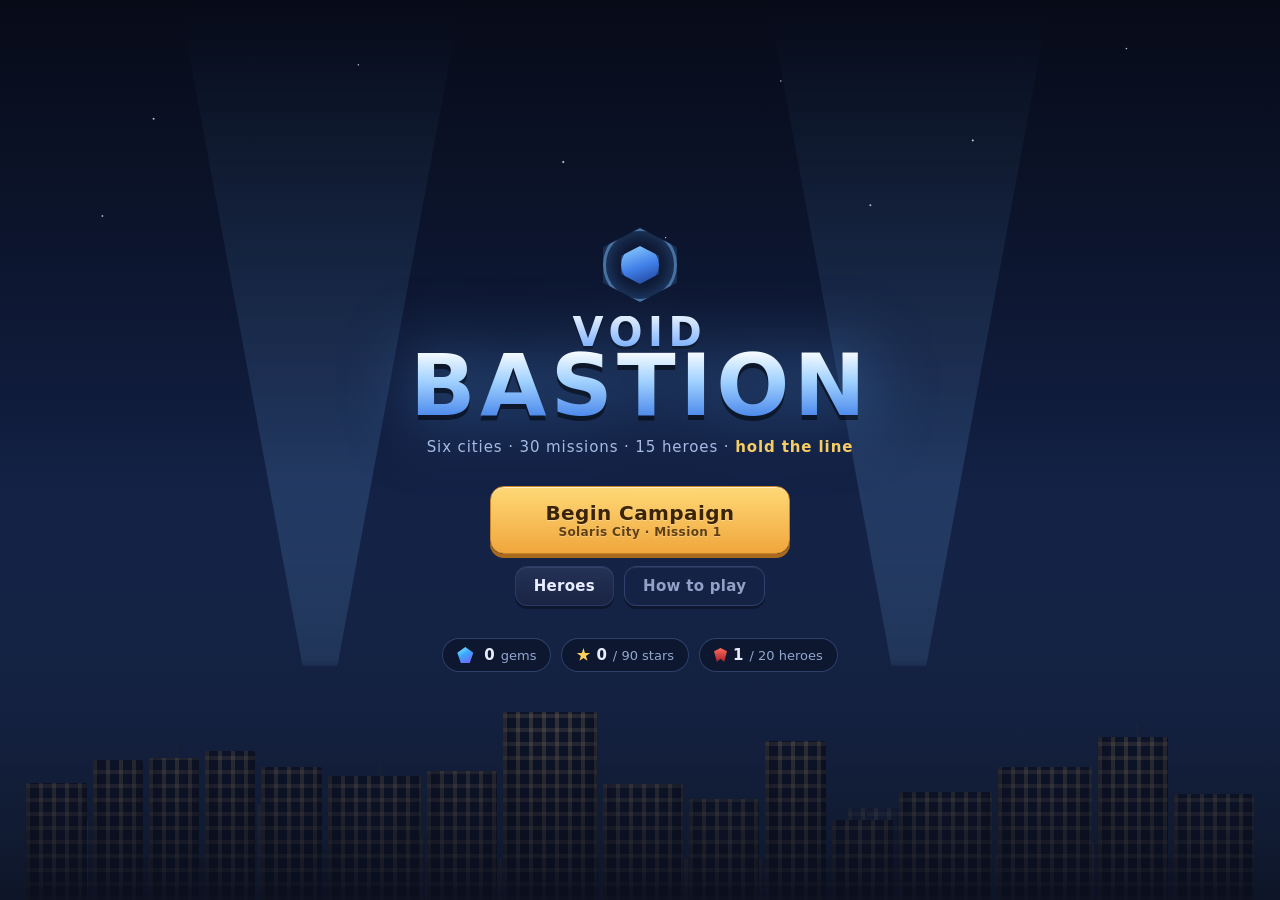
==== commit 80b68511: "Add a pre-game loadout screen, ramping round payouts and 4 more units Turn-13 pass over the campaign" ====
--- a/docs/index.html
+++ b/docs/index.html
@@ -411,6 +411,63 @@
 .res-stars span:nth-child(3).show{animation-delay:.32s}
 @keyframes starPop{to{transform:scale(1); opacity:1}}
 
+/* ============ LOADOUT ============ */
+#screen-loadout{flex-direction:column; padding:22px 30px 0; overflow:hidden}
+.loadout-grid{
+  flex:1; min-height:0; overflow-y:auto;
+  display:grid; grid-template-columns:repeat(auto-fill,minmax(148px,1fr));
+  gap:12px; align-content:start; padding-bottom:16px;
+}
+.lo-card{
+  position:relative; text-align:left; cursor:pointer; color:var(--txt);
+  padding:10px; border-radius:14px; border:1px solid var(--line);
+  background:linear-gradient(180deg,var(--panel2),var(--panel));
+  display:flex; flex-direction:column; align-items:center; gap:2px;
+  transition:transform .12s ease, border-color .12s ease;
+}
+.lo-card:hover:not(.locked){transform:translateY(-3px)}
+.lo-card.picked{border-color:var(--r); box-shadow:0 0 0 2px var(--r), 0 0 22px -6px var(--r)}
+.lo-card.locked{opacity:.35; cursor:not-allowed; filter:grayscale(.8)}
+.lo-card.full:not(.picked){opacity:.45}
+.lo-card canvas{margin-top:2px}
+.lo-card .lo-name{font-size:13.5px; font-weight:900}
+.lo-card .lo-role{font-size:10.5px; color:var(--muted); text-align:center}
+.lo-card .lo-ult{
+  font-size:10px; font-weight:800; letter-spacing:.03em; margin-top:4px;
+  color:var(--r); opacity:.9; text-align:center;
+}
+.lo-card .lo-tags{display:flex; gap:4px; flex-wrap:wrap; justify-content:center; margin-top:5px}
+.lo-card .lo-tags span{
+  font-size:9px; font-weight:800; letter-spacing:.06em; text-transform:uppercase;
+  padding:2px 6px; border-radius:999px; background:rgba(255,255,255,.1); color:#c3cdf0;
+}
+.lo-card .lo-rar{
+  position:absolute; top:6px; left:6px; width:8px; height:8px; border-radius:2px;
+  background:var(--r); box-shadow:0 0 8px var(--r);
+}
+.lo-card .lo-tick{
+  position:absolute; top:5px; right:7px; font-size:13px; font-weight:900; color:var(--r);
+}
+.loadout-bar{
+  display:flex; align-items:center; gap:14px; padding:12px 0 max(14px,env(safe-area-inset-bottom));
+  border-top:1px solid var(--line);
+}
+.loadout-picked{flex:1; display:flex; gap:8px; min-height:44px; align-items:center; flex-wrap:wrap}
+.loadout-slot{
+  display:flex; align-items:center; gap:7px; padding:5px 12px 5px 6px; border-radius:999px;
+  background:rgba(255,255,255,.07); border:1px solid var(--line); font-size:12.5px; font-weight:800;
+}
+.loadout-slot.empty{color:var(--muted); font-weight:700; padding-left:14px; border-style:dashed}
+@media (max-width:640px){
+  #screen-loadout{padding:16px 14px 0}
+  .loadout-grid{grid-template-columns:repeat(auto-fill,minmax(108px,1fr)); gap:8px}
+  .lo-card{padding:7px}
+  .lo-card .lo-name{font-size:12px}
+  .lo-card .lo-tags{display:none}
+  .loadout-bar{flex-direction:column; align-items:stretch; gap:8px}
+  .loadout-bar .btn{width:100%}
+}
+
 /* ============ GAME ============ */
 #screen-game{flex-direction:column}
 .game-wrap{display:flex; width:100%; height:100%; gap:0}
@@ -1099,6 +1156,21 @@
   </header>
   <p class="chapter-blurb" id="lvl-blurb"></p>
   <div class="level-grid" id="level-grid"><!-- built by JS --></div>
+</section>
+
+<!-- ===================== LOADOUT ===================== -->
+<section class="screen" id="screen-loadout">
+  <header class="sub-head">
+    <button class="btn small" id="btn-loadout-back">&larr; Missions</button>
+    <h2 id="lo-title">Choose your squad</h2>
+    <span class="progress-chip" id="lo-count">0 / 1 picked</span>
+  </header>
+  <p class="chapter-blurb" id="lo-sub"></p>
+  <div class="loadout-grid" id="loadout-grid"><!-- built by JS --></div>
+  <div class="loadout-bar">
+    <div class="loadout-picked" id="lo-picked"></div>
+    <button class="btn btn-primary big" id="btn-deploy">Deploy</button>
+  </div>
 </section>
 
 <!-- ===================== GAME ===================== -->
@@ -1211,22 +1283,29 @@
   <div class="help-card">
     <h2>How to play</h2>
     <ol>
-      <li>Pick a tower or hero from the right panel, then click the grass to place it. You can't build on the track.</li>
-      <li>Press <b>Start Round</b> to send in the legion. Clear every round to finish the level.</li>
-      <li>Every trooper that reaches the bastion costs you lives. Kills earn cash for more towers.</li>
+      <li>Every mission starts on the <b>squad screen</b>: pick which heroes you're taking before you
+          deploy. Only the ones you choose show up in the shop, so the map screen stays readable.</li>
+      <li>Pick a unit or hero from the right panel, then click the ground to place it. You can't build on the road.</li>
+      <li>Press <b>Start Round</b> to send in the legion. Clear every round to finish the mission.</li>
+      <li>Every trooper that reaches the bastion costs you lives. Kills earn cash — and <b>every round
+          you clear pays a bonus that grows as the mission goes on</b>, so the late rounds are where
+          the big upgrades get paid for.</li>
       <li>Hero slots grow with the campaign: <b>one</b> in the first city, <b>two</b> in the second,
-          <b>three</b> from the third on. Towers are the backbone; heroes are support.</li>
+          <b>three</b> from the third on. Units are the backbone; heroes are support.</li>
       <li>A hero's ultimate only unlocks once it is <b>fully upgraded</b>, and most get a single use
           per round. Lighter kits like Streak and Nocturne unlock earlier and get two.</li>
-      <li>Later missions open a <b>second road</b> — the legion arrives from two directions at once.</li>
-      <li>Click a placed unit to <b>upgrade</b> or <b>sell</b> it.</li>
-      <li>Clearing rounds earns <b>gems</b>. Spend 150 gems on a crate to unlock the other heroes.</li>
-      <li><b>Verdant</b>, <b>Streak</b> and <b>Paragon</b> have clickable ultimates — click them on the
-          map to fire. Each gets 1 use per round, 2 once upgraded, and 3 at max level.</li>
-      <li>From level 3 the legion sends <b>counter escorts</b>: some suppress heroes that carry a
-          matching tag while they're nearby, others are flatly immune to a damage type. Check the
-          level card before you pick your two heroes — and remember towers are never affected.</li>
-      <li>Beat all <b>10 levels</b> across four maps to finish the campaign.</li>
+      <li>The <b>Relay Mast</b> builds nothing of its own — it widens the range and speeds up the fire
+          of every unit standing inside its ring.</li>
+      <li>Click a placed unit to <b>upgrade</b> or <b>sell</b> it. Upgrades are flat: <b>500 / 1500</b>
+          for a unit, <b>1000 / 2500</b> for a hero.</li>
+      <li>Stars pay <b>gems</b>, and a whole city taken at 3★ pays a bounty. Spend gems on cases to
+          unlock the rest of the roster.</li>
+      <li>Most heroes have a clickable ultimate — click them on the map, or press <b>Q</b>, to fire.</li>
+      <li>From mission 3 the legion sends <b>counter escorts</b>: some suppress heroes that carry a
+          matching tag while they're nearby, others are flatly immune to a damage type. The squad
+          screen marks the tags an escort shuts down in red — and units are never affected.</li>
+      <li>Take all three stars on every mission in a city to open the next one. <b>Six cities,
+          30 missions.</b></li>
     </ol>
     <button class="btn btn-primary" id="btn-help-close">Got it</button>
   </div>
@@ -1574,11 +1653,9 @@
 CHAPTERS.forEach((ch, ci) => {
   for (let i = 0; i < MISSIONS_PER_CHAPTER; i++) {
     const seed = 9000 + ci * 137 + i * 29;
-    /* from the second city on, the later missions open a second road, so the
-       legion arrives from two directions and one strongpoint is not enough */
-    const twoLanes = ci >= 1 && i >= 2;
+    /* one road per map — a second entrance read as clutter rather than a
+       decision, so the pressure comes from the waves instead */
     const routes = [generateRoute(seed)];
-    if (twoLanes) routes.push(generateRoute(seed + 5171));
     MAPS.push({
       id: `${ch.id}-${i + 1}`,
       name: `${ch.name} ${['I', 'II', 'III', 'IV', 'V'][i]}`,
@@ -1774,6 +1851,18 @@
 const LEVEL_COUNT = LEVELS.length;
 const LEVEL_BY_N = Object.fromEntries(LEVELS.map((l) => [l.n, l]));
 
+/**
+ * What clearing a round pays. It starts small and grows steeply, so the back
+ * half of a mission is where upgrades become affordable — early rounds are
+ * about surviving on what you have.
+ */
+function roundBonus(roundNo, totalRounds, missionNo) {
+  const p = totalRounds > 1 ? (roundNo - 1) / (totalRounds - 1) : 1;
+  const base = 120 + missionNo * 12;
+  const ramp = Math.pow(p, 1.6) * (900 + missionNo * 45);
+  return Math.round(base + ramp);
+}
+
 /** gems paid out for finishing a mission (first clear pays double) */
 function levelReward(lv) { return 16 + lv.n * 3; }
 
@@ -1935,6 +2024,87 @@
     ctx.restore();
     ctx.fillStyle = lvl > 1 ? '#ffcf5c' : '#8a92ad';
     ctx.beginPath(); ctx.arc(-4, 2, 6, 0, TAU); ctx.fill();
+  },
+
+  /* --- more base units --- */
+  precinct(ctx, lvl, t) {
+    Art.base(ctx, '#4a6fa8', '#1f3358');
+    /* riot shield */
+    ctx.fillStyle = '#2b3d5c';
+    roundRect(ctx, 6, -10, 7, 20, 3); ctx.fill();
+    ctx.fillStyle = '#8fb2e0';
+    roundRect(ctx, 7.5, -8, 4, 16, 2); ctx.fill();
+    /* sidearm */
+    ctx.fillStyle = '#161a24';
+    roundRect(ctx, 2, -3.5, 18, 6, 2.5); ctx.fill();
+    ctx.fillStyle = lvl > 1 ? '#ffcf5c' : '#6e8ec0';
+    ctx.beginPath(); ctx.arc(-3, 0, 6.5, 0, TAU); ctx.fill();
+    /* the light bar */
+    const flash = Math.sin(t * 8) > 0;
+    ctx.fillStyle = flash ? '#ff5a6e' : '#3a4d70';
+    roundRect(ctx, -8, -15, 7, 4, 1.5); ctx.fill();
+    ctx.fillStyle = flash ? '#3a4d70' : '#5bc8ff';
+    roundRect(ctx, 1, -15, 7, 4, 1.5); ctx.fill();
+  },
+  cryo(ctx, lvl, t) {
+    Art.base(ctx, '#a8e4f0', '#2f6a8c');
+    /* coolant tanks */
+    ctx.fillStyle = '#1d3a4c';
+    roundRect(ctx, -11, -12, 8, 16, 3); ctx.fill();
+    roundRect(ctx, 3, -12, 8, 16, 3); ctx.fill();
+    ctx.fillStyle = `rgba(180,240,255,${.6 + Math.sin(t * 3) * .3})`;
+    roundRect(ctx, -9.5, -10, 5, 12, 2); ctx.fill();
+    roundRect(ctx, 4.5, -10, 5, 12, 2); ctx.fill();
+    /* emitter */
+    ctx.fillStyle = '#dff6ff';
+    roundRect(ctx, -4, -20, 8, 9, 3); ctx.fill();
+    ctx.strokeStyle = `rgba(220,250,255,${.5 + Math.sin(t * 5) * .4})`;
+    ctx.lineWidth = 2;
+    ctx.beginPath(); ctx.arc(0, -16, 12 + Math.sin(t * 2) * 2, -2.4, -.7); ctx.stroke();
+    if (lvl > 2) {
+      ctx.fillStyle = '#ffffff';
+      starPath(ctx, 0, -26, 6, 4, 1.8, t); ctx.fill();
+    }
+  },
+  siege(ctx, lvl, t) {
+    /* tracks */
+    ctx.fillStyle = 'rgba(0,0,0,.3)';
+    ctx.beginPath(); ctx.ellipse(0, 10, 22, 8, 0, 0, TAU); ctx.fill();
+    ctx.fillStyle = '#20242f';
+    roundRect(ctx, -19, -3, 38, 15, 6); ctx.fill();
+    ctx.fillStyle = '#39414f';
+    for (let i = -2; i <= 2; i++) roundRect(ctx, i * 7 - 2.5, 0, 5, 9, 2), ctx.fill();
+    /* hull */
+    const g = ctx.createLinearGradient(0, -14, 0, 4);
+    g.addColorStop(0, '#6c7789'); g.addColorStop(1, '#333a48');
+    ctx.fillStyle = g;
+    roundRect(ctx, -15, -13, 30, 15, 4); ctx.fill();
+    ctx.strokeStyle = 'rgba(0,0,0,.4)'; ctx.lineWidth = 1.6; ctx.stroke();
+    /* the gun */
+    ctx.fillStyle = '#1b1f29';
+    roundRect(ctx, 0, -8, 30, 8, 3); ctx.fill();
+    ctx.fillStyle = '#4c556b';
+    roundRect(ctx, 26, -10, 8, 12, 3); ctx.fill();
+    ctx.fillStyle = lvl > 1 ? '#ffcf5c' : '#8a92ad';
+    ctx.beginPath(); ctx.arc(-4, -6, 5.5, 0, TAU); ctx.fill();
+  },
+  relay(ctx, lvl, t) {
+    Art.base(ctx, '#8a7fd0', '#3b3168');
+    /* mast */
+    ctx.strokeStyle = '#c9c2f0'; ctx.lineWidth = 2.6; ctx.lineCap = 'round';
+    ctx.beginPath(); ctx.moveTo(0, 6); ctx.lineTo(0, -22); ctx.stroke();
+    ctx.lineWidth = 1.6;
+    for (let i = 0; i < 3; i++) {
+      const y = -6 - i * 6;
+      ctx.beginPath(); ctx.moveTo(-6 + i, y); ctx.lineTo(6 - i, y); ctx.stroke();
+    }
+    /* the pulse it sends out */
+    const p = (t * .8) % 1;
+    ctx.strokeStyle = `rgba(190,170,255,${.7 * (1 - p)})`;
+    ctx.lineWidth = 2;
+    ctx.beginPath(); ctx.arc(0, -22, 6 + p * 16, 0, TAU); ctx.stroke();
+    ctx.fillStyle = lvl > 2 ? '#ffd977' : '#e0d8ff';
+    ctx.beginPath(); ctx.arc(0, -22, 3.4, 0, TAU); ctx.fill();
   },
 
   /* --- heroes --- */
@@ -2898,29 +3068,174 @@
     }
     ctx.restore();
   },
+  adamant(ctx, lvl, t) {
+    const bob = Math.sin(t * 1.9) * 2;
+    ctx.save(); ctx.translate(0, bob);
+
+    /* he hangs in a charged field */
+    const halo = ctx.createRadialGradient(0, 0, 4, 0, 0, 30);
+    halo.addColorStop(0, `rgba(255,215,90,${.2 + Math.sin(t * 4) * .1})`);
+    halo.addColorStop(1, 'rgba(255,215,90,0)');
+    ctx.fillStyle = halo;
+    ctx.beginPath(); ctx.arc(0, 0, 30, 0, TAU); ctx.fill();
+
+    /* black cape */
+    ctx.fillStyle = '#14141c';
+    ctx.beginPath();
+    ctx.moveTo(-7, -11);
+    ctx.quadraticCurveTo(-21 - Math.sin(t * 2) * 4, 2, -13, 16);
+    ctx.lineTo(13, 16);
+    ctx.quadraticCurveTo(21 + Math.sin(t * 2) * 4, 2, 7, -11);
+    ctx.closePath(); ctx.fill();
+
+    ctx.fillStyle = '#1b1b24';
+    roundRect(ctx, -7.5, 2, 6, 12, 3); ctx.fill();
+    roundRect(ctx, 1.5, 2, 6, 12, 3); ctx.fill();
+
+    const g = ctx.createLinearGradient(0, -12, 0, 6);
+    g.addColorStop(0, '#3a3a48'); g.addColorStop(1, '#101017');
+    ctx.fillStyle = g;
+    ctx.beginPath();
+    ctx.moveTo(-9, -11); ctx.lineTo(9, -11);
+    ctx.quadraticCurveTo(11.5, -2, 8, 5); ctx.lineTo(-8, 5);
+    ctx.quadraticCurveTo(-11.5, -2, -9, -11);
+    ctx.fill();
+
+    /* the bolt on his chest */
+    ctx.fillStyle = '#ffd23f';
+    ctx.beginPath();
+    ctx.moveTo(1.5, -11); ctx.lineTo(-4, -3.5); ctx.lineTo(-.5, -3.5);
+    ctx.lineTo(-3, 4); ctx.lineTo(4.5, -5.5); ctx.lineTo(1, -5.5);
+    ctx.closePath(); ctx.fill();
+
+    ctx.fillStyle = '#e8c9a8';
+    ctx.beginPath(); ctx.arc(0, -15, 6, 0, TAU); ctx.fill();
+    ctx.fillStyle = '#14141c';
+    ctx.beginPath(); ctx.arc(0, -17.5, 6.2, Math.PI * 1.02, Math.PI * 1.98); ctx.fill();
+    ctx.fillStyle = `rgba(255,225,120,${.6 + Math.sin(t * 5) * .4})`;
+    ctx.beginPath();
+    ctx.ellipse(-2.3, -15.4, 1.8, 1.1, 0, 0, TAU);
+    ctx.ellipse(2.3, -15.4, 1.8, 1.1, 0, 0, TAU);
+    ctx.fill();
+
+    /* arcs snapping off his fists */
+    ctx.strokeStyle = `rgba(255,225,120,${.5 + Math.sin(t * 15) * .4})`;
+    ctx.lineWidth = 1.6;
+    for (const s2 of [-1, 1]) {
+      const a = t * 7 * s2;
+      ctx.beginPath();
+      ctx.moveTo(s2 * 12, 0);
+      ctx.lineTo(s2 * 15 + Math.cos(a) * 3, 5 + Math.sin(a) * 3);
+      ctx.lineTo(s2 * 13, 10);
+      ctx.stroke();
+    }
+    ctx.restore();
+  },
+  breaker(ctx, lvl, t) {
+    const heave = Math.sin(t * 1.4) * 1.6;
+    ctx.save(); ctx.translate(0, heave * .4);
+    ctx.fillStyle = 'rgba(0,0,0,.36)';
+    ctx.beginPath(); ctx.ellipse(0, 16, 22, 7, 0, 0, TAU); ctx.fill();
+
+    ctx.fillStyle = '#3b3550';
+    roundRect(ctx, -10, 5, 9, 11, 3); ctx.fill();
+    roundRect(ctx, 1, 5, 9, 11, 3); ctx.fill();
+
+    /* a slab of a body */
+    const g = ctx.createLinearGradient(0, -15, 0, 9);
+    g.addColorStop(0, '#b8b0c8'); g.addColorStop(1, '#4a4460');
+    ctx.fillStyle = g;
+    ctx.beginPath();
+    ctx.moveTo(-14, -8);
+    ctx.quadraticCurveTo(-16, 6, -10, 8);
+    ctx.lineTo(10, 8);
+    ctx.quadraticCurveTo(16, 6, 14, -8);
+    ctx.quadraticCurveTo(8, -14, 0, -13);
+    ctx.quadraticCurveTo(-8, -14, -14, -8);
+    ctx.fill();
+    ctx.strokeStyle = 'rgba(0,0,0,.35)'; ctx.lineWidth = 1.6; ctx.stroke();
+
+    /* bone spurs down the arms and shoulders */
+    ctx.fillStyle = '#efe9f5';
+    const spur = (x, y, h2, lean) => {
+      ctx.beginPath();
+      ctx.moveTo(x - 2.4, y); ctx.lineTo(x + lean, y - h2); ctx.lineTo(x + 2.4, y);
+      ctx.closePath(); ctx.fill();
+    };
+    spur(-11, -8, 9, -3); spur(-6, -12, 7, -2);
+    spur(11, -8, 9, 3); spur(6, -12, 7, 2);
+    spur(-15, 2, 6, -4); spur(15, 2, 6, 4);
+
+    /* arms */
+    ctx.fillStyle = '#8f87a8';
+    ctx.save(); ctx.translate(-15, -3); ctx.rotate(-.2 + heave * .05);
+    roundRect(ctx, -5, 0, 10, 17, 5); ctx.fill(); ctx.restore();
+    ctx.save(); ctx.translate(15, -3); ctx.rotate(.2 - heave * .05);
+    roundRect(ctx, -5, 0, 10, 17, 5); ctx.fill(); ctx.restore();
+
+    /* small hard head */
+    ctx.fillStyle = '#a89fbf';
+    roundRect(ctx, -6.5, -22, 13, 11, 4.5); ctx.fill();
+    ctx.fillStyle = '#efe9f5';
+    spur(-4, -22, 6, -2); spur(4, -22, 6, 2);
+    ctx.fillStyle = `rgba(255,90,90,${.65 + Math.sin(t * 4) * .35})`;
+    roundRect(ctx, -4.5, -18.5, 3.4, 2, .9); ctx.fill();
+    roundRect(ctx, 1.1, -18.5, 3.4, 2, .9); ctx.fill();
+
+    if (lvl > 2) {
+      ctx.strokeStyle = `rgba(220,200,255,${.3 + Math.sin(t * 5) * .2})`;
+      ctx.lineWidth = 2;
+      ctx.beginPath(); ctx.arc(0, -2, 26, 0, TAU); ctx.stroke();
+    }
+    ctx.restore();
+  },
 };
 
 /* ---------------- towers ---------------- */
 const TOWERS = [
   {
-    id: 'sentry', name: 'Dart Sentry', cost: 200, art: Art.sentry, rotates: true,
+    id: 'sentry', name: 'Auto-Sentry', cost: 200, art: Art.sentry, rotates: true,
     range: 132, cooldown: .58, damage: 1, pierce: 2, projSpeed: 560, kind: 'dart',
-    color: '#8fa3d8', desc: 'Reliable single-target darts.',
+    color: '#8fa3d8', desc: 'City-issue autoturret. Cheap, reliable, everywhere.',
   },
   {
-    id: 'tack', name: 'Tack Ring', cost: 320, art: Art.tack,
+    id: 'precinct', name: 'Precinct Squad', cost: 300, art: Art.precinct, rotates: true,
+    range: 118, cooldown: .26, damage: 1, pierce: 1, projSpeed: 620, kind: 'dart',
+    color: '#6e8ec0', desc: 'Two officers behind a riot shield. Fast, light, close range.',
+  },
+  {
+    id: 'tack', name: 'Shrapnel Ring', cost: 320, art: Art.tack,
     range: 96, cooldown: 1.05, damage: 1, pierce: 1, projSpeed: 330, kind: 'burst', shots: 8,
-    color: '#d79a54', desc: 'Fires eight tacks in a ring. Great on corners.',
+    color: '#d79a54', desc: 'Throws fragments in every direction. Best on a tight corner.',
   },
   {
-    id: 'frost', name: 'Frost Totem', cost: 380, art: Art.frost,
+    id: 'frost', name: 'Frost Pylon', cost: 380, art: Art.frost,
     range: 112, cooldown: 1.7, damage: 1, kind: 'frost', slow: .45, slowTime: 2.2,
-    color: '#9fe4ff', desc: 'Chilling pulse slows every balloon in range.',
+    color: '#9fe4ff', desc: 'Chilling pulse. Slows everything caught in it.',
   },
   {
-    id: 'bomb', name: 'Bomb Lobber', cost: 480, art: Art.bomb, rotates: true,
+    id: 'mortar', name: 'Mortar Post', cost: 480, art: Art.bomb, rotates: true,
     range: 158, cooldown: 1.5, damage: 2, projSpeed: 300, kind: 'bomb', blast: 54,
-    color: '#8a92ad', desc: 'Lobs explosives that damage a whole cluster.',
+    color: '#8a92ad', desc: 'Lobs shells that catch a whole cluster.',
+  },
+  {
+    id: 'cryo', name: 'Cryo Battery', cost: 620, art: Art.cryo,
+    range: 150, cooldown: 2.4, damage: 2, kind: 'frost', slow: .22, slowTime: 3.4,
+    color: '#a8e4f0',
+    desc: 'Frostline hardware. Wide, deep freeze — the heaviest slow in the game.',
+  },
+  {
+    id: 'relay', name: 'Relay Mast', cost: 700, art: Art.relay,
+    range: 150, cooldown: 99, damage: 0, kind: 'support',
+    buff: { range: .22, rate: .78 },
+    color: '#b0a4ff',
+    desc: 'Fires nothing. Everything else inside its ring gains range and shoots faster.',
+  },
+  {
+    id: 'siege', name: 'Siege Tank', cost: 950, art: Art.siege, rotates: true,
+    range: 210, cooldown: 2.6, damage: 8, projSpeed: 420, kind: 'bomb', blast: 78,
+    color: '#6c7789',
+    desc: 'One enormous shell at a time. Slow to reload, ruinous on arrival.',
   },
 ];
 
@@ -3187,6 +3502,38 @@
     },
     desc: 'Quick baton work at close range. Expose finds the seams in every suit of armour on the '
         + 'field, so shields stop working and everything takes an extra point per hit.',
+  },
+  {
+    id: 'adamant', name: 'Adamant', role: 'Storm Tyrant', art: Art.adamant,
+    rarity: 'Legendary', rarityColor: '#ffd23f', glow: 'rgba(255,210,63,.5)',
+    range: 190, cooldown: .9, damage: 4, kind: 'chain', chains: 5,
+    color: '#ffd23f', tags: ['electric', 'storm'],
+    ability: {
+      kind: 'judgement',
+      name: 'Judgement',
+      charges: [0, 0, 1],
+      unlockNote: 'Unlocks at Lv 3',
+      duration: [3, 4, 5],
+      hint: 'Click Adamant to pass sentence',
+    },
+    desc: 'An old god with no patience: heavy forked lightning on a short cycle. Judgement holds '
+        + 'the whole field in place under a standing storm and burns it down.',
+  },
+  {
+    id: 'breaker', name: 'Breaker', role: 'Engine of Ruin', art: Art.breaker,
+    rarity: 'Legendary', rarityColor: '#cfc4e8', glow: 'rgba(200,190,235,.45)',
+    range: 104, cooldown: 1.25, damage: 9, kind: 'smash',
+    color: '#b8b0c8', tags: ['kinetic'],
+    ability: {
+      kind: 'rampage',
+      name: 'Rampage',
+      charges: [0, 0, 1],
+      unlockNote: 'Unlocks at Lv 3',
+      duration: [6, 8, 10],
+      hint: 'Click Breaker to let it off the leash',
+    },
+    desc: 'Hits harder than anything else in the roster and cannot reach past its own arms. '
+        + 'Rampage doubles its reach and swings, and every kill feeds the next.',
   },
 ];
 
@@ -3832,6 +4179,18 @@
     this.noise({ dur: .35, gain: .16, type: 'bandpass', freq: 3000, freqTo: 900, q: 2.4, attack: .002 });
   },
 
+  judgement() {
+    this.tone({ freq: 60, to: 40, dur: 1.6, type: 'sine', gain: .2, attack: .02, hold: .5 });
+    this.noise({ dur: .3, gain: .3, type: 'highpass', freq: 2000, attack: .001 });
+    [1400, 900, 600].forEach((f, i) =>
+      this.tone({ freq: f, to: f * .4, dur: .5, type: 'sawtooth', gain: .05, delay: i * .12 }));
+  },
+  rampage() {
+    this.tone({ freq: 90, to: 46, dur: .8, type: 'square', gain: .16, attack: .004, hold: .2 });
+    this.noise({ dur: .8, gain: .18, type: 'lowpass', freq: 1400, freqTo: 200, attack: .004, hold: .15 });
+    this.tone({ freq: 220, to: 120, dur: .9, type: 'sawtooth', gain: .06, delay: .1, attack: .02 });
+  },
+
   /** can't afford it / can't do that */
   deny() {
     this.tone({ freq: 225, to: 155, dur: .12, type: 'square', gain: .05, attack: .002 });
@@ -4280,26 +4639,36 @@
     this.charges = this.maxCharges;
     this.ultAnim = 0;
     this.overdrive = 0;      // Streak's supersonic window
+    this.rampage = 0;        // Breaker off the leash
+    this.rampageKills = 0;
     this.disabled = 0;       // knocked offline by a boss power
   }
 
   get mods() { return levelMods(this.level); }
   get maxCharges() { return this.def.ability ? this.def.ability.charges[this.level - 1] : 0; }
   get ultReady() { return !!this.def.ability && this.charges > 0; }
-  get range() { return this.def.range * this.mods.range; }
   get rate() { return this.def.cooldown * this.mods.rate; }
   get damage() { return this.def.damage + this.mods.damage; }
   get pierce() { return (this.def.pierce || 1) + this.mods.pierce; }
+  /** a Relay Mast in range widens the reach and shortens the cycle */
+  get range() {
+    const rampage = this.rampage > 0 ? 2 : 1;
+    return this.def.range * this.mods.range * (this.buffRange || 1) * rampage;
+  }
   /** Overdrive collapses the cooldown to a fraction of normal; Rally speeds everything up */
   firingRateIn(game) {
     let r = this.overdrive > 0 ? this.rate * .17 : this.rate;
     if (game && game.rally > 0) r *= .5;
+    if (this.buffRate) r *= this.buffRate;
+    /* each kill during a Rampage shortens the next swing */
+    if (this.rampage > 0) r *= Math.max(.28, .5 - this.rampageKills * .02);
     return r;
   }
 
   update(dt, game) {
     this.placeAnim = Math.min(1, this.placeAnim + dt * 3.2);
     if (this.ultAnim > 0) this.ultAnim = Math.max(0, this.ultAnim - dt);
+    if (this.rampage > 0) this.rampage = Math.max(0, this.rampage - dt);
     if (this.overdrive > 0) {
       this.overdrive = Math.max(0, this.overdrive - dt);
       /* he blurs through his own after-images while it lasts */
@@ -4328,6 +4697,8 @@
       this.angle += diff * Math.min(1, dt * 12);
       this.facing = Math.cos(want) < 0 ? -1 : 1;
     }
+
+    if (this.def.kind === 'support') return;
 
     if (this.cd <= 0) {
       const kind = this.def.kind;
@@ -4458,7 +4829,9 @@
         for (const b of game.enemies) {
           if (b.dead || distSq(b.x, b.y, this.x, this.y) > this.range * this.range) continue;
           b.d = Math.max(0, b.d - 18);
+          const was = b.dead;
           game.damage(b, this.damage, { source: this, x: b.x, y: b.y, tags: d.tags });
+          if (!was && b.dead && this.rampage > 0) this.rampageKills++;
         }
         game.shake = Math.max(game.shake, 5);
         Sfx.smash();
@@ -4649,6 +5022,23 @@
       this.def.art(ctx, this.level, time);
     }
     ctx.restore();
+
+    /* a mast quietly shows what it is covering */
+    if (this.def.kind === 'support') {
+      ctx.save();
+      ctx.strokeStyle = `rgba(176,164,255,${selected ? .55 : .22})`;
+      ctx.fillStyle = `rgba(176,164,255,${selected ? .1 : .045})`;
+      ctx.lineWidth = 1.6;
+      ctx.beginPath(); ctx.arc(this.x, this.y, this.range, 0, TAU);
+      ctx.fill(); ctx.stroke();
+      ctx.restore();
+    } else if (this.buffRange > 1) {
+      ctx.save();
+      ctx.strokeStyle = `rgba(190,175,255,${.35 + Math.sin(time * 3) * .15})`;
+      ctx.lineWidth = 1.6;
+      ctx.beginPath(); ctx.arc(this.x, this.y, 21, -1.1, -2.05, true); ctx.stroke();
+      ctx.restore();
+    }
 
     if (selected) {
       ctx.save();
@@ -5161,6 +5551,9 @@
     this.webs = [];
     this.strikes = [];
     this.rally = 0;
+    this.judgement = 0;
+    this.judgementDmg = 6;
+    this.judgementTick = 0;
     this.downpour = 0;
     this.downpourDmg = 2;
     this.downpourTick = 0;
@@ -5840,6 +6233,27 @@
         for (const e of this.enemies) if (!e.dead) this.spark(e.x, e.y, '#ff8aa8', 3);
         this.floatText(t.x, t.y - 66, 'ARMOUR EXPOSED', '#ff9ab0', 1.6, 16);
         Sfx.expose();
+        break;
+      }
+
+      case 'judgement': {
+        /* a standing storm: everything pinned and struck, repeatedly */
+        this.judgement = Math.max(this.judgement, ab.duration[t.level - 1]);
+        this.judgementDmg = 4 + t.level * 2;
+        burst('#ffd23f', 34);
+        this.flash = Math.max(this.flash, .4);
+        this.floatText(t.x, t.y - 70, 'JUDGEMENT', '#ffe27a', 1.8, 20);
+        Sfx.judgement();
+        break;
+      }
+
+      case 'rampage': {
+        t.rampage = ab.duration[t.level - 1];
+        t.rampageKills = 0;
+        burst('#cfc4e8', 32);
+        this.shake = Math.max(this.shake, 12);
+        this.floatText(t.x, t.y - 66, 'RAMPAGE', '#e8dcff', 1.6, 18);
+        Sfx.rampage();
         break;
       }
 
@@ -5917,7 +6331,7 @@
 
   finishRound() {
     this.running = false;
-    const bonus = 95 + this.round * 14 + this.levelNo * 10;
+    const bonus = roundBonus(this.round, this.waves.length, this.levelNo);
     this.cash += bonus;
     this.floatText(CANVAS_W / 2, 90, `Round ${this.round} cleared  +$${bonus}`, '#4ade80', 2.2, 22);
     for (let i = 0; i < 12; i++) {
@@ -6061,6 +6475,26 @@
         Sfx.bossNull();
         break;
       }
+    }
+  }
+
+  /* ---------------- support masts ---------------- */
+  /** recomputed each step: who is standing inside a Relay Mast's ring */
+  updateBuffs() {
+    const masts = this.towers.filter((t) => t.def.kind === 'support');
+    for (const t of this.towers) {
+      let range = 1, rate = 1;
+      if (t.def.kind !== 'support') {
+        for (const m of masts) {
+          const r = m.def.range * m.mods.range;
+          if (distSq(m.x, m.y, t.x, t.y) > r * r) continue;
+          /* masts do not stack in full — the best one wins, plus a little */
+          range = Math.max(range, 1 + m.def.buff.range * (1 + (m.level - 1) * .25));
+          rate = Math.min(rate, m.def.buff.rate - (m.level - 1) * .05);
+        }
+      }
+      t.buffRange = range;
+      t.buffRate = rate;
     }
   }
 
@@ -6317,12 +6751,28 @@
 
     for (const b of this.enemies) if (!b.dead) b.update(dt, this);
     this.updateSuppression();
+    this.updateBuffs();
     for (const t of this.towers) t.update(dt, this);
     for (const p of this.projectiles) if (!p.dead) p.update(dt, this);
     for (const sw of this.saws) if (!sw.dead) sw.update(dt, this);
     for (const ln of this.lances) if (!ln.dead) ln.update(dt, this);
     if (this.rally > 0) this.rally -= dt;
     if (this.exposed > 0) this.exposed -= dt;
+    if (this.judgement > 0) {
+      this.judgement -= dt;
+      this.judgementTick -= dt;
+      for (const e of this.enemies) if (!e.dead) e.chill(0, .25);
+      if (this.judgementTick <= 0) {
+        this.judgementTick = .45;
+        for (const e of [...this.enemies]) {
+          if (e.dead) continue;
+          this.damage(e, this.judgementDmg, { x: e.x, y: e.y, silent: true, tags: ['electric'] });
+          if (Math.random() < .4) this.spark(e.x, e.y, '#ffe27a', 4);
+        }
+        this.shake = Math.max(this.shake, 4);
+        Sfx.zap();
+      }
+    }
     if (this.downpour > 0) {
       this.downpour -= dt;
       this.downpourTick -= dt;
@@ -6516,6 +6966,25 @@
       ctx.restore();
     }
 
+    /* Judgement: the sky itself is the weapon */
+    if (this.judgement > 0) {
+      ctx.save();
+      ctx.fillStyle = `rgba(255,220,120,${.06 + Math.sin(this.time * 20) * .05})`;
+      ctx.fillRect(0, 0, CANVAS_W, CANVAS_H);
+      ctx.strokeStyle = 'rgba(255,230,150,.75)';
+      ctx.lineWidth = 2;
+      const n = this.fx > .75 ? 5 : 3;
+      for (let i = 0; i < n; i++) {
+        const x = ((this.time * 300 + i * 331) % CANVAS_W);
+        ctx.beginPath();
+        ctx.moveTo(x, 0);
+        let y = 0;
+        while (y < CANVAS_H) { y += 70; ctx.lineTo(x + rand(-26, 26), y); }
+        ctx.stroke();
+      }
+      ctx.restore();
+    }
+
     /* Downpour: rain across the whole board while it lasts */
     if (this.downpour > 0) {
       ctx.save();
@@ -6580,6 +7049,19 @@
     $('#btn-help-close').onclick = () => { $('#overlay-help').hidden = true; Save.data.seenHelp = true; Save.flush(); };
     $$('[data-back]').forEach((b) => (b.onclick = () => this.show('menu')));
     $('#btn-res-again').onclick = () => { $('#overlay-result').hidden = true; this.startRun(); };
+
+    /* ---- loadout ---- */
+    $('#btn-loadout-back').onclick = () => {
+      Sfx.click();
+      const lv = LEVEL_BY_N[this.loadoutLevel];
+      this.renderLevels(lv ? lv.chapter : undefined);
+      this.show('levels');
+    };
+    $('#btn-deploy').onclick = () => {
+      if (!this.loadout || !this.loadout.length) { Sfx.deny(); return; }
+      Sfx.click();
+      this.startRun(this.loadoutLevel);
+    };
 
     /* ---- collection ---- */
     $('#btn-crate-continue').onclick = () => this.closeCrate();
@@ -6710,10 +7192,149 @@
       card.onclick = () => {
         if (!unlocked) { Sfx.deny(); return; }
         Sfx.click();
-        this.startRun(lv.n);
+        this.openLoadout(lv.n);
       };
       grid.appendChild(card);
     }
+  },
+
+  /* =================== loadout =================== */
+  /* Twenty heroes in the shop rail was noise — the squad is chosen here, before
+     the mission, and only those heroes show up on the map screen. */
+  openLoadout(levelNo) {
+    this.loadoutLevel = levelNo;
+    const lv = LEVEL_BY_N[levelNo];
+    const slots = lv.heroSlots;
+    const owned = HEROES.filter((h) => Save.owns(h.id));
+
+    /* carry the last squad forward, then top up to the slot count so a map that
+       hands out another slot never opens with it empty */
+    const squad = (this.loadout || []).filter((id) => Save.owns(id)).slice(0, slots);
+    for (const h of owned) {
+      if (squad.length >= slots) break;
+      if (!squad.includes(h.id)) squad.push(h.id);
+    }
+    this.loadout = squad;
+
+    $('#lo-title').textContent = lv.name.split(' — ')[1] || lv.name;
+    const escorts = (lv.specials || []).map((s) => SPECIALS[s].short);
+    $('#lo-sub').textContent =
+      `Mission ${lv.mission} of ${CHAPTER_BY_ID[lv.chapter].name} — `
+      + `${slots} hero slot${slots > 1 ? 's' : ''} on this map. `
+      + (escorts.length
+        ? `Counter escorts on the field: ${escorts.join(', ')} — tags they shut down are marked in red.`
+        : 'No counter escorts on this one.');
+
+    this.renderLoadout();
+    this.show('loadout');
+  },
+
+  renderLoadout() {
+    const lv = LEVEL_BY_N[this.loadoutLevel];
+    const slots = lv.heroSlots;
+    const grid = $('#loadout-grid');
+    grid.innerHTML = '';
+
+    /* suppressed tags on this map, so the choice can be an informed one */
+    const jammed = new Set();
+    for (const sid of lv.specials || []) {
+      const sp = SPECIALS[sid];
+      for (const t of (sp.suppress || []).concat(sp.immune || [])) jammed.add(t);
+    }
+
+    for (const def of HEROES) {
+      const owned = Save.owns(def.id);
+      const picked = this.loadout.includes(def.id);
+
+      const card = document.createElement('button');
+      card.className = 'lo-card' + (picked ? ' picked' : '') + (owned ? '' : ' locked');
+      card.style.setProperty('--r', def.rarityColor);
+
+      const icon = document.createElement('canvas');
+      icon.width = 64; icon.height = 64;
+      const c = icon.getContext('2d');
+      c.translate(32, 42); c.scale(1.05, 1.05);
+      def.art(c, 1, 0);
+
+      const rar = document.createElement('i');
+      rar.className = 'lo-rar';
+      card.appendChild(rar);
+      card.appendChild(icon);
+
+      const name = document.createElement('span');
+      name.className = 'lo-name';
+      name.textContent = owned ? def.name : '???';
+      const role = document.createElement('span');
+      role.className = 'lo-role';
+      role.textContent = owned ? def.role : 'Locked — found in cases';
+      card.appendChild(name);
+      card.appendChild(role);
+
+      if (owned && def.ability) {
+        const ult = document.createElement('span');
+        ult.className = 'lo-ult';
+        ult.textContent = def.ability.name || 'Ultimate';
+        card.appendChild(ult);
+      }
+
+      if (owned) {
+        const tags = document.createElement('span');
+        tags.className = 'lo-tags';
+        for (const t of def.tags || []) {
+          const s = document.createElement('span');
+          s.textContent = t;
+          if (jammed.has(t)) { s.style.background = 'rgba(255,90,90,.22)'; s.style.color = '#ffb0b0'; }
+          tags.appendChild(s);
+        }
+        card.appendChild(tags);
+      }
+
+      if (picked) {
+        const tick = document.createElement('i');
+        tick.className = 'lo-tick';
+        tick.textContent = '✓';
+        card.appendChild(tick);
+      }
+
+      card.onclick = () => {
+        if (!owned) { Sfx.deny(); return; }
+        const at = this.loadout.indexOf(def.id);
+        if (at >= 0) this.loadout.splice(at, 1);
+        else if (this.loadout.length >= slots) {
+          /* full — swap out the oldest pick rather than making them untick first */
+          this.loadout.shift();
+          this.loadout.push(def.id);
+        } else this.loadout.push(def.id);
+        Sfx.click();
+        this.renderLoadout();
+      };
+      grid.appendChild(card);
+    }
+
+    $('#lo-count').textContent = `${this.loadout.length} / ${slots} picked`;
+
+    const bar = $('#lo-picked');
+    bar.innerHTML = '';
+    for (let i = 0; i < slots; i++) {
+      const id = this.loadout[i];
+      const slot = document.createElement('div');
+      slot.className = 'loadout-slot' + (id ? '' : ' empty');
+      if (!id) { slot.textContent = 'Empty slot'; bar.appendChild(slot); continue; }
+      const def = HERO_BY_ID[id];
+      const icon = document.createElement('canvas');
+      icon.width = 30; icon.height = 30;
+      const c = icon.getContext('2d');
+      c.translate(15, 21); c.scale(.52, .52);
+      def.art(c, 1, 0);
+      slot.appendChild(icon);
+      slot.appendChild(document.createTextNode(def.name));
+      bar.appendChild(slot);
+    }
+
+    $('#btn-deploy').disabled = this.loadout.length === 0;
+    $('#btn-deploy').textContent = this.loadout.length
+      ? `Deploy ${this.loadout.length === 1 ? HERO_BY_ID[this.loadout[0]].name : this.loadout.length + ' heroes'} →`
+      : 'Pick a hero';
   },
 
   startRun(levelNo) {
@@ -6742,7 +7363,12 @@
     this.shopItems = [];
 
     TOWERS.forEach((def) => towerWrap.appendChild(this.shopItem(def, false)));
-    HEROES.forEach((def) => heroWrap.appendChild(this.shopItem(def, true)));
+    /* only the squad picked on the loadout screen — the rail used to carry the
+       whole roster, which read as twenty options for two slots */
+    const squad = (this.loadout && this.loadout.length)
+      ? this.loadout.map((id) => HERO_BY_ID[id]).filter(Boolean)
+      : HEROES.filter((h) => Save.owns(h.id));
+    squad.forEach((def) => heroWrap.appendChild(this.shopItem(def, true)));
     this.syncShop();
   },
 
@@ -6829,12 +7455,17 @@
     panel.hidden = false;
     $('#ins-name').textContent = t.def.name;
     $('#ins-level').textContent = `Lv ${t.level}`;
+    const support = t.def.kind === 'support';
     const rate = (1 / t.rate).toFixed(1);
-    $('#ins-stats').innerHTML = `
-      <div>Damage <b>${t.damage}</b></div>
-      <div>Range <b>${Math.round(t.range)}</b></div>
-      <div>Rate <b>${rate}/s</b></div>
-      <div>Value <b>$${Math.round(t.spent * .7)}</b></div>`;
+    $('#ins-stats').innerHTML = support
+      ? `<div>Boost <b>+${Math.round(t.def.buff.range * 100)}% range</b></div>
+         <div>Reach <b>${Math.round(t.range)}</b></div>
+         <div>Rate <b>+${Math.round((1 - t.def.buff.rate) * 100)}%</b></div>
+         <div>Value <b>$${Math.round(t.spent * .7)}</b></div>`
+      : `<div>Damage <b>${t.damage}</b></div>
+         <div>Range <b>${Math.round(t.range)}</b></div>
+         <div>Rate <b>${rate}/s</b></div>
+         <div>Value <b>$${Math.round(t.spent * .7)}</b></div>`;
     const warn = $('#ins-warn');
     if (t.suppressed) {
       warn.hidden = false;
@@ -6964,10 +7595,13 @@
     /* offer the next level straight from the result card */
     const again = $('#btn-res-again');
     const hasNext = win && g.levelNo < LEVEL_COUNT;
-    again.textContent = hasNext ? `Level ${g.levelNo + 1} →` : win ? 'Play again' : 'Retry level';
+    again.textContent = hasNext ? `Mission ${g.levelNo + 1} →` : win ? 'Play again' : 'Retry mission';
     again.onclick = () => {
       $('#overlay-result').hidden = true;
-      this.startRun(hasNext ? g.levelNo + 1 : g.levelNo);
+      /* a new mission may hand out another hero slot, so re-pick the squad;
+         a retry keeps the one you already chose */
+      if (hasNext) this.openLoadout(g.levelNo + 1);
+      else this.startRun(g.levelNo);
     };
     $('#btn-res-menu').textContent = 'Missions';
     $('#btn-res-menu').onclick = () => {
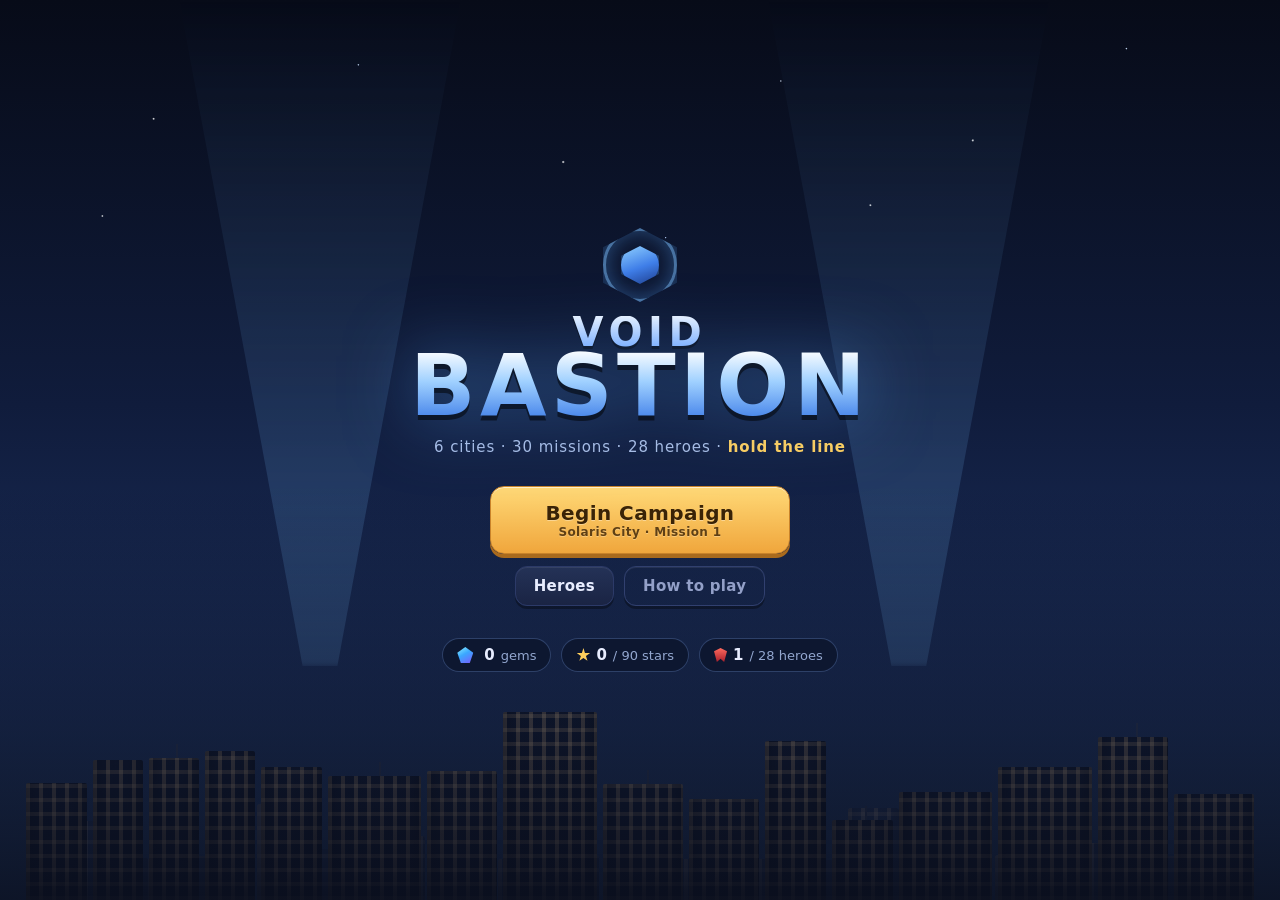
==== commit be39f238: "Expand the roster to 28 and give it two systems: synergies and mastery The roster was a list. It is " ====
--- a/docs/index.html
+++ b/docs/index.html
@@ -267,6 +267,25 @@
 .hero-card .state.locked{color:var(--muted)}
 .hero-card .starter{position:absolute; top:10px; right:10px; font-size:10px; letter-spacing:.1em;
   background:rgba(255,255,255,.12); padding:3px 8px; border-radius:999px}
+.hero-card .apex{position:absolute; top:10px; right:10px; font-size:9.5px; font-weight:900;
+  letter-spacing:.1em; color:#0b1020; padding:3px 9px; border-radius:999px;
+  background:linear-gradient(120deg,#ffd23f,#ff8a3d); box-shadow:0 0 16px -2px #ffb03f}
+.hero-card .hero-mastery{margin-top:8px; display:flex; flex-direction:column; gap:5px}
+.hm-head{display:flex; justify-content:space-between; font-size:10.5px}
+.hm-head b{color:var(--gold); letter-spacing:.06em; text-transform:uppercase}
+.hm-head i{color:var(--muted); font-style:normal}
+.hm-bar{height:4px; border-radius:2px; background:rgba(255,255,255,.12); overflow:hidden}
+.hm-bar b{display:block; height:100%; background:linear-gradient(90deg,#7fd0ff,var(--gold))}
+.hero-mastery.maxed .hm-bar b{background:var(--gold); box-shadow:0 0 10px var(--gold)}
+.hm-perks{display:flex; gap:5px; flex-wrap:wrap}
+.hm-perks em{
+  font-style:normal; font-size:9px; font-weight:800; letter-spacing:.04em;
+  padding:2px 6px; border-radius:999px; color:var(--muted);
+  background:rgba(255,255,255,.06); border:1px solid var(--line);
+}
+.hm-perks em.on{color:#0b1020; background:var(--gold); border-color:var(--gold)}
+.hero-card .hero-class{font-size:10.5px; line-height:1.4; margin:2px 0 6px; color:var(--c)}
+.hero-card .hero-class b{letter-spacing:.06em; text-transform:uppercase}
 
 .crate-panel{
   width:300px; text-align:center; padding:22px;
@@ -432,6 +451,101 @@
 .lo-card canvas{margin-top:2px}
 .lo-card .lo-name{font-size:13.5px; font-weight:900}
 .lo-card .lo-role{font-size:10.5px; color:var(--muted); text-align:center}
+.syn-strip{display:flex; gap:6px; flex-wrap:wrap; padding:0 0 4px}
+.syn-chip{
+  font-size:9.5px; font-weight:900; letter-spacing:.07em; text-transform:uppercase;
+  padding:3px 9px; border-radius:999px; color:var(--c);
+  background:color-mix(in srgb, var(--c) 14%, transparent);
+  border:1px solid color-mix(in srgb, var(--c) 45%, transparent);
+}
+.res-mastery{margin:12px 0 4px; text-align:left}
+.res-mastery h4{margin:0 0 7px; font-size:12px; letter-spacing:.08em; text-transform:uppercase; color:var(--muted)}
+.rm-row{display:grid; grid-template-columns:88px 1fr auto; align-items:center; gap:9px;
+  font-size:12px; padding:3px 0}
+.rm-row b:first-child{color:var(--c)}
+.rm-bar{height:4px; border-radius:2px; background:rgba(255,255,255,.12); overflow:hidden}
+.rm-bar b{display:block; height:100%; background:linear-gradient(90deg,#7fd0ff,var(--gold))}
+.rm-row span{color:var(--muted); font-weight:700}
+.rm-row.up span{color:var(--gold)}
+.res-syn{margin-top:6px; font-size:11.5px; color:var(--muted); font-weight:700}
+.lo-filters{display:flex; gap:8px; flex-wrap:wrap; padding:0 0 12px}
+.lo-filter{
+  appearance:none; cursor:pointer; font:inherit;
+  font-size:11.5px; font-weight:800; letter-spacing:.06em; text-transform:uppercase;
+  padding:6px 13px; border-radius:999px; color:var(--c);
+  background:color-mix(in srgb, var(--c) 10%, transparent);
+  border:1px solid color-mix(in srgb, var(--c) 34%, transparent);
+  transition:background .12s ease, transform .08s ease;
+}
+.lo-filter:hover{background:color-mix(in srgb, var(--c) 20%, transparent)}
+.lo-filter.on{background:var(--c); color:#0b1020; border-color:var(--c)}
+
+.loadout-body{flex:1; min-height:0; display:grid; grid-template-columns:minmax(0,1fr) 268px; gap:16px}
+.synergy-panel{
+  min-width:0; overflow-y:auto; padding:14px 14px 10px; border-radius:16px;
+  background:linear-gradient(180deg,var(--panel2),var(--panel));
+  border:1px solid var(--line);
+}
+.synergy-panel h4{margin:0 0 4px; font-size:14px; letter-spacing:.05em}
+.syn-hint{margin:0 0 10px; font-size:11.5px; line-height:1.4}
+.syn-list{display:flex; flex-direction:column; gap:7px}
+.syn-row{
+  padding:8px 10px; border-radius:11px; border:1px solid var(--line);
+  background:rgba(255,255,255,.03); opacity:.5;
+  display:flex; flex-direction:column; gap:2px;
+  transition:opacity .15s ease, border-color .15s ease, background .15s ease;
+}
+.syn-row.on{
+  opacity:1; border-color:color-mix(in srgb, var(--c) 60%, transparent);
+  background:color-mix(in srgb, var(--c) 12%, transparent);
+  box-shadow:0 0 18px -8px var(--c);
+}
+.syn-row b{font-size:12.5px; color:var(--c); letter-spacing:.03em}
+.syn-row.on b::after{content:' ✓'}
+.syn-rule{font-size:10px; color:var(--muted); line-height:1.35}
+.syn-note{font-size:10.5px; color:#cfd8f0; line-height:1.35}
+
+.lo-card .lo-mastery{display:flex; align-items:center; gap:6px; margin-top:6px; width:100%}
+.mp-pips{display:flex; gap:3px}
+.mp-pips b{
+  width:5px; height:5px; border-radius:50%; background:rgba(255,255,255,.18);
+  transition:background .2s ease;
+}
+.mp-pips b.on{background:var(--gold); box-shadow:0 0 6px var(--gold)}
+.mp-bar{flex:1; height:3px; border-radius:2px; background:rgba(255,255,255,.12); overflow:hidden}
+.mp-bar b{display:block; height:100%; background:linear-gradient(90deg,#7fd0ff,var(--gold))}
+.lo-mastery.maxed .mp-bar b{background:var(--gold)}
+.lo-card .lo-tags span.jam{background:rgba(255,90,90,.22); color:#ffb0b0}
+.loadout-slot{border-color:color-mix(in srgb, var(--c,#2c3a68) 50%, var(--line))}
+
+.lo-card.apex{border-color:rgba(255,210,63,.55); box-shadow:0 0 26px -10px #ffd23f}
+.lo-card .lo-apex{
+  position:absolute; top:-1px; right:-1px; font-size:8px; font-weight:900;
+  letter-spacing:.1em; color:#0b1020; padding:2px 7px; border-radius:0 13px 0 10px;
+  background:linear-gradient(120deg,#ffd23f,#ff8a3d);
+}
+.lo-card.apex .lo-tick{top:22px}
+.lo-card .lo-class{
+  margin-top:5px; font-size:9px; font-weight:900; letter-spacing:.09em;
+  text-transform:uppercase; padding:2px 8px; border-radius:999px;
+  color:var(--c); border:1px solid color-mix(in srgb, var(--c) 55%, transparent);
+  background:color-mix(in srgb, var(--c) 14%, transparent);
+}
+.lo-legend{
+  display:inline-flex; align-items:center; gap:5px; margin-left:8px;
+  font-size:10.5px; font-weight:900; letter-spacing:.07em; text-transform:uppercase;
+  color:var(--c);
+}
+.lo-legend::before{
+  content:''; width:7px; height:7px; border-radius:2px; background:var(--c);
+  box-shadow:0 0 8px var(--c);
+}
+.ins-class{
+  font-size:11px; line-height:1.35; color:var(--c); margin:2px 0 6px;
+  padding:5px 8px; border-radius:8px;
+  border:1px solid color-mix(in srgb, var(--c) 40%, transparent);
+  background:color-mix(in srgb, var(--c) 12%, transparent);
+}
 .lo-card .lo-ult{
   font-size:10px; font-weight:800; letter-spacing:.03em; margin-top:4px;
   color:var(--r); opacity:.9; text-align:center;
@@ -458,8 +572,19 @@
   background:rgba(255,255,255,.07); border:1px solid var(--line); font-size:12.5px; font-weight:800;
 }
 .loadout-slot.empty{color:var(--muted); font-weight:700; padding-left:14px; border-style:dashed}
+@media (max-width:980px){
+  /* the panel drops under the grid, and the whole column scrolls as one —
+     leaving the grid its own scroller made it overflow onto the panel */
+  .loadout-body{display:flex; flex-direction:column; gap:14px; overflow-y:auto; min-height:0}
+  .loadout-grid{flex:none; overflow:visible; min-height:0; padding-bottom:0}
+  .synergy-panel{flex:none; overflow:visible; max-height:none}
+  .syn-list{display:grid; grid-template-columns:repeat(auto-fill,minmax(190px,1fr))}
+}
 @media (max-width:640px){
   #screen-loadout{padding:16px 14px 0}
+  .lo-filters{padding-bottom:8px; overflow-x:auto; flex-wrap:nowrap; scrollbar-width:none}
+  .lo-filters::-webkit-scrollbar{display:none}
+  .lo-filter{flex:0 0 auto}
   .loadout-grid{grid-template-columns:repeat(auto-fill,minmax(108px,1fr)); gap:8px}
   .lo-card{padding:7px}
   .lo-card .lo-name{font-size:12px}
@@ -1087,7 +1212,7 @@
       <span class="logo-top">VOID</span>
       <span class="logo-bot">BASTION</span>
     </h1>
-    <p class="tagline">Six cities &middot; 30 missions &middot; 15 heroes &middot; <em>hold the line</em></p>
+    <p class="tagline" id="menu-tagline">Six cities &middot; 30 missions &middot; 28 heroes &middot; <em>hold the line</em></p>
 
     <div class="menu-buttons">
       <button class="btn btn-primary big" id="btn-play">
@@ -1110,7 +1235,7 @@
     <div class="menu-foot">
       <span class="stat-chip"><i class="gem"></i><b id="menu-gems">0</b><span>gems</span></span>
       <span class="stat-chip"><i class="ico-star"></i><b id="menu-stars">0</b><span>/ <span id="menu-stars-max">90</span> stars</span></span>
-      <span class="stat-chip"><i class="ico-cape"></i><b id="menu-roster">1</b><span>/ <span id="menu-roster-max">15</span> heroes</span></span>
+      <span class="stat-chip"><i class="ico-cape"></i><b id="menu-roster">1</b><span>/ <span id="menu-roster-max">28</span> heroes</span></span>
     </div>
   </div>
 </section>
@@ -1166,7 +1291,15 @@
     <span class="progress-chip" id="lo-count">0 / 1 picked</span>
   </header>
   <p class="chapter-blurb" id="lo-sub"></p>
-  <div class="loadout-grid" id="loadout-grid"><!-- built by JS --></div>
+  <div class="lo-filters" id="lo-filters"><!-- built by JS --></div>
+  <div class="loadout-body">
+    <div class="loadout-grid" id="loadout-grid"><!-- built by JS --></div>
+    <aside class="synergy-panel">
+      <h4>Squad synergies</h4>
+      <p class="muted syn-hint">Who you bring together changes the run.</p>
+      <div class="syn-list" id="syn-list"><!-- built by JS --></div>
+    </aside>
+  </div>
   <div class="loadout-bar">
     <div class="loadout-picked" id="lo-picked"></div>
     <button class="btn btn-primary big" id="btn-deploy">Deploy</button>
@@ -1200,8 +1333,9 @@
         <span>Turn sideways for a bigger battlefield</span>
         <button class="rot-x" id="rotate-hint-x" aria-label="Dismiss">&times;</button>
       </div>
+      <div class="syn-strip" id="syn-strip" hidden><!-- built by JS --></div>
       <div class="shop-section">
-        <h4>Towers</h4>
+        <h4>Base units</h4>
         <div class="shop-grid" id="shop-towers"></div>
       </div>
       <div class="shop-section">
@@ -1214,6 +1348,7 @@
           <b id="ins-name">—</b>
           <span class="lvl" id="ins-level">Lv 1</span>
         </div>
+        <div class="ins-class" id="ins-class" hidden></div>
         <div class="inspect-stats" id="ins-stats"></div>
         <div class="ins-warn" id="ins-warn" hidden></div>
         <button class="btn small btn-ult" id="btn-ult" hidden>
@@ -1245,6 +1380,8 @@
     <p id="res-sub">You defended the bastion.</p>
     <div class="reward-row"><i class="gem"></i><span id="res-gems">+0</span> gems earned</div>
     <div class="res-gem-note" id="res-gem-note" hidden></div>
+    <div class="res-mastery" id="res-mastery" hidden><!-- built by JS --></div>
+    <div class="res-syn" id="res-syn" hidden><!-- built by JS --></div>
     <div class="result-actions">
       <button class="btn btn-primary" id="btn-res-again">Play again</button>
       <button class="btn" id="btn-res-menu">Menu</button>
@@ -1301,6 +1438,20 @@
       <li>Stars pay <b>gems</b>, and a whole city taken at 3★ pays a bounty. Spend gems on cases to
           unlock the rest of the roster.</li>
       <li>Most heroes have a clickable ultimate — click them on the map, or press <b>Q</b>, to fire.</li>
+      <li>Every hero has a <b>class</b>. A <b>Vanguard</b> earns its keep every second — heavier
+          hits, faster cycle, a lighter ultimate. A <b>Specialist</b> is quiet on the field and
+          devastating on the button. Every Legendary is an <b>Icon</b> and is good at both. Pair
+          them deliberately.</li>
+      <li>Who you bring <i>together</i> matters: the squad screen lists <b>synergies</b> and lights
+          up the ones your picks have earned — cheaper units, extra ultimate charges, more cash,
+          harder ultimates. Two kinetic heroes shove twice as far; one hero on a map that offered
+          you three is its own reward.</li>
+      <li>Heroes earn <b>mastery</b> for every mission they clear, and keep it between runs. Three
+          ranks: <b>+8% damage</b>, then <b>+10% reach</b>, then <b>an extra ultimate charge</b>.
+          The heroes you actually play become the heroes you rely on.</li>
+      <li>From the third city on, troopers arrive in <b>plating</b> — welded rings you can see
+          around them. Plating has to be stripped before their armour grades start coming off, so
+          late missions need sustained fire, not one big hit.</li>
       <li>From mission 3 the legion sends <b>counter escorts</b>: some suppress heroes that carry a
           matching tag while they're nearby, others are flatly immune to a damage type. The squad
           screen marks the tags an escort shuts down in red — and units are never affected.</li>
@@ -1771,6 +1922,184 @@
 const SWIFT_MUL = 1.45;   // faster runners
 const SHIELD_SOAK = 1;    // shielded troopers shrug off this much of every hit
 
+/* ---------------- hero classes ----------------
+   There are two ways to be worth a slot, and one hero type that is both.
+
+   A **Vanguard** earns its keep every second of the round: heavier hits, a
+   faster cycle, a little more reach, and an ultimate that is a nice-to-have
+   rather than the plan. A **Specialist** is unremarkable on the field and
+   terrifying the moment you press the button — a weaker, slower gun bought back
+   by an ultimate that lands about half again as hard.
+
+   Every **Legendary** is an **Icon**: no trade at all, strong on the field and
+   on the button. That is what the case chase is for. */
+const CLASSES = {
+  vanguard: {
+    id: 'vanguard', name: 'Vanguard', color: '#ff9a4d',
+    blurb: 'Holds the line. Heavier hits, faster cycle, lighter ultimate.',
+    damage: 1.3, rate: .85, range: 1.06, ult: .75,
+  },
+  specialist: {
+    id: 'specialist', name: 'Specialist', color: '#9a7bff',
+    blurb: 'Quiet on the field, devastating on the button.',
+    damage: .85, rate: 1.15, range: 1, ult: 1.5,
+  },
+  icon: {
+    id: 'icon', name: 'Icon', color: '#ffd23f',
+    blurb: 'No trade-off — strong on the field and on the button.',
+    damage: 1.15, rate: .92, range: 1.04, ult: 1.2,
+  },
+};
+const CLASS_LIST = Object.values(CLASSES);
+/** a hero's class card, or null for a base unit (units are never classed) */
+function classOf(def) { return (def && CLASSES[def.clazz]) || null; }
+
+/* ---------------- hero mastery ----------------
+   A hero you keep bringing gets better at the job. Missions cleared with a hero
+   deployed pay it experience worth the mission number, and every rank is a small
+   permanent edge that hero keeps between runs. Three ranks, and the last one is
+   the only way outside a synergy to get a second use of an ultimate. */
+const MASTERY_RANKS = [
+  { at: 40,  name: 'Veteran',  perk: { damage: .08 }, note: '+8% damage' },
+  { at: 140, name: 'Elite',    perk: { range: .1 },   note: '+10% reach' },
+  { at: 340, name: 'Legend',   perk: { charges: 1 },  note: '+1 ultimate charge' },
+];
+const MASTERY_MAX = MASTERY_RANKS[MASTERY_RANKS.length - 1].at;
+
+/** how many ranks `xp` is worth */
+function masteryRank(xp) {
+  let r = 0;
+  for (const m of MASTERY_RANKS) if ((xp || 0) >= m.at) r++;
+  return r;
+}
+/** the combined perk of every rank reached */
+function masteryPerk(xp) {
+  const out = { damage: 0, range: 0, charges: 0 };
+  for (let i = 0; i < masteryRank(xp); i++) {
+    for (const [k, v] of Object.entries(MASTERY_RANKS[i].perk)) out[k] += v;
+  }
+  return out;
+}
+/** progress toward the next rank, for the bar under a hero card */
+function masteryProgress(xp) {
+  const r = masteryRank(xp);
+  if (r >= MASTERY_RANKS.length) return { rank: r, frac: 1, need: 0, next: null };
+  const from = r === 0 ? 0 : MASTERY_RANKS[r - 1].at;
+  const to = MASTERY_RANKS[r].at;
+  return { rank: r, frac: clamp(((xp || 0) - from) / (to - from), 0, 1),
+           need: to - (xp || 0), next: MASTERY_RANKS[r] };
+}
+/** what clearing a mission with this hero deployed is worth */
+function masteryGain(missionNo, stars) {
+  return Math.round((6 + missionNo * 1.4) * (1 + (stars - 1) * .25));
+}
+
+/* ---------------- squad synergies ----------------
+   The loadout screen is where the game is really played, so the squad itself
+   has to be a decision rather than a power ranking. Every synergy is a rule
+   about the heroes you brought together; matching one changes the run.
+
+   Each carries a `test(defs)` over the chosen hero definitions and an `effect`
+   of flat modifiers the game reads while the mission runs. They stack. */
+const SYNERGY_KEYS = ['heroDamage', 'heroRate', 'heroRange', 'towerRate', 'towerCost',
+                      'upgradeCost', 'cash', 'charges', 'pushCap', 'ultScale', 'startCash'];
+
+const countTag = (defs, tag) => defs.filter((d) => (d.tags || []).includes(tag)).length;
+const countTags = (defs, tags) =>
+  defs.filter((d) => (d.tags || []).some((t) => tags.includes(t))).length;
+const countClass = (defs, c) => defs.filter((d) => d.clazz === c).length;
+
+const SYNERGIES = [
+  {
+    id: 'stormfront', name: 'Storm Front', color: '#ffd23f',
+    rule: 'Two heroes carrying storm or electric',
+    effect: { heroDamage: .25, heroRate: -.1 },
+    note: '+25% hero damage, 10% faster',
+    test: (d) => countTags(d, ['storm', 'electric']) >= 2,
+  },
+  {
+    id: 'oldguard', name: 'Old Guard', color: '#8fd0ff',
+    rule: 'A Vanguard and a Specialist together',
+    effect: { heroDamage: .1, charges: 1 },
+    note: '+10% hero damage and one extra ultimate charge each',
+    test: (d) => countClass(d, 'vanguard') >= 1 && countClass(d, 'specialist') >= 1,
+  },
+  {
+    id: 'trinity', name: 'Trinity', color: '#ffb03f',
+    rule: 'Three Icons on the field',
+    effect: { heroDamage: .18, heroRange: .1, ultScale: .2 },
+    note: '+18% damage, +10% reach, ultimates land 20% harder',
+    test: (d) => countClass(d, 'icon') >= 3,
+  },
+  {
+    id: 'streetlevel', name: 'Street Level', color: '#c9a06a',
+    rule: 'Two heroes who are just very good at their job — kinetic, agility or tech',
+    effect: { towerCost: -.15, upgradeCost: -.12 },
+    note: 'Base units cost 15% less, upgrades 12% less',
+    test: (d) => countTags(d, ['kinetic', 'agility', 'tech']) >= 2,
+  },
+  {
+    id: 'mysticcircle', name: 'Mystic Circle', color: '#b06cf0',
+    rule: 'Two heroes carrying mystic',
+    effect: { ultScale: .35 },
+    note: 'Ultimates land 35% harder and last 35% longer',
+    test: (d) => countTag(d, 'mystic') >= 2,
+  },
+  {
+    id: 'sciencediv', name: 'Science Division', color: '#5bc8ff',
+    rule: 'Two heroes carrying tech',
+    effect: { towerRate: -.18, upgradeCost: -.15 },
+    note: 'Every base unit fires 18% faster, upgrades cost 15% less',
+    test: (d) => countTag(d, 'tech') >= 2,
+  },
+  {
+    id: 'brutesquad', name: 'Brute Squad', color: '#6ccf52',
+    rule: 'Two heroes carrying kinetic',
+    effect: { heroDamage: .2, pushCap: 1 },
+    note: '+20% hero damage, and knockback shoves twice as far',
+    test: (d) => countTag(d, 'kinetic') >= 2,
+  },
+  {
+    id: 'shadowops', name: 'Shadow Ops', color: '#8fa8d8',
+    rule: 'Two heroes carrying mind',
+    effect: { cash: .2, ultScale: .15 },
+    note: '+20% cash from kills, ultimates 15% harder',
+    test: (d) => countTag(d, 'mind') >= 2,
+  },
+  {
+    id: 'soloact', name: 'Solo Act', color: '#ff5a6e',
+    rule: 'One hero, on a map that offered you more',
+    effect: { heroDamage: .45, heroRange: .12, charges: 1, startCash: 250 },
+    note: '+45% damage, +12% reach, an extra charge and 250 to start',
+    test: (d, slots) => d.length === 1 && slots > 1,
+  },
+  {
+    id: 'fullhouse', name: 'Full House', color: '#4ade80',
+    rule: 'One of every class at once',
+    effect: { cash: .25, heroRate: -.08 },
+    note: '+25% cash from kills, heroes 8% faster',
+    test: (d) => countClass(d, 'vanguard') >= 1 && countClass(d, 'specialist') >= 1
+              && countClass(d, 'icon') >= 1,
+  },
+];
+
+/** which synergies a chosen squad triggers on a map with `slots` hero slots */
+function synergiesFor(defs, slots) {
+  return SYNERGIES.filter((sy) => {
+    try { return !!sy.test(defs, slots); } catch (e) { return false; }
+  });
+}
+
+/** collapse a list of synergies into one set of modifiers the game can read */
+function synergyEffect(list) {
+  const out = {};
+  for (const key of SYNERGY_KEYS) out[key] = key === 'charges' || key === 'startCash' ? 0 : 0;
+  for (const sy of list) {
+    for (const [k, v] of Object.entries(sy.effect)) out[k] = (out[k] || 0) + v;
+  }
+  return out;
+}
+
 /* ---------------- crates ----------------
    Two tiers so gems have somewhere to go. The premium case costs most of a
    city's earnings and is the only realistic route to a Legendary. */
@@ -1793,6 +2122,19 @@
 const CRATE_BY_ID = Object.fromEntries(CRATES.map((c) => [c.id, c]));
 const DUPE_REFUND = { Starter: 40, Rare: 70, Epic: 140, Legendary: 320 };
 
+/** pick one hero out of a bucket, honouring each hero's pull weight — a hero
+    with weight .25 turns up a quarter as often as its Legendary neighbours */
+function pickWeighted(list) {
+  let total = 0;
+  for (const h of list) total += h.weight === undefined ? 1 : h.weight;
+  let roll = Math.random() * total;
+  for (const h of list) {
+    roll -= h.weight === undefined ? 1 : h.weight;
+    if (roll <= 0) return h;
+  }
+  return list[list.length - 1];
+}
+
 /** roll a rarity from a crate's odds, then a hero of that rarity */
 function rollCrate(crate, pool) {
   const buckets = {};
@@ -1803,13 +2145,13 @@
     const chance = crate.odds[tier] || 0;
     /* only spend the odds on rarities this pool can actually pay out */
     if (buckets[tier] && buckets[tier].length) {
-      if (roll < chance) return pick(buckets[tier]);
+      if (roll < chance) return pickWeighted(buckets[tier]);
       roll -= chance;
     }
   }
   /* nothing hit — hand back whatever the pool does have */
   for (const tier of ['Rare', 'Epic', 'Legendary', 'Starter']) {
-    if (buckets[tier] && buckets[tier].length) return pick(buckets[tier]);
+    if (buckets[tier] && buckets[tier].length) return pickWeighted(buckets[tier]);
   }
   return pick(pool);
 }
@@ -1886,6 +2228,14 @@
   return 1;
 }
 
+/** How many layers of plating a trooper wears on a given mission. Plating is
+    stripped before its armour grades, so it is a flat "hits to kill" tax that
+    grows across the campaign — the reason mission 30 is heavy is that every
+    trooper takes real fire, not that there are simply more of them. */
+function plateFor(missionNo) {
+  return Math.max(0, Math.floor((missionNo - 2) / 2));
+}
+
 /**
  * Waves are generated rather than hand-authored — deterministic, so a mission
  * always plays the same, but escalating hard with the global mission number.
@@ -1893,8 +2243,10 @@
 function buildLevelWaves(lv) {
   const waves = [];
   const mods = lv.mods || {};
-  /* a much steeper ramp — the opening cities were a walkover */
-  const diff = 1.55 + (lv.n - 1) * .13;
+  /* A steep ramp. It moved up again once shots started leading their target:
+     before that, well over half of every crossing shell missed, so the whole
+     defence was quietly running at a fraction of its printed damage. */
+  const diff = 1.9 + (lv.n - 1) * .16;
 
   for (let r = 1; r <= lv.rounds; r++) {
     const p = lv.rounds > 1 ? (r - 1) / (lv.rounds - 1) : 1;
@@ -1910,7 +2262,7 @@
     }
 
     const count = Math.round((10 + r * 2.6) * diff);
-    const gap = Math.max(.14, .52 - p * .24 - lv.n * .004);
+    const gap = Math.max(.12, .48 - p * .24 - lv.n * .004);
     groups.push({
       tier: top, count, gap, delay: groups.length ? 2.5 : 0,
       swift: !!mods.swift && r % 3 === 0,
@@ -2412,18 +2764,26 @@
     ctx.beginPath(); ctx.arc(0, -19.5, 6.4, Math.PI * 1.02, Math.PI * 1.98); ctx.fill();
     ctx.beginPath(); ctx.arc(-4.5, -17.5, 2.6, 0, TAU); ctx.fill();
 
-    /* eyes banked with heat */
-    const heat = .55 + Math.sin(t * 3) * .45;
-    ctx.fillStyle = `rgba(255,${120 - heat * 60},60,${.55 + heat * .45})`;
+    /* eyes lit, always — the beams come out of here and never switch off */
+    const heat = .7 + Math.sin(t * 3) * .3;
+    const glow = ctx.createRadialGradient(0, -16.5, .5, 0, -16.5, 9);
+    glow.addColorStop(0, `rgba(255,150,70,${.5 * heat})`);
+    glow.addColorStop(1, 'rgba(255,120,50,0)');
+    ctx.fillStyle = glow;
+    ctx.beginPath(); ctx.arc(0, -16.5, 9, 0, TAU); ctx.fill();
+    ctx.fillStyle = `rgba(255,${150 - heat * 60},70,${.7 + heat * .3})`;
     ctx.beginPath();
-    ctx.ellipse(2, -16.5, 2.4, 1.1, 0, 0, TAU);
-    ctx.ellipse(-2.6, -16.5, 1.8, 1, 0, 0, TAU);
+    ctx.ellipse(2.2, -16.5, 2.6, 1.2, 0, 0, TAU);
+    ctx.ellipse(-2.6, -16.5, 2.1, 1.1, 0, 0, TAU);
     ctx.fill();
-    if (lvl > 2) {
-      ctx.strokeStyle = `rgba(255,190,90,${heat * .7})`;
-      ctx.lineWidth = 1.3;
-      ctx.beginPath(); ctx.moveTo(4, -16.4); ctx.lineTo(11, -16.2); ctx.stroke();
-    }
+    ctx.fillStyle = `rgba(255,240,200,${.6 + heat * .4})`;
+    ctx.beginPath();
+    ctx.ellipse(2.2, -16.6, 1.2, .5, 0, 0, TAU);
+    ctx.ellipse(-2.6, -16.6, 1, .45, 0, 0, TAU);
+    ctx.fill();
+    ctx.strokeStyle = `rgba(255,170,80,${heat * (lvl > 2 ? .8 : .5)})`;
+    ctx.lineWidth = lvl > 2 ? 1.6 : 1.1;
+    ctx.beginPath(); ctx.moveTo(4.4, -16.4); ctx.lineTo(9 + lvl * 2, -16.2); ctx.stroke();
     ctx.restore();
   },
   nocturne(ctx, lvl, t) {
@@ -3189,23 +3549,468 @@
     }
     ctx.restore();
   },
+  /* ---- the eight recruits ---- */
+  tide(ctx, lvl, t) {
+    const bob = Math.sin(t * 1.9) * 1.6;
+    ctx.save(); ctx.translate(0, bob);
+    ctx.fillStyle = 'rgba(0,0,0,.3)';
+    ctx.beginPath(); ctx.ellipse(0, 14, 14, 5, 0, 0, TAU); ctx.fill();
+
+    /* scale-mail legs */
+    ctx.fillStyle = '#1f6f52';
+    roundRect(ctx, -7.5, 1, 6.5, 13, 3); ctx.fill();
+    roundRect(ctx, 1, 1, 6.5, 13, 3); ctx.fill();
+
+    /* gold scale torso */
+    const g = ctx.createLinearGradient(0, -12, 0, 5);
+    g.addColorStop(0, '#f2c65a'); g.addColorStop(1, '#b8862c');
+    ctx.fillStyle = g;
+    ctx.beginPath();
+    ctx.moveTo(-8.5, -11); ctx.lineTo(8.5, -11);
+    ctx.quadraticCurveTo(11, -2, 8, 5); ctx.lineTo(-8, 5);
+    ctx.quadraticCurveTo(-11, -2, -8.5, -11);
+    ctx.fill();
+    ctx.strokeStyle = 'rgba(90,60,10,.35)'; ctx.lineWidth = .8;
+    for (let r = -9; r < 4; r += 3.4) {
+      ctx.beginPath(); ctx.moveTo(-7.5, r); ctx.lineTo(7.5, r); ctx.stroke();
+    }
+
+    /* head, long hair, beard */
+    ctx.fillStyle = '#c8913f';
+    ctx.beginPath(); ctx.arc(-1, -16, 7.6, 0, TAU); ctx.fill();
+    ctx.fillStyle = '#f0c9a0';
+    ctx.beginPath(); ctx.arc(.6, -16, 5.4, 0, TAU); ctx.fill();
+    ctx.fillStyle = '#b9832f';
+    ctx.beginPath(); ctx.ellipse(.6, -11.6, 4, 3, 0, 0, Math.PI); ctx.fill();
+    ctx.fillStyle = '#16121c';
+    ctx.beginPath(); ctx.arc(-.8, -17, 1.1, 0, TAU); ctx.arc(3.2, -17, 1.1, 0, TAU); ctx.fill();
+
+    /* trident */
+    ctx.save(); ctx.translate(12, -2); ctx.rotate(Math.sin(t * 2) * .08);
+    ctx.strokeStyle = '#3f8f7a'; ctx.lineWidth = 2.4; ctx.lineCap = 'round';
+    ctx.beginPath(); ctx.moveTo(0, 12); ctx.lineTo(0, -12); ctx.stroke();
+    ctx.strokeStyle = '#8fe6d0'; ctx.lineWidth = 1.8;
+    for (const dx of [-3.4, 0, 3.4]) {
+      ctx.beginPath(); ctx.moveTo(dx, -10); ctx.lineTo(dx, -18); ctx.stroke();
+    }
+    ctx.beginPath(); ctx.moveTo(-3.4, -10); ctx.lineTo(3.4, -10); ctx.stroke();
+    ctx.restore();
+
+    /* water curling round the feet */
+    for (let i = 0; i < 3 + lvl; i++) {
+      const a = t * 1.6 + i * 1.5;
+      ctx.fillStyle = `rgba(120,220,255,${.18 + Math.sin(a) * .14})`;
+      ctx.beginPath();
+      ctx.ellipse(Math.cos(a) * 13, 12 + Math.sin(a * 1.4) * 2, 4.5, 1.6, 0, 0, TAU);
+      ctx.fill();
+    }
+    ctx.restore();
+  },
+
+  circuit(ctx, lvl, t) {
+    const bob = Math.sin(t * 1.7) * 1.1;
+    ctx.save(); ctx.translate(0, bob);
+    ctx.fillStyle = 'rgba(0,0,0,.34)';
+    ctx.beginPath(); ctx.ellipse(0, 14, 14, 5, 0, 0, TAU); ctx.fill();
+
+    ctx.fillStyle = '#2a3040';
+    roundRect(ctx, -8, 1, 7, 13, 3); ctx.fill();
+    roundRect(ctx, 1, 1, 7, 13, 3); ctx.fill();
+
+    /* half flesh, half plate */
+    const g = ctx.createLinearGradient(-9, 0, 9, 0);
+    g.addColorStop(0, '#6b4a34'); g.addColorStop(.48, '#6b4a34');
+    g.addColorStop(.52, '#9aa6bb'); g.addColorStop(1, '#5f6b80');
+    ctx.fillStyle = g;
+    ctx.beginPath();
+    ctx.moveTo(-9, -11); ctx.lineTo(9, -11);
+    ctx.quadraticCurveTo(11.5, -2, 8.5, 5); ctx.lineTo(-8.5, 5);
+    ctx.quadraticCurveTo(-11.5, -2, -9, -11);
+    ctx.fill();
+
+    /* chest reactor */
+    const pulse = .6 + Math.sin(t * 4) * .4;
+    ctx.fillStyle = `rgba(90,200,255,${pulse})`;
+    ctx.beginPath(); ctx.arc(2, -4, 3.4, 0, TAU); ctx.fill();
+    ctx.strokeStyle = 'rgba(200,240,255,.8)'; ctx.lineWidth = 1;
+    ctx.beginPath(); ctx.arc(2, -4, 5, 0, TAU); ctx.stroke();
+
+    /* circuit traces on the plated side */
+    ctx.strokeStyle = `rgba(120,220,255,${.35 + pulse * .3})`; ctx.lineWidth = .9;
+    ctx.beginPath();
+    ctx.moveTo(5, -9); ctx.lineTo(8, -9); ctx.lineTo(8, -5);
+    ctx.moveTo(5, 1); ctx.lineTo(8.5, 1);
+    ctx.stroke();
+
+    /* head: one eye human, one a red optic */
+    ctx.fillStyle = '#6b4a34';
+    ctx.beginPath(); ctx.arc(-2, -16, 6.4, Math.PI * .5, Math.PI * 1.5); ctx.fill();
+    ctx.fillStyle = '#9aa6bb';
+    ctx.beginPath(); ctx.arc(-2, -16, 6.4, Math.PI * 1.5, Math.PI * .5); ctx.fill();
+    ctx.fillStyle = '#16121c';
+    ctx.beginPath(); ctx.arc(-4.4, -16.5, 1.1, 0, TAU); ctx.fill();
+    ctx.fillStyle = `rgba(255,80,70,${.7 + pulse * .3})`;
+    roundRect(ctx, -.4, -17.4, 4.4, 1.9, .9); ctx.fill();
+
+    /* the support pylon it plants: a soft field ring */
+    ctx.strokeStyle = `rgba(90,200,255,${.2 + Math.sin(t * 2.4) * .12})`;
+    ctx.lineWidth = 1.6;
+    ctx.beginPath(); ctx.ellipse(0, 12, 19 + lvl * 2, 6, 0, 0, TAU); ctx.stroke();
+    ctx.restore();
+  },
+
+  wraith(ctx, lvl, t) {
+    const bob = Math.sin(t * 1.5) * 2.4;
+    ctx.save(); ctx.translate(0, bob);
+    ctx.globalAlpha = .9;
+    const pool = ctx.createRadialGradient(0, 14, 1, 0, 14, 16);
+    pool.addColorStop(0, 'rgba(120,255,190,.3)');
+    pool.addColorStop(1, 'rgba(120,255,190,0)');
+    ctx.fillStyle = pool;
+    ctx.beginPath(); ctx.ellipse(0, 14, 16, 5.5, 0, 0, TAU); ctx.fill();
+
+    /* cape that fades out rather than ending */
+    const cape = ctx.createLinearGradient(0, -12, 0, 16);
+    cape.addColorStop(0, 'rgba(160,40,60,.95)');
+    cape.addColorStop(1, 'rgba(160,40,60,0)');
+    ctx.fillStyle = cape;
+    ctx.beginPath();
+    ctx.moveTo(-8, -10);
+    ctx.quadraticCurveTo(-16 - Math.sin(t * 1.8) * 3, 4, -9, 16);
+    ctx.lineTo(9, 16);
+    ctx.quadraticCurveTo(16 + Math.sin(t * 1.8) * 3, 4, 8, -10);
+    ctx.closePath(); ctx.fill();
+
+    /* green torso with the crossed straps */
+    const g = ctx.createLinearGradient(0, -12, 0, 6);
+    g.addColorStop(0, '#3fbf74'); g.addColorStop(1, '#1c6b42');
+    ctx.fillStyle = g;
+    ctx.beginPath();
+    ctx.moveTo(-8, -11); ctx.lineTo(8, -11);
+    ctx.quadraticCurveTo(10.5, -2, 7.5, 6); ctx.lineTo(-7.5, 6);
+    ctx.quadraticCurveTo(-10.5, -2, -8, -11);
+    ctx.fill();
+    ctx.strokeStyle = '#a8202c'; ctx.lineWidth = 2.4;
+    ctx.beginPath();
+    ctx.moveTo(-7, -10); ctx.lineTo(6, 4);
+    ctx.moveTo(7, -10); ctx.lineTo(-6, 4);
+    ctx.stroke();
+
+    /* long green head, deep-set eyes */
+    ctx.fillStyle = '#4cd085';
+    ctx.beginPath(); ctx.ellipse(0, -17, 6, 7.6, 0, 0, TAU); ctx.fill();
+    ctx.fillStyle = '#0d2b1b';
+    ctx.beginPath();
+    ctx.ellipse(-2.5, -18, 2, 1.4, -.25, 0, TAU);
+    ctx.ellipse(2.5, -18, 2, 1.4, .25, 0, TAU);
+    ctx.fill();
+    ctx.fillStyle = `rgba(190,255,220,${.5 + Math.sin(t * 3) * .4})`;
+    ctx.beginPath();
+    ctx.ellipse(-2.5, -18, 1, .7, -.25, 0, TAU);
+    ctx.ellipse(2.5, -18, 1, .7, .25, 0, TAU);
+    ctx.fill();
+
+    if (lvl > 1) {
+      ctx.strokeStyle = `rgba(120,255,190,${.25 + Math.sin(t * 3.4) * .2})`;
+      ctx.lineWidth = 1.3;
+      for (let i = 0; i < lvl; i++) {
+        ctx.beginPath(); ctx.arc(0, -17, 11 + i * 4 + Math.sin(t * 2 + i) * 1.5, 0, TAU); ctx.stroke();
+      }
+    }
+    ctx.globalAlpha = 1;
+    ctx.restore();
+  },
+
+  panther(ctx, lvl, t) {
+    const crouch = Math.abs(Math.sin(t * 2.6)) * 1.4;
+    ctx.save(); ctx.translate(0, crouch);
+    ctx.fillStyle = 'rgba(0,0,0,.36)';
+    ctx.beginPath(); ctx.ellipse(0, 14, 13, 4.6, 0, 0, TAU); ctx.fill();
+
+    ctx.fillStyle = '#14161d';
+    roundRect(ctx, -7.5, 1, 6.5, 13, 3); ctx.fill();
+    roundRect(ctx, 1, 1, 6.5, 13, 3); ctx.fill();
+
+    const g = ctx.createLinearGradient(0, -12, 0, 6);
+    g.addColorStop(0, '#22242e'); g.addColorStop(1, '#0d0e13');
+    ctx.fillStyle = g;
+    ctx.beginPath();
+    ctx.moveTo(-8, -11); ctx.lineTo(8, -11);
+    ctx.quadraticCurveTo(10.5, -2, 7.5, 5); ctx.lineTo(-7.5, 5);
+    ctx.quadraticCurveTo(-10.5, -2, -8, -11);
+    ctx.fill();
+
+    /* stored kinetic charge glowing through the weave */
+    const charge = .35 + Math.sin(t * 3.2) * .3;
+    ctx.strokeStyle = `rgba(150,110,255,${charge})`;
+    ctx.lineWidth = 1.2;
+    ctx.beginPath();
+    ctx.moveTo(-6, -8); ctx.lineTo(-2, -2); ctx.lineTo(-6, 3);
+    ctx.moveTo(6, -8); ctx.lineTo(2, -2); ctx.lineTo(6, 3);
+    ctx.stroke();
+    ctx.fillStyle = `rgba(170,140,255,${charge})`;
+    ctx.beginPath();
+    ctx.moveTo(0, -9); ctx.lineTo(3, -4); ctx.lineTo(0, 1); ctx.lineTo(-3, -4);
+    ctx.closePath(); ctx.fill();
+
+    /* masked head with the ears */
+    ctx.fillStyle = '#14161d';
+    ctx.beginPath(); ctx.arc(0, -16, 6.4, 0, TAU); ctx.fill();
+    ctx.beginPath();
+    ctx.moveTo(-5, -20); ctx.lineTo(-3.4, -25); ctx.lineTo(-1.4, -20.5); ctx.closePath();
+    ctx.moveTo(5, -20); ctx.lineTo(3.4, -25); ctx.lineTo(1.4, -20.5); ctx.closePath();
+    ctx.fill();
+    ctx.fillStyle = `rgba(200,180,255,${.65 + Math.sin(t * 4) * .3})`;
+    ctx.beginPath();
+    ctx.ellipse(-2.4, -16.6, 1.8, 1, -.2, 0, TAU);
+    ctx.ellipse(2.4, -16.6, 1.8, 1, .2, 0, TAU);
+    ctx.fill();
+
+    /* claws out */
+    ctx.strokeStyle = '#c9b6ff'; ctx.lineWidth = 1.2; ctx.lineCap = 'round';
+    for (let i = -1; i <= 1; i++) {
+      ctx.beginPath();
+      ctx.moveTo(9, -2 + i * 2.6); ctx.lineTo(14 + lvl, -3.5 + i * 3.2);
+      ctx.stroke();
+    }
+    ctx.restore();
+  },
+
+  claw(ctx, lvl, t) {
+    const bob = Math.abs(Math.sin(t * 3)) * 1.6;
+    ctx.save(); ctx.translate(0, bob);
+    ctx.fillStyle = 'rgba(0,0,0,.34)';
+    ctx.beginPath(); ctx.ellipse(0, 14, 13.5, 4.8, 0, 0, TAU); ctx.fill();
+
+    ctx.fillStyle = '#2b4a9a';
+    roundRect(ctx, -7.5, 2, 6.5, 12, 3); ctx.fill();
+    roundRect(ctx, 1, 2, 6.5, 12, 3); ctx.fill();
+
+    /* stocky yellow-and-blue torso */
+    const g = ctx.createLinearGradient(0, -11, 0, 6);
+    g.addColorStop(0, '#ffd23f'); g.addColorStop(1, '#c98a1a');
+    ctx.fillStyle = g;
+    ctx.beginPath();
+    ctx.moveTo(-9, -10); ctx.lineTo(9, -10);
+    ctx.quadraticCurveTo(11.5, -1, 8.5, 6); ctx.lineTo(-8.5, 6);
+    ctx.quadraticCurveTo(-11.5, -1, -9, -10);
+    ctx.fill();
+    ctx.fillStyle = '#2b4a9a';
+    ctx.beginPath();
+    ctx.moveTo(-9, -10); ctx.lineTo(-3, -10); ctx.lineTo(-6, 6); ctx.lineTo(-8.5, 6);
+    ctx.closePath();
+    ctx.moveTo(9, -10); ctx.lineTo(3, -10); ctx.lineTo(6, 6); ctx.lineTo(8.5, 6);
+    ctx.closePath();
+    ctx.fill();
+
+    /* cowl with the swept points */
+    ctx.fillStyle = '#ffd23f';
+    ctx.beginPath(); ctx.arc(0, -15.5, 6.2, 0, TAU); ctx.fill();
+    ctx.beginPath();
+    ctx.moveTo(-6, -18); ctx.lineTo(-10, -25); ctx.lineTo(-2.5, -20); ctx.closePath();
+    ctx.moveTo(6, -18); ctx.lineTo(10, -25); ctx.lineTo(2.5, -20); ctx.closePath();
+    ctx.fill();
+    ctx.fillStyle = '#f0c9a0';
+    ctx.beginPath(); ctx.ellipse(.5, -14, 4, 4.4, 0, 0, TAU); ctx.fill();
+    ctx.fillStyle = '#16121c';
+    ctx.beginPath(); ctx.arc(-1, -14.5, 1, 0, TAU); ctx.arc(2.4, -14.5, 1, 0, TAU); ctx.fill();
+    /* a snarl */
+    ctx.strokeStyle = '#16121c'; ctx.lineWidth = .9;
+    ctx.beginPath(); ctx.moveTo(-1.4, -11.4); ctx.lineTo(2.6, -11.4); ctx.stroke();
+
+    /* three blades out of each fist */
+    ctx.lineCap = 'round';
+    for (const s of [-1, 1]) {
+      ctx.save(); ctx.translate(s * 10, 0); ctx.rotate(s * .25 + Math.sin(t * 4) * .06);
+      ctx.strokeStyle = '#e6ecf7'; ctx.lineWidth = 1.6;
+      for (let i = -1; i <= 1; i++) {
+        ctx.beginPath();
+        ctx.moveTo(i * 2.4, 0); ctx.lineTo(i * 2.8, -11 - lvl * 1.6);
+        ctx.stroke();
+      }
+      ctx.restore();
+    }
+    ctx.restore();
+  },
+
+  nova(ctx, lvl, t) {
+    const bob = Math.sin(t * 1.8) * 2;
+    ctx.save(); ctx.translate(0, bob);
+    const pool = ctx.createRadialGradient(0, 14, 1, 0, 14, 20);
+    pool.addColorStop(0, 'rgba(255,200,90,.35)');
+    pool.addColorStop(1, 'rgba(255,200,90,0)');
+    ctx.fillStyle = pool;
+    ctx.beginPath(); ctx.ellipse(0, 14, 20, 7, 0, 0, TAU); ctx.fill();
+
+    /* sash */
+    ctx.fillStyle = '#d8323f';
+    ctx.beginPath();
+    ctx.moveTo(-6, -11); ctx.quadraticCurveTo(-14 - Math.sin(t * 2) * 2, 2, -8, 15);
+    ctx.lineTo(-2, 13); ctx.lineTo(-3, -10); ctx.closePath(); ctx.fill();
+
+    ctx.fillStyle = '#0f2b6b';
+    roundRect(ctx, -7.5, 2, 6.5, 12, 3); ctx.fill();
+    roundRect(ctx, 1, 2, 6.5, 12, 3); ctx.fill();
+
+    const g = ctx.createLinearGradient(0, -12, 0, 6);
+    g.addColorStop(0, '#2f5fd8'); g.addColorStop(1, '#12266e');
+    ctx.fillStyle = g;
+    ctx.beginPath();
+    ctx.moveTo(-8.5, -11); ctx.lineTo(8.5, -11);
+    ctx.quadraticCurveTo(11, -2, 8, 5); ctx.lineTo(-8, 5);
+    ctx.quadraticCurveTo(-11, -2, -8.5, -11);
+    ctx.fill();
+
+    /* eight-point star on the chest */
+    const flare = .65 + Math.sin(t * 3.4) * .35;
+    ctx.fillStyle = `rgba(255,214,120,${flare})`;
+    ctx.beginPath();
+    for (let i = 0; i < 8; i++) {
+      const a = (i / 8) * TAU - Math.PI / 2;
+      const r = i % 2 ? 2.6 : 6.4;
+      ctx[i ? 'lineTo' : 'moveTo'](Math.cos(a) * r, -4 + Math.sin(a) * r);
+    }
+    ctx.closePath(); ctx.fill();
+
+    /* head with the mohawk of light */
+    ctx.fillStyle = '#f0c9a0';
+    ctx.beginPath(); ctx.arc(0, -16, 6, 0, TAU); ctx.fill();
+    ctx.fillStyle = '#c98a3a';
+    ctx.beginPath(); ctx.arc(0, -18.5, 6.2, Math.PI, TAU); ctx.fill();
+    ctx.fillStyle = `rgba(255,220,140,${flare})`;
+    ctx.beginPath();
+    ctx.moveTo(-1.5, -21); ctx.lineTo(0, -28 - lvl * 2); ctx.lineTo(1.5, -21);
+    ctx.closePath(); ctx.fill();
+    ctx.fillStyle = '#16121c';
+    ctx.beginPath(); ctx.arc(-2, -16, 1, 0, TAU); ctx.arc(2, -16, 1, 0, TAU); ctx.fill();
+
+    /* fists burning */
+    for (const s of [-1, 1]) {
+      const gg = ctx.createRadialGradient(s * 10, 0, .5, s * 10, 0, 6 + lvl);
+      gg.addColorStop(0, `rgba(255,240,190,${flare})`);
+      gg.addColorStop(1, 'rgba(255,180,60,0)');
+      ctx.fillStyle = gg;
+      ctx.beginPath(); ctx.arc(s * 10, 0, 6 + lvl, 0, TAU); ctx.fill();
+    }
+    ctx.restore();
+  },
+
+  hex(ctx, lvl, t) {
+    const bob = Math.sin(t * 1.6) * 2.2;
+    ctx.save(); ctx.translate(0, bob);
+    ctx.fillStyle = 'rgba(0,0,0,.28)';
+    ctx.beginPath(); ctx.ellipse(0, 15, 13, 4.5, 0, 0, TAU); ctx.fill();
+
+    /* long coat flaring */
+    const g = ctx.createLinearGradient(0, -12, 0, 16);
+    g.addColorStop(0, '#d8323f'); g.addColorStop(1, '#6b0f22');
+    ctx.fillStyle = g;
+    ctx.beginPath();
+    ctx.moveTo(-8, -11); ctx.lineTo(8, -11);
+    ctx.quadraticCurveTo(13 + Math.sin(t * 2) * 2, 4, 10, 15);
+    ctx.lineTo(-10, 15);
+    ctx.quadraticCurveTo(-13 - Math.sin(t * 2) * 2, 4, -8, -11);
+    ctx.fill();
+
+    /* head + headpiece */
+    ctx.fillStyle = '#f0c9a0';
+    ctx.beginPath(); ctx.arc(0, -16, 5.8, 0, TAU); ctx.fill();
+    ctx.fillStyle = '#8a1020';
+    ctx.beginPath(); ctx.arc(0, -18, 6.2, Math.PI, TAU); ctx.fill();
+    ctx.beginPath();
+    ctx.moveTo(-2.6, -22.5); ctx.lineTo(0, -29); ctx.lineTo(2.6, -22.5);
+    ctx.closePath(); ctx.fill();
+    ctx.fillStyle = '#16121c';
+    ctx.beginPath(); ctx.arc(-2, -16, 1, 0, TAU); ctx.arc(2, -16, 1, 0, TAU); ctx.fill();
+
+    /* reality coming apart in her hands */
+    for (const s of [-1, 1]) {
+      const spin = t * (2.2 + lvl * .3) * s;
+      ctx.save(); ctx.translate(s * 11, 1); ctx.rotate(spin);
+      ctx.strokeStyle = `rgba(255,90,110,${.4 + Math.sin(t * 5 + s) * .3})`;
+      ctx.lineWidth = 1.4;
+      for (let i = 0; i < 3; i++) {
+        ctx.beginPath();
+        ctx.arc(0, 0, 3 + i * 2.2, i * .8, i * .8 + 2.2);
+        ctx.stroke();
+      }
+      ctx.restore();
+    }
+    if (lvl > 2) {
+      ctx.strokeStyle = `rgba(255,120,140,${.2 + Math.sin(t * 3) * .15})`;
+      ctx.lineWidth = 1.6;
+      ctx.setLineDash([4, 5]);
+      ctx.beginPath(); ctx.arc(0, -4, 24, 0, TAU); ctx.stroke();
+      ctx.setLineDash([]);
+    }
+    ctx.restore();
+  },
+
+  blink(ctx, lvl, t) {
+    /* she is never quite in one place: an after-image trails the real one */
+    const phase = (t * 1.4) % 1;
+    ctx.save();
+    ctx.fillStyle = 'rgba(0,0,0,.3)';
+    ctx.beginPath(); ctx.ellipse(0, 14, 12, 4.4, 0, 0, TAU); ctx.fill();
+
+    const body = (alpha, dx) => {
+      ctx.save(); ctx.globalAlpha = alpha; ctx.translate(dx, 0);
+      ctx.fillStyle = '#1b1230';
+      roundRect(ctx, -7, 1, 6, 13, 3); ctx.fill();
+      roundRect(ctx, 1, 1, 6, 13, 3); ctx.fill();
+      const g = ctx.createLinearGradient(0, -12, 0, 5);
+      g.addColorStop(0, '#3a2160'); g.addColorStop(1, '#160c28');
+      ctx.fillStyle = g;
+      ctx.beginPath();
+      ctx.moveTo(-8, -11); ctx.lineTo(8, -11);
+      ctx.quadraticCurveTo(10.5, -2, 7.5, 5); ctx.lineTo(-7.5, 5);
+      ctx.quadraticCurveTo(-10.5, -2, -8, -11);
+      ctx.fill();
+      ctx.fillStyle = '#8fe6ff';
+      ctx.beginPath(); ctx.arc(0, -5, 2.2, 0, TAU); ctx.fill();
+      ctx.fillStyle = '#4f7fd8';
+      ctx.beginPath(); ctx.arc(0, -16, 6.2, 0, TAU); ctx.fill();
+      ctx.fillStyle = '#ffd23f';
+      ctx.beginPath(); ctx.arc(-2.2, -16.4, 1.2, 0, TAU); ctx.arc(2.2, -16.4, 1.2, 0, TAU); ctx.fill();
+      /* pointed tail */
+      ctx.strokeStyle = '#4f7fd8'; ctx.lineWidth = 1.8; ctx.lineCap = 'round';
+      ctx.beginPath();
+      ctx.moveTo(-6, 4);
+      ctx.quadraticCurveTo(-15, 2 + Math.sin(t * 3) * 4, -11, -8);
+      ctx.stroke();
+      ctx.restore();
+    };
+
+    body(.28, -9 - phase * 5);
+    body(1, 0);
+
+    /* the fold she steps through */
+    ctx.strokeStyle = `rgba(190,120,255,${.35 + Math.sin(t * 4) * .25})`;
+    ctx.lineWidth = 1.6;
+    for (let i = 0; i < 1 + lvl; i++) {
+      ctx.beginPath();
+      ctx.ellipse(-12, -3, 3 + i * 2.4, 7 + i * 3.2, .3, 0, TAU);
+      ctx.stroke();
+    }
+    ctx.restore();
+  },
 };
 
 /* ---------------- towers ---------------- */
 const TOWERS = [
   {
     id: 'sentry', name: 'Auto-Sentry', cost: 200, art: Art.sentry, rotates: true,
-    range: 132, cooldown: .58, damage: 1, pierce: 2, projSpeed: 560, kind: 'dart',
+    range: 132, cooldown: .58, damage: 1, pierce: 2, projSpeed: 700, kind: 'dart',
     color: '#8fa3d8', desc: 'City-issue autoturret. Cheap, reliable, everywhere.',
   },
   {
     id: 'precinct', name: 'Precinct Squad', cost: 300, art: Art.precinct, rotates: true,
-    range: 118, cooldown: .26, damage: 1, pierce: 1, projSpeed: 620, kind: 'dart',
+    range: 118, cooldown: .26, damage: 1, pierce: 1, projSpeed: 760, kind: 'dart',
     color: '#6e8ec0', desc: 'Two officers behind a riot shield. Fast, light, close range.',
   },
   {
     id: 'tack', name: 'Shrapnel Ring', cost: 320, art: Art.tack,
-    range: 96, cooldown: 1.05, damage: 1, pierce: 1, projSpeed: 330, kind: 'burst', shots: 8,
+    range: 96, cooldown: 1.05, damage: 1, pierce: 1, projSpeed: 470, kind: 'burst', shots: 8,
     color: '#d79a54', desc: 'Throws fragments in every direction. Best on a tight corner.',
   },
   {
@@ -3215,7 +4020,7 @@
   },
   {
     id: 'mortar', name: 'Mortar Post', cost: 480, art: Art.bomb, rotates: true,
-    range: 158, cooldown: 1.5, damage: 2, projSpeed: 300, kind: 'bomb', blast: 54,
+    range: 158, cooldown: 1.5, damage: 2, projSpeed: 480, kind: 'bomb', blast: 54,
     color: '#8a92ad', desc: 'Lobs shells that catch a whole cluster.',
   },
   {
@@ -3233,7 +4038,7 @@
   },
   {
     id: 'siege', name: 'Siege Tank', cost: 950, art: Art.siege, rotates: true,
-    range: 210, cooldown: 2.6, damage: 8, projSpeed: 420, kind: 'bomb', blast: 78,
+    range: 210, cooldown: 2.6, damage: 8, projSpeed: 640, kind: 'bomb', blast: 78,
     color: '#6c7789',
     desc: 'One enormous shell at a time. Slow to reload, ruinous on arrival.',
   },
@@ -3244,14 +4049,16 @@
   {
     id: 'ember', name: 'Ember', role: 'Flame Archer', art: Art.ember,
     rarity: 'Starter', rarityColor: '#ff9a4d', glow: 'rgba(255,140,60,.45)',
+    clazz: 'vanguard',
     starter: true,
-    range: 158, cooldown: .36, damage: 1, pierce: 1, projSpeed: 620, kind: 'dart',
+    range: 158, cooldown: .36, damage: 1, pierce: 1, projSpeed: 780, kind: 'dart',
     burn: { dps: 1, time: 2.4 }, color: '#ff8a3d', tags: ['fire'],
     desc: 'Rapid flaming arrows that set balloons alight for extra damage over time.',
   },
   {
     id: 'volt', name: 'Volt', role: 'Storm Caller', art: Art.volt,
     rarity: 'Rare', rarityColor: '#62d9ff', glow: 'rgba(90,200,255,.45)',
+    clazz: 'vanguard',
     range: 168, cooldown: 1.1, damage: 2, kind: 'chain', chains: 4, color: '#62d9ff',
     tags: ['electric'],
     desc: 'Calls down forked lightning that arcs between up to four balloons at once.',
@@ -3259,6 +4066,7 @@
   {
     id: 'terra', name: 'Terra', role: 'Stone Warden', art: Art.terra,
     rarity: 'Epic', rarityColor: '#a97bff', glow: 'rgba(160,120,255,.45)',
+    clazz: 'vanguard',
     range: 118, cooldown: 1.8, damage: 3, kind: 'slam', knockback: 46,
     slow: .35, slowTime: 1.4, color: '#9bbf78', tags: ['kinetic'],
     desc: 'Shatters the ground, damaging every nearby balloon and shoving them backwards.',
@@ -3266,6 +4074,7 @@
   {
     id: 'verdant', name: 'Verdant', role: 'Ring Bearer', art: Art.verdant,
     rarity: 'Legendary', rarityColor: '#3ef07a', glow: 'rgba(60,240,130,.45)',
+    clazz: 'icon',
     range: 150, cooldown: .72, damage: 1, kind: 'ray', color: '#3ef07a', tags: ['construct'],
     /* the only hero with a player-triggered ability */
     ability: {
@@ -3281,6 +4090,7 @@
   {
     id: 'streak', name: 'Streak', role: 'Speedster', art: Art.streak,
     rarity: 'Epic', rarityColor: '#ffd23f', glow: 'rgba(255,200,60,.45)',
+    clazz: 'specialist',
     range: 142, cooldown: .28, damage: 1, kind: 'ray', color: '#ffd23f', rayColor: '#ffe27a',
     tags: ['electric', 'speed'],
     ability: {
@@ -3295,10 +4105,19 @@
         + 'fire where every shot forks between targets.',
   },
   {
+    /* The rarest thing in the game, and the only hero built to feel unfair.
+       He does not throw anything — his eyes are simply always on, and every so
+       often he comes down on the road or breathes the whole field to a halt. */
     id: 'paragon', name: 'Paragon', role: 'Solar Sentinel', art: Art.paragon,
     rarity: 'Legendary', rarityColor: '#4fa8ff', glow: 'rgba(90,170,255,.45)',
-    range: 182, cooldown: 1.25, damage: 2, pierce: 2, projSpeed: 660, kind: 'dart',
+    clazz: 'icon', weight: .22, apex: true,
+    range: 205, cooldown: .16, damage: 2, kind: 'beam',
     color: '#4fa8ff', tags: ['solar'],
+    /* the two things he does on his own, on their own timers */
+    extras: {
+      slam: { every: 7.5, radius: 128, damage: 7, knock: 26 },
+      freeze: { every: 11, radius: 175, slow: .18, time: 2.6 },
+    },
     ability: {
       kind: 'lance',
       name: 'Solar Lance',
@@ -3307,13 +4126,16 @@
       duration: [2.2, 2.8, 3.4],
       hint: 'Click Paragon to fire the lance',
     },
-    desc: 'Hurls heavy solar bolts. Click him to open his eyes and sweep a blinding beam across '
-        + 'the field, burning everything it touches.',
+    desc: 'His eyes never close: a pair of continuous heat beams that burn whatever is in front '
+        + 'of him, no travel time, nothing to dodge. Every few seconds he drops out of the sky '
+        + 'onto the road, or freezes the field with a breath. The lance is just the part you '
+        + 'get to aim.',
   },
   {
     id: 'nocturne', name: 'Nocturne', role: 'Dark Detective', art: Art.nocturne,
     rarity: 'Epic', rarityColor: '#8fa8d8', glow: 'rgba(120,150,210,.4)',
-    range: 165, cooldown: .8, damage: 2, pierce: 4, projSpeed: 520, kind: 'dart',
+    clazz: 'specialist',
+    range: 165, cooldown: .8, damage: 2, pierce: 4, projSpeed: 720, kind: 'dart',
     color: '#8fa8d8', tags: ['mind', 'kinetic'],
     ability: {
       kind: 'mark',
@@ -3329,7 +4151,8 @@
   {
     id: 'ironclad', name: 'Ironclad', role: 'Arc Armorer', art: Art.ironclad,
     rarity: 'Legendary', rarityColor: '#ff8a5c', glow: 'rgba(255,140,80,.42)',
-    range: 172, cooldown: .5, damage: 2, pierce: 1, projSpeed: 720, kind: 'dart',
+    clazz: 'icon',
+    range: 172, cooldown: .5, damage: 2, pierce: 1, projSpeed: 880, kind: 'dart',
     color: '#e04b3a', tags: ['tech'],
     ability: {
       kind: 'missiles',
@@ -3345,6 +4168,7 @@
   {
     id: 'havoc', name: 'Havoc', role: 'Rage Titan', art: Art.havoc,
     rarity: 'Legendary', rarityColor: '#6ccf52', glow: 'rgba(110,210,80,.42)',
+    clazz: 'icon',
     range: 96, cooldown: 1.5, damage: 5, kind: 'smash', color: '#6ccf52', tags: ['kinetic'],
     ability: {
       kind: 'thunderclap',
@@ -3360,7 +4184,8 @@
   {
     id: 'jester', name: 'Jester', role: 'Chaos Agent', art: Art.jester,
     rarity: 'Legendary', rarityColor: '#b06cf0', glow: 'rgba(175,110,240,.42)',
-    range: 155, cooldown: .62, damage: 1, pierce: 2, projSpeed: 560, kind: 'cards',
+    clazz: 'icon',
+    range: 155, cooldown: .62, damage: 1, pierce: 2, projSpeed: 720, kind: 'cards',
     color: '#a35cd8', tags: ['mind', 'chaos'],
     ability: {
       kind: 'wildcard',
@@ -3376,7 +4201,8 @@
   {
     id: 'webline', name: 'Webline', role: 'Wall-Crawler', art: Art.webline,
     rarity: 'Epic', rarityColor: '#e0433f', glow: 'rgba(224,67,63,.4)',
-    range: 158, cooldown: .34, damage: 1, pierce: 2, projSpeed: 700, kind: 'dart',
+    clazz: 'vanguard',
+    range: 158, cooldown: .34, damage: 1, pierce: 2, projSpeed: 840, kind: 'dart',
     color: '#e0433f', tags: ['agility'],
     web: { slow: .45, time: 2.2 },
     ability: {
@@ -3394,6 +4220,7 @@
   {
     id: 'skyforge', name: 'Skyforge', role: 'Storm Smith', art: Art.skyforge,
     rarity: 'Legendary', rarityColor: '#b8c3d8', glow: 'rgba(170,215,255,.45)',
+    clazz: 'icon',
     range: 176, cooldown: 1.15, damage: 3, kind: 'chain', chains: 3,
     color: '#aeb8ca', tags: ['electric', 'storm'],
     ability: {
@@ -3410,7 +4237,8 @@
   {
     id: 'bulwark', name: 'Bulwark', role: 'Shield Bearer', art: Art.bulwark,
     rarity: 'Epic', rarityColor: '#3f6fd0', glow: 'rgba(90,150,235,.42)',
-    range: 168, cooldown: .95, damage: 2, pierce: 6, projSpeed: 480, kind: 'dart',
+    clazz: 'specialist',
+    range: 168, cooldown: .95, damage: 2, pierce: 6, projSpeed: 680, kind: 'dart',
     color: '#3f6fd0', tags: ['kinetic'],
     ability: {
       kind: 'rally',
@@ -3426,7 +4254,8 @@
   {
     id: 'valkyra', name: 'Valkyra', role: 'Warrior Princess', art: Art.valkyra,
     rarity: 'Legendary', rarityColor: '#e8b93f', glow: 'rgba(232,185,63,.45)',
-    range: 132, cooldown: .55, damage: 4, kind: 'smash',
+    clazz: 'icon',
+    range: 132, cooldown: .55, damage: 4, kind: 'smash', knock: 4,
     color: '#d84a3c', tags: ['kinetic', 'mystic'],
     ability: {
       kind: 'lasso',
@@ -3442,7 +4271,8 @@
   {
     id: 'arcanist', name: 'Arcanist', role: 'Sorcerer Supreme', art: Art.arcanist,
     rarity: 'Legendary', rarityColor: '#ff8a3d', glow: 'rgba(255,150,80,.45)',
-    range: 190, cooldown: 1.35, damage: 3, pierce: 3, projSpeed: 560, kind: 'dart',
+    clazz: 'icon',
+    range: 190, cooldown: 1.35, damage: 3, pierce: 3, projSpeed: 740, kind: 'dart',
     color: '#ff8a3d', tags: ['mystic'],
     ability: {
       kind: 'portal',
@@ -3458,6 +4288,7 @@
   {
     id: 'quiver', name: 'Quiver', role: 'Marksman', art: Art.quiver,
     rarity: 'Rare', rarityColor: '#8fbf4a', glow: 'rgba(140,190,80,.4)',
+    clazz: 'vanguard',
     range: 235, cooldown: 1.05, damage: 4, pierce: 2, projSpeed: 900, kind: 'dart',
     color: '#8fbf4a', tags: ['kinetic'],
     ability: {
@@ -3474,6 +4305,7 @@
   {
     id: 'tempest', name: 'Tempest', role: 'Weather Witch', art: Art.tempest,
     rarity: 'Epic', rarityColor: '#c9d6f0', glow: 'rgba(190,215,255,.45)',
+    clazz: 'specialist',
     range: 165, cooldown: 1.9, damage: 2, kind: 'frost', slow: .4, slowTime: 2.6,
     color: '#c9d6f0', tags: ['storm'],
     ability: {
@@ -3490,7 +4322,8 @@
   {
     id: 'sable', name: 'Sable', role: 'Infiltrator', art: Art.sable,
     rarity: 'Epic', rarityColor: '#c8506a', glow: 'rgba(200,80,106,.42)',
-    range: 150, cooldown: .42, damage: 2, pierce: 1, projSpeed: 760, kind: 'dart',
+    clazz: 'vanguard',
+    range: 150, cooldown: .42, damage: 2, pierce: 1, projSpeed: 900, kind: 'dart',
     color: '#c8506a', tags: ['kinetic', 'tech'],
     ability: {
       kind: 'expose',
@@ -3506,6 +4339,7 @@
   {
     id: 'adamant', name: 'Adamant', role: 'Storm Tyrant', art: Art.adamant,
     rarity: 'Legendary', rarityColor: '#ffd23f', glow: 'rgba(255,210,63,.5)',
+    clazz: 'icon',
     range: 190, cooldown: .9, damage: 4, kind: 'chain', chains: 5,
     color: '#ffd23f', tags: ['electric', 'storm'],
     ability: {
@@ -3522,7 +4356,8 @@
   {
     id: 'breaker', name: 'Breaker', role: 'Engine of Ruin', art: Art.breaker,
     rarity: 'Legendary', rarityColor: '#cfc4e8', glow: 'rgba(200,190,235,.45)',
-    range: 104, cooldown: 1.25, damage: 9, kind: 'smash',
+    clazz: 'icon',
+    range: 104, cooldown: 1.25, damage: 9, kind: 'smash', knock: 20,
     color: '#b8b0c8', tags: ['kinetic'],
     ability: {
       kind: 'rampage',
@@ -3535,6 +4370,153 @@
     desc: 'Hits harder than anything else in the roster and cannot reach past its own arms. '
         + 'Rampage doubles its reach and swings, and every kill feeds the next.',
   },
+  {
+    id: 'tide', name: 'Tide', role: 'Deep King', art: Art.tide,
+    rarity: 'Epic', rarityColor: '#3fd0b0', glow: 'rgba(60,210,180,.45)',
+    clazz: 'vanguard',
+    range: 148, cooldown: .9, damage: 3, kind: 'wave', knock: 8,
+    color: '#3fd0b0', tags: ['water', 'kinetic'],
+    ability: {
+      kind: 'riptide',
+      name: 'Riptide',
+      charges: [0, 1, 2],
+      unlockNote: 'Unlocks at Lv 2',
+      duration: [4, 5.5, 7],
+      hint: 'Click Tide to turn the road into a river',
+    },
+    desc: 'Sweeps the road with a wall of water that hits everything in front of him and shoves it '
+        + 'back. Riptide floods the whole route: the legion wades instead of marching, and takes '
+        + 'the current the entire time.',
+  },
+  {
+    id: 'wraith', name: 'Wraith', role: 'The Watcher', art: Art.wraith,
+    rarity: 'Epic', rarityColor: '#4cd085', glow: 'rgba(76,208,133,.45)',
+    clazz: 'specialist',
+    range: 178, cooldown: 1.15, damage: 2, kind: 'chain', chains: 3,
+    color: '#4cd085', tags: ['mind'],
+    ability: {
+      kind: 'mindwipe',
+      name: 'Mindwipe',
+      charges: [0, 0, 1],
+      unlockNote: 'Unlocks at Lv 3',
+      duration: [5, 6.5, 8],
+      hint: 'Click Wraith to take the whole legion apart',
+    },
+    desc: 'Reaches into several minds at once and burns the thought out. Mindwipe erases the '
+        + 'legion’s orders outright — they turn round and march back the way they came, and take '
+        + 'double from everything while they do.',
+  },
+  {
+    id: 'claw', name: 'Claw', role: 'The Feral', art: Art.claw,
+    rarity: 'Rare', rarityColor: '#ffd23f', glow: 'rgba(255,210,63,.42)',
+    clazz: 'vanguard',
+    range: 108, cooldown: .38, damage: 3, kind: 'smash', knock: 3,
+    color: '#ffd23f', tags: ['kinetic'],
+    unstoppable: true,
+    ability: {
+      kind: 'frenzy',
+      name: 'Frenzy',
+      charges: [0, 1, 2],
+      unlockNote: 'Unlocks at Lv 2',
+      duration: [6, 8, 10],
+      hint: 'Click Claw to let it go',
+    },
+    desc: 'Short reach, no patience, and nothing the legion carries can switch him off — no escort '
+        + 'suppresses him, ever. Frenzy stacks his damage with every kill and keeps it for the '
+        + 'duration.',
+  },
+  {
+    id: 'blink', name: 'Blink', role: 'The Displaced', art: Art.blink,
+    rarity: 'Rare', rarityColor: '#b06cf0', glow: 'rgba(176,108,240,.42)',
+    clazz: 'vanguard',
+    range: 162, cooldown: .5, damage: 2, pierce: 2, projSpeed: 900, kind: 'dart',
+    color: '#b06cf0', tags: ['agility', 'mystic'],
+    ability: {
+      kind: 'fold',
+      name: 'Fold Space',
+      charges: [0, 1, 2],
+      unlockNote: 'Unlocks at Lv 2',
+      send: [.18, .26, .34],
+      hint: 'Click Blink to fold the road',
+    },
+    desc: 'Never quite where the legion aims. Fold Space grabs everything on the leading half of '
+        + 'the road and drops it back down the route — cheap, repeatable, and it buys the whole '
+        + 'line time.',
+  },
+  {
+    id: 'nova', name: 'Nova', role: 'Cosmic Ace', art: Art.nova,
+    rarity: 'Epic', rarityColor: '#ffb03f', glow: 'rgba(255,176,63,.5)',
+    clazz: 'specialist',
+    range: 195, cooldown: 1.4, damage: 3, pierce: 4, projSpeed: 860, kind: 'dart',
+    color: '#ffb03f', tags: ['solar', 'cosmic'],
+    ability: {
+      kind: 'binary',
+      name: 'Binary',
+      charges: [0, 0, 1],
+      unlockNote: 'Unlocks at Lv 3',
+      duration: [4, 5.5, 7],
+      hint: 'Click Nova to go binary',
+    },
+    desc: 'Photon bolts that punch through a whole file. Binary lights her up: for the duration '
+        + 'she burns a permanent beam down the road and everything caught in it cooks.',
+  },
+  {
+    id: 'circuit', name: 'Circuit', role: 'Machine Mind', art: Art.circuit,
+    rarity: 'Legendary', rarityColor: '#5bc8ff', glow: 'rgba(91,200,255,.45)',
+    clazz: 'icon',
+    range: 168, cooldown: .55, damage: 2, kind: 'ray', rayColor: '#5bc8ff',
+    color: '#5bc8ff', tags: ['tech'],
+    /* the only hero that buffs, so he stacks with a Relay Mast */
+    buff: { range: .16, rate: .86 },
+    ability: {
+      kind: 'overclock',
+      name: 'Overclock',
+      charges: [0, 0, 1],
+      unlockNote: 'Unlocks at Lv 3',
+      duration: [5, 6.5, 8],
+      hint: 'Click Circuit to overclock the field',
+    },
+    desc: 'Half of him is the network. A steady tech beam of his own, and everything you own '
+        + 'standing in his field shoots further and faster. Overclock pushes the whole field into '
+        + 'the red: every unit fires at triple rate until it burns out.',
+  },
+  {
+    id: 'panther', name: 'Panther', role: 'Kinetic Stalker', art: Art.panther,
+    rarity: 'Legendary', rarityColor: '#9a7bff', glow: 'rgba(154,123,255,.45)',
+    clazz: 'icon',
+    range: 158, cooldown: .34, damage: 2, pierce: 1, projSpeed: 940, kind: 'dart',
+    color: '#9a7bff', tags: ['kinetic', 'tech'],
+    /* every hit taken by the bastion feeds the suit */
+    absorbs: true,
+    ability: {
+      kind: 'release',
+      name: 'Kinetic Release',
+      charges: [0, 0, 1],
+      unlockNote: 'Unlocks at Lv 3',
+      hint: 'Click Panther to give it all back',
+    },
+    desc: 'The suit drinks every impact on the field and stores it. Kinetic Release gives the whole '
+        + 'lot back at once, in a shockwave that scales with how hard the round has been going — '
+        + 'the worse the fight, the bigger the answer.',
+  },
+  {
+    id: 'hex', name: 'Hex', role: 'Reality Witch', art: Art.hex,
+    rarity: 'Legendary', rarityColor: '#ff5a6e', glow: 'rgba(255,90,110,.45)',
+    clazz: 'icon',
+    range: 186, cooldown: 1.1, damage: 3, pierce: 2, projSpeed: 760, kind: 'dart',
+    color: '#ff5a6e', tags: ['mystic', 'chaos'],
+    ability: {
+      kind: 'unmake',
+      name: 'Unmake',
+      charges: [0, 0, 1],
+      unlockNote: 'Unlocks at Lv 3',
+      strip: [3, 5, 8],
+      hint: 'Click Hex to un-happen their armour',
+    },
+    desc: 'Decides that things are simply otherwise. Unmake tears the plating off every trooper on '
+        + 'the field and knocks the survivors down a grade — the one clean answer to a heavily '
+        + 'plated late-campaign wave.',
+  },
 ];
 
 const HERO_BY_ID = Object.fromEntries(HEROES.map((h) => [h.id, h]));
@@ -3567,7 +4549,8 @@
 const SAVE_KEY = 'balloon-bastion-demo-v1';
 
 const Save = {
-  data: { gems: 0, heroes: ['ember'], bestRound: 0, seenHelp: false, levels: 0, stars: {} },
+  data: { gems: 0, heroes: ['ember'], bestRound: 0, seenHelp: false, levels: 0, stars: {},
+          mastery: {} },
 
   load() {
     try {
@@ -3582,6 +4565,8 @@
     }
     // the starter hero can never be missing
     if (!this.data.heroes.includes('ember')) this.data.heroes.unshift('ember');
+    // profiles written before mastery existed simply start at zero
+    if (!this.data.mastery) this.data.mastery = {};
     return this.data;
   },
 
@@ -3604,6 +4589,25 @@
   unlock(id) {
     if (this.owns(id)) return false;
     this.data.heroes.push(id); this.flush(); return true;
+  },
+
+  /* ---- hero mastery ---- */
+  masteryOf(id) { return (this.data.mastery && this.data.mastery[id]) || 0; },
+  rankOf(id) { return masteryRank(this.masteryOf(id)); },
+  /** pay a squad for a cleared mission; returns what each hero gained */
+  awardMastery(ids, missionNo, stars) {
+    const gain = masteryGain(missionNo, stars);
+    const out = [];
+    for (const id of ids || []) {
+      if (!HERO_BY_ID[id]) continue;
+      const before = this.masteryOf(id);
+      const after = Math.min(MASTERY_MAX, before + gain);
+      this.data.mastery[id] = after;
+      out.push({ id, gain: after - before, rankUp: masteryRank(after) > masteryRank(before),
+                 rank: masteryRank(after) });
+    }
+    if (out.length) this.flush();
+    return out;
   },
 
   recordRound(r) {
@@ -4191,6 +5195,73 @@
     this.tone({ freq: 220, to: 120, dur: .9, type: 'sawtooth', gain: .06, delay: .1, attack: .02 });
   },
 
+  /* ---- the eight recruits ---- */
+  /** a sheet of water thrown forward: a wash of noise sliding down in pitch */
+  wave() {
+    this.noise({ dur: .34, gain: .2, type: 'lowpass', freq: 2600, freqTo: 420,
+                 attack: .008, hold: .06 });
+    this.tone({ freq: 240, to: 90, dur: .3, type: 'sine', gain: .05, attack: .01 });
+  },
+  /** the road turning into a river — a long swell that keeps running */
+  riptide() {
+    this.noise({ dur: 1.8, gain: .16, type: 'lowpass', freq: 500, freqTo: 2200,
+                 attack: .3, hold: .7 });
+    this.tone({ freq: 70, to: 130, dur: 1.4, type: 'sine', gain: .1, attack: .1, hold: .5 });
+  },
+  /** the current, ticking over while the flood holds */
+  riptideTick() {
+    this.noise({ dur: .16, gain: .07, type: 'bandpass', freq: 700, freqTo: 1800, q: 1.2,
+                 attack: .01 });
+  },
+  /** a mind coming apart: a descending pair with the floor dropping out */
+  mindwipe() {
+    this.tone({ freq: 900, to: 130, dur: .9, type: 'sine', gain: .09, attack: .01, hold: .12 });
+    this.tone({ freq: 906, to: 128, dur: .9, type: 'sine', gain: .07, attack: .01, hold: .12 });
+    this.noise({ dur: .7, gain: .1, type: 'bandpass', freq: 2400, freqTo: 300, q: .8, attack: .05 });
+  },
+  /** claws out — three metal rips over a snarl */
+  frenzy() {
+    this.tone({ freq: 140, to: 80, dur: .5, type: 'sawtooth', gain: .1, attack: .01, hold: .1 });
+    for (let i = 0; i < 3; i++) {
+      this.noise({ dur: .13, gain: .2, type: 'bandpass', freq: 3400, freqTo: 1600, q: 3,
+                   delay: i * .07, attack: .001 });
+    }
+  },
+  /** the road folding: a short suck inward, then the drop */
+  fold() {
+    this.tone({ freq: 300, to: 1200, dur: .16, type: 'triangle', gain: .06, attack: .004 });
+    this.tone({ freq: 1200, to: 200, dur: .3, type: 'triangle', gain: .07, delay: .14, attack: .004 });
+    this.noise({ dur: .3, gain: .1, type: 'bandpass', freq: 1800, freqTo: 500, q: 1.4, delay: .12 });
+  },
+  /** going binary: a rising pair that locks into a hard bright hold */
+  binary() {
+    this.tone({ freq: 300, to: 1500, dur: .45, type: 'sawtooth', gain: .09, attack: .01, hold: .1 });
+    this.tone({ freq: 302, to: 1490, dur: .45, type: 'square', gain: .05, attack: .01, hold: .1 });
+    this.noise({ dur: .6, gain: .16, type: 'highpass', freq: 1800, freqTo: 5000, attack: .05, hold: .2 });
+  },
+  /** the whole field into the red: a machine spinning far past its rating */
+  overclock() {
+    this.tone({ freq: 180, to: 760, dur: .7, type: 'square', gain: .07, attack: .02, hold: .18 });
+    this.tone({ freq: 90, to: 380, dur: .7, type: 'sawtooth', gain: .06, attack: .02, hold: .18 });
+    for (let i = 0; i < 4; i++) {
+      this.tone({ freq: 900 + i * 260, to: 1400 + i * 260, dur: .12, type: 'square',
+                  gain: .035, delay: .1 + i * .07, attack: .002 });
+    }
+  },
+  /** everything the suit drank, handed back at once */
+  release() {
+    this.tone({ freq: 55, to: 30, dur: 1.1, type: 'sine', gain: .26, attack: .002, hold: .3 });
+    this.noise({ dur: .5, gain: .3, type: 'lowpass', freq: 3000, freqTo: 260, attack: .001, hold: .1 });
+    this.tone({ freq: 420, to: 90, dur: .6, type: 'sawtooth', gain: .08, attack: .004, hold: .08 });
+  },
+  /** armour that stops having happened: a reversed, unresolved swell */
+  unmake() {
+    this.tone({ freq: 520, to: 130, dur: .8, type: 'triangle', gain: .1, attack: .12, hold: .1 });
+    this.tone({ freq: 780, to: 190, dur: .8, type: 'sine', gain: .06, attack: .18, hold: .1 });
+    this.noise({ dur: .55, gain: .14, type: 'bandpass', freq: 400, freqTo: 3000, q: 1.1,
+                 attack: .18 });
+  },
+
   /** can't afford it / can't do that */
   deny() {
     this.tone({ freq: 225, to: 155, dur: .12, type: 'square', gain: .05, attack: .002 });
@@ -4238,6 +5309,13 @@
 /* ------------------------------------------------------------------
    game.js — simulation + rendering for the tower-defense stage
 ------------------------------------------------------------------- */
+
+/* How far an ordinary hit may shove a trooper back from its high-water mark.
+   Without a floor, a fast melee hero re-knocks the same trooper every swing and
+   nothing ever walks past it — the line stops being a race and becomes a wall. */
+const PUSH_CAP = 110;
+/* the live cap for the mission in progress — Brute Squad doubles it */
+let pushCapNow = PUSH_CAP;
 
 /* =============================== VOID LEGION TROOPER =============================== */
 class Enemy {
@@ -4255,11 +5333,18 @@
     this.spawnAnim = 0;
     this.swift = !!opts.swift;        // runner
     this.shield = !!opts.shield;      // soaks part of every hit
+    /* Void Legion plating. Extra layers welded on over the trooper's own
+       armour grades — they have to be stripped before the grades underneath
+       start coming off, so a late-campaign trooper takes real sustained fire
+       rather than one big hit. This is what makes the last cities heavy. */
+    this.plate = opts.plate || 0;
+    this.maxPlate = this.plate;
     this.speedMul = opts.speedMul || 1;
     this.special = opts.special ? SPECIALS[opts.special] : null;   // counter escort
     this.lane = opts.lane || 0;                                    // which road
     this.marked = 0;                  // Nocturne's prep work: takes double damage
     this.backward = 0;                // Jester's confusion: marches the wrong way
+    this.dMax = 0;                    // furthest it has ever walked — the knockback floor
     this.hp = this.chapterBoss ? this.chapterBoss.hp
       : this.boss ? Math.round(DREAD.hp * (opts.hpMul || 1)) : 1;
     this.maxHp = this.hp;
@@ -4322,12 +5407,30 @@
     }
 
     this.d += v * dt;
+    if (this.d > this.dMax) this.dMax = this.d;
     this.step += dt * v * .09;
     if (this.d >= this.path.length) { game.leak(this); return; }
     const p = this.path.at(this.d);
     this.x = p.x; this.y = p.y; this.ang = p.ang;
   }
 
+  /** Shove it back down the road.
+      Knockback is a delay, not a wall: an ordinary hit can never park a trooper
+      more than PUSH_CAP behind the furthest it has already walked, so a melee
+      hero buys the line time instead of holding it single-handed forever.
+      Ultimates pass `hard` and ignore the floor — that is what makes them
+      ultimates. */
+  push(dist, hard) {
+    const floor = hard ? 0 : Math.max(0, this.dMax - pushCapNow);
+    const to = Math.max(floor, this.d - dist);
+    if (to >= this.d) return 0;
+    const moved = this.d - to;
+    this.d = to;
+    const p = this.path.at(this.d);
+    this.x = p.x; this.y = p.y; this.ang = p.ang;
+    return moved;
+  }
+
   chill(factor, time) {
     if (factor < this.slowF) this.slowF = factor;
     this.slowT = Math.max(this.slowT, time);
@@ -4348,6 +5451,21 @@
     if (this.chapterBoss) this.drawChapterBoss(ctx, time, grow);
     else if (this.boss) this.drawDread(ctx, time, grow);
     else this.drawTrooper(ctx, time, grow);
+
+    /* plating reads as welded rings around the trooper — one per layer left,
+       so you can see at a glance how much is still between you and the kill */
+    if (this.plate > 0) {
+      const rings = Math.min(3, Math.ceil(this.plate / 4));
+      ctx.globalAlpha = .6;
+      for (let i = 0; i < rings; i++) {
+        ctx.strokeStyle = i === rings - 1 ? 'rgba(206,218,240,.85)' : 'rgba(150,166,200,.5)';
+        ctx.lineWidth = 1.2;
+        ctx.beginPath();
+        ctx.arc(0, 0, this.r + 2.5 + i * 2.2, 0, TAU);
+        ctx.stroke();
+      }
+      ctx.globalAlpha = 1;
+    }
 
     ctx.restore();
   }
@@ -4641,24 +5759,48 @@
     this.overdrive = 0;      // Streak's supersonic window
     this.rampage = 0;        // Breaker off the leash
     this.rampageKills = 0;
+    this.frenzy = false;     // Claw's version: damage climbs, reach does not
+    this.stored = 0;         // Panther's suit, drinking the round
     this.disabled = 0;       // knocked offline by a boss power
   }
 
   get mods() { return levelMods(this.level); }
-  get maxCharges() { return this.def.ability ? this.def.ability.charges[this.level - 1] : 0; }
+  get maxCharges() {
+    if (!this.def.ability) return 0;
+    const base = this.def.ability.charges[this.level - 1];
+    /* a synergy only adds charges to an ultimate that has already unlocked */
+    return base > 0 ? base + (this.synCharges || 0) : 0;
+  }
   get ultReady() { return !!this.def.ability && this.charges > 0; }
-  get rate() { return this.def.cooldown * this.mods.rate; }
-  get damage() { return this.def.damage + this.mods.damage; }
+  /** the hero's class card — Vanguard, Specialist or Icon. Base units have none
+      and take no class modifiers at all. */
+  get cls() { return classOf(this.def); }
+  /** how hard this hero's ultimate lands, relative to its printed numbers */
+  get ultScale() { return (this.cls ? this.cls.ult : 1) + (this.synUlt || 0); }
+  get rate() {
+    return this.def.cooldown * this.mods.rate * (this.cls ? this.cls.rate : 1)
+      * (this.synRate === undefined ? 1 : this.synRate);
+  }
+  get damage() {
+    let base = this.def.damage + this.mods.damage;
+    /* Frenzy stacks: every kill it makes feeds the next swing */
+    if (this.frenzy && this.rampage > 0) base += Math.min(8, this.rampageKills);
+    const k = (this.cls ? this.cls.damage : 1) * (this.synDamage === undefined ? 1 : this.synDamage);
+    return k === 1 ? base : Math.max(1, Math.round(base * k));
+  }
   get pierce() { return (this.def.pierce || 1) + this.mods.pierce; }
   /** a Relay Mast in range widens the reach and shortens the cycle */
   get range() {
-    const rampage = this.rampage > 0 ? 2 : 1;
-    return this.def.range * this.mods.range * (this.buffRange || 1) * rampage;
+    /* Frenzy is Rampage's engine without the reach — Claw stays short-armed */
+    const rampage = this.rampage > 0 && !this.frenzy ? 2 : 1;
+    return this.def.range * this.mods.range * (this.buffRange || 1) * rampage
+      * (this.cls ? this.cls.range : 1) * (this.synRange === undefined ? 1 : this.synRange);
   }
   /** Overdrive collapses the cooldown to a fraction of normal; Rally speeds everything up */
   firingRateIn(game) {
     let r = this.overdrive > 0 ? this.rate * .17 : this.rate;
     if (game && game.rally > 0) r *= .5;
+    if (game && game.overclock > 0) r *= .34;      // Circuit: triple rate, everything
     if (this.buffRate) r *= this.buffRate;
     /* each kill during a Rampage shortens the next swing */
     if (this.rampage > 0) r *= Math.max(.28, .5 - this.rampageKills * .02);
@@ -4667,8 +5809,17 @@
 
   update(dt, game) {
     this.placeAnim = Math.min(1, this.placeAnim + dt * 3.2);
+    /* the suit drinks the fight going on around it */
+    if (this.def.absorbs) {
+      if (this.lastImpact === undefined) this.lastImpact = game.impact;
+      this.stored = Math.min(120, this.stored + (game.impact - this.lastImpact) * .3);
+      this.lastImpact = game.impact;
+    }
     if (this.ultAnim > 0) this.ultAnim = Math.max(0, this.ultAnim - dt);
-    if (this.rampage > 0) this.rampage = Math.max(0, this.rampage - dt);
+    if (this.rampage > 0) {
+      this.rampage = Math.max(0, this.rampage - dt);
+      if (this.rampage === 0) this.frenzy = false;
+    }
     if (this.overdrive > 0) {
       this.overdrive = Math.max(0, this.overdrive - dt);
       /* he blurs through his own after-images while it lasts */
@@ -4700,6 +5851,8 @@
 
     if (this.def.kind === 'support') return;
 
+    if (this.def.extras) this.updateExtras(dt, game);
+
     if (this.cd <= 0) {
       const kind = this.def.kind;
       if (kind === 'frost' || kind === 'slam') {
@@ -4708,6 +5861,102 @@
         this.fire(game, target); this.cd = this.firingRateIn(game);
       }
     }
+  }
+
+  /** Things a hero does on its own, on its own clock — no charge to spend and
+      nothing to click. Only the apex hero has these; they are what "he's just
+      that good" looks like in code. */
+  updateExtras(dt, game) {
+    const ex = this.def.extras;
+    this.extraCd = this.extraCd || {};
+
+    if (ex.slam) {
+      const every = ex.slam.every / (1 + (this.level - 1) * .18);
+      this.extraCd.slam = (this.extraCd.slam === undefined ? every * .6 : this.extraCd.slam) - dt;
+      if (this.extraCd.slam <= 0) {
+        this.extraCd.slam = every;
+        const r = ex.slam.radius * this.mods.range;
+        if (game.anyInRange(this.x, this.y, r)) {
+          game.rings.push({ x: this.x, y: this.y, r: 12, max: r, life: .5, maxLife: .5,
+            color: '#cfe6ff', thick: 9 });
+          game.rings.push({ x: this.x, y: this.y, r: 6, max: r * .55, life: .35, maxLife: .35,
+            color: '#ffffff', thick: 5 });
+          for (let i = 0, n = game.n(22); i < n; i++) {
+            const a = rand(0, TAU);
+            game.particles.push(new Particle(this.x, this.y, {
+              vx: Math.cos(a) * rand(80, 240), vy: Math.sin(a) * rand(80, 240) - 60,
+              life: rand(.35, .7), size: rand(2.5, 5.5),
+              color: pick(['#cfe6ff', '#9dc2f0', '#7f8fa8']), kind: 'shard', gravity: 330,
+            }));
+          }
+          const dmg = ex.slam.damage + this.level;
+          for (const b of game.enemies) {
+            if (b.dead || distSq(b.x, b.y, this.x, this.y) > r * r) continue;
+            b.push(ex.slam.knock);
+            game.damage(b, dmg, { source: this, x: b.x, y: b.y, tags: this.def.tags });
+          }
+          game.shake = Math.max(game.shake, 7);
+          Sfx.slam();
+        }
+      }
+    }
+
+    if (ex.freeze) {
+      const every = ex.freeze.every / (1 + (this.level - 1) * .15);
+      this.extraCd.freeze = (this.extraCd.freeze === undefined ? every : this.extraCd.freeze) - dt;
+      if (this.extraCd.freeze <= 0) {
+        this.extraCd.freeze = every;
+        const r = ex.freeze.radius * this.mods.range;
+        if (game.anyInRange(this.x, this.y, r)) {
+          game.rings.push({ x: this.x, y: this.y, r: 10, max: r, life: .8, maxLife: .8,
+            color: '#bfe9ff', thick: 6 });
+          for (let i = 0, n = game.n(26); i < n; i++) {
+            const a = rand(0, TAU);
+            game.particles.push(new Particle(this.x, this.y - 12, {
+              vx: Math.cos(a) * rand(50, 190), vy: Math.sin(a) * rand(50, 190) - 20,
+              life: rand(.5, 1), size: rand(2, 4.5),
+              color: pick(['#dff4ff', '#a9e9ff', '#7fd0f0']), kind: 'spark',
+            }));
+          }
+          let n = 0;
+          for (const b of game.enemies) {
+            if (b.dead || distSq(b.x, b.y, this.x, this.y) > r * r) continue;
+            b.chill(ex.freeze.slow, ex.freeze.time + this.level * .3);
+            n++;
+          }
+          if (n) game.floatText(this.x, this.y - 52, 'FROZEN', '#bfe9ff', 1.1, 14);
+          Sfx.frost();
+        }
+      }
+    }
+  }
+
+  /** Aim where the target is going to be, not where it is.
+      A shot fired at a walking trooper's current position lands behind it — the
+      slower the projectile and the faster the trooper, the wider the miss. This
+      solves the intercept once, at fire time, and falls back to a straight shot
+      when there is no solution (target outrunning the projectile). */
+  leadAngle(target, speed) {
+    if (!target || !speed) return this.angle;
+    const px = target.x - this.x, py = target.y - this.y;
+    const v = target.speed * (target.backward > 0 ? -.6 : 1);
+    const tvx = Math.cos(target.ang) * v, tvy = Math.sin(target.ang) * v;
+    const a = tvx * tvx + tvy * tvy - speed * speed;
+    const b = 2 * (px * tvx + py * tvy);
+    const c = px * px + py * py;
+    let t = -1;
+    if (Math.abs(a) < 1e-4) {
+      if (Math.abs(b) > 1e-4) t = -c / b;
+    } else {
+      const disc = b * b - 4 * a * c;
+      if (disc >= 0) {
+        const r = Math.sqrt(disc);
+        const roots = [(-b + r) / (2 * a), (-b - r) / (2 * a)].filter((x) => x > 0);
+        if (roots.length) t = Math.min(...roots);
+      }
+    }
+    if (!(t > 0) || t > 2) return Math.atan2(py, px);
+    return Math.atan2(py + tvy * t, px + tvx * t);
   }
 
   fire(game, target) {
@@ -4729,7 +5978,8 @@
 
     switch (d.kind) {
       case 'dart': {
-        const a = this.angle;
+        const a = this.leadAngle(target, d.projSpeed);
+        this.angle = a;
         game.projectiles.push(new Projectile(this, {
           x: this.x + Math.cos(a) * 18, y: this.y + Math.sin(a) * 18,
           vx: Math.cos(a) * d.projSpeed, vy: Math.sin(a) * d.projSpeed,
@@ -4754,7 +6004,8 @@
         break;
       }
       case 'bomb': {
-        const a = this.angle;
+        const a = this.leadAngle(target, d.projSpeed);
+        this.angle = a;
         game.projectiles.push(new Projectile(this, {
           x: this.x + Math.cos(a) * 18, y: this.y + Math.sin(a) * 18,
           vx: Math.cos(a) * d.projSpeed, vy: Math.sin(a) * d.projSpeed,
@@ -4806,12 +6057,37 @@
         }
         for (const b of game.enemies) {
           if (b.dead || distSq(b.x, b.y, this.x, this.y) > this.range * this.range) continue;
-          b.d = Math.max(0, b.d - d.knockback);
+          b.push(d.knockback);
           b.chill(d.slow, d.slowTime);
           game.damage(b, this.damage, { source: this, x: b.x, y: b.y, tags: d.tags });
         }
         game.shake = Math.max(game.shake, 6);
         Sfx.slam();
+        break;
+      }
+      case 'wave': {
+        /* a sheet of water thrown down the road: everything in the arc in front
+           of him takes it and gets shoved, but only in front */
+        const face = this.angle;
+        game.rings.push({ x: this.x, y: this.y, r: 12, max: this.range, life: .4,
+          maxLife: .4, color: '#7fe6ff', thick: 10 });
+        for (let i = 0, n = game.n(16); i < n; i++) {
+          const a2 = face + rand(-.7, .7);
+          game.particles.push(new Particle(this.x, this.y - 4, {
+            vx: Math.cos(a2) * rand(120, 300), vy: Math.sin(a2) * rand(120, 300) - 30,
+            life: rand(.3, .6), size: rand(2.5, 5.5),
+            color: pick(['#bff2ff', '#7fe6ff', '#3fd0b0']), kind: 'spark', gravity: 180,
+          }));
+        }
+        for (const b of game.enemies) {
+          if (b.dead || distSq(b.x, b.y, this.x, this.y) > this.range * this.range) continue;
+          const a2 = Math.atan2(b.y - this.y, b.x - this.x);
+          if (Math.abs(((a2 - face + Math.PI * 3) % TAU) - Math.PI) > .95) continue;
+          b.push(d.knock === undefined ? 8 : d.knock);
+          b.chill(.6, 1.1);
+          game.damage(b, this.damage, { source: this, x: b.x, y: b.y, tags: d.tags });
+        }
+        Sfx.wave();
         break;
       }
       case 'smash': {
@@ -4828,7 +6104,7 @@
         }
         for (const b of game.enemies) {
           if (b.dead || distSq(b.x, b.y, this.x, this.y) > this.range * this.range) continue;
-          b.d = Math.max(0, b.d - 18);
+          b.push(d.knock === undefined ? 18 : d.knock);
           const was = b.dead;
           game.damage(b, this.damage, { source: this, x: b.x, y: b.y, tags: d.tags });
           if (!was && b.dead && this.rampage > 0) this.rampageKills++;
@@ -4839,7 +6115,8 @@
       }
       case 'cards': {
         /* a fan of three, each card rolling its own damage */
-        const base = this.angle;
+        const base = this.leadAngle(target, d.projSpeed);
+        this.angle = base;
         for (let i = -1; i <= 1; i++) {
           const a = base + i * .22;
           game.projectiles.push(new Projectile(this, {
@@ -4851,6 +6128,27 @@
           }));
         }
         Sfx.cards();
+        break;
+      }
+      case 'beam': {
+        /* Twin heat beams straight out of the eyes. No projectile, so nothing
+           to lead and nothing to dodge — it simply connects, every tick. */
+        /* both eyes, drawn from where the sprite actually has them */
+        for (const off of [-2.6, 2.2]) {
+          const ex = this.x + off * this.facing;
+          const ey = this.y - 16.5;
+          game.beams.push({
+            pts: [{ x: ex, y: ey }, { x: target.x + off * .5, y: target.y + off * .5 }],
+            life: .13, maxLife: .13, color: '#ff6a2e', width: 2.6, straight: true,
+          });
+          game.beams.push({
+            pts: [{ x: ex, y: ey }, { x: target.x + off * .5, y: target.y + off * .5 }],
+            life: .1, maxLife: .1, color: '#fff0c0', width: 1.1, straight: true,
+          });
+        }
+        game.damage(target, this.damage, { source: this, x: target.x, y: target.y, tags: d.tags });
+        game.spark(target.x, target.y, '#ffd9a0', 3);
+        if (Math.random() < .4) Sfx.spark();
         break;
       }
       case 'ray': {
@@ -5067,6 +6365,20 @@
 
   update(dt, game) {
     this.age += dt;
+
+    /* an aimed shot keeps its mark: it curves onto whatever it was loosed at,
+       and picks a new one if that trooper drops before it lands */
+    if (this.seek) {
+      if (this.seek.dead) this.seek = game.firstInRange(this.x, this.y, 600);
+      if (this.seek) {
+        const want = Math.atan2(this.seek.y - this.y, this.seek.x - this.x);
+        const cur = Math.atan2(this.vy, this.vx);
+        const diff = ((want - cur + Math.PI * 3) % TAU) - Math.PI;
+        const a = cur + diff * Math.min(1, dt * 9);
+        const sp = Math.hypot(this.vx, this.vy);
+        this.vx = Math.cos(a) * sp; this.vy = Math.sin(a) * sp;
+      }
+    }
 
     /* micro-missiles steer toward their mark */
     if (this.kind === 'missile') {
@@ -5149,6 +6461,17 @@
       roundRect(ctx, -3, -4.5, 6, 9, 1.4); ctx.fill();
       ctx.fillStyle = this.damage > 2 ? '#c8324f' : '#16121c';
       ctx.beginPath(); ctx.arc(0, 0, 1.4, 0, TAU); ctx.fill();
+    } else if (this.kind === 'arrow') {
+      ctx.rotate(Math.atan2(this.vy, this.vx));
+      ctx.strokeStyle = 'rgba(216,240,160,.55)'; ctx.lineWidth = 1.6; ctx.lineCap = 'round';
+      ctx.beginPath(); ctx.moveTo(-18, 0); ctx.lineTo(-8, 0); ctx.stroke();
+      ctx.strokeStyle = '#c8b48a'; ctx.lineWidth = 1.8;
+      ctx.beginPath(); ctx.moveTo(-8, 0); ctx.lineTo(6, 0); ctx.stroke();
+      ctx.fillStyle = '#d8f0a0';
+      ctx.beginPath(); ctx.moveTo(11, 0); ctx.lineTo(4, 2.6); ctx.lineTo(4, -2.6); ctx.closePath(); ctx.fill();
+      ctx.fillStyle = 'rgba(216,240,160,.9)';
+      ctx.beginPath(); ctx.moveTo(-8, 0); ctx.lineTo(-12, 2.6); ctx.lineTo(-11, 0); ctx.closePath(); ctx.fill();
+      ctx.beginPath(); ctx.moveTo(-8, 0); ctx.lineTo(-12, -2.6); ctx.lineTo(-11, 0); ctx.closePath(); ctx.fill();
     } else if (this.kind === 'tack') {
       ctx.rotate(Math.atan2(this.vy, this.vx));
       ctx.fillStyle = this.color;
@@ -5173,13 +6496,13 @@
 const ULT_ANIM_TIME = 1.1;
 
 class Saw {
-  constructor(level, lane = 0) {
+  constructor(level, lane = 0, scale = 1) {
     this.level = level;
     this.lane = lane;
     this.d = 0;
     this.speed = 400 + (level - 1) * 80;
-    this.r = 32 + (level - 1) * 7;
-    this.damage = level >= 3 ? 14 : level === 2 ? 11 : 9;
+    this.r = (32 + (level - 1) * 7) * (1 + (scale - 1) * .5);
+    this.damage = Math.round((level >= 3 ? 14 : level === 2 ? 11 : 9) * scale);
     this.spin = 0;
     this.age = 0;
     this.dead = false;
@@ -5311,15 +6634,20 @@
 /* Paragon's ultimate: a sustained beam that tracks the leading trooper and
    burns everything standing in the line. */
 class Lance {
-  constructor(tower, duration) {
+  /* Paragon's Solar Lance by default; Nova's Binary passes its own colours,
+     width and damage through `o` so the two read as different weapons */
+  constructor(tower, duration, o = {}) {
     this.t = tower;
     this.life = duration;
     this.max = duration;
     this.tick = 0;
     this.angle = tower.angle;
     this.dead = false;
-    this.width = 15 + tower.level * 3;
-    this.damage = 2 + tower.level;
+    this.width = o.width || 15 + tower.level * 3;
+    this.damage = o.damage || 2 + tower.level;
+    this.core = o.color || '#ffbe6e';
+    this.edge = o.edge || '#ff6e3c';
+    this.tags = o.tags || ['solar'];
     this.voice = Sfx.startLance();
     this.end = { x: tower.x, y: tower.y };
   }
@@ -5351,7 +6679,7 @@
         if (e.dead) continue;
         const d2 = pointSegDistSq(e.x, e.y, this.t.x, this.t.y, this.end.x, this.end.y);
         if (d2 > (w + e.r) * (w + e.r)) continue;
-        game.damage(e, this.damage, { source: this.t, x: e.x, y: e.y, silent: true, tags: ['solar'] });
+        game.damage(e, this.damage, { source: this.t, x: e.x, y: e.y, silent: true, tags: this.tags });
         e.ignite(1.2);
         if (Math.random() < .5) game.spark(e.x, e.y, '#ffd9a0', 4);
       }
@@ -5383,8 +6711,8 @@
 
     const grad = ctx.createLinearGradient(this.t.x, this.t.y, this.end.x, this.end.y);
     grad.addColorStop(0, `rgba(255,255,235,${.95 * k})`);
-    grad.addColorStop(.25, `rgba(255,190,110,${.75 * k})`);
-    grad.addColorStop(1, 'rgba(255,110,60,0)');
+    grad.addColorStop(.25, rgba(this.core, .75 * k));
+    grad.addColorStop(1, rgba(this.edge, 0));
 
     /* outer bloom, then the searing core */
     ctx.lineCap = 'round';
@@ -5522,6 +6850,16 @@
     this.reset(1);
   }
 
+  /** the squad picked on the loadout screen, and what it earns them */
+  setSquad(ids) {
+    this.squad = (ids || []).filter((id) => HERO_BY_ID[id]);
+    const defs = this.squad.map((id) => HERO_BY_ID[id]);
+    const slots = (this.level && this.level.heroSlots) || 1;
+    this.synergies = defs.length ? synergiesFor(defs, slots) : [];
+    this.syn = synergyEffect(this.synergies);
+    pushCapNow = PUSH_CAP * (1 + (this.syn.pushCap || 0));
+  }
+
   reset(levelNo = this.levelNo || 1) {
     Sfx.stopAll();
     /* phones render the same fight with a lighter particle budget */
@@ -5532,9 +6870,10 @@
     if (!this.map || this.map !== this.level.map) this.setMapAndBake(this.level.map);
     this.waves = buildLevelWaves(this.level);
 
+    this.setSquad(this.squad);
     this.time = 0;
     this.lives = this.level.lives;
-    this.cash = this.level.cash;
+    this.cash = this.level.cash + (this.syn.startCash || 0);
     this.round = 0;
     this.runGems = 0;
     this.speed = 1;
@@ -5557,6 +6896,11 @@
     this.downpour = 0;
     this.downpourDmg = 2;
     this.downpourTick = 0;
+    this.impact = 0;                  // grades stripped this run, for absorbers
+    this.riptide = 0;                 // Tide flooded the route
+    this.riptideDmg = 2;
+    this.riptideTick = 0;
+    this.overclock = 0;               // Circuit pushed the field into the red
     this.exposed = 0;
     this.streak = 0;
     this.streakT = 0;
@@ -5934,7 +7278,7 @@
   tryPlace(x, y) {
     const p = this.placing;
     if (!p) return false;
-    const cost = p.isHero ? 0 : p.def.cost;
+    const cost = p.isHero ? 0 : this.costOf(p.def);
     if (p.isHero && !this.heroesPlaced.has(p.def.id) && this.heroSlotsFree <= 0) {
       this.floatText(x, y - 20,
         `Only ${this.heroSlots} hero${this.heroSlots > 1 ? 'es' : ''} on this mission`,
@@ -5980,7 +7324,7 @@
 
   upgrade(t) {
     if (t.level >= MAX_LEVEL) return;
-    const cost = upgradeCost(t.def, t.level);
+    const cost = this.upgradeCostOf(t);
     if (this.cash < cost) { Sfx.deny(); return; }
     this.cash -= cost;
     t.spent += cost;
@@ -6032,6 +7376,13 @@
     t.charges--;
     t.ultAnim = ULT_ANIM_TIME;
 
+    /* class scaling: a Specialist's ultimate lands about half again as hard as
+       its printed numbers, a Vanguard's lands lighter. `k` scales duration and
+       count, `kr` the radii (a squared quantity, so it moves less). */
+    const k = t.ultScale;
+    const kr = 1 + (k - 1) * .5;
+    const dur = (arr) => arr[t.level - 1] * k;
+
     const burst = (color, n = 26) => {
       this.rings.push({ x: t.x, y: t.y, r: 12, max: 150, life: .55, maxLife: .55, color, thick: 7 });
       for (let i = 0, k = this.n(n); i < k; i++) {
@@ -6045,18 +7396,18 @@
 
     switch (ab.kind) {
       case 'saw':
-        this.saws.push(new Saw(t.level, this.busiestLane()));
+        this.saws.push(new Saw(t.level, this.busiestLane(), k));
         burst('#5cff9e');
         Sfx.ultCharge();
         break;
       case 'overdrive':
-        t.overdrive = ab.duration[t.level - 1];
+        t.overdrive = dur(ab.duration);
         burst('#ffd23f', 34);
         this.flash = Math.max(this.flash, .25);
         Sfx.overdrive();
         break;
       case 'lance':
-        this.lances.push(new Lance(t, ab.duration[t.level - 1]));
+        this.lances.push(new Lance(t, dur(ab.duration)));
         burst('#ffe9a8', 30);
         this.flash = Math.max(this.flash, .45);
         Sfx.lanceStart();
@@ -6064,15 +7415,15 @@
 
       case 'mark': {
         /* prep work: every hostile currently on the field takes double damage */
-        const dur = ab.duration[t.level - 1];
+        const span = dur(ab.duration);
         let n = 0;
         for (const e of this.enemies) {
           if (e.dead) continue;
-          e.marked = Math.max(e.marked, dur);
+          e.marked = Math.max(e.marked, span);
           n++;
           this.spark(e.x, e.y, '#ff5a6e', 3);
         }
-        this.markedUntil = this.time + dur;
+        this.markedUntil = this.time + span;
         burst('#8fa8d8', 22);
         this.floatText(t.x, t.y - 66, `${n} marked`, '#ff8a98', 1.3, 15);
         Sfx.mark();
@@ -6080,7 +7431,7 @@
       }
 
       case 'missiles': {
-        const salvo = ab.salvo[t.level - 1];
+        const salvo = Math.round(ab.salvo[t.level - 1] * k);
         for (let i = 0; i < salvo; i++) {
           const a = rand(0, TAU);
           this.projectiles.push(new Projectile(t, {
@@ -6096,16 +7447,16 @@
       }
 
       case 'thunderclap': {
-        const radius = ab.radius[t.level - 1];
+        const radius = ab.radius[t.level - 1] * kr;
         this.rings.push({ x: t.x, y: t.y, r: 16, max: radius, life: .7, maxLife: .7,
           color: '#a8ff8a', thick: 12 });
         this.rings.push({ x: t.x, y: t.y, r: 8, max: radius * .6, life: .5, maxLife: .5,
           color: '#ffffff', thick: 6 });
         for (const e of this.enemies) {
           if (e.dead || distSq(e.x, e.y, t.x, t.y) > radius * radius) continue;
-          e.d = Math.max(0, e.d - 90);
+          e.push(90, true);
           e.chill(0, 1.6);                       // flat stun
-          this.damage(e, 5 + t.level * 2, { source: t, x: e.x, y: e.y, tags: t.def.tags });
+          this.damage(e, Math.round((5 + t.level * 2) * k), { source: t, x: e.x, y: e.y, tags: t.def.tags });
         }
         for (let i = 0, kn = this.n(40); i < kn; i++) {
           const a = rand(0, TAU);
@@ -6122,13 +7473,13 @@
       }
 
       case 'webzone': {
-        const r = ab.radius[t.level - 1];
+        const r = ab.radius[t.level - 1] * kr;
         const lead = this.leadDistance();
         const lanePath = PATHS[lead.lane] || PATHS[0];
         const p = lanePath.at(clamp(lead.d + 60, 0, lanePath.length));
         this.webs.push({
-          x: p.x, y: p.y, r, life: ab.duration[t.level - 1],
-          maxLife: ab.duration[t.level - 1], slow: .3, seed: rand(0, TAU),
+          x: p.x, y: p.y, r, life: dur(ab.duration),
+          maxLife: dur(ab.duration), slow: .3, seed: rand(0, TAU),
         });
         burst('#e8eefc', 20);
         this.floatText(t.x, t.y - 66, 'WEB ZONE', '#e8eefc', 1.2, 15);
@@ -6138,7 +7489,7 @@
 
       case 'stormcall': {
         /* bolts walk down the route one after another */
-        const strikes = ab.strikes[t.level - 1];
+        const strikes = Math.round(ab.strikes[t.level - 1] * k);
         const targets = [...this.enemies].filter((e) => !e.dead).sort((a, b) => b.d - a.d);
         for (let i = 0; i < strikes; i++) {
           const e = targets[i % Math.max(1, targets.length)];
@@ -6153,7 +7504,7 @@
       }
 
       case 'rally': {
-        this.rally = Math.max(this.rally, ab.duration[t.level - 1]);
+        this.rally = Math.max(this.rally, dur(ab.duration));
         burst('#7fb0ff', 30);
         for (const other of this.towers) {
           this.rings.push({ x: other.x, y: other.y, r: 6, max: 40, life: .5, maxLife: .5,
@@ -6165,12 +7516,12 @@
       }
 
       case 'lasso': {
-        const dur = ab.duration[t.level - 1];
+        const span = dur(ab.duration);
         let n = 0;
         for (const e of this.enemies) {
           if (e.dead) continue;
-          e.chill(0, dur);                       // bound in place
-          e.d = Math.max(0, e.d - 40);
+          e.chill(0, span);                      // bound in place
+          e.push(40, true);
           n++;
         }
         burst('#ffc85a', 28);
@@ -6180,13 +7531,11 @@
       }
 
       case 'portal': {
-        const frac = ab.send[t.level - 1];
+        const frac = Math.min(.9, ab.send[t.level - 1] * k);
         let n = 0;
         for (const e of this.enemies) {
           if (e.dead) continue;
-          const before = e.d;
-          e.d = Math.max(0, e.d - e.path.length * frac);
-          if (e.d < before) n++;
+          if (e.push(e.path.length * frac, true) > 0) n++;
           const p2 = e.path.at(e.d);
           this.rings.push({ x: p2.x, y: p2.y, r: 4, max: 26, life: .4, maxLife: .4,
             color: '#ff9a4d', thick: 3 });
@@ -6200,27 +7549,32 @@
       }
 
       case 'volley': {
-        const shots = ab.shots[t.level - 1];
+        /* Every arrow is aimed at a trooper and steers to it. The old volley
+           launched from an offset it never accounted for, at a speed
+           proportional to the distance, so half the quiver sailed past. */
+        const shots = Math.round(ab.shots[t.level - 1] * k);
         const marks = [...this.enemies].filter((e) => !e.dead).sort((a, b) => b.d - a.d);
+        if (!marks.length) { this.floatText(t.x, t.y - 66, 'NO TARGETS', '#c9ef8a', 1.2, 14); break; }
+        const SPEED = 980;
         for (let i = 0; i < shots; i++) {
-          const e = marks[i % Math.max(1, marks.length)];
-          if (!e) break;
-          const a = rand(0, TAU);
+          const e = marks[i % marks.length];
+          const a = Math.atan2(e.y - (t.y - 12), e.x - t.x) + rand(-.05, .05);
           this.projectiles.push(new Projectile(t, {
-            x: t.x + Math.cos(a) * 12, y: t.y - 30 - i * 4,
-            vx: (e.x - t.x) * 1.6, vy: (e.y - t.y) * 1.6,
-            damage: 3 + t.level, pierce: 2, life: .9, kind: 'dart',
+            x: t.x + Math.cos(a) * 12, y: t.y - 12 + Math.sin(a) * 12,
+            vx: Math.cos(a) * SPEED, vy: Math.sin(a) * SPEED,
+            damage: 3 + t.level, pierce: 2, life: 1.6, kind: 'arrow', seek: e,
             color: '#d8f0a0', size: 4, tags: t.def.tags,
           }));
         }
         burst('#c9ef8a', 22);
+        this.floatText(t.x, t.y - 66, `${Math.min(shots, marks.length * 4)} arrows`, '#d8f0a0', 1.3, 15);
         Sfx.volley();
         break;
       }
 
       case 'downpour': {
-        this.downpour = Math.max(this.downpour, ab.duration[t.level - 1]);
-        this.downpourDmg = 1 + t.level;
+        this.downpour = Math.max(this.downpour, dur(ab.duration));
+        this.downpourDmg = Math.max(1, Math.round((1 + t.level) * k));
         burst('#c9d6f0', 26);
         this.floatText(t.x, t.y - 66, 'DOWNPOUR', '#dbe8ff', 1.5, 17);
         Sfx.downpour();
@@ -6228,7 +7582,7 @@
       }
 
       case 'expose': {
-        this.exposed = Math.max(this.exposed, ab.duration[t.level - 1]);
+        this.exposed = Math.max(this.exposed, dur(ab.duration));
         burst('#c8506a', 24);
         for (const e of this.enemies) if (!e.dead) this.spark(e.x, e.y, '#ff8aa8', 3);
         this.floatText(t.x, t.y - 66, 'ARMOUR EXPOSED', '#ff9ab0', 1.6, 16);
@@ -6238,8 +7592,8 @@
 
       case 'judgement': {
         /* a standing storm: everything pinned and struck, repeatedly */
-        this.judgement = Math.max(this.judgement, ab.duration[t.level - 1]);
-        this.judgementDmg = 4 + t.level * 2;
+        this.judgement = Math.max(this.judgement, dur(ab.duration));
+        this.judgementDmg = Math.round((4 + t.level * 2) * k);
         burst('#ffd23f', 34);
         this.flash = Math.max(this.flash, .4);
         this.floatText(t.x, t.y - 70, 'JUDGEMENT', '#ffe27a', 1.8, 20);
@@ -6248,12 +7602,141 @@
       }
 
       case 'rampage': {
-        t.rampage = ab.duration[t.level - 1];
+        t.rampage = dur(ab.duration);
         t.rampageKills = 0;
         burst('#cfc4e8', 32);
         this.shake = Math.max(this.shake, 12);
         this.floatText(t.x, t.y - 66, 'RAMPAGE', '#e8dcff', 1.6, 18);
         Sfx.rampage();
+        break;
+      }
+
+      case 'riptide': {
+        /* the whole route becomes a river: everything on it wades and takes the
+           current the entire time */
+        this.riptide = Math.max(this.riptide, dur(ab.duration));
+        this.riptideDmg = Math.max(1, Math.round((1 + t.level) * k));
+        burst('#7fe6ff', 30);
+        this.floatText(t.x, t.y - 66, 'RIPTIDE', '#bff2ff', 1.6, 18);
+        Sfx.riptide();
+        break;
+      }
+
+      case 'mindwipe': {
+        /* orders erased — they turn round, and everything hits them double */
+        const span = dur(ab.duration);
+        let n = 0;
+        for (const e of this.enemies) {
+          if (e.dead) continue;
+          e.backward = Math.max(e.backward, span);
+          e.marked = Math.max(e.marked, span);
+          this.spark(e.x, e.y, '#7fffc0', 3);
+          n++;
+        }
+        this.markedUntil = this.time + span;
+        burst('#4cd085', 30);
+        this.flash = Math.max(this.flash, .28);
+        this.floatText(t.x, t.y - 66, `${n} wiped`, '#9dffcb', 1.5, 17);
+        Sfx.mindwipe();
+        break;
+      }
+
+      case 'frenzy': {
+        /* the same engine Rampage uses, but it feeds on kills alone */
+        t.rampage = dur(ab.duration);
+        t.rampageKills = 0;
+        t.frenzy = true;
+        burst('#ffd23f', 30);
+        this.floatText(t.x, t.y - 66, 'FRENZY', '#ffe89a', 1.5, 17);
+        Sfx.frenzy();
+        break;
+      }
+
+      case 'fold': {
+        /* only the leading half of the road, but it costs almost nothing */
+        const frac = Math.min(.6, ab.send[t.level - 1] * k);
+        const lead = this.enemies.filter((e) => !e.dead).sort((a2, b2) => b2.d - a2.d);
+        const take = lead.slice(0, Math.max(1, Math.ceil(lead.length * .5)));
+        let n = 0;
+        for (const e of take) {
+          if (e.push(e.path.length * frac, true) > 0) n++;
+          const p2 = e.path.at(e.d);
+          this.rings.push({ x: p2.x, y: p2.y, r: 3, max: 22, life: .35, maxLife: .35,
+            color: '#c48aff', thick: 2.5 });
+          e.x = p2.x; e.y = p2.y;
+        }
+        burst('#b06cf0', 26);
+        this.floatText(t.x, t.y - 66, `${n} folded back`, '#d6b0ff', 1.4, 16);
+        Sfx.fold();
+        break;
+      }
+
+      case 'binary': {
+        /* she becomes a standing beam for the duration */
+        this.lances.push(new Lance(t, dur(ab.duration), {
+          color: '#ffd27a', edge: '#ff9a3d', width: 22 + t.level * 5,
+          damage: Math.round((3 + t.level * 2) * k),
+        }));
+        burst('#ffd27a', 34);
+        this.flash = Math.max(this.flash, .4);
+        Sfx.binary();
+        break;
+      }
+
+      case 'overclock': {
+        /* every unit on the field into the red */
+        this.overclock = Math.max(this.overclock, dur(ab.duration));
+        for (const u of this.towers) {
+          this.rings.push({ x: u.x, y: u.y, r: 6, max: 40, life: .45, maxLife: .45,
+            color: '#5bc8ff', thick: 3 });
+        }
+        burst('#5bc8ff', 32);
+        this.flash = Math.max(this.flash, .3);
+        this.floatText(t.x, t.y - 66, 'OVERCLOCK — TRIPLE RATE', '#a9e9ff', 1.8, 16);
+        Sfx.overclock();
+        break;
+      }
+
+      case 'release': {
+        /* everything the suit drank this round, handed back at once */
+        const stored = Math.round(t.stored * k);
+        const radius = 150 + Math.min(160, stored * 4);
+        this.rings.push({ x: t.x, y: t.y, r: 14, max: radius, life: .8, maxLife: .8,
+          color: '#9a7bff', thick: 14 });
+        this.rings.push({ x: t.x, y: t.y, r: 8, max: radius * .6, life: .55, maxLife: .55,
+          color: '#ffffff', thick: 7 });
+        let hit = 0;
+        for (const e of this.enemies) {
+          if (e.dead || distSq(e.x, e.y, t.x, t.y) > radius * radius) continue;
+          e.push(60, true);
+          this.damage(e, Math.max(3, Math.round(stored * .6)),
+            { source: t, x: e.x, y: e.y, tags: t.def.tags });
+          hit++;
+        }
+        t.stored = 0;
+        this.shake = Math.max(this.shake, 16);
+        burst('#9a7bff', 38);
+        this.floatText(t.x, t.y - 66, `${stored} GIVEN BACK`, '#c9b6ff', 1.8, 18);
+        Sfx.release();
+        break;
+      }
+
+      case 'unmake': {
+        /* the clean answer to a plated wave: the plating simply stops having
+           happened, and the survivors drop a grade */
+        const strip = Math.round(ab.strip[t.level - 1] * k);
+        let stripped = 0, dropped = 0;
+        for (const e of [...this.enemies]) {
+          if (e.dead) continue;
+          if (e.plate > 0) { stripped += Math.min(e.plate, strip); e.plate = Math.max(0, e.plate - strip); }
+          this.damage(e, 1, { source: t, x: e.x, y: e.y, silent: true, tags: t.def.tags });
+          dropped++;
+          if (Math.random() < .5) this.spark(e.x, e.y, '#ff8a9c', 3);
+        }
+        burst('#ff5a6e', 34);
+        this.flash = Math.max(this.flash, .35);
+        this.floatText(t.x, t.y - 66, `${stripped} plate unmade`, '#ffa8b6', 1.7, 17);
+        Sfx.unmake();
         break;
       }
 
@@ -6316,6 +7799,7 @@
           tier: grp.tier, t: grp.delay + i * grp.gap,
           opts: {
             swift: !!grp.swift, shield: !!grp.shield, speedMul, special: grp.special,
+            plate: grp.tier === 'boss' || grp.tier === 'chapterBoss' ? 0 : plateFor(this.levelNo),
             bossDef: grp.tier === 'chapterBoss' ? this.level.chapterBoss : null,
             /* split the wave across every road the map has */
             lane: lanes > 1 ? (laneTick++) % lanes : 0,
@@ -6364,9 +7848,13 @@
 
       this.runGems = levelReward(this.level) * (first ? 2 : 1) + bounty + cityBonus;
       Save.addGems(this.runGems);
+      /* every hero that actually took the field is paid for the clear */
+      const fought = [...new Set(this.towers.filter((t) => t.isHero).map((t) => t.def.id))];
+      const mastery = Save.awardMastery(fought, this.levelNo, stars);
       Sfx.fanfare();
       this.onEvent('victory', {
         gems: this.runGems, first, level: this.levelNo, stars, best, bounty, cityBonus,
+        mastery, synergies: this.synergies || [],
       });
     } else {
       /* a failed run still pays for the rounds that were held */
@@ -6382,6 +7870,13 @@
     const dmg = b.boss ? DREAD.leak : b.tier + 1;
     this.lives -= dmg;
     this.shake = Math.max(this.shake, 7);
+    /* Panther's suit drinks every hit the bastion takes — the worse the round
+       has gone, the harder Kinetic Release comes back */
+    for (const t of this.towers) {
+      if (!t.def.absorbs) continue;
+      t.stored = Math.min(120, t.stored + dmg * 3);
+      this.floatText(t.x, t.y - 34, `+${dmg * 3}`, '#c9b6ff', .8, 12);
+    }
     /* the road may exit off-canvas, so pin the warning where it's visible */
     const lane = b.path || PATH;
     const exit = lane.at(lane.length - 70);
@@ -6408,7 +7903,7 @@
           const e = new Enemy(clamp(2 + Math.floor(this.levelNo / 10), 0, 4), {
             speedMul: b.speedMul,
           });
-          e.d = Math.max(0, b.d - 20 - i * 16);
+          e.d = e.dMax = Math.max(0, b.d - 20 - i * 16);
           e.spawnAnim = .2;
           this.enemies.push(e);
         }
@@ -6466,7 +7961,7 @@
         }
         for (let i = 0; i < pw.count; i++) {
           const e = new Enemy(4, { speedMul: b.speedMul, shield: true });
-          e.d = Math.max(0, b.d - 24 - i * 18);
+          e.d = e.dMax = Math.max(0, b.d - 24 - i * 18);
           e.spawnAnim = .2;
           this.enemies.push(e);
         }
@@ -6481,10 +7976,12 @@
   /* ---------------- support masts ---------------- */
   /** recomputed each step: who is standing inside a Relay Mast's ring */
   updateBuffs() {
-    const masts = this.towers.filter((t) => t.def.kind === 'support');
+    /* anything carrying a `buff` projects a field: the Relay Mast, and Circuit,
+       who is the only hero that does it */
+    const masts = this.towers.filter((t) => t.def.buff);
     for (const t of this.towers) {
       let range = 1, rate = 1;
-      if (t.def.kind !== 'support') {
+      if (!t.def.buff) {
         for (const m of masts) {
           const r = m.def.range * m.mods.range;
           if (distSq(m.x, m.y, t.x, t.y) > r * r) continue;
@@ -6495,6 +7992,15 @@
       }
       t.buffRange = range;
       t.buffRate = rate;
+      /* the squad's synergies land on the units themselves */
+      const sy = this.syn || {};
+      /* and everything this hero has earned across every run before this one */
+      const m = t.isHero ? masteryPerk(Save.masteryOf(t.def.id)) : null;
+      t.synDamage = 1 + (t.isHero ? (sy.heroDamage || 0) + m.damage : 0);
+      t.synRange = 1 + (t.isHero ? (sy.heroRange || 0) + m.range : 0);
+      t.synRate = 1 + (t.isHero ? (sy.heroRate || 0) : (sy.towerRate || 0));
+      t.synUlt = sy.ultScale || 0;
+      t.synCharges = (sy.charges || 0) + (m ? m.charges : 0);
     }
   }
 
@@ -6509,7 +8015,8 @@
       if (!e.dead && e.special && e.special.suppress) auras.push(e);
     }
     for (const t of this.towers) {
-      if (!t.isHero || !t.def.tags) { t.suppressed = null; continue; }
+      /* Claw carries nothing the legion knows how to switch off */
+      if (!t.isHero || !t.def.tags || t.def.unstoppable) { t.suppressed = null; continue; }
       let hit = null;
       for (const e of auras) {
         const r = e.special.aura;
@@ -6525,6 +8032,20 @@
       t.suppressed = hit;
     }
   }
+
+  /* ---------------- squad synergies ---------------- */
+  /** what a base unit costs to build, after the squad's trade discounts */
+  costOf(def) {
+    const k = 1 + ((this.syn && this.syn.towerCost) || 0);
+    return Math.max(50, Math.round((def.cost || 0) * k / 10) * 10);
+  }
+  /** what the next level on this unit costs */
+  upgradeCostOf(t) {
+    const k = 1 + ((this.syn && this.syn.upgradeCost) || 0);
+    return Math.max(50, Math.round(upgradeCost(t.def, t.level) * k / 10) * 10);
+  }
+  /** how far an ordinary hit shoves — Brute Squad doubles it */
+  get pushCap() { return pushCapNow; }
 
   /* ---------------- combat helpers ---------------- */
   firstInRange(x, y, r) {
@@ -6605,7 +8126,7 @@
         /* a wrecked walker spills the squad riding inside it */
         for (let i = 0; i < 4; i++) {
           const child = new Enemy(3, { speedMul: b.speedMul });
-          child.d = Math.max(0, b.d - 14 - i * 12);
+          child.d = child.dMax = Math.max(0, b.d - 14 - i * 12);
           child.spawnAnim = .4;
           this.enemies.push(child);
         }
@@ -6614,8 +8135,19 @@
     }
 
     while (amount > 0 && !b.dead) {
+      if (b.plate > 0) {
+        /* plating comes off first, and pays nothing. A whole wave shedding
+           plate would be a wall of noise, so only some of it is audible. */
+        b.plate--;
+        amount--;
+        b.hitFlash = .5;
+        this.spark(b.x, b.y, '#cfd8ec', 2);
+        if (!opts.silent && (b.plate === 0 || Math.random() < .15)) Sfx.deflect();
+        continue;
+      }
       const info = TROOPS[b.tier];
-      this.cash += info.reward;
+      this.cash += Math.round(info.reward * (1 + ((this.syn && this.syn.cash) || 0)));
+      this.impact++;                     // every grade stripped is an impact
       this.killFx(b.x, b.y, info.color, b.tier > 0);
       if (!opts.silent) Sfx.kill(b.tier);
       amount--;
@@ -6771,6 +8303,31 @@
         }
         this.shake = Math.max(this.shake, 4);
         Sfx.zap();
+      }
+    }
+    if (this.overclock > 0) this.overclock -= dt;
+    if (this.riptide > 0) {
+      this.riptide -= dt;
+      this.riptideTick -= dt;
+      /* the road is a river: everything on it wades and takes the current */
+      for (const e of this.enemies) if (!e.dead) e.chill(.45, .3);
+      if (this.riptideTick <= 0) {
+        this.riptideTick = .5;
+        for (const e of [...this.enemies]) {
+          if (e.dead) continue;
+          this.damage(e, this.riptideDmg, { x: e.x, y: e.y, silent: true, tags: ['water'] });
+          e.push(6);
+          if (Math.random() < .3) this.spark(e.x, e.y, '#9fe8ff', 3);
+        }
+        Sfx.riptideTick();
+      }
+      /* spray drifting along the route */
+      if (Math.random() < dt * 26) {
+        const p = PATH.at(rand(0, PATH.length));
+        this.particles.push(new Particle(p.x + rand(-10, 10), p.y + rand(-8, 8), {
+          vx: rand(-30, 30), vy: rand(-60, -15), life: rand(.35, .7), size: rand(2, 4.5),
+          color: pick(['#bff2ff', '#7fe6ff', '#4fc8e8']), kind: 'spark', gravity: 120,
+        }));
       }
     }
     if (this.downpour > 0) {
@@ -7099,6 +8656,11 @@
     $('#menu-roster-max').textContent = HEROES.length;
     $('#menu-stars').textContent = Save.totalStars();
     $('#menu-stars-max').textContent = LEVEL_COUNT * 3;
+    const tag = $('#menu-tagline');
+    if (tag) {
+      tag.innerHTML = `${CHAPTERS.length} cities &middot; ${LEVEL_COUNT} missions `
+        + `&middot; ${HEROES.length} heroes &middot; <em>hold the line</em>`;
+    }
 
     /* the play button points at wherever you left off */
     const next = LEVELS.find((l) => Save.isUnlocked(l.n) && Save.starsOn(l.n) === 0) || LEVELS[0];
@@ -7218,11 +8780,11 @@
 
     $('#lo-title').textContent = lv.name.split(' — ')[1] || lv.name;
     const escorts = (lv.specials || []).map((s) => SPECIALS[s].short);
-    $('#lo-sub').textContent =
+    $('#lo-sub').innerHTML =
       `Mission ${lv.mission} of ${CHAPTER_BY_ID[lv.chapter].name} — `
-      + `${slots} hero slot${slots > 1 ? 's' : ''} on this map. `
+      + `<b>${slots} hero slot${slots > 1 ? 's' : ''}</b> on this map. `
       + (escorts.length
-        ? `Counter escorts on the field: ${escorts.join(', ')} — tags they shut down are marked in red.`
+        ? `Counter escorts on the field: <b>${escorts.join(', ')}</b> — the tags they shut down are marked in red.`
         : 'No counter escorts on this one.');
 
     this.renderLoadout();
@@ -7235,30 +8797,51 @@
     const grid = $('#loadout-grid');
     grid.innerHTML = '';
 
-    /* suppressed tags on this map, so the choice can be an informed one */
+    /* tags this map's escorts shut down, so the choice can be an informed one */
     const jammed = new Set();
     for (const sid of lv.specials || []) {
       const sp = SPECIALS[sid];
       for (const t of (sp.suppress || []).concat(sp.immune || [])) jammed.add(t);
     }
 
-    for (const def of HEROES) {
+    this.loFilter = this.loFilter || 'all';
+    const shown = HEROES.filter((def) => {
+      if (this.loFilter === 'owned') return Save.owns(def.id);
+      if (this.loFilter === 'all') return true;
+      return def.clazz === this.loFilter;
+    }).sort((a, b) => {
+      /* owned first, then by rarity, then by mastery earned */
+      const ao = Save.owns(a.id) ? 0 : 1, bo = Save.owns(b.id) ? 0 : 1;
+      if (ao !== bo) return ao - bo;
+      const ar = RARITY_ORDER.indexOf(a.rarity), br = RARITY_ORDER.indexOf(b.rarity);
+      if (ar !== br) return br - ar;
+      return Save.masteryOf(b.id) - Save.masteryOf(a.id);
+    });
+
+    for (const def of shown) {
       const owned = Save.owns(def.id);
       const picked = this.loadout.includes(def.id);
 
       const card = document.createElement('button');
       card.className = 'lo-card' + (picked ? ' picked' : '') + (owned ? '' : ' locked');
       card.style.setProperty('--r', def.rarityColor);
+
+      const rar = document.createElement('i');
+      rar.className = 'lo-rar';
+      card.appendChild(rar);
+      if (def.apex) {
+        card.classList.add('apex');
+        const flag = document.createElement('span');
+        flag.className = 'lo-apex';
+        flag.textContent = 'RAREST';
+        card.appendChild(flag);
+      }
 
       const icon = document.createElement('canvas');
       icon.width = 64; icon.height = 64;
       const c = icon.getContext('2d');
       c.translate(32, 42); c.scale(1.05, 1.05);
-      def.art(c, 1, 0);
-
-      const rar = document.createElement('i');
-      rar.className = 'lo-rar';
-      card.appendChild(rar);
+      def.art(c, owned ? 1 + Save.rankOf(def.id) : 1, 0);
       card.appendChild(icon);
 
       const name = document.createElement('span');
@@ -7270,23 +8853,48 @@
       card.appendChild(name);
       card.appendChild(role);
 
-      if (owned && def.ability) {
-        const ult = document.createElement('span');
-        ult.className = 'lo-ult';
-        ult.textContent = def.ability.name || 'Ultimate';
-        card.appendChild(ult);
-      }
-
       if (owned) {
+        const cls = classOf(def);
+        if (cls) {
+          const chip = document.createElement('span');
+          chip.className = 'lo-class';
+          chip.textContent = cls.name;
+          chip.style.setProperty('--c', cls.color);
+          chip.title = cls.blurb;
+          card.appendChild(chip);
+        }
+
+        if (def.ability) {
+          const ult = document.createElement('span');
+          ult.className = 'lo-ult';
+          ult.textContent = def.ability.name;
+          card.appendChild(ult);
+        }
+
         const tags = document.createElement('span');
         tags.className = 'lo-tags';
         for (const t of def.tags || []) {
-          const s = document.createElement('span');
-          s.textContent = t;
-          if (jammed.has(t)) { s.style.background = 'rgba(255,90,90,.22)'; s.style.color = '#ffb0b0'; }
-          tags.appendChild(s);
+          const sp = document.createElement('span');
+          sp.textContent = t;
+          if (jammed.has(t) && !def.unstoppable) {
+            sp.classList.add('jam');
+            sp.title = 'An escort on this map shuts this tag down';
+          }
+          tags.appendChild(sp);
         }
         card.appendChild(tags);
+
+        /* what this hero has earned across every run so far */
+        const mp = masteryProgress(Save.masteryOf(def.id));
+        const mast = document.createElement('span');
+        mast.className = 'lo-mastery' + (mp.rank >= MASTERY_RANKS.length ? ' maxed' : '');
+        mast.title = mp.next
+          ? `${mp.need} more to ${mp.next.name} (${mp.next.note})`
+          : 'Mastery complete';
+        mast.innerHTML = `<i class="mp-pips">${MASTERY_RANKS
+          .map((r, i) => `<b class="${i < mp.rank ? 'on' : ''}"></b>`).join('')}</i>`
+          + `<i class="mp-bar"><b style="width:${Math.round(mp.frac * 100)}%"></b></i>`;
+        card.appendChild(mast);
       }
 
       if (picked) {
@@ -7310,6 +8918,9 @@
       };
       grid.appendChild(card);
     }
+
+    this.renderFilters();
+    this.renderSynergies(slots);
 
     $('#lo-count').textContent = `${this.loadout.length} / ${slots} picked`;
 
@@ -7328,6 +8939,7 @@
       def.art(c, 1, 0);
       slot.appendChild(icon);
       slot.appendChild(document.createTextNode(def.name));
+      slot.style.setProperty('--c', def.rarityColor);
       bar.appendChild(slot);
     }
 
@@ -7337,9 +8949,58 @@
       : 'Pick a hero';
   },
 
+  /** the row of chips above the grid: all / owned / one per class */
+  renderFilters() {
+    const wrap = $('#lo-filters');
+    wrap.innerHTML = '';
+    const owned = Save.data.heroes.length;
+    const opts = [
+      { id: 'all', label: `All ${HEROES.length}`, color: '#93a0c8' },
+      { id: 'owned', label: `Yours ${owned}`, color: '#4ade80' },
+      ...CLASS_LIST.map((c) => ({ id: c.id, label: c.name, color: c.color })),
+    ];
+    for (const o of opts) {
+      const b = document.createElement('button');
+      b.className = 'lo-filter' + (this.loFilter === o.id ? ' on' : '');
+      b.textContent = o.label;
+      b.style.setProperty('--c', o.color);
+      b.onclick = () => { this.loFilter = o.id; Sfx.click(); this.renderLoadout(); };
+      wrap.appendChild(b);
+    }
+  },
+
+  /** every synergy, live: the ones the current squad has earned come up lit */
+  renderSynergies(slots) {
+    const defs = this.loadout.map((id) => HERO_BY_ID[id]).filter(Boolean);
+    const active = new Set(synergiesFor(defs, slots).map((s) => s.id));
+    const list = $('#syn-list');
+    list.innerHTML = '';
+
+    /* earned first, then the ones still within reach */
+    const sorted = [...SYNERGIES].sort((a, b) =>
+      (active.has(b.id) ? 1 : 0) - (active.has(a.id) ? 1 : 0));
+
+    for (const sy of sorted) {
+      const on = active.has(sy.id);
+      const row = document.createElement('div');
+      row.className = 'syn-row' + (on ? ' on' : '');
+      row.style.setProperty('--c', sy.color);
+      row.innerHTML = `<b>${sy.name}</b><span class="syn-rule">${sy.rule}</span>`
+        + `<span class="syn-note">${sy.note}</span>`;
+      list.appendChild(row);
+    }
+    const n = active.size;
+    $('.syn-hint').textContent = n
+      ? `${n} synergy${n > 1 ? ' bonuses' : ''} active for this squad.`
+      : 'Who you bring together changes the run.';
+  },
+
   startRun(levelNo) {
+    /* the game needs the squad before reset so synergies are live from frame 1 */
+    this.game.squad = (this.loadout || []).slice();
     this.game.reset(levelNo || this.game.levelNo || 1);
     this.buildShop();
+    this.renderSynStrip();
     this.syncHud(true);
     this.show('game');
     Sfx.resume();
@@ -7393,7 +9054,8 @@
     txt.innerHTML = owned
       ? `<span class="si-name">${def.name}</span>
          <span class="si-cost${isHero ? ' free' : ''}">${isHero
-            ? (def.tags ? def.tags.join(' · ') : 'HERO') : '$' + def.cost}</span>`
+            ? (def.tags ? def.tags.join(' · ') : 'HERO')
+            : '$' + this.game.costOf(def)}</span>`
       : `<span class="si-name">${def.name}</span><span class="si-lock">🔒 in crates</span>`;
     el.appendChild(txt);
 
@@ -7428,10 +9090,15 @@
       const owned = !it.isHero || Save.owns(it.def.id);
       const placed = it.isHero && g.heroesPlaced.has(it.def.id);
       const noSlot = it.isHero && !placed && g.heroSlotsFree <= 0;
-      const poor = !it.isHero && g.cash < it.def.cost;
+      const poor = !it.isHero && g.cash < g.costOf(it.def);
       const disabled = !owned || placed || poor || noSlot;
       it.el.classList.toggle('disabled', disabled);
       it.el.classList.toggle('selected', !!g.placing && g.placing.def === it.def);
+      if (!it.isHero) {
+        const cost = it.el.querySelector('.si-cost');
+        const want = '$' + g.costOf(it.def);
+        if (cost && cost.textContent !== want) cost.textContent = want;
+      }
       if (it.isHero && owned) {
         const cost = it.el.querySelector('.si-cost');
         const tower = placed && g.towers.find((t) => t.def === it.def);
@@ -7448,6 +9115,16 @@
     if (slots) slots.textContent = `${g.heroSlotsUsed} / ${g.heroSlots} deployed`;
   },
 
+  /** the squad's live synergies, pinned above the shop so they stay honest */
+  renderSynStrip() {
+    const strip = $('#syn-strip');
+    if (!strip) return;
+    const list = this.game.synergies || [];
+    strip.hidden = !list.length;
+    strip.innerHTML = list.map((sy) =>
+      `<span class="syn-chip" style="--c:${sy.color}" title="${sy.note}">${sy.name}</span>`).join('');
+  },
+
   syncInspect() {
     const t = this.game.selected;
     const panel = $('#inspect');
@@ -7455,6 +9132,15 @@
     panel.hidden = false;
     $('#ins-name').textContent = t.def.name;
     $('#ins-level').textContent = `Lv ${t.level}`;
+    /* a hero wears its class here — it is what the numbers below are shaped by */
+    const cls = classOf(t.def);
+    const chip = $('#ins-class');
+    chip.hidden = !cls;
+    if (cls) {
+      chip.textContent = `${cls.name} — ${cls.blurb}`;
+      chip.style.setProperty('--c', cls.color);
+    }
+
     const support = t.def.kind === 'support';
     const rate = (1 / t.rate).toFixed(1);
     $('#ins-stats').innerHTML = support
@@ -7494,7 +9180,7 @@
     if (t.level >= MAX_LEVEL) {
       up.disabled = true; up.textContent = 'Max level';
     } else {
-      const cost = upgradeCost(t.def, t.level);
+      const cost = this.game.upgradeCostOf(t);
       up.disabled = this.game.cash < cost;
       up.textContent = `Upgrade $${cost}`;
     }
@@ -7591,6 +9277,29 @@
     if (payload.cityBonus) bits.push(`${payload.cityBonus} city bounty`);
     const note = $('#res-gem-note');
     if (note) { note.textContent = bits.join(' · '); note.hidden = !bits.length; }
+
+    /* what the squad earned for itself, and what it was running on */
+    const mast = $('#res-mastery');
+    const gains = payload.mastery || [];
+    mast.hidden = !gains.length;
+    if (gains.length) {
+      mast.innerHTML = '<h4>Squad mastery</h4>' + gains.map((m) => {
+        const def = HERO_BY_ID[m.id];
+        const mp = masteryProgress(Save.masteryOf(m.id));
+        return `<div class="rm-row${m.rankUp ? ' up' : ''}" style="--c:${def.rarityColor}">
+          <b>${def.name}</b>
+          <i class="rm-bar"><b style="width:${Math.round(mp.frac * 100)}%"></b></i>
+          <span>+${m.gain} XP${m.rankUp ? ` — ${MASTERY_RANKS[m.rank - 1].name}!` : ''}</span>
+        </div>`;
+      }).join('');
+    }
+    const syn = $('#res-syn');
+    const syns = payload.synergies || [];
+    syn.hidden = !syns.length;
+    if (syns.length) {
+      syn.innerHTML = 'Ran with ' + syns.map((sy) =>
+        `<span style="color:${sy.color}">${sy.name}</span>`).join(' · ');
+    }
 
     /* offer the next level straight from the result card */
     const again = $('#btn-res-again');
@@ -7620,7 +9329,15 @@
     const wrap = $('#hero-cards');
     wrap.innerHTML = '';
 
-    for (const h of HEROES) {
+    /* owned first, then rarest, so the collection reads as a trophy shelf */
+    const order = [...HEROES].sort((a, b) => {
+      const ao = Save.owns(a.id) ? 0 : 1, bo = Save.owns(b.id) ? 0 : 1;
+      if (ao !== bo) return ao - bo;
+      const ar = RARITY_ORDER.indexOf(a.rarity), br = RARITY_ORDER.indexOf(b.rarity);
+      if (ar !== br) return br - ar;
+      return Save.masteryOf(b.id) - Save.masteryOf(a.id);
+    });
+    for (const h of order) {
       const owned = Save.owns(h.id);
       const card = document.createElement('div');
       card.className = 'hero-card' + (owned ? '' : ' locked');
@@ -7640,11 +9357,26 @@
       card.insertAdjacentHTML('beforeend', `
         <h3>${owned ? h.name : '???'}</h3>
         <div class="role">${h.role}</div>
-        <div class="desc">${owned ? h.desc : 'Locked. Open a hero crate for a chance to recruit.'}</div>
+        ${classOf(h) ? `<div class="hero-class" style="--c:${classOf(h).color}">
+          <b>${classOf(h).name}</b> — ${classOf(h).blurb}</div>` : ''}
+        <div class="desc">${owned ? h.desc : 'Locked. Open a case for a chance to recruit.'}</div>
         ${owned && h.tags ? `<div class="hero-tags">${h.tags
           .map((t) => `<span>${t}</span>`).join('')}</div>` : ''}
+        ${owned ? (() => {
+          const mp = masteryProgress(Save.masteryOf(h.id));
+          return `<div class="hero-mastery${mp.rank >= MASTERY_RANKS.length ? ' maxed' : ''}">
+            <span class="hm-head">
+              <b>${mp.rank ? MASTERY_RANKS[mp.rank - 1].name : 'Unblooded'}</b>
+              <i>${mp.next ? `${mp.need} to ${mp.next.name}` : 'mastered'}</i>
+            </span>
+            <span class="hm-bar"><b style="width:${Math.round(mp.frac * 100)}%"></b></span>
+            <span class="hm-perks">${MASTERY_RANKS.map((r, i) =>
+              `<em class="${i < mp.rank ? 'on' : ''}">${r.note}</em>`).join('')}</span>
+          </div>`;
+        })() : ''}
         <span class="state ${owned ? 'owned' : 'locked'}">${owned ? '✔ UNLOCKED' : '🔒 LOCKED'}</span>
-        ${h.starter ? '<span class="starter">STARTER</span>' : ''}`);
+        ${h.starter ? '<span class="starter">STARTER</span>' : ''}
+        ${h.apex ? '<span class="apex">RAREST IN THE GAME</span>' : ''}`);
       wrap.appendChild(card);
     }
 
